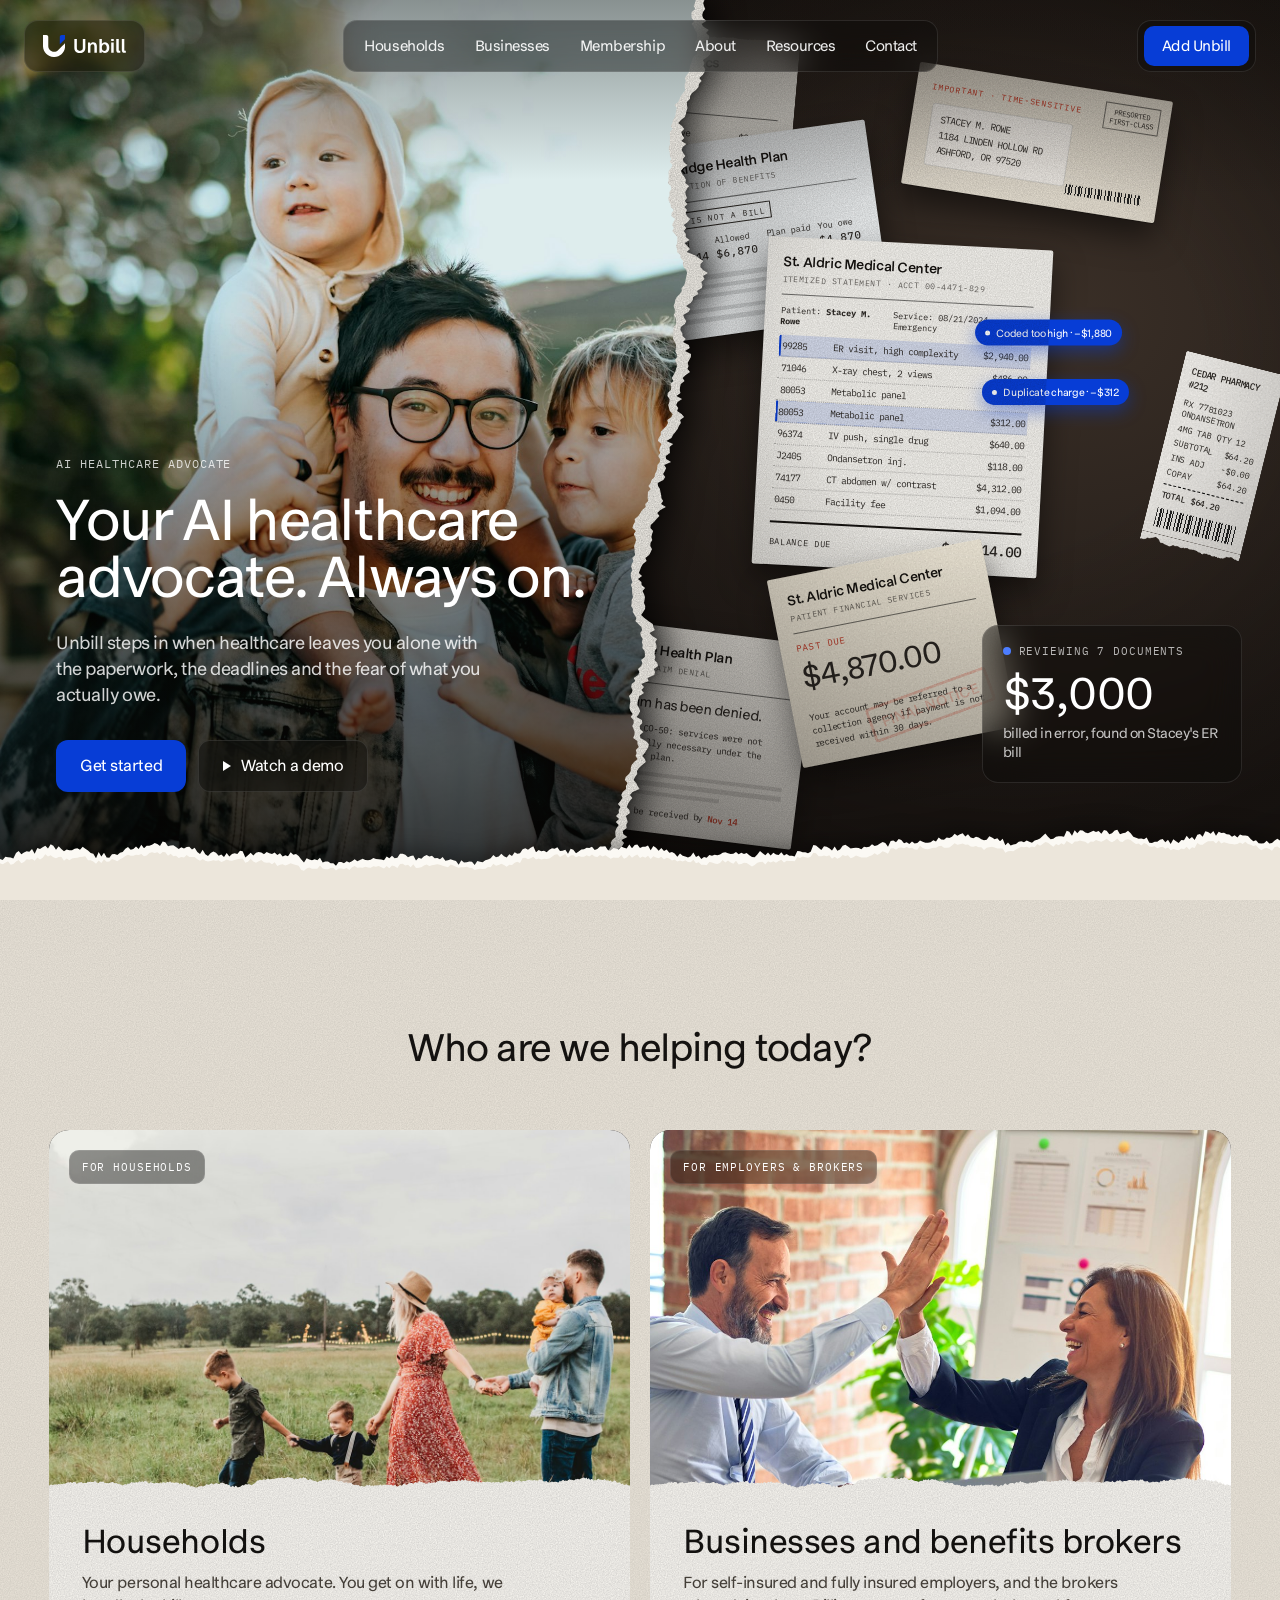
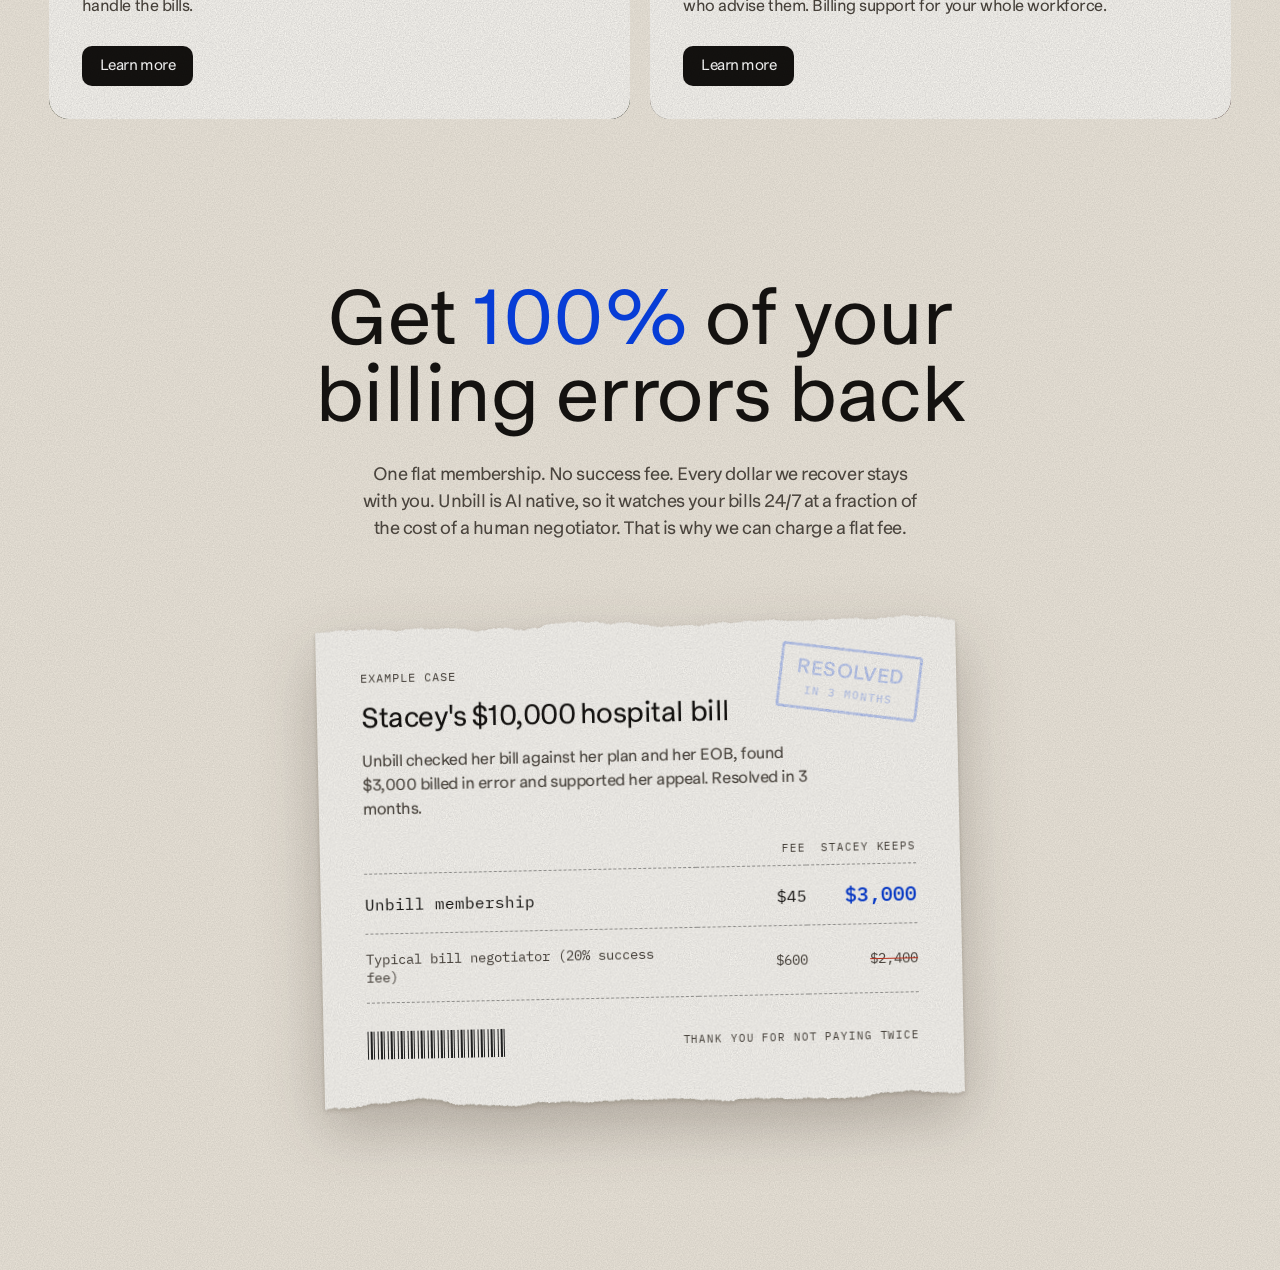
==== concepts/01-cut-the-bill/index.html @ 959508dd "Concept 01 (cut the bill): hero, audiences and flat-fee sections Torn-paper hero splitting a family " ====
<!doctype html>
<html lang="en">
<head>
  <meta charset="utf-8">
  <meta name="viewport" content="width=device-width, initial-scale=1">
  <title>Unbill — Concept 01 · Cut the bill</title>
  <link rel="preconnect" href="https://fonts.googleapis.com">
  <link rel="preconnect" href="https://fonts.gstatic.com" crossorigin>
  <link href="https://fonts.googleapis.com/css2?family=IBM+Plex+Mono:wght@400;500&display=swap" rel="stylesheet">
  <link rel="stylesheet" href="torn.css">
  <link rel="stylesheet" href="styles.css">
</head>
<body>

  <!-- NAV: every group sits in its own blurred block -->
  <header class="nav">
    <a class="nav__block nav__logo" href="#" aria-label="Unbill home">
      <img src="../../assets/logo-white.svg" alt="Unbill">
    </a>
    <nav class="nav__block nav__links" aria-label="Main">
      <a href="#">Households</a>
      <a href="#">Businesses</a>
      <a href="#">Membership</a>
      <a href="#">About</a>
      <a href="#">Resources</a>
      <a href="#">Contact</a>
    </nav>
    <div class="nav__block nav__cta">
      <a class="btn btn--blue" href="#">Add Unbill</a>
    </div>
  </header>

  <!-- HERO: family on the left, bills on the right, torn apart -->
  <section class="hero" aria-label="Introduction">

    <!-- Layer 1: the pile of bills -->
    <div class="bills" aria-hidden="true">

      <article class="doc doc--lab">
        <div class="doc__head">
          <strong>Northfield Diagnostics Laboratory</strong>
          <span>INVOICE · 2024-118402</span>
        </div>
        <div class="doc__rows">
          <p><span>80053</span><span>Comprehensive metabolic panel</span><span>$312.00</span></p>
          <p><span>85025</span><span>CBC w/ differential</span><span>$188.40</span></p>
          <p><span>84443</span><span>Thyroid stimulating hormone</span><span>$246.00</span></p>
          <p><span>83036</span><span>Hemoglobin A1C</span><span>$140.00</span></p>
          <p><span>36415</span><span>Routine venipuncture</span><span>$300.00</span></p>
        </div>
        <div class="doc__total"><span>AMOUNT DUE</span><b>$1,186.40</b></div>
      </article>

      <article class="doc doc--envelope">
        <span class="env__urgent">IMPORTANT · TIME-SENSITIVE</span>
        <div class="env__window">
          <span>STACEY M. ROWE</span>
          <span>1184 LINDEN HOLLOW RD</span>
          <span>ASHFORD, OR 97520</span>
        </div>
        <span class="env__barcode"></span>
        <span class="env__postage">PRESORTED<br>FIRST-CLASS</span>
      </article>

      <article class="doc doc--eob">
        <div class="doc__head">
          <strong>BlueRidge Health Plan</strong>
          <span>EXPLANATION OF BENEFITS</span>
        </div>
        <p class="eob__notice">THIS IS NOT A BILL</p>
        <div class="doc__grid">
          <span>Billed</span><span>Allowed</span><span>Plan paid</span><span>You owe</span>
          <b>$10,214</b><b>$6,870</b><b>$2,000</b><b>$4,870</b>
        </div>
        <div class="doc__lines"><i></i><i></i><i style="width:62%"></i></div>
        <div class="doc__lines"><i></i><i style="width:80%"></i></div>
      </article>

      <article class="doc doc--denial">
        <div class="doc__head">
          <strong>BlueRidge Health Plan</strong>
          <span>NOTICE OF CLAIM DENIAL</span>
        </div>
        <h4>Your claim has been denied.</h4>
        <p class="doc__para">Reason code CO-50: services were not deemed medically necessary under the terms of your plan.</p>
        <div class="doc__lines"><i></i><i></i><i style="width:70%"></i></div>
        <p class="denial__by">Appeal must be received by <b>Nov 14</b></p>
      </article>

      <article class="doc doc--statement">
        <div class="doc__head">
          <strong>St. Aldric Medical Center</strong>
          <span>ITEMIZED STATEMENT · ACCT 00-4471-829</span>
        </div>
        <div class="doc__meta">
          <span>Patient: <b>Stacey M. Rowe</b></span>
          <span>Service: 08/21/2024 · Emergency</span>
        </div>
        <div class="doc__rows">
          <p class="is-flagged"><span>99285</span><span>ER visit, high complexity</span><span>$2,940.00</span></p>
          <p><span>71046</span><span>X-ray chest, 2 views</span><span>$486.00</span></p>
          <p><span>80053</span><span>Metabolic panel</span><span>$312.00</span></p>
          <p class="is-flagged"><span>80053</span><span>Metabolic panel</span><span>$312.00</span></p>
          <p><span>96374</span><span>IV push, single drug</span><span>$640.00</span></p>
          <p><span>J2405</span><span>Ondansetron inj.</span><span>$118.00</span></p>
          <p><span>74177</span><span>CT abdomen w/ contrast</span><span>$4,312.00</span></p>
          <p><span>0450</span><span>Facility fee</span><span>$1,094.00</span></p>
        </div>
        <div class="doc__total"><span>BALANCE DUE</span><b>$10,214.00</b></div>

        <span class="flag flag--1"><i></i>Duplicate charge · −$312</span>
        <span class="flag flag--2"><i></i>Coded too high · −$1,880</span>
      </article>

      <article class="doc doc--notice">
        <span class="stamp">FINAL NOTICE</span>
        <div class="doc__head">
          <strong>St. Aldric Medical Center</strong>
          <span>PATIENT FINANCIAL SERVICES</span>
        </div>
        <p class="notice__label">PAST DUE</p>
        <p class="notice__amount">$4,870.00</p>
        <p class="doc__para">Your account may be referred to a collection agency if payment is not received within 30 days.</p>
      </article>

      <article class="doc doc--receipt">
        <strong>CEDAR PHARMACY #212</strong>
        <span>RX 7781023 ONDANSETRON</span>
        <span>4MG TAB QTY 12</span>
        <p><span>SUBTOTAL</span><span>$64.20</span></p>
        <p><span>INS ADJ</span><span>-$0.00</span></p>
        <p><span>COPAY</span><span>$64.20</span></p>
        <b>TOTAL $64.20</b>
        <span class="env__barcode"></span>
      </article>
    </div>

    <!-- Layer 2: the white fibre of the torn paper (casts the shadow) -->
    <div class="tear-shadow" aria-hidden="true">
      <div class="tear-paper"></div>
    </div>

    <!-- Layer 3: the family -->
    <div class="hero__photo">
      <img src="../../assets/img/hero-family.jpg" alt="A father laughing with his two children on his shoulders">
    </div>

    <!-- Layer 4: copy -->
    <div class="hero__content">
      <p class="eyebrow">AI healthcare advocate</p>
      <h1>Your AI healthcare advocate. Always on.</h1>
      <p class="hero__lede">Unbill steps in when healthcare leaves you alone with the paperwork, the deadlines and the fear of what you actually owe.</p>
      <div class="hero__ctas">
        <a class="btn btn--blue btn--lg" href="#">Get started</a>
        <a class="btn btn--glass btn--lg" href="#"><span class="play"></span>Watch a demo</a>
      </div>
    </div>

    <aside class="hero__finding" aria-label="Example finding">
      <p class="finding__top"><span class="live"></span>Reviewing 7 documents</p>
      <p class="finding__amount">$3,000</p>
      <p class="finding__label">billed in error, found on Stacey's ER bill</p>
    </aside>

    <div class="divider" aria-hidden="true"></div>
  </section>

  <!-- WHO ARE WE HELPING -->
  <section class="audiences" aria-labelledby="aud-title">
    <h2 id="aud-title" class="section-title">Who are we helping today?</h2>

    <div class="audiences__grid">
      <a class="card" href="#">
        <img class="card__img" src="../../assets/img/households.jpg" alt="A family walking hand in hand through a field">
        <span class="card__tag">For households</span>
        <div class="card__slip">
          <h3>Households</h3>
          <p>Your personal healthcare advocate. You get on with life, we handle the bills.</p>
          <span class="btn btn--dark">Learn more</span>
        </div>
      </a>

      <a class="card" href="#">
        <img class="card__img" src="../../assets/img/business.jpg" alt="Two colleagues high-fiving across a desk">
        <span class="card__tag">For employers &amp; brokers</span>
        <div class="card__slip">
          <h3>Businesses and benefits brokers</h3>
          <p>For self-insured and fully insured employers, and the brokers who advise them. Billing support for your whole workforce.</p>
          <span class="btn btn--dark">Learn more</span>
        </div>
      </a>
    </div>
  </section>

  <!-- FLAT FEE -->
  <section class="flat" aria-labelledby="flat-title">
    <h2 id="flat-title" class="flat__title">Get <span>100%</span> of your billing errors back</h2>
    <p class="flat__lede">One flat membership. No success fee. Every dollar we recover stays with you. Unbill is AI native, so it watches your bills 24/7 at a fraction of the cost of a human negotiator. That is why we can charge a flat fee.</p>

    <div class="receipt-wrap">
      <article class="receipt">
        <p class="eyebrow eyebrow--dark">Example case</p>
        <h3>Stacey's $10,000 hospital bill</h3>
        <p class="receipt__text">Unbill checked her bill against her plan and her EOB, found $3,000 billed in error and supported her appeal. Resolved in 3 months.</p>

        <table class="receipt__table">
          <thead>
            <tr><th></th><th>Fee</th><th>Stacey keeps</th></tr>
          </thead>
          <tbody>
            <tr class="is-unbill"><td>Unbill membership</td><td>$45</td><td>$3,000</td></tr>
            <tr class="is-other"><td>Typical bill negotiator <em>(20% success fee)</em></td><td>$600</td><td>$2,400</td></tr>
          </tbody>
        </table>

        <div class="receipt__foot">
          <span class="env__barcode"></span>
          <span>THANK YOU FOR NOT PAYING TWICE</span>
        </div>

        <span class="stamp stamp--blue">Resolved<br><small>in 3 months</small></span>
      </article>
    </div>
  </section>

</body>
</html>
---- concepts/01-cut-the-bill/torn.css ----
/* Generated by tools/torn.py — do not edit by hand. */
:root {
  --tear-photo: url("data:image/svg+xml,%3Csvg xmlns='http://www.w3.org/2000/svg' viewBox='0 0 1440 900' preserveAspectRatio='none'%3E%3Cpolygon fill='%23000' points='0.0,0.0 782.7,0.0 781.8,3.0 780.4,6.0 782.2,9.0 778.1,12.0 777.8,15.0 778.2,18.0 780.7,21.0 778.0,24.0 780.5,27.0 781.9,30.0 784.1,33.0 784.2,36.0 784.5,39.0 781.9,42.0 782.5,45.0 782.2,48.0 784.2,51.0 784.1,54.0 779.8,57.0 778.7,60.0 777.6,63.0 776.1,66.0 775.8,69.0 775.0,72.0 772.6,75.0 770.5,78.0 771.5,81.0 770.4,84.0 770.3,87.0 771.0,90.0 768.5,93.0 765.9,96.0 764.5,99.0 762.9,102.0 758.7,105.0 761.5,108.0 760.4,111.0 760.2,114.0 759.3,117.0 757.0,120.0 756.5,123.0 754.6,126.0 756.5,129.0 753.7,132.0 753.5,135.0 753.9,138.0 753.4,141.0 753.8,144.0 752.4,147.0 752.4,150.0 753.5,153.0 753.7,156.0 755.1,159.0 753.5,162.0 756.7,165.0 754.9,168.0 752.2,171.0 752.1,174.0 752.2,177.0 752.2,180.0 751.3,183.0 754.5,186.0 755.2,189.0 753.0,192.0 753.3,195.0 751.8,198.0 752.4,201.0 754.2,204.0 754.7,207.0 757.9,210.0 755.6,213.0 755.2,216.0 759.4,219.0 757.6,222.0 756.1,225.0 758.1,228.0 756.3,231.0 759.2,234.0 761.9,237.0 762.0,240.0 761.9,243.0 760.5,246.0 761.7,249.0 761.6,252.0 765.4,255.0 765.8,258.0 768.5,261.0 768.1,264.0 768.9,267.0 772.1,270.0 773.0,273.0 772.2,276.0 771.5,279.0 770.9,282.0 769.8,285.0 766.8,288.0 767.0,291.0 764.7,294.0 761.4,297.0 759.6,300.0 759.1,303.0 757.8,306.0 759.1,309.0 760.1,312.0 757.8,315.0 760.2,318.0 760.6,321.0 760.6,324.0 758.0,327.0 757.4,330.0 757.4,333.0 757.2,336.0 757.2,339.0 759.1,342.0 760.5,345.0 760.7,348.0 759.7,351.0 761.1,354.0 762.1,357.0 759.0,360.0 761.2,363.0 761.7,366.0 760.5,369.0 759.6,372.0 757.7,375.0 755.7,378.0 757.5,381.0 754.4,384.0 755.2,387.0 754.7,390.0 751.2,393.0 750.8,396.0 753.3,399.0 753.1,402.0 751.8,405.0 752.6,408.0 753.5,411.0 756.8,414.0 755.4,417.0 750.7,420.0 751.5,423.0 749.7,426.0 746.2,429.0 743.3,432.0 743.3,435.0 741.0,438.0 740.2,441.0 744.2,444.0 742.5,447.0 741.5,450.0 742.8,453.0 740.5,456.0 742.5,459.0 742.4,462.0 739.6,465.0 739.4,468.0 738.6,471.0 736.8,474.0 736.4,477.0 733.0,480.0 732.0,483.0 729.4,486.0 732.0,489.0 728.9,492.0 728.8,495.0 728.6,498.0 729.2,501.0 725.9,504.0 726.4,507.0 722.5,510.0 720.4,513.0 718.1,516.0 714.0,519.0 714.3,522.0 712.4,525.0 711.5,528.0 715.3,531.0 713.0,534.0 714.6,537.0 715.6,540.0 714.6,543.0 713.3,546.0 713.9,549.0 713.9,552.0 714.6,555.0 711.2,558.0 712.7,561.0 710.7,564.0 710.0,567.0 711.5,570.0 709.7,573.0 709.6,576.0 710.4,579.0 711.4,582.0 709.8,585.0 711.1,588.0 711.1,591.0 711.4,594.0 712.1,597.0 710.6,600.0 710.6,603.0 710.0,606.0 712.1,609.0 711.8,612.0 713.9,615.0 715.9,618.0 714.8,621.0 718.1,624.0 721.5,627.0 722.4,630.0 720.3,633.0 721.0,636.0 723.1,639.0 722.0,642.0 723.1,645.0 722.6,648.0 725.2,651.0 725.5,654.0 725.4,657.0 721.3,660.0 722.7,663.0 721.3,666.0 717.7,669.0 719.3,672.0 718.0,675.0 713.0,678.0 714.6,681.0 710.7,684.0 710.0,687.0 711.6,690.0 710.7,693.0 707.6,696.0 708.8,699.0 709.1,702.0 708.4,705.0 708.1,708.0 709.3,711.0 711.8,714.0 709.6,717.0 712.8,720.0 712.9,723.0 711.3,726.0 712.7,729.0 714.0,732.0 713.7,735.0 712.3,738.0 717.1,741.0 717.1,744.0 718.6,747.0 715.3,750.0 716.2,753.0 715.0,756.0 717.3,759.0 713.3,762.0 710.6,765.0 709.6,768.0 709.6,771.0 707.5,774.0 703.9,777.0 702.9,780.0 706.0,783.0 704.2,786.0 704.3,789.0 700.5,792.0 698.9,795.0 700.3,798.0 697.9,801.0 695.2,804.0 698.1,807.0 696.0,810.0 696.3,813.0 693.0,816.0 696.4,819.0 692.8,822.0 696.1,825.0 693.7,828.0 692.3,831.0 692.2,834.0 692.7,837.0 688.6,840.0 687.0,843.0 687.9,846.0 685.5,849.0 683.4,852.0 681.9,855.0 679.8,858.0 679.0,861.0 678.7,864.0 678.2,867.0 679.8,870.0 677.5,873.0 678.1,876.0 676.3,879.0 676.6,882.0 674.9,885.0 675.8,888.0 674.9,891.0 678.1,894.0 677.3,897.0 675.5,900.0 0.0,900.0'/%3E%3C/svg%3E");
  --tear-paper: url("data:image/svg+xml,%3Csvg xmlns='http://www.w3.org/2000/svg' viewBox='0 0 1440 900' preserveAspectRatio='none'%3E%3Cpolygon fill='%23000' points='0.0,0.0 792.5,0.0 791.1,3.0 792.0,6.0 793.4,9.0 790.9,12.0 790.0,15.0 790.9,18.0 794.7,21.0 789.2,24.0 791.7,27.0 797.4,30.0 794.3,33.0 797.9,36.0 797.7,39.0 791.3,42.0 797.2,45.0 797.6,48.0 798.4,51.0 799.4,54.0 795.9,57.0 790.9,60.0 792.5,63.0 791.3,66.0 793.4,69.0 792.7,72.0 790.5,75.0 786.7,78.0 789.3,81.0 786.3,84.0 785.8,87.0 782.9,90.0 778.6,93.0 776.4,96.0 776.1,99.0 772.7,102.0 772.8,105.0 773.4,108.0 772.3,111.0 771.6,114.0 770.4,117.0 766.1,120.0 763.0,123.0 767.2,126.0 769.8,129.0 766.5,132.0 767.5,135.0 769.8,138.0 766.5,141.0 772.1,144.0 768.1,147.0 766.8,150.0 768.6,153.0 771.0,156.0 768.1,159.0 769.1,162.0 773.4,165.0 768.7,168.0 765.9,171.0 767.5,174.0 770.0,177.0 771.8,180.0 770.9,183.0 775.2,186.0 772.8,189.0 770.9,192.0 771.5,195.0 772.9,198.0 770.3,201.0 773.4,204.0 769.9,207.0 772.9,210.0 771.3,213.0 772.8,216.0 776.4,219.0 773.8,222.0 769.2,225.0 772.1,228.0 769.3,231.0 771.6,234.0 771.4,237.0 775.8,240.0 770.1,243.0 773.1,246.0 776.2,249.0 772.5,252.0 781.4,255.0 786.1,258.0 791.2,261.0 788.1,264.0 787.9,267.0 790.8,270.0 796.4,273.0 790.9,276.0 792.6,279.0 789.0,282.0 790.2,285.0 789.7,288.0 784.2,291.0 785.7,294.0 779.7,297.0 779.4,300.0 776.9,303.0 771.8,306.0 776.6,309.0 774.4,312.0 768.6,315.0 769.8,318.0 772.1,321.0 770.5,324.0 765.9,327.0 765.4,330.0 767.6,333.0 767.8,336.0 771.5,339.0 768.4,342.0 774.9,345.0 776.0,348.0 770.7,351.0 777.4,354.0 777.2,357.0 775.4,360.0 773.6,363.0 774.6,366.0 773.4,369.0 776.3,372.0 771.5,375.0 767.9,378.0 770.1,381.0 765.9,384.0 765.1,387.0 764.7,390.0 765.5,393.0 761.0,396.0 767.3,399.0 762.3,402.0 760.7,405.0 763.0,408.0 761.8,411.0 766.7,414.0 769.6,417.0 765.1,420.0 766.0,423.0 763.7,426.0 762.3,429.0 759.8,432.0 757.1,435.0 755.4,438.0 749.7,441.0 757.3,444.0 753.2,447.0 753.5,450.0 753.7,453.0 748.9,456.0 749.4,459.0 755.0,462.0 747.2,465.0 749.4,468.0 748.0,471.0 746.0,474.0 748.4,477.0 746.3,480.0 739.9,483.0 740.3,486.0 742.4,489.0 743.0,492.0 743.8,495.0 744.1,498.0 746.0,501.0 743.7,504.0 749.1,507.0 742.9,510.0 739.4,513.0 741.9,516.0 738.6,519.0 735.7,522.0 732.1,525.0 731.7,528.0 734.8,531.0 733.6,534.0 732.8,537.0 733.8,540.0 731.8,543.0 731.6,546.0 733.5,549.0 732.1,552.0 730.2,555.0 726.1,558.0 727.4,561.0 723.3,564.0 721.3,567.0 720.0,570.0 718.7,573.0 722.3,576.0 717.7,579.0 721.6,582.0 721.8,585.0 725.8,588.0 722.8,591.0 724.5,594.0 725.6,597.0 725.1,600.0 724.5,603.0 725.9,606.0 725.7,609.0 723.6,612.0 721.3,615.0 724.9,618.0 729.4,621.0 734.3,624.0 735.1,627.0 736.7,630.0 730.7,633.0 733.8,636.0 739.2,639.0 737.2,642.0 738.4,645.0 738.6,648.0 736.7,651.0 736.4,654.0 737.3,657.0 736.3,660.0 739.5,663.0 740.3,666.0 735.6,669.0 736.9,672.0 736.0,675.0 728.4,678.0 729.7,681.0 721.5,684.0 724.5,687.0 721.7,690.0 724.5,693.0 719.4,696.0 718.2,699.0 717.2,702.0 717.0,705.0 718.9,708.0 720.2,711.0 718.7,714.0 716.1,717.0 722.1,720.0 722.6,723.0 719.6,726.0 720.0,729.0 723.8,732.0 719.9,735.0 720.5,738.0 726.6,741.0 729.9,744.0 729.4,747.0 727.4,750.0 725.3,753.0 722.6,756.0 725.5,759.0 726.5,762.0 722.4,765.0 718.8,768.0 716.6,771.0 716.9,774.0 714.4,777.0 712.7,780.0 715.7,783.0 717.3,786.0 719.5,789.0 711.6,792.0 708.7,795.0 711.4,798.0 708.5,801.0 706.4,804.0 705.2,807.0 708.0,810.0 708.7,813.0 704.1,816.0 705.3,819.0 706.1,822.0 704.5,825.0 705.0,828.0 700.6,831.0 701.2,834.0 705.8,837.0 699.2,840.0 702.0,843.0 700.0,846.0 695.6,849.0 693.7,852.0 693.4,855.0 692.8,858.0 693.9,861.0 688.6,864.0 690.2,867.0 691.5,870.0 694.9,873.0 691.2,876.0 689.8,879.0 691.0,882.0 692.0,885.0 696.6,888.0 695.5,891.0 697.4,894.0 697.6,897.0 694.5,900.0 0.0,900.0'/%3E%3C/svg%3E");
  --tear-photo-m: url("data:image/svg+xml,%3Csvg xmlns='http://www.w3.org/2000/svg' viewBox='0 0 400 900' preserveAspectRatio='none'%3E%3Cpolygon fill='%23000' points='0.0,0.0 400.0,0.0 399.0,435.8 396.0,437.8 393.0,437.2 390.0,435.3 387.0,434.4 384.0,434.2 381.0,432.9 378.0,434.4 375.0,432.5 372.0,432.4 369.0,432.7 366.0,433.5 363.0,432.0 360.0,431.8 357.0,433.5 354.0,433.3 351.0,433.0 348.0,432.2 345.0,432.3 342.0,433.8 339.0,434.8 336.0,433.7 333.0,434.8 330.0,435.2 327.0,437.2 324.0,436.5 321.0,435.7 318.0,436.4 315.0,437.9 312.0,437.8 309.0,437.0 306.0,436.9 303.0,436.6 300.0,437.0 297.0,436.3 294.0,437.2 291.0,436.9 288.0,435.5 285.0,437.9 282.0,437.3 279.0,435.6 276.0,436.0 273.0,437.1 270.0,435.7 267.0,437.7 264.0,437.5 261.0,439.5 258.0,438.2 255.0,438.8 252.0,439.7 249.0,439.0 246.0,441.4 243.0,440.9 240.0,440.5 237.0,439.3 234.0,438.3 231.0,441.0 228.0,440.1 225.0,440.7 222.0,439.1 219.0,440.1 216.0,441.7 213.0,440.5 210.0,441.1 207.0,442.8 204.0,444.6 201.0,443.3 198.0,444.1 195.0,444.3 192.0,444.2 189.0,445.6 186.0,444.4 183.0,444.9 180.0,444.3 177.0,446.2 174.0,444.6 171.0,446.5 168.0,447.5 165.0,447.6 162.0,447.8 159.0,447.8 156.0,447.3 153.0,446.8 150.0,447.4 147.0,448.2 144.0,447.8 141.0,447.1 138.0,447.7 135.0,448.9 132.0,451.7 129.0,452.0 126.0,452.7 123.0,451.3 120.0,452.5 117.0,451.8 114.0,452.6 111.0,453.8 108.0,455.8 105.0,454.7 102.0,454.9 99.0,457.4 96.0,456.8 93.0,457.2 90.0,457.8 87.0,459.0 84.0,459.7 81.0,460.0 78.0,459.8 75.0,460.2 72.0,458.8 69.0,461.4 66.0,460.5 63.0,460.5 60.0,460.3 57.0,460.9 54.0,462.7 51.0,463.0 48.0,462.3 45.0,462.3 42.0,462.3 39.0,465.4 36.0,464.7 33.0,465.2 30.0,464.0 27.0,461.0 24.0,461.0 21.0,460.5 18.0,461.4 15.0,460.2 12.0,461.8 9.0,463.6 6.0,462.5 3.0,463.4 0.0,465.5'/%3E%3C/svg%3E");
  --tear-paper-m: url("data:image/svg+xml,%3Csvg xmlns='http://www.w3.org/2000/svg' viewBox='0 0 400 900' preserveAspectRatio='none'%3E%3Cpolygon fill='%23000' points='0.0,0.0 400.0,0.0 399.0,450.7 396.0,450.1 393.0,450.8 390.0,448.2 387.0,444.9 384.0,447.6 381.0,442.7 378.0,447.4 375.0,443.8 372.0,444.3 369.0,440.0 366.0,440.2 363.0,437.1 360.0,438.3 357.0,441.6 354.0,441.0 351.0,441.1 348.0,444.6 345.0,443.2 342.0,443.5 339.0,448.3 336.0,444.9 333.0,449.4 330.0,446.3 327.0,451.5 324.0,448.8 321.0,446.5 318.0,451.3 315.0,451.7 312.0,448.2 309.0,450.6 306.0,450.2 303.0,447.0 300.0,449.2 297.0,443.8 294.0,447.0 291.0,445.6 288.0,445.2 285.0,447.7 282.0,444.3 279.0,447.4 276.0,445.6 273.0,447.9 270.0,444.9 267.0,449.7 264.0,451.2 261.0,453.3 258.0,449.0 255.0,452.4 252.0,450.4 249.0,452.0 246.0,453.8 243.0,451.3 240.0,452.2 237.0,449.1 234.0,447.4 231.0,451.4 228.0,448.4 225.0,449.6 222.0,448.9 219.0,449.0 216.0,447.6 213.0,448.4 210.0,450.4 207.0,449.9 204.0,454.5 201.0,453.9 198.0,456.3 195.0,455.8 192.0,456.8 189.0,457.8 186.0,456.2 183.0,458.5 180.0,457.5 177.0,459.6 174.0,455.4 171.0,460.7 168.0,457.3 165.0,460.6 162.0,459.2 159.0,456.1 156.0,459.2 153.0,457.1 150.0,454.5 147.0,453.9 144.0,454.4 141.0,455.1 138.0,455.9 135.0,456.9 132.0,460.2 129.0,464.4 126.0,465.8 123.0,462.6 120.0,463.4 117.0,465.8 114.0,463.7 111.0,468.4 108.0,469.4 105.0,469.7 102.0,467.1 99.0,472.1 96.0,466.7 93.0,468.8 90.0,471.3 87.0,471.8 84.0,467.8 81.0,467.7 78.0,470.7 75.0,469.5 72.0,465.8 69.0,467.3 66.0,471.2 63.0,470.0 60.0,469.2 57.0,469.8 54.0,474.0 51.0,474.2 48.0,475.1 45.0,472.8 42.0,477.2 39.0,479.1 36.0,477.9 33.0,475.7 30.0,475.1 27.0,473.4 24.0,475.1 21.0,471.8 18.0,474.2 15.0,470.5 12.0,473.8 9.0,470.4 6.0,469.5 3.0,472.3 0.0,471.0'/%3E%3C/svg%3E");
  --tear-top: url("data:image/svg+xml,%3Csvg xmlns='http://www.w3.org/2000/svg' viewBox='0 0 1440 40' preserveAspectRatio='none'%3E%3Cpolygon fill='%23000' points='0.0,25.3 3.0,23.8 6.0,23.4 9.0,24.8 12.0,23.7 15.0,23.6 18.0,23.2 21.0,23.9 24.0,22.5 27.0,23.4 30.0,23.0 33.0,23.3 36.0,22.0 39.0,22.5 42.0,21.8 45.0,20.8 48.0,20.3 51.0,21.2 54.0,19.6 57.0,21.8 60.0,20.0 63.0,20.0 66.0,20.4 69.0,22.7 72.0,21.2 75.0,20.6 78.0,20.2 81.0,20.1 84.0,21.7 87.0,21.4 90.0,21.5 93.0,21.3 96.0,19.3 99.0,20.2 102.0,19.2 105.0,20.0 108.0,19.9 111.0,20.1 114.0,18.2 117.0,20.5 120.0,20.9 123.0,21.3 126.0,19.3 129.0,19.7 132.0,19.5 135.0,19.3 138.0,21.5 141.0,21.5 144.0,21.3 147.0,21.9 150.0,21.5 153.0,20.6 156.0,20.1 159.0,20.1 162.0,21.9 165.0,20.9 168.0,21.8 171.0,22.8 174.0,22.5 177.0,23.7 180.0,24.0 183.0,24.9 186.0,23.5 189.0,22.8 192.0,23.8 195.0,22.1 198.0,22.6 201.0,21.8 204.0,20.1 207.0,20.8 210.0,20.6 213.0,21.2 216.0,19.9 219.0,20.7 222.0,20.0 225.0,19.0 228.0,20.5 231.0,18.5 234.0,20.3 237.0,18.7 240.0,18.6 243.0,19.6 246.0,21.5 249.0,22.3 252.0,19.9 255.0,21.2 258.0,21.3 261.0,22.2 264.0,20.7 267.0,21.5 270.0,21.1 273.0,22.3 276.0,20.7 279.0,22.3 282.0,20.5 285.0,20.2 288.0,21.4 291.0,20.8 294.0,19.6 297.0,20.7 300.0,19.1 303.0,20.8 306.0,20.7 309.0,21.1 312.0,20.9 315.0,20.5 318.0,20.9 321.0,21.2 324.0,22.8 327.0,21.1 330.0,23.5 333.0,21.5 336.0,22.2 339.0,22.6 342.0,24.6 345.0,24.1 348.0,24.5 351.0,26.5 354.0,25.6 357.0,26.7 360.0,27.2 363.0,27.7 366.0,27.7 369.0,27.2 372.0,26.2 375.0,25.9 378.0,25.2 381.0,26.6 384.0,25.6 387.0,25.3 390.0,23.3 393.0,23.5 396.0,24.0 399.0,23.2 402.0,21.9 405.0,22.6 408.0,23.7 411.0,22.0 414.0,21.8 417.0,21.9 420.0,22.7 423.0,23.0 426.0,21.2 429.0,21.2 432.0,21.6 435.0,22.2 438.0,23.3 441.0,23.0 444.0,24.2 447.0,24.4 450.0,26.9 453.0,26.5 456.0,25.1 459.0,27.4 462.0,25.3 465.0,26.1 468.0,27.7 471.0,27.2 474.0,26.7 477.0,25.5 480.0,24.4 483.0,25.0 486.0,23.2 489.0,23.2 492.0,23.6 495.0,22.7 498.0,23.6 501.0,24.5 504.0,23.8 507.0,22.5 510.0,21.7 513.0,20.0 516.0,17.9 519.0,18.0 522.0,16.7 525.0,17.2 528.0,17.4 531.0,16.1 534.0,16.4 537.0,16.8 540.0,15.8 543.0,15.0 546.0,16.0 549.0,16.1 552.0,15.6 555.0,15.3 558.0,15.6 561.0,15.1 564.0,14.8 567.0,14.2 570.0,13.7 573.0,14.5 576.0,13.1 579.0,13.9 582.0,14.7 585.0,14.4 588.0,14.0 591.0,12.9 594.0,13.2 597.0,13.4 600.0,14.1 603.0,14.0 606.0,15.2 609.0,16.3 612.0,14.6 615.0,15.7 618.0,15.6 621.0,14.2 624.0,14.0 627.0,14.9 630.0,12.5 633.0,14.2 636.0,13.7 639.0,16.0 642.0,17.0 645.0,16.5 648.0,15.8 651.0,17.3 654.0,17.7 657.0,18.6 660.0,18.5 663.0,19.2 666.0,19.9 669.0,19.0 672.0,18.3 675.0,19.1 678.0,16.6 681.0,17.3 684.0,16.4 687.0,17.4 690.0,15.7 693.0,18.0 696.0,16.5 699.0,15.8 702.0,16.4 705.0,16.9 708.0,16.3 711.0,17.8 714.0,18.3 717.0,19.4 720.0,18.9 723.0,19.0 726.0,19.1 729.0,20.7 732.0,21.4 735.0,20.7 738.0,20.2 741.0,22.0 744.0,21.4 747.0,21.4 750.0,21.6 753.0,23.7 756.0,24.2 759.0,24.1 762.0,24.1 765.0,24.8 768.0,24.4 771.0,26.6 774.0,25.4 777.0,26.2 780.0,26.6 783.0,26.3 786.0,25.1 789.0,24.4 792.0,25.0 795.0,24.0 798.0,25.9 801.0,24.8 804.0,26.2 807.0,24.7 810.0,25.0 813.0,24.6 816.0,24.9 819.0,24.2 822.0,23.7 825.0,25.4 828.0,24.2 831.0,24.0 834.0,23.9 837.0,24.1 840.0,23.8 843.0,24.2 846.0,24.1 849.0,23.4 852.0,25.2 855.0,25.5 858.0,24.0 861.0,26.2 864.0,26.4 867.0,25.8 870.0,23.9 873.0,25.3 876.0,24.4 879.0,22.5 882.0,22.3 885.0,24.4 888.0,23.4 891.0,22.1 894.0,21.5 897.0,21.4 900.0,21.5 903.0,22.6 906.0,21.0 909.0,19.9 912.0,21.1 915.0,20.3 918.0,18.4 921.0,20.4 924.0,20.1 927.0,21.0 930.0,21.3 933.0,22.3 936.0,22.1 939.0,22.1 942.0,20.3 945.0,21.3 948.0,20.7 951.0,21.1 954.0,20.2 957.0,21.1 960.0,20.0 963.0,18.9 966.0,18.5 969.0,18.0 972.0,18.8 975.0,17.7 978.0,18.8 981.0,18.1 984.0,19.2 987.0,19.3 990.0,19.5 993.0,20.2 996.0,17.8 999.0,19.7 1002.0,18.5 1005.0,18.5 1008.0,18.7 1011.0,19.0 1014.0,17.6 1017.0,17.5 1020.0,18.7 1023.0,16.2 1026.0,17.6 1029.0,17.7 1032.0,16.2 1035.0,17.7 1038.0,18.0 1041.0,18.8 1044.0,17.5 1047.0,19.4 1050.0,18.5 1053.0,18.9 1056.0,20.3 1059.0,18.4 1062.0,20.4 1065.0,20.3 1068.0,19.6 1071.0,20.9 1074.0,19.6 1077.0,19.8 1080.0,19.9 1083.0,20.5 1086.0,19.2 1089.0,19.9 1092.0,20.0 1095.0,20.4 1098.0,21.0 1101.0,19.5 1104.0,21.0 1107.0,20.0 1110.0,20.4 1113.0,19.9 1116.0,20.4 1119.0,21.4 1122.0,20.4 1125.0,20.6 1128.0,19.2 1131.0,19.0 1134.0,18.8 1137.0,19.4 1140.0,19.6 1143.0,20.0 1146.0,18.1 1149.0,19.9 1152.0,20.3 1155.0,19.3 1158.0,17.9 1161.0,18.4 1164.0,17.5 1167.0,17.9 1170.0,19.7 1173.0,18.8 1176.0,18.6 1179.0,18.5 1182.0,18.5 1185.0,17.4 1188.0,17.3 1191.0,17.3 1194.0,17.6 1197.0,17.5 1200.0,17.9 1203.0,16.8 1206.0,18.0 1209.0,17.5 1212.0,18.3 1215.0,16.6 1218.0,16.8 1221.0,16.6 1224.0,18.6 1227.0,19.2 1230.0,18.9 1233.0,18.7 1236.0,20.3 1239.0,20.6 1242.0,20.2 1245.0,19.6 1248.0,19.7 1251.0,19.9 1254.0,19.5 1257.0,19.7 1260.0,20.2 1263.0,20.8 1266.0,18.3 1269.0,19.2 1272.0,17.4 1275.0,17.2 1278.0,18.6 1281.0,17.7 1284.0,18.4 1287.0,17.1 1290.0,15.9 1293.0,16.7 1296.0,16.9 1299.0,17.5 1302.0,17.5 1305.0,16.2 1308.0,16.0 1311.0,15.3 1314.0,16.6 1317.0,15.3 1320.0,14.8 1323.0,14.0 1326.0,13.5 1329.0,14.9 1332.0,13.5 1335.0,16.0 1338.0,14.3 1341.0,17.0 1344.0,15.8 1347.0,16.0 1350.0,18.2 1353.0,17.0 1356.0,17.9 1359.0,16.0 1362.0,15.2 1365.0,16.7 1368.0,16.5 1371.0,17.1 1374.0,17.1 1377.0,15.8 1380.0,17.5 1383.0,18.0 1386.0,17.6 1389.0,19.1 1392.0,17.6 1395.0,19.7 1398.0,19.4 1401.0,17.9 1404.0,18.2 1407.0,20.3 1410.0,21.4 1413.0,20.3 1416.0,21.6 1419.0,23.3 1422.0,22.3 1425.0,24.5 1428.0,23.9 1431.0,23.2 1434.0,24.3 1437.0,25.1 1440.0,24.9 1440.0,40.0 0.0,40.0'/%3E%3C/svg%3E");
  --tear-bottom: url("data:image/svg+xml,%3Csvg xmlns='http://www.w3.org/2000/svg' viewBox='0 0 1440 40' preserveAspectRatio='none'%3E%3Cpolygon fill='%23000' points='0.0,0.0 1440.0,0.0 1440.0,18.7 1437.0,18.1 1434.0,18.2 1431.0,20.6 1428.0,20.1 1425.0,21.7 1422.0,20.9 1419.0,20.1 1416.0,21.3 1413.0,21.5 1410.0,19.9 1407.0,21.2 1404.0,21.3 1401.0,18.9 1398.0,19.0 1395.0,19.5 1392.0,18.6 1389.0,19.6 1386.0,18.5 1383.0,19.4 1380.0,17.5 1377.0,18.6 1374.0,19.1 1371.0,19.0 1368.0,19.6 1365.0,20.2 1362.0,17.9 1359.0,17.9 1356.0,17.3 1353.0,17.5 1350.0,18.2 1347.0,16.9 1344.0,17.6 1341.0,15.1 1338.0,14.7 1335.0,16.2 1332.0,15.5 1329.0,15.9 1326.0,15.1 1323.0,14.2 1320.0,14.0 1317.0,14.1 1314.0,15.8 1311.0,14.4 1308.0,14.5 1305.0,15.4 1302.0,16.0 1299.0,17.3 1296.0,16.3 1293.0,16.8 1290.0,16.0 1287.0,16.9 1284.0,16.9 1281.0,16.3 1278.0,17.7 1275.0,17.6 1272.0,18.3 1269.0,16.9 1266.0,16.0 1263.0,17.7 1260.0,16.7 1257.0,18.0 1254.0,17.3 1251.0,16.7 1248.0,18.5 1245.0,19.8 1242.0,18.5 1239.0,19.6 1236.0,20.4 1233.0,20.1 1230.0,21.0 1227.0,22.6 1224.0,23.1 1221.0,22.9 1218.0,22.8 1215.0,23.6 1212.0,25.0 1209.0,25.4 1206.0,25.1 1203.0,24.9 1200.0,25.5 1197.0,23.5 1194.0,24.5 1191.0,25.4 1188.0,25.9 1185.0,24.3 1182.0,24.2 1179.0,26.1 1176.0,25.6 1173.0,25.3 1170.0,27.2 1167.0,26.2 1164.0,25.5 1161.0,25.4 1158.0,26.3 1155.0,25.9 1152.0,25.1 1149.0,25.3 1146.0,25.1 1143.0,25.4 1140.0,25.1 1137.0,26.4 1134.0,26.9 1131.0,27.5 1128.0,25.6 1125.0,25.8 1122.0,24.7 1119.0,24.4 1116.0,24.9 1113.0,24.4 1110.0,24.5 1107.0,25.8 1104.0,24.8 1101.0,25.4 1098.0,25.8 1095.0,24.6 1092.0,24.6 1089.0,23.2 1086.0,23.0 1083.0,25.2 1080.0,24.0 1077.0,23.5 1074.0,25.7 1071.0,25.8 1068.0,26.1 1065.0,25.1 1062.0,26.7 1059.0,24.7 1056.0,26.1 1053.0,26.2 1050.0,25.2 1047.0,25.8 1044.0,25.5 1041.0,26.0 1038.0,25.6 1035.0,25.8 1032.0,25.0 1029.0,23.2 1026.0,23.2 1023.0,23.6 1020.0,23.2 1017.0,22.9 1014.0,24.0 1011.0,23.2 1008.0,23.1 1005.0,22.9 1002.0,23.6 999.0,24.5 996.0,24.5 993.0,23.7 990.0,24.0 987.0,24.8 984.0,23.3 981.0,23.2 978.0,23.4 975.0,21.2 972.0,23.2 969.0,21.3 966.0,23.4 963.0,23.0 960.0,23.3 957.0,22.7 954.0,23.6 951.0,23.6 948.0,23.5 945.0,22.8 942.0,23.5 939.0,23.6 936.0,23.2 933.0,23.8 930.0,23.6 927.0,24.4 924.0,24.7 921.0,26.8 918.0,27.8 915.0,26.2 912.0,26.0 909.0,27.7 906.0,26.9 903.0,26.8 900.0,25.9 897.0,26.7 894.0,27.5 891.0,24.9 888.0,24.5 885.0,25.6 882.0,24.0 879.0,25.6 876.0,23.7 873.0,24.2 870.0,24.3 867.0,23.4 864.0,24.8 861.0,23.3 858.0,22.6 855.0,24.3 852.0,24.1 849.0,24.6 846.0,23.9 843.0,23.6 840.0,23.2 837.0,22.9 834.0,22.5 831.0,21.7 828.0,21.2 825.0,21.8 822.0,20.5 819.0,21.6 816.0,21.3 813.0,21.4 810.0,21.9 807.0,21.1 804.0,20.0 801.0,20.6 798.0,20.8 795.0,21.2 792.0,20.9 789.0,20.4 786.0,20.2 783.0,20.0 780.0,20.8 777.0,20.5 774.0,20.0 771.0,20.6 768.0,21.9 765.0,21.1 762.0,20.0 759.0,21.6 756.0,20.8 753.0,20.8 750.0,22.4 747.0,21.0 744.0,21.2 741.0,20.4 738.0,21.4 735.0,22.3 732.0,21.5 729.0,21.1 726.0,22.3 723.0,21.4 720.0,22.4 717.0,20.6 714.0,22.4 711.0,22.0 708.0,21.4 705.0,20.6 702.0,21.3 699.0,20.9 696.0,21.5 693.0,19.4 690.0,19.2 687.0,20.5 684.0,20.3 681.0,19.5 678.0,20.7 675.0,20.3 672.0,21.0 669.0,20.5 666.0,20.1 663.0,21.9 660.0,22.1 657.0,21.3 654.0,20.4 651.0,22.6 648.0,22.7 645.0,22.9 642.0,22.6 639.0,23.0 636.0,21.6 633.0,21.4 630.0,21.2 627.0,21.5 624.0,22.8 621.0,23.3 618.0,22.1 615.0,22.5 612.0,23.4 609.0,22.6 606.0,22.8 603.0,24.5 600.0,24.6 597.0,23.2 594.0,24.8 591.0,24.3 588.0,23.2 585.0,25.0 582.0,24.2 579.0,23.0 576.0,23.6 573.0,22.6 570.0,22.8 567.0,23.0 564.0,22.6 561.0,21.4 558.0,21.1 555.0,22.6 552.0,22.8 549.0,20.6 546.0,21.9 543.0,21.3 540.0,21.5 537.0,21.8 534.0,20.7 531.0,21.7 528.0,23.4 525.0,22.2 522.0,22.2 519.0,24.2 516.0,22.8 513.0,22.4 510.0,22.6 507.0,22.7 504.0,24.6 501.0,22.0 498.0,22.9 495.0,22.3 492.0,21.7 489.0,21.3 486.0,22.4 483.0,22.3 480.0,20.6 477.0,22.8 474.0,22.3 471.0,23.6 468.0,23.0 465.0,24.7 462.0,25.1 459.0,25.5 456.0,24.6 453.0,26.2 450.0,26.4 447.0,27.0 444.0,26.0 441.0,27.8 438.0,27.5 435.0,27.2 432.0,28.0 429.0,29.2 426.0,27.4 423.0,27.3 420.0,28.5 417.0,27.2 414.0,28.2 411.0,25.8 408.0,26.9 405.0,27.7 402.0,27.5 399.0,26.0 396.0,27.1 393.0,25.0 390.0,26.7 387.0,25.9 384.0,26.7 381.0,25.0 378.0,25.2 375.0,26.0 372.0,26.5 369.0,26.2 366.0,25.9 363.0,24.8 360.0,24.8 357.0,25.2 354.0,25.3 351.0,23.8 348.0,23.6 345.0,23.7 342.0,25.0 339.0,24.9 336.0,23.2 333.0,22.7 330.0,23.5 327.0,22.3 324.0,23.9 321.0,22.8 318.0,22.5 315.0,23.8 312.0,25.0 309.0,23.1 306.0,23.5 303.0,23.8 300.0,24.7 297.0,22.2 294.0,24.2 291.0,21.8 288.0,22.4 285.0,19.9 282.0,21.1 279.0,18.5 276.0,16.8 273.0,17.9 270.0,17.2 267.0,16.6 264.0,14.6 261.0,14.0 258.0,14.0 255.0,13.8 252.0,13.9 249.0,12.7 246.0,13.3 243.0,13.5 240.0,11.0 237.0,13.1 234.0,10.7 231.0,12.6 228.0,10.8 225.0,11.0 222.0,9.8 219.0,10.0 216.0,11.3 213.0,10.0 210.0,10.0 207.0,11.0 204.0,11.0 201.0,12.9 198.0,11.2 195.0,12.5 192.0,13.4 189.0,12.3 186.0,13.3 183.0,13.6 180.0,15.0 177.0,14.7 174.0,15.6 171.0,14.3 168.0,14.7 165.0,15.2 162.0,16.0 159.0,16.5 156.0,14.7 153.0,16.0 150.0,15.6 147.0,17.9 144.0,18.2 141.0,18.7 138.0,17.2 135.0,19.3 132.0,17.4 129.0,18.1 126.0,19.6 123.0,17.9 120.0,19.5 117.0,17.8 114.0,17.9 111.0,17.6 108.0,18.5 105.0,17.9 102.0,18.7 99.0,19.4 96.0,19.4 93.0,21.5 90.0,21.5 87.0,21.1 84.0,22.5 81.0,23.7 78.0,23.8 75.0,22.7 72.0,22.7 69.0,25.3 66.0,24.7 63.0,25.0 60.0,25.3 57.0,23.5 54.0,25.7 51.0,26.0 48.0,26.2 45.0,25.0 42.0,25.0 39.0,24.6 36.0,25.3 33.0,27.3 30.0,26.9 27.0,24.4 24.0,24.7 21.0,24.3 18.0,24.9 15.0,26.0 12.0,25.8 9.0,26.3 6.0,26.3 3.0,28.6 0.0,26.7'/%3E%3C/svg%3E");
  --tear-divider: url("data:image/svg+xml,%3Csvg xmlns='http://www.w3.org/2000/svg' viewBox='0 0 1440 80' preserveAspectRatio='none'%3E%3Cpolygon fill='%23FBF9F4' points='0.0,36.2 3.0,37.4 6.0,33.9 9.0,34.4 12.0,34.6 15.0,35.8 18.0,30.1 21.0,27.9 24.0,31.4 27.0,29.5 30.0,28.2 33.0,28.7 36.0,25.8 39.0,30.9 42.0,24.8 45.0,25.9 48.0,24.2 51.0,22.5 54.0,25.4 57.0,21.0 60.0,22.6 63.0,26.7 66.0,23.0 69.0,25.9 72.0,28.3 75.0,26.5 78.0,27.1 81.0,27.3 84.0,25.6 87.0,25.1 90.0,26.8 93.0,23.6 96.0,25.7 99.0,27.4 102.0,30.1 105.0,30.8 108.0,35.4 111.0,28.9 114.0,33.8 117.0,29.8 120.0,34.6 123.0,35.0 126.0,31.4 129.0,31.1 132.0,32.2 135.0,29.7 138.0,28.9 141.0,25.7 144.0,23.8 147.0,26.7 150.0,25.9 153.0,23.2 156.0,26.0 159.0,21.6 162.0,25.0 165.0,22.5 168.0,22.5 171.0,21.6 174.0,19.6 177.0,20.6 180.0,22.8 183.0,18.2 186.0,18.8 189.0,23.0 192.0,22.2 195.0,22.1 198.0,23.8 201.0,25.8 204.0,24.0 207.0,25.4 210.0,23.9 213.0,23.6 216.0,26.4 219.0,24.6 222.0,28.9 225.0,31.1 228.0,26.6 231.0,31.4 234.0,33.1 237.0,30.1 240.0,28.5 243.0,29.9 246.0,33.0 249.0,31.5 252.0,34.3 255.0,30.1 258.0,33.6 261.0,31.1 264.0,30.3 267.0,31.0 270.0,27.8 273.0,28.3 276.0,34.6 279.0,32.4 282.0,29.7 285.0,32.7 288.0,29.9 291.0,28.9 294.0,29.5 297.0,31.3 300.0,29.0 303.0,30.3 306.0,31.1 309.0,29.5 312.0,32.1 315.0,30.3 318.0,33.8 321.0,32.4 324.0,33.5 327.0,29.3 330.0,31.8 333.0,31.2 336.0,33.2 339.0,36.7 342.0,39.8 345.0,35.4 348.0,36.9 351.0,37.5 354.0,36.4 357.0,37.5 360.0,34.9 363.0,40.0 366.0,38.8 369.0,38.8 372.0,40.8 375.0,40.6 378.0,43.2 381.0,39.4 384.0,39.5 387.0,40.7 390.0,38.6 393.0,40.0 396.0,38.6 399.0,36.6 402.0,38.7 405.0,37.3 408.0,35.9 411.0,37.3 414.0,37.5 417.0,37.1 420.0,35.3 423.0,36.3 426.0,36.4 429.0,36.8 432.0,37.5 435.0,33.6 438.0,35.4 441.0,32.8 444.0,35.6 447.0,35.1 450.0,30.9 453.0,30.8 456.0,31.8 459.0,34.4 462.0,33.1 465.0,32.6 468.0,37.7 471.0,35.0 474.0,36.1 477.0,33.4 480.0,32.1 483.0,33.6 486.0,32.9 489.0,35.6 492.0,35.2 495.0,36.4 498.0,34.3 501.0,38.1 504.0,37.6 507.0,36.5 510.0,37.6 513.0,38.3 516.0,42.2 519.0,37.5 522.0,39.8 525.0,39.6 528.0,38.9 531.0,39.2 534.0,42.4 537.0,38.4 540.0,39.2 543.0,39.6 546.0,37.5 549.0,36.7 552.0,35.6 555.0,32.0 558.0,34.4 561.0,33.7 564.0,30.8 567.0,33.3 570.0,34.8 573.0,31.3 576.0,33.1 579.0,29.3 582.0,30.8 585.0,30.3 588.0,26.2 591.0,25.2 594.0,26.8 597.0,24.7 600.0,23.1 603.0,29.3 606.0,26.9 609.0,28.2 612.0,27.7 615.0,29.2 618.0,26.6 621.0,25.0 624.0,25.7 627.0,24.2 630.0,28.1 633.0,27.7 636.0,26.7 639.0,30.8 642.0,25.7 645.0,26.8 648.0,30.4 651.0,28.6 654.0,26.3 657.0,26.1 660.0,24.5 663.0,24.9 666.0,23.5 669.0,26.9 672.0,26.0 675.0,23.4 678.0,23.4 681.0,23.1 684.0,27.1 687.0,27.5 690.0,24.8 693.0,25.3 696.0,26.5 699.0,23.2 702.0,24.6 705.0,25.5 708.0,21.3 711.0,25.0 714.0,21.8 717.0,21.3 720.0,24.8 723.0,23.6 726.0,23.7 729.0,22.2 732.0,27.3 735.0,22.7 738.0,24.6 741.0,27.8 744.0,24.8 747.0,28.1 750.0,26.5 753.0,29.7 756.0,29.1 759.0,30.5 762.0,34.0 765.0,30.6 768.0,33.0 771.0,33.6 774.0,34.7 777.0,33.5 780.0,29.5 783.0,34.2 786.0,32.6 789.0,36.3 792.0,34.2 795.0,34.9 798.0,32.0 801.0,32.9 804.0,31.9 807.0,32.3 810.0,31.6 813.0,29.8 816.0,29.3 819.0,30.2 822.0,31.2 825.0,30.9 828.0,29.0 831.0,31.4 834.0,29.7 837.0,31.2 840.0,30.1 843.0,32.3 846.0,34.1 849.0,34.4 852.0,31.5 855.0,27.9 858.0,30.2 861.0,32.5 864.0,29.6 867.0,32.6 870.0,29.7 873.0,31.7 876.0,32.1 879.0,29.2 882.0,32.6 885.0,31.1 888.0,32.9 891.0,32.8 894.0,33.6 897.0,28.1 900.0,28.2 903.0,29.4 906.0,29.2 909.0,30.3 912.0,28.7 915.0,21.7 918.0,22.3 921.0,24.6 924.0,27.0 927.0,23.1 930.0,23.6 933.0,25.0 936.0,27.4 939.0,23.3 942.0,27.7 945.0,26.3 948.0,22.6 951.0,21.6 954.0,23.4 957.0,25.3 960.0,24.9 963.0,24.6 966.0,24.9 969.0,26.1 972.0,23.5 975.0,24.2 978.0,23.6 981.0,20.9 984.0,22.7 987.0,21.9 990.0,20.3 993.0,18.6 996.0,19.6 999.0,23.6 1002.0,17.5 1005.0,17.2 1008.0,18.9 1011.0,15.5 1014.0,16.6 1017.0,20.0 1020.0,18.8 1023.0,20.6 1026.0,18.2 1029.0,20.2 1032.0,19.7 1035.0,17.1 1038.0,18.5 1041.0,19.4 1044.0,19.5 1047.0,18.8 1050.0,16.8 1053.0,18.1 1056.0,14.0 1059.0,16.0 1062.0,16.4 1065.0,14.1 1068.0,14.6 1071.0,13.3 1074.0,10.2 1077.0,12.1 1080.0,10.7 1083.0,9.6 1086.0,12.9 1089.0,10.5 1092.0,14.1 1095.0,14.8 1098.0,13.1 1101.0,14.1 1104.0,15.9 1107.0,16.9 1110.0,16.3 1113.0,12.7 1116.0,14.1 1119.0,15.7 1122.0,14.7 1125.0,18.0 1128.0,15.3 1131.0,22.1 1134.0,19.1 1137.0,22.3 1140.0,21.2 1143.0,20.6 1146.0,18.3 1149.0,18.0 1152.0,18.8 1155.0,17.1 1158.0,18.4 1161.0,19.3 1164.0,17.2 1167.0,16.4 1170.0,15.1 1173.0,12.4 1176.0,9.9 1179.0,13.2 1182.0,15.8 1185.0,15.4 1188.0,13.1 1191.0,12.6 1194.0,12.8 1197.0,13.2 1200.0,6.9 1203.0,8.0 1206.0,12.2 1209.0,6.6 1212.0,9.6 1215.0,6.4 1218.0,6.7 1221.0,8.7 1224.0,9.7 1227.0,8.3 1230.0,7.0 1233.0,8.4 1236.0,7.2 1239.0,10.0 1242.0,6.3 1245.0,7.1 1248.0,10.5 1251.0,9.5 1254.0,6.7 1257.0,6.0 1260.0,10.6 1263.0,9.6 1266.0,9.1 1269.0,7.1 1272.0,9.6 1275.0,13.1 1278.0,14.3 1281.0,15.2 1284.0,15.1 1287.0,15.8 1290.0,14.1 1293.0,19.5 1296.0,19.6 1299.0,18.5 1302.0,18.4 1305.0,16.3 1308.0,15.5 1311.0,18.9 1314.0,16.3 1317.0,20.6 1320.0,15.9 1323.0,18.0 1326.0,19.7 1329.0,16.7 1332.0,16.9 1335.0,12.3 1338.0,15.6 1341.0,13.4 1344.0,16.6 1347.0,11.2 1350.0,10.4 1353.0,13.1 1356.0,7.4 1359.0,8.4 1362.0,10.0 1365.0,7.3 1368.0,12.3 1371.0,8.1 1374.0,9.2 1377.0,9.1 1380.0,10.7 1383.0,10.8 1386.0,13.2 1389.0,11.7 1392.0,14.0 1395.0,10.8 1398.0,11.8 1401.0,11.8 1404.0,12.5 1407.0,15.6 1410.0,18.0 1413.0,16.8 1416.0,20.0 1419.0,20.1 1422.0,19.9 1425.0,17.3 1428.0,20.2 1431.0,19.6 1434.0,17.2 1437.0,15.3 1440.0,17.1 1440.0,80.0 0.0,80.0'/%3E%3Cpolygon fill='%23ECE6DB' points='0.0,40.6 3.0,41.7 6.0,40.2 9.0,38.5 12.0,42.1 15.0,41.5 18.0,38.8 21.0,37.3 24.0,40.6 27.0,39.3 30.0,36.6 33.0,37.1 36.0,36.0 39.0,38.2 42.0,34.6 45.0,36.7 48.0,35.1 51.0,31.3 54.0,33.6 57.0,32.3 60.0,34.4 63.0,35.6 66.0,34.1 69.0,33.9 72.0,38.2 75.0,35.8 78.0,37.5 81.0,35.7 84.0,35.2 87.0,35.1 90.0,34.2 93.0,34.0 96.0,33.3 99.0,37.5 102.0,37.6 105.0,38.9 108.0,41.3 111.0,37.8 114.0,40.3 117.0,36.6 120.0,39.0 123.0,38.9 126.0,36.2 129.0,37.2 132.0,38.5 135.0,36.4 138.0,35.2 141.0,33.2 144.0,31.8 147.0,32.8 150.0,32.9 153.0,31.8 156.0,32.1 159.0,31.1 162.0,33.4 165.0,32.7 168.0,30.1 171.0,29.4 174.0,30.0 177.0,29.2 180.0,31.3 183.0,28.9 186.0,29.4 189.0,33.0 192.0,30.7 195.0,33.5 198.0,33.0 201.0,35.3 204.0,34.1 207.0,34.8 210.0,32.0 213.0,34.2 216.0,34.1 219.0,34.2 222.0,36.6 225.0,38.2 228.0,36.2 231.0,38.0 234.0,38.9 237.0,38.3 240.0,37.5 243.0,38.2 246.0,37.5 249.0,39.5 252.0,38.4 255.0,36.9 258.0,37.7 261.0,38.1 264.0,37.4 267.0,36.4 270.0,36.0 273.0,35.7 276.0,40.1 279.0,39.0 282.0,36.0 285.0,38.8 288.0,40.1 291.0,38.6 294.0,37.2 297.0,39.6 300.0,40.2 303.0,39.8 306.0,41.8 309.0,39.6 312.0,43.5 315.0,42.1 318.0,41.8 321.0,43.1 324.0,42.0 327.0,40.8 330.0,41.8 333.0,42.5 336.0,43.2 339.0,47.6 342.0,48.4 345.0,46.0 348.0,45.0 351.0,46.3 354.0,46.5 357.0,46.4 360.0,42.9 363.0,46.0 366.0,46.8 369.0,47.0 372.0,45.7 375.0,45.4 378.0,48.3 381.0,46.0 384.0,46.0 387.0,46.7 390.0,45.7 393.0,47.6 396.0,44.7 399.0,43.5 402.0,45.4 405.0,45.0 408.0,45.3 411.0,44.4 414.0,45.0 417.0,45.3 420.0,43.8 423.0,44.4 426.0,43.5 429.0,44.7 432.0,46.1 435.0,43.6 438.0,45.9 441.0,43.0 444.0,43.7 447.0,45.5 450.0,41.4 453.0,41.2 456.0,43.1 459.0,42.3 462.0,44.9 465.0,41.8 468.0,45.6 471.0,45.4 474.0,44.8 477.0,42.9 480.0,41.9 483.0,43.4 486.0,42.7 489.0,42.2 492.0,41.8 495.0,42.2 498.0,43.2 501.0,44.0 504.0,44.7 507.0,41.9 510.0,43.0 513.0,44.3 516.0,45.4 519.0,44.9 522.0,44.7 525.0,44.4 528.0,45.4 531.0,45.7 534.0,47.7 537.0,47.0 540.0,46.5 543.0,46.7 546.0,46.4 549.0,44.5 552.0,44.9 555.0,41.1 558.0,43.2 561.0,42.5 564.0,41.1 567.0,42.5 570.0,44.4 573.0,42.3 576.0,42.6 579.0,40.2 582.0,39.2 585.0,40.3 588.0,35.2 591.0,35.0 594.0,36.5 597.0,35.4 600.0,33.9 603.0,36.8 606.0,35.8 609.0,36.9 612.0,36.1 615.0,36.2 618.0,35.7 621.0,34.0 624.0,31.8 627.0,31.4 630.0,34.2 633.0,32.7 636.0,31.1 639.0,34.9 642.0,32.7 645.0,32.4 648.0,34.5 651.0,33.1 654.0,34.0 657.0,34.0 660.0,32.3 663.0,33.7 666.0,31.7 669.0,33.6 672.0,34.1 675.0,32.1 678.0,33.8 681.0,32.5 684.0,34.2 687.0,36.1 690.0,34.6 693.0,35.1 696.0,35.1 699.0,32.1 702.0,36.0 705.0,34.8 708.0,31.9 711.0,34.9 714.0,32.8 717.0,31.7 720.0,35.3 723.0,33.8 726.0,35.1 729.0,32.8 732.0,36.2 735.0,33.5 738.0,34.6 741.0,35.4 744.0,34.0 747.0,36.7 750.0,35.1 753.0,35.7 756.0,37.7 759.0,36.7 762.0,38.9 765.0,37.7 768.0,38.9 771.0,37.6 774.0,39.4 777.0,39.6 780.0,37.1 783.0,40.6 786.0,39.7 789.0,42.3 792.0,42.3 795.0,42.8 798.0,39.3 801.0,39.8 804.0,40.9 807.0,41.4 810.0,40.3 813.0,37.3 816.0,39.9 819.0,37.8 822.0,40.0 825.0,41.2 828.0,38.2 831.0,42.0 834.0,41.4 837.0,40.2 840.0,40.5 843.0,42.1 846.0,44.0 849.0,42.6 852.0,40.2 855.0,39.3 858.0,39.2 861.0,41.9 864.0,38.7 867.0,40.0 870.0,38.5 873.0,40.1 876.0,38.4 879.0,37.0 882.0,39.9 885.0,38.0 888.0,38.3 891.0,38.4 894.0,38.6 897.0,34.1 900.0,35.2 903.0,33.8 906.0,34.5 909.0,35.1 912.0,33.9 915.0,29.8 918.0,30.4 921.0,33.5 924.0,33.3 927.0,32.6 930.0,33.4 933.0,32.5 936.0,35.9 939.0,34.0 942.0,36.1 945.0,34.8 948.0,32.2 951.0,33.1 954.0,32.4 957.0,35.5 960.0,34.5 963.0,32.6 966.0,33.6 969.0,34.6 972.0,34.8 975.0,34.8 978.0,33.3 981.0,32.5 984.0,30.3 987.0,32.2 990.0,30.5 993.0,28.3 996.0,29.3 999.0,30.7 1002.0,25.5 1005.0,25.1 1008.0,26.8 1011.0,24.6 1014.0,24.3 1017.0,25.1 1020.0,23.9 1023.0,25.1 1026.0,24.7 1029.0,26.5 1032.0,26.7 1035.0,22.5 1038.0,24.9 1041.0,25.8 1044.0,26.1 1047.0,25.5 1050.0,24.6 1053.0,24.5 1056.0,23.1 1059.0,22.5 1062.0,24.7 1065.0,24.6 1068.0,24.3 1071.0,22.4 1074.0,19.9 1077.0,21.4 1080.0,21.1 1083.0,20.3 1086.0,21.6 1089.0,21.3 1092.0,23.3 1095.0,23.6 1098.0,22.7 1101.0,24.2 1104.0,24.1 1107.0,26.9 1110.0,24.5 1113.0,24.0 1116.0,23.7 1119.0,24.3 1122.0,25.5 1125.0,25.3 1128.0,25.4 1131.0,29.9 1134.0,28.3 1137.0,28.1 1140.0,28.2 1143.0,26.3 1146.0,24.8 1149.0,23.6 1152.0,24.0 1155.0,23.5 1158.0,24.7 1161.0,23.2 1164.0,24.2 1167.0,20.7 1170.0,22.6 1173.0,20.7 1176.0,18.6 1179.0,19.4 1182.0,21.6 1185.0,23.7 1188.0,20.7 1191.0,22.1 1194.0,20.0 1197.0,21.5 1200.0,17.5 1203.0,19.1 1206.0,20.9 1209.0,18.1 1212.0,18.1 1215.0,17.1 1218.0,17.8 1221.0,18.3 1224.0,20.4 1227.0,18.1 1230.0,18.3 1233.0,16.6 1236.0,17.7 1239.0,18.3 1242.0,17.2 1245.0,15.2 1248.0,17.7 1251.0,18.8 1254.0,17.3 1257.0,14.9 1260.0,18.2 1263.0,18.6 1266.0,16.4 1269.0,15.9 1272.0,16.7 1275.0,18.8 1278.0,20.8 1281.0,20.3 1284.0,22.2 1287.0,19.6 1290.0,20.8 1293.0,23.4 1296.0,23.5 1299.0,23.1 1302.0,25.0 1305.0,24.1 1308.0,23.5 1311.0,25.6 1314.0,24.3 1317.0,27.1 1320.0,26.0 1323.0,26.8 1326.0,27.2 1329.0,25.5 1332.0,26.1 1335.0,23.5 1338.0,26.8 1341.0,24.1 1344.0,24.9 1347.0,19.7 1350.0,21.4 1353.0,21.4 1356.0,19.3 1359.0,17.9 1362.0,18.0 1365.0,17.7 1368.0,20.2 1371.0,17.0 1374.0,20.3 1377.0,18.9 1380.0,19.8 1383.0,20.5 1386.0,20.7 1389.0,21.2 1392.0,20.7 1395.0,19.2 1398.0,20.7 1401.0,18.4 1404.0,20.7 1407.0,21.6 1410.0,22.7 1413.0,21.9 1416.0,25.2 1419.0,27.2 1422.0,25.5 1425.0,24.9 1428.0,26.0 1431.0,27.7 1434.0,23.9 1437.0,23.2 1440.0,25.2 1440.0,80.0 0.0,80.0'/%3E%3C/svg%3E");
}
---- concepts/01-cut-the-bill/styles.css ----
/* Unbill — Concept 01 · Cut the bill */

@font-face {
  font-family: "Yetson Sans";
  src: url("../../assets/fonts/YetsonSans-Regular.otf") format("opentype");
  font-weight: 400;
  font-display: swap;
}
@font-face {
  font-family: "Yetson Sans";
  src: url("../../assets/fonts/YetsonSans-Medium.otf") format("opentype");
  font-weight: 500;
  font-display: swap;
}
@font-face {
  font-family: "Yetson Sans";
  src: url("../../assets/fonts/YetsonSans-SemiBold.otf") format("opentype");
  font-weight: 600;
  font-display: swap;
}

:root {
  --blue: #073DD6;
  --blue-hover: #0A32A8;
  --ink: #141210;
  --ink-soft: #4A443D;
  --paper: #ECE6DB;          /* page background, matches --tear-divider */
  --paper-light: #FBF9F4;
  --desk: #1C1714;
  --red: #C8321E;

  --sans: "Yetson Sans", "Helvetica Neue", Arial, sans-serif;
  --mono: "IBM Plex Mono", ui-monospace, Menlo, monospace;
  --track: -0.03em;

  --glass: rgba(10, 10, 10, 0.42);
  --glass-border: rgba(255, 255, 255, 0.10);
  --blur: blur(18px) saturate(140%);

  --grain: url("data:image/svg+xml,%3Csvg xmlns='http://www.w3.org/2000/svg' width='220' height='220'%3E%3Cfilter id='n'%3E%3CfeTurbulence type='fractalNoise' baseFrequency='.85' numOctaves='3' stitchTiles='stitch'/%3E%3CfeColorMatrix values='0 0 0 0 0 0 0 0 0 0 0 0 0 0 0 0 0 0 .55 0'/%3E%3C/filter%3E%3Crect width='100%25' height='100%25' filter='url(%23n)'/%3E%3C/svg%3E");
}

*, *::before, *::after { box-sizing: border-box; }

html { -webkit-text-size-adjust: 100%; }

body {
  margin: 0;
  font-family: var(--sans);
  font-weight: 400;
  letter-spacing: var(--track);
  color: var(--ink);
  background: var(--paper);
  -webkit-font-smoothing: antialiased;
}

img { display: block; max-width: 100%; }
a { color: inherit; text-decoration: none; }
h1, h2, h3, h4, p { margin: 0; font-weight: 400; }

.eyebrow {
  font-family: var(--mono);
  font-size: 12px;
  letter-spacing: 0.08em;
  text-transform: uppercase;
  color: rgba(255, 255, 255, 0.78);
}
.eyebrow--dark { color: var(--ink-soft); }

/* ---------- Buttons ---------- */

.btn {
  display: inline-flex;
  align-items: center;
  gap: 10px;
  height: 40px;
  padding: 0 18px;
  border-radius: 10px;
  font-size: 15px;
  white-space: nowrap;
  transition: background-color .2s ease, transform .2s ease;
}
.btn--lg { height: 52px; padding: 0 24px; font-size: 16px; border-radius: 12px; }
.btn--blue { background: var(--blue); color: #fff; }
.btn--blue:hover { background: var(--blue-hover); }
.btn--glass {
  color: #fff;
  background: var(--glass);
  border: 1px solid var(--glass-border);
  -webkit-backdrop-filter: var(--blur);
  backdrop-filter: var(--blur);
}
.btn--glass:hover { background: rgba(10, 10, 10, 0.6); }
.btn--dark { background: var(--ink); color: #fff; }

.play {
  width: 0; height: 0;
  border-left: 8px solid #fff;
  border-top: 5px solid transparent;
  border-bottom: 5px solid transparent;
}

/* ---------- Nav: blurred blocks ---------- */

.nav {
  position: fixed;
  inset: 20px 24px auto;
  z-index: 50;
  display: flex;
  align-items: center;
  justify-content: space-between;
  gap: 12px;
  pointer-events: none;
}
.nav__block {
  pointer-events: auto;
  display: flex;
  align-items: center;
  height: 52px;
  border-radius: 14px;
  background: var(--glass);
  border: 1px solid var(--glass-border);
  -webkit-backdrop-filter: var(--blur);
  backdrop-filter: var(--blur);
  color: #fff;
}
.nav__logo { padding: 0 18px; }
.nav__logo img { height: 22px; width: auto; }
.nav__links { padding: 0 6px; gap: 2px; }
.nav__links a {
  padding: 9px 14px;
  border-radius: 9px;
  font-size: 15px;
  color: rgba(255, 255, 255, 0.92);
  transition: background-color .2s ease;
}
.nav__links a:hover { background: rgba(255, 255, 255, 0.12); }
.nav__cta { padding: 0 6px; }

/* ---------- Hero ---------- */

.hero {
  position: relative;
  height: 100vh;
  height: 100svh;
  min-height: 720px;
  max-height: 1100px;
  overflow: hidden;
  background: var(--desk);
  color: #fff;
}

/* Bills on a dark desk */
.bills {
  position: absolute;
  inset: 0 0 0 42%;
  z-index: 1;
  font-size: clamp(9px, min(0.95vw, 1.5vh), 15px);
  background:
    radial-gradient(120% 80% at 70% 35%, #3A2F27 0%, #1C1714 70%);
}
.bills::after {               /* desk light + vignette over the pile */
  content: "";
  position: absolute;
  inset: 0;
  z-index: 20;
  pointer-events: none;
  background:
    radial-gradient(90% 70% at 62% 40%, transparent 30%, rgba(12, 9, 7, 0.55) 100%),
    linear-gradient(to bottom, rgba(12, 9, 7, 0.35), transparent 22%);
}

.doc {
  position: absolute;
  padding: 1.6em 1.7em;
  font-family: var(--mono);
  font-size: 0.78em;
  letter-spacing: 0;
  color: #2B2723;
  background: #F4F1EA;
  border-radius: 2px;
  box-shadow:
    0 1px 1px rgba(0, 0, 0, 0.25),
    0 1.6em 3.2em rgba(0, 0, 0, 0.5);
}
.doc::after {                 /* paper grain */
  content: "";
  position: absolute;
  inset: 0;
  background: var(--grain);
  opacity: 0.35;
  mix-blend-mode: multiply;
  pointer-events: none;
}

.doc__head {
  display: flex;
  flex-direction: column;
  gap: .35em;
  padding-bottom: 1em;
  margin-bottom: 1em;
  border-bottom: 1px solid rgba(0, 0, 0, 0.55);
}
.doc__head strong {
  font-family: var(--sans);
  font-weight: 600;
  font-size: 1.45em;
  letter-spacing: var(--track);
  color: #15120F;
}
.doc__head span { font-size: .85em; letter-spacing: .06em; opacity: .7; }

.doc__meta {
  display: flex;
  justify-content: space-between;
  gap: 1em;
  margin-bottom: 1em;
  font-size: .9em;
}

.doc__rows p {
  display: grid;
  grid-template-columns: 4.6em 1fr auto;
  gap: .8em;
  padding: .42em .3em;
  border-bottom: 1px dotted rgba(0, 0, 0, 0.25);
}
.doc__rows p.is-flagged {
  background: rgba(7, 61, 214, 0.14);
  box-shadow: inset 2px 0 0 var(--blue);
}

.doc__total {
  display: flex;
  justify-content: space-between;
  align-items: baseline;
  margin-top: 1.1em;
  padding-top: .8em;
  border-top: 2px solid #15120F;
}
.doc__total span { font-size: .9em; letter-spacing: .08em; }
.doc__total b { font-size: 1.5em; font-weight: 500; }

.doc__grid {
  display: grid;
  grid-template-columns: repeat(4, 1fr);
  gap: .3em .8em;
  margin: 1em 0 1.4em;
  font-size: .9em;
}
.doc__grid b { font-size: 1.25em; font-weight: 500; }

.doc__lines { display: grid; gap: .55em; margin-top: 1em; }
.doc__lines i { display: block; height: .45em; width: 100%; background: rgba(0, 0, 0, 0.13); }

.doc__para { line-height: 1.5; font-size: .95em; }

/* individual documents */
.doc--lab       { top: 3%;  left: 2%;  width: 25em; transform: rotate(5deg);  background: #F1EEE6; }
.doc--envelope  { top: 9%;  left: 50%; width: 27em; height: 13em; transform: rotate(9deg); background: #E8E1D3; }
.doc--eob       { top: 15%; left: 14%; width: 25em; transform: rotate(-8deg); background: #EEF1F2; }
.doc--statement { top: 27%; left: 30%; width: 30em; transform: rotate(3deg);  background: #F7F5F0; z-index: 5; }
.doc--denial    { top: 70%; left: 4%;  width: 25em; transform: rotate(7deg);  background: #F2EFE8; }
.doc--notice    { top: 62%; left: 33%; width: 23em; transform: rotate(-11deg); background: #F5EEDD; z-index: 6; }
.doc--receipt   { top: 40%; left: 84%; width: 12em; transform: rotate(14deg); background: #FAF8F3; z-index: 4;
  padding: 1.4em 1.2em 2.4em;
  display: flex; flex-direction: column; gap: .45em; font-size: .7em;
  -webkit-mask: var(--tear-bottom) bottom / 100% 1.6em no-repeat, linear-gradient(#000, #000) top / 100% calc(100% - 1.5em) no-repeat;
  mask: var(--tear-bottom) bottom / 100% 1.6em no-repeat, linear-gradient(#000, #000) top / 100% calc(100% - 1.5em) no-repeat;
}
.doc--receipt strong { font-weight: 500; font-size: 1.1em; margin-bottom: .4em; }
.doc--receipt p { display: flex; justify-content: space-between; }
.doc--receipt b { font-weight: 500; margin-top: .4em; padding-top: .5em; border-top: 1px dashed #000; }

/* the torn top on the lab invoice: it was ripped off a pad */
.doc--lab {
  -webkit-mask: var(--tear-top) top / 100% 1.4em no-repeat, linear-gradient(#000, #000) bottom / 100% calc(100% - 1.3em) no-repeat;
  mask: var(--tear-top) top / 100% 1.4em no-repeat, linear-gradient(#000, #000) bottom / 100% calc(100% - 1.3em) no-repeat;
  padding-top: 2.4em;
}

.eob__notice {
  display: inline-block;
  padding: .3em .6em;
  border: 1px solid currentColor;
  font-size: .85em;
  letter-spacing: .1em;
}

.doc--denial h4 { font-family: var(--sans); font-size: 1.5em; letter-spacing: var(--track); margin-bottom: .6em; }
.denial__by { margin-top: 1.2em; font-size: .95em; }
.denial__by b { color: var(--red); font-weight: 500; }

.notice__label { color: var(--red); letter-spacing: .14em; font-size: .95em; }
.notice__amount { font-family: var(--sans); font-size: 3.2em; letter-spacing: var(--track); margin: .1em 0 .4em; }

.stamp {
  position: absolute;
  bottom: 1.4em;
  right: 1.2em;
  z-index: 2;
  padding: .35em .7em;
  border: 3px solid var(--red);
  border-radius: 4px;
  color: var(--red);
  font-family: var(--sans);
  font-weight: 600;
  font-size: 1.5em;
  letter-spacing: .02em;
  transform: rotate(-9deg);
  opacity: .85;
  -webkit-mask: var(--grain);
  mask: var(--grain);
  -webkit-mask-size: 160px;
  mask-size: 160px;
}

/* envelope */
.env__urgent { font-size: .85em; letter-spacing: .1em; color: var(--red); }
.env__window {
  position: absolute;
  left: 2em; bottom: 2.4em;
  width: 15em;
  padding: .9em 1em;
  display: flex; flex-direction: column; gap: .25em;
  background: rgba(255, 255, 255, 0.55);
  border: 1px solid rgba(0, 0, 0, 0.12);
  border-radius: 3px;
}
.env__postage {
  position: absolute;
  top: 1.4em; right: 1.4em;
  padding: .5em .7em;
  border: 1px solid rgba(0, 0, 0, 0.5);
  font-size: .75em;
  text-align: center;
}
.env__barcode {
  display: block;
  height: 1.6em;
  width: 13em;
  max-width: 100%;
  background: repeating-linear-gradient(90deg, #222 0 1px, transparent 1px 3px, #222 3px 5px, transparent 5px 6px, #222 6px 7px, transparent 7px 10px);
}
.doc--envelope .env__barcode { position: absolute; right: 1.8em; bottom: 1.6em; width: 8em; height: 1.1em; }
.doc--receipt .env__barcode { margin-top: .6em; height: 2.2em; }

/* Unbill's findings, pinned onto the statement */
.flag {
  position: absolute;
  display: inline-flex;
  align-items: center;
  gap: .6em;
  padding: .55em .95em;
  border-radius: 999px;
  background: var(--blue);
  color: #fff;
  font-family: var(--sans);
  font-size: 1.1em;
  letter-spacing: var(--track);
  white-space: nowrap;
  box-shadow: 0 .6em 1.6em rgba(7, 61, 214, 0.45);
}
.flag i { width: .5em; height: .5em; border-radius: 50%; background: #fff; }
.flag--1 { top: 39%; right: -8em; transform: rotate(-3deg); }
.flag--2 { top: 21%; right: -7em; transform: rotate(-3deg); }

/* Torn paper fibre and its shadow */
.tear-shadow {
  position: absolute;
  inset: 0;
  z-index: 2;
  filter: drop-shadow(10px 0 14px rgba(0, 0, 0, 0.55)) drop-shadow(2px 0 2px rgba(0, 0, 0, 0.35));
  pointer-events: none;
}
.tear-paper {
  position: absolute;
  inset: 0;
  background: #F6F3EC;
  -webkit-mask: var(--tear-paper) 0 0 / 100% 100% no-repeat;
  mask: var(--tear-paper) 0 0 / 100% 100% no-repeat;
}
.tear-paper::after {
  content: "";
  position: absolute;
  inset: 0;
  background: var(--grain);
  opacity: .5;
  mix-blend-mode: multiply;
}

/* Family photo, clipped by the tear */
.hero__photo {
  position: absolute;
  inset: 0;
  z-index: 3;
  -webkit-mask: var(--tear-photo) 0 0 / 100% 100% no-repeat;
  mask: var(--tear-photo) 0 0 / 100% 100% no-repeat;
}
.hero__photo img {
  width: 62%;
  height: 100%;
  object-fit: cover;
  object-position: 40% 30%;
  filter: saturate(.92) contrast(1.02);
}
.hero__photo::after {
  content: "";
  position: absolute;
  inset: 0;
  background:
    linear-gradient(to top, rgba(8, 7, 6, 0.82) 0%, rgba(8, 7, 6, 0.35) 42%, rgba(8, 7, 6, 0) 65%),
    linear-gradient(to bottom, rgba(8, 7, 6, 0.4), transparent 20%);
}

.hero__content {
  position: absolute;
  z-index: 4;
  left: clamp(24px, 4.4vw, 64px);
  bottom: clamp(88px, 12vh, 128px);
  width: min(560px, 42vw);
}
.hero__content .eyebrow { margin-bottom: 20px; }
.hero h1 {
  font-size: clamp(40px, 4.5vw, 68px);
  line-height: 1;
  letter-spacing: var(--track);
  text-wrap: balance;
}
.hero__lede {
  margin-top: 24px;
  max-width: 440px;
  font-size: 18px;
  line-height: 1.45;
  color: rgba(255, 255, 255, 0.82);
}
.hero__ctas { display: flex; gap: 12px; margin-top: 32px; flex-wrap: wrap; }

.hero__finding {
  position: absolute;
  z-index: 4;
  right: clamp(24px, 3vw, 48px);
  bottom: clamp(96px, 13vh, 136px);
  width: 260px;
  padding: 18px 20px 20px;
  border-radius: 16px;
  background: var(--glass);
  border: 1px solid var(--glass-border);
  -webkit-backdrop-filter: var(--blur);
  backdrop-filter: var(--blur);
}
.finding__top {
  display: flex; align-items: center; gap: 8px;
  font-family: var(--mono); font-size: 11px; letter-spacing: .08em; text-transform: uppercase;
  color: rgba(255, 255, 255, 0.7);
}
.live {
  width: 8px; height: 8px; border-radius: 50%;
  background: #4C7DFF;
  box-shadow: 0 0 0 0 rgba(76, 125, 255, .6);
  animation: pulse 2s infinite;
}
@keyframes pulse { 70% { box-shadow: 0 0 0 8px rgba(76, 125, 255, 0); } 100% { box-shadow: 0 0 0 0 rgba(76, 125, 255, 0); } }
.finding__amount { margin-top: 14px; font-size: 44px; line-height: 1; }
.finding__label { margin-top: 8px; font-size: 14px; line-height: 1.35; color: rgba(255, 255, 255, 0.75); }

/* Torn bottom edge into the next section */
.divider {
  position: absolute;
  z-index: 6;
  left: 0; right: 0; bottom: -1px;
  height: clamp(44px, 6vw, 80px);
  background: var(--tear-divider) 0 0 / 100% 100% no-repeat;
  filter: drop-shadow(0 -6px 10px rgba(0, 0, 0, 0.35));
}

/* ---------- Who are we helping ---------- */

.audiences,
.flat {
  position: relative;
  padding: 120px clamp(16px, 3.8vw, 56px);
  background: var(--paper);
}
.audiences::before,
.flat::before {
  content: "";
  position: absolute;
  inset: 0;
  background: var(--grain);
  opacity: .22;
  mix-blend-mode: multiply;
  pointer-events: none;
}

.section-title {
  position: relative;
  text-align: center;
  font-size: clamp(28px, 3vw, 40px);
  letter-spacing: var(--track);
  margin-bottom: 56px;
}

.audiences__grid {
  position: relative;
  display: grid;
  grid-template-columns: 1fr 1fr;
  gap: 20px;
  max-width: 1328px;
  margin: 0 auto;
}

.card {
  position: relative;
  display: block;
  height: clamp(520px, 46vw, 660px);
  border-radius: 20px;
  overflow: hidden;
  background: var(--desk);
  isolation: isolate;
}
.card__img {
  position: absolute;
  inset: 0;
  width: 100%;
  height: 100%;
  object-fit: cover;
  transition: transform .8s cubic-bezier(.2, .7, .2, 1);
}
.card:hover .card__img { transform: scale(1.04); }

.card__tag {
  position: absolute;
  top: 20px; left: 20px;
  padding: 9px 12px;
  border-radius: 10px;
  font-family: var(--mono);
  font-size: 11px;
  letter-spacing: .08em;
  text-transform: uppercase;
  color: #fff;
  background: var(--glass);
  border: 1px solid var(--glass-border);
  -webkit-backdrop-filter: var(--blur);
  backdrop-filter: var(--blur);
}

/* the paper slip torn from the bottom of each card */
.card__slip {
  position: absolute;
  left: 0; right: 0; bottom: 0;
  padding: 56px clamp(24px, 2.6vw, 36px) clamp(24px, 2.6vw, 36px);
  background: var(--paper-light);
  -webkit-mask: var(--tear-top) top / 100% 28px no-repeat, linear-gradient(#000, #000) bottom / 100% calc(100% - 27px) no-repeat;
  mask: var(--tear-top) top / 100% 28px no-repeat, linear-gradient(#000, #000) bottom / 100% calc(100% - 27px) no-repeat;
  transition: transform .5s cubic-bezier(.2, .7, .2, 1);
}
.card__slip::after {
  content: "";
  position: absolute;
  inset: 0;
  background: var(--grain);
  opacity: .3;
  mix-blend-mode: multiply;
  pointer-events: none;
}
.card:hover .card__slip { transform: translateY(-8px); }

.card h3 { font-size: clamp(28px, 2.6vw, 38px); line-height: 1.05; }
.card p {
  margin-top: 12px;
  max-width: 440px;
  font-size: 16px;
  line-height: 1.45;
  color: var(--ink-soft);
}
.card .btn { margin-top: 28px; }
.card:hover .btn { background: var(--blue); }

/* ---------- Flat fee ---------- */

.flat { padding-top: 40px; padding-bottom: 160px; text-align: center; }

.flat__title {
  position: relative;
  max-width: 900px;
  margin: 0 auto;
  font-size: clamp(44px, 6vw, 88px);
  line-height: 1;
  text-wrap: balance;
}
.flat__title span { color: var(--blue); }
.flat__lede {
  position: relative;
  max-width: 560px;
  margin: 28px auto 0;
  font-size: 18px;
  line-height: 1.5;
  color: var(--ink-soft);
}

.receipt-wrap {
  position: relative;
  max-width: 640px;
  margin: 72px auto 0;
  filter: drop-shadow(0 24px 32px rgba(40, 28, 16, 0.22)) drop-shadow(0 2px 2px rgba(40, 28, 16, 0.2));
  transform: rotate(-1.2deg);
}
.receipt {
  position: relative;
  padding: 52px clamp(24px, 4vw, 44px) 56px;
  text-align: left;
  background: var(--paper-light);
  -webkit-mask:
    var(--tear-top) top / 100% 22px no-repeat,
    linear-gradient(#000, #000) center / 100% calc(100% - 42px) no-repeat,
    var(--tear-bottom) bottom / 100% 22px no-repeat;
  mask:
    var(--tear-top) top / 100% 22px no-repeat,
    linear-gradient(#000, #000) center / 100% calc(100% - 42px) no-repeat,
    var(--tear-bottom) bottom / 100% 22px no-repeat;
}
.receipt::after {
  content: "";
  position: absolute;
  inset: 0;
  background: var(--grain);
  opacity: .3;
  mix-blend-mode: multiply;
  pointer-events: none;
}
.receipt h3 { margin-top: 12px; font-size: 28px; }
.receipt__text { margin-top: 12px; font-size: 16px; line-height: 1.5; color: var(--ink-soft); max-width: 470px; }

.receipt__table {
  width: 100%;
  margin-top: 28px;
  border-collapse: collapse;
  font-family: var(--mono);
  font-size: 14px;
  letter-spacing: 0;
}
.receipt__table th {
  padding: 0 0 10px;
  font-weight: 400;
  font-size: 11px;
  letter-spacing: .08em;
  text-transform: uppercase;
  color: var(--ink-soft);
  text-align: right;
  border-bottom: 1px dashed rgba(0, 0, 0, 0.4);
}
.receipt__table td {
  padding: 16px 0;
  text-align: right;
  border-bottom: 1px dashed rgba(0, 0, 0, 0.4);
}
.receipt__table td:first-child { text-align: left; padding-right: 16px; }
.receipt__table td + td,
.receipt__table th + th { width: 110px; }
.receipt__table em { font-style: normal; color: var(--ink-soft); }
.is-unbill td { font-size: 16px; }
.is-unbill td:last-child { color: var(--blue); font-weight: 500; font-size: 20px; }
.is-other td { color: var(--ink-soft); }
.is-other td:last-child { text-decoration: line-through; text-decoration-color: var(--red); }

.receipt__foot {
  display: flex;
  align-items: center;
  justify-content: space-between;
  gap: 16px;
  margin-top: 28px;
  font-family: var(--mono);
  font-size: 11px;
  letter-spacing: .08em;
  color: var(--ink-soft);
}
.receipt__foot .env__barcode { width: 140px; height: 28px; }

.stamp--blue {
  top: 40px;
  right: 36px;
  bottom: auto;
  opacity: .9;
  border-color: var(--blue);
  color: var(--blue);
  font-size: 20px;
  line-height: 1;
  text-align: center;
  text-transform: uppercase;
  transform: rotate(8deg);
  padding: 10px 14px;
}
.stamp--blue small { font-size: 11px; letter-spacing: .1em; font-family: var(--mono); font-weight: 500; }

/* ---------- Responsive ---------- */

@media (max-width: 1080px) {
  .nav__links a { padding: 9px 10px; font-size: 14px; }
}

@media (max-width: 900px) {
  .nav { inset: 12px 12px auto; }
  .nav__links { display: none; }
  .nav__block { height: 48px; }

  .hero { height: 1000px; min-height: 0; max-height: none; }
  .bills {
    inset: 440px 0 0 0;
    font-size: 9.5px;
  }
  .doc--lab       { top: 2%;  left: -6%; }
  .doc--envelope  { top: 6%;  left: 46%; }
  .doc--eob       { display: none; }
  .doc--statement { top: 14%; left: 8%; }
  .doc--denial    { top: 62%; left: -4%; }
  .doc--notice    { top: 58%; left: 48%; }
  .doc--receipt   { top: 28%; left: 82%; }
  .flag--1 { right: -2em; }
  .flag--2 { right: -1em; }

  .tear-paper { -webkit-mask-image: var(--tear-paper-m); mask-image: var(--tear-paper-m); }
  .tear-shadow { filter: drop-shadow(0 10px 14px rgba(0, 0, 0, 0.55)); }
  .hero__photo { -webkit-mask-image: var(--tear-photo-m); mask-image: var(--tear-photo-m); }
  .hero__photo img { width: 100%; height: 54%; object-position: 50% 30%; }
  .hero__photo::after {
    background: linear-gradient(to bottom, rgba(8, 7, 6, 0.45) 0%, rgba(8, 7, 6, 0.1) 25%, rgba(8, 7, 6, 0.85) 48%);
  }

  .hero__content { left: 20px; right: 20px; top: 112px; bottom: auto; width: auto; }
  .hero__content .eyebrow { margin-bottom: 14px; }
  .hero h1 { font-size: 42px; }
  .hero__lede { font-size: 16px; margin-top: 16px; }
  .hero__ctas { margin-top: 22px; }
  .hero__ctas .btn { height: 48px; padding: 0 18px; font-size: 15px; }
  .hero__finding { width: 220px; right: 16px; bottom: 80px; padding: 14px 16px 16px; }
  .finding__amount { font-size: 36px; }

  .audiences { padding-top: 80px; padding-bottom: 80px; }
  .audiences__grid { grid-template-columns: 1fr; }
  .card { height: 560px; }
  .flat { padding-bottom: 100px; }
  .receipt__table td + td,
  .receipt__table th + th { width: 64px; }
  .receipt__table { font-size: 13px; }
  .stamp--blue { position: relative; display: inline-block; top: auto; right: auto; margin-top: 24px; }
}

@media (prefers-reduced-motion: reduce) {
  *, *::before, *::after { animation: none !important; transition: none !important; }
}
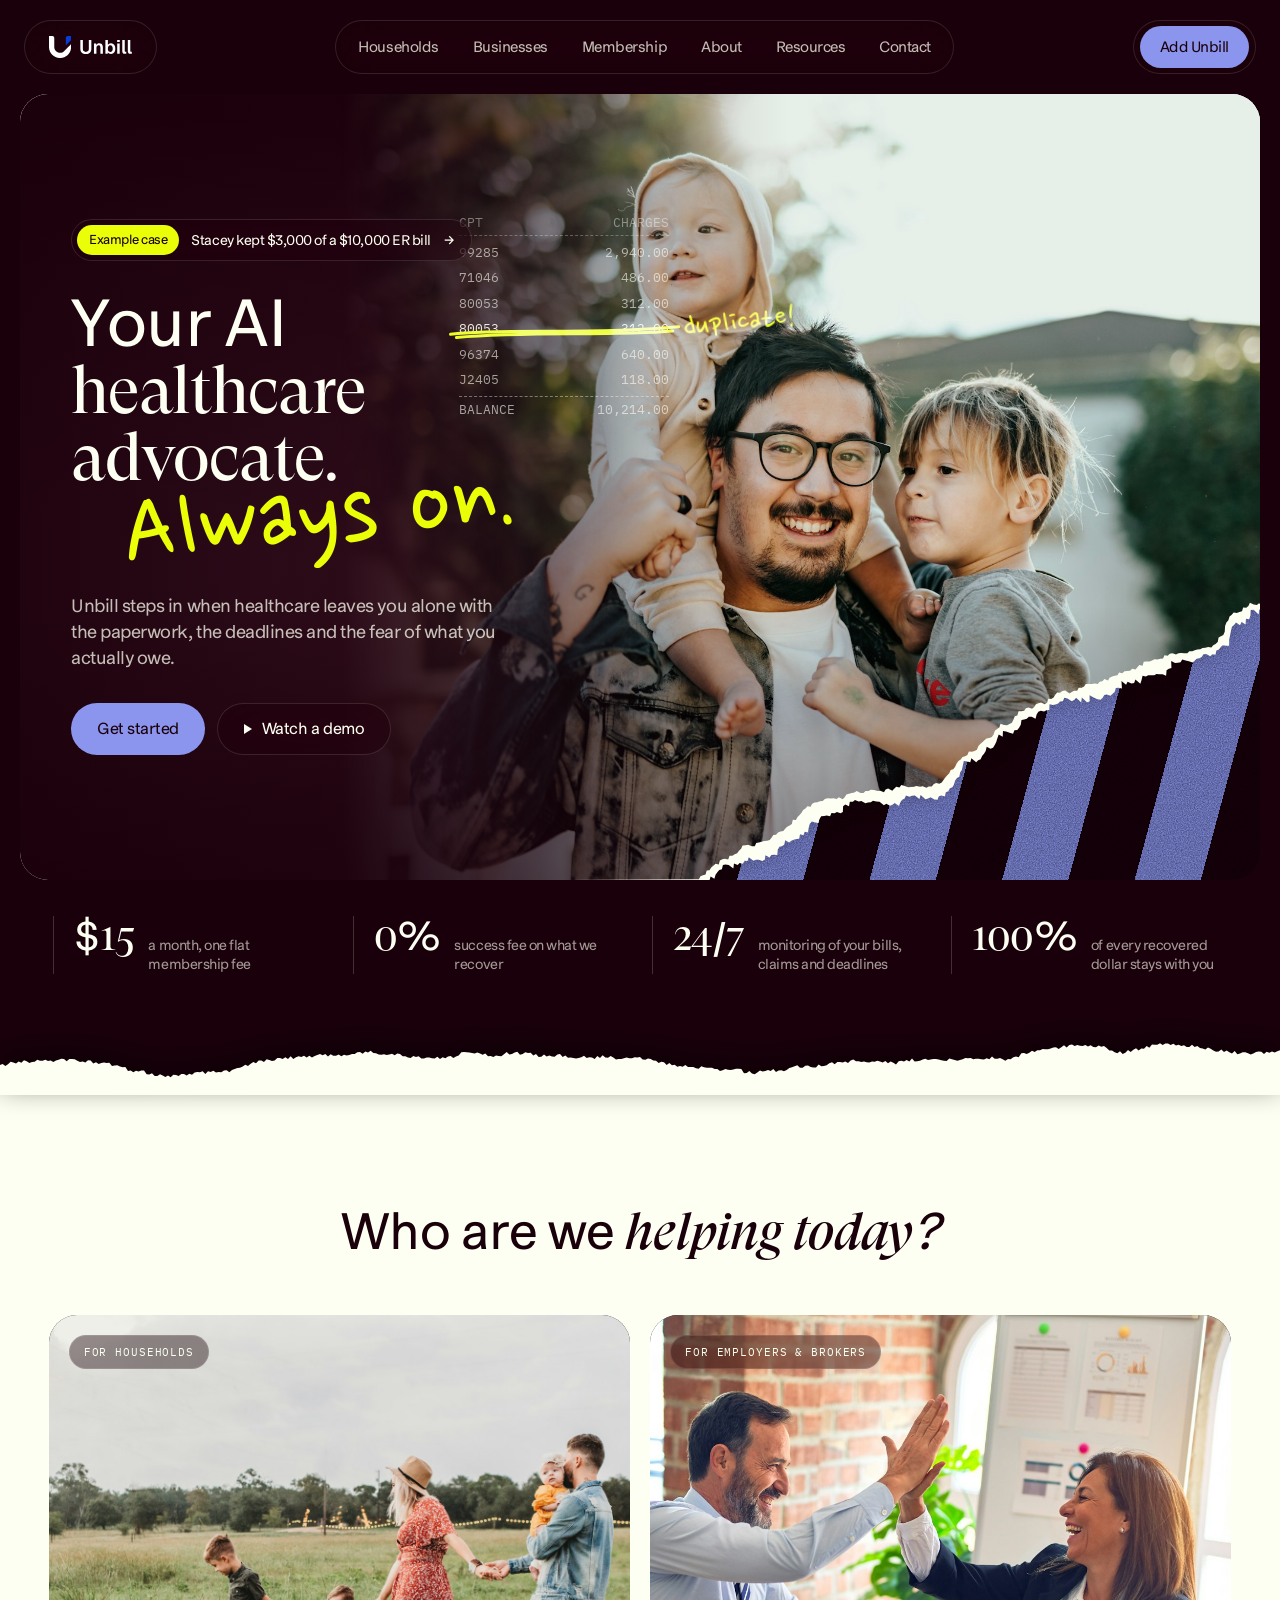
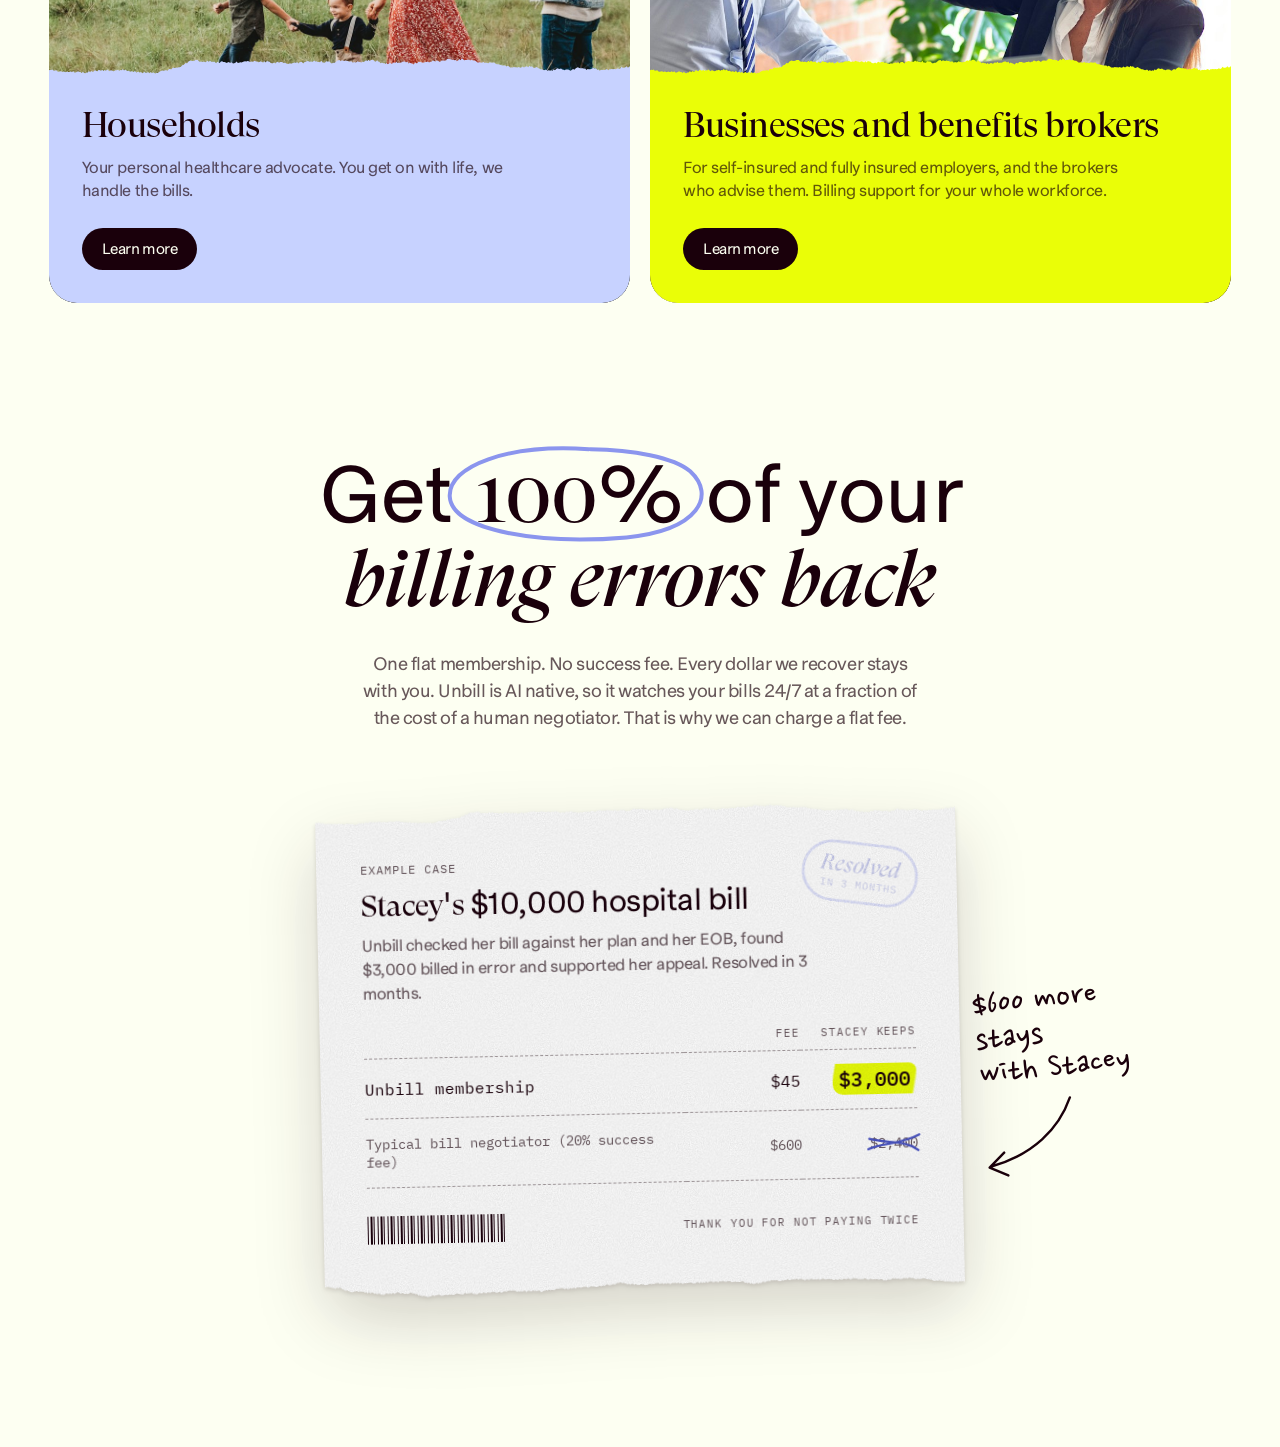
==== commit d2f5a68a: "Concept 01: Amperos-style hero, GT Super + hand-drawn type, new palette - Inset photo card torn at o" ====
--- a/concepts/01-cut-the-bill/index.html
+++ b/concepts/01-cut-the-bill/index.html
@@ -3,16 +3,16 @@
 <head>
   <meta charset="utf-8">
   <meta name="viewport" content="width=device-width, initial-scale=1">
-  <title>Unbill — Concept 01 · Cut the bill</title>
+  <title>Unbill Cut the Bill</title>
   <link rel="preconnect" href="https://fonts.googleapis.com">
   <link rel="preconnect" href="https://fonts.gstatic.com" crossorigin>
-  <link href="https://fonts.googleapis.com/css2?family=IBM+Plex+Mono:wght@400;500&display=swap" rel="stylesheet">
+  <link href="https://fonts.googleapis.com/css2?family=IBM+Plex+Mono:wght@400;500&family=Nanum+Pen+Script&display=swap" rel="stylesheet">
   <link rel="stylesheet" href="torn.css">
   <link rel="stylesheet" href="styles.css">
 </head>
 <body>
 
-  <!-- NAV: every group sits in its own blurred block -->
+  <!-- NAV: pill blocks with background blur -->
   <header class="nav">
     <a class="nav__block nav__logo" href="#" aria-label="Unbill home">
       <img src="../../assets/logo-white.svg" alt="Unbill">
@@ -26,167 +26,97 @@
       <a href="#">Contact</a>
     </nav>
     <div class="nav__block nav__cta">
-      <a class="btn btn--blue" href="#">Add Unbill</a>
+      <a class="btn btn--primary" href="#">Add Unbill</a>
     </div>
   </header>
 
-  <!-- HERO: family on the left, bills on the right, torn apart -->
-  <section class="hero" aria-label="Introduction">
+  <!-- HERO -->
+  <section class="hero-wrap" aria-label="Introduction">
+    <div class="hero">
 
-    <!-- Layer 1: the pile of bills -->
-    <div class="bills" aria-hidden="true">
+      <!-- revealed under the torn corner -->
+      <div class="hero__under" aria-hidden="true"></div>
 
-      <article class="doc doc--lab">
-        <div class="doc__head">
-          <strong>Northfield Diagnostics Laboratory</strong>
-          <span>INVOICE · 2024-118402</span>
+      <!-- white fibre of the tear -->
+      <div class="hero__fibre" aria-hidden="true"><i></i></div>
+
+      <!-- photo, torn at the corner -->
+      <div class="hero__photo">
+        <img src="../../assets/img/hero-family.jpg" alt="A father laughing with his two children on his shoulders">
+
+        <!-- a ghosted itemized bill, with the duplicate crossed out by hand -->
+        <div class="ghost-bill" aria-hidden="true">
+          <p class="ghost-bill__head"><span>CPT</span><span>CHARGES</span></p>
+          <p><span>99285</span><span>2,940.00</span></p>
+          <p><span>71046</span><span>486.00</span></p>
+          <p><span>80053</span><span>312.00</span></p>
+          <p class="is-struck"><span>80053</span><span>312.00</span>
+            <svg class="scribble scribble--strike" viewBox="0 0 200 24" preserveAspectRatio="none"><path pathLength="1" d="M3 15 C 50 9, 120 16, 197 8 M8 18 C 70 12, 140 17, 192 12"/></svg>
+            <span class="hand hand--note">duplicate!</span>
+          </p>
+          <p><span>96374</span><span>640.00</span></p>
+          <p><span>J2405</span><span>118.00</span></p>
+          <p class="ghost-bill__total"><span>BALANCE</span><span>10,214.00</span></p>
         </div>
-        <div class="doc__rows">
-          <p><span>80053</span><span>Comprehensive metabolic panel</span><span>$312.00</span></p>
-          <p><span>85025</span><span>CBC w/ differential</span><span>$188.40</span></p>
-          <p><span>84443</span><span>Thyroid stimulating hormone</span><span>$246.00</span></p>
-          <p><span>83036</span><span>Hemoglobin A1C</span><span>$140.00</span></p>
-          <p><span>36415</span><span>Routine venipuncture</span><span>$300.00</span></p>
+      </div>
+
+      <div class="hero__content">
+        <a class="ticker" href="#">
+          <span class="ticker__tag">Example case</span>
+          <span class="ticker__text">Stacey kept $3,000 of a $10,000 ER bill</span>
+          <span class="ticker__arrow" aria-hidden="true">→</span>
+        </a>
+
+        <h1 class="hero__title">
+          <span class="sans">Your AI</span>
+          <span class="serif">healthcare advocate.</span>
+          <span class="hand hand--title">Always on.</span>
+        </h1>
+
+        <p class="hero__lede">Unbill steps in when healthcare leaves you alone with the paperwork, the deadlines and the fear of what you actually owe.</p>
+
+        <div class="hero__ctas">
+          <a class="btn btn--primary btn--lg" href="#">Get started</a>
+          <a class="btn btn--glass btn--lg" href="#"><span class="play" aria-hidden="true"></span>Watch a demo</a>
         </div>
-        <div class="doc__total"><span>AMOUNT DUE</span><b>$1,186.40</b></div>
-      </article>
-
-      <article class="doc doc--envelope">
-        <span class="env__urgent">IMPORTANT · TIME-SENSITIVE</span>
-        <div class="env__window">
-          <span>STACEY M. ROWE</span>
-          <span>1184 LINDEN HOLLOW RD</span>
-          <span>ASHFORD, OR 97520</span>
-        </div>
-        <span class="env__barcode"></span>
-        <span class="env__postage">PRESORTED<br>FIRST-CLASS</span>
-      </article>
-
-      <article class="doc doc--eob">
-        <div class="doc__head">
-          <strong>BlueRidge Health Plan</strong>
-          <span>EXPLANATION OF BENEFITS</span>
-        </div>
-        <p class="eob__notice">THIS IS NOT A BILL</p>
-        <div class="doc__grid">
-          <span>Billed</span><span>Allowed</span><span>Plan paid</span><span>You owe</span>
-          <b>$10,214</b><b>$6,870</b><b>$2,000</b><b>$4,870</b>
-        </div>
-        <div class="doc__lines"><i></i><i></i><i style="width:62%"></i></div>
-        <div class="doc__lines"><i></i><i style="width:80%"></i></div>
-      </article>
-
-      <article class="doc doc--denial">
-        <div class="doc__head">
-          <strong>BlueRidge Health Plan</strong>
-          <span>NOTICE OF CLAIM DENIAL</span>
-        </div>
-        <h4>Your claim has been denied.</h4>
-        <p class="doc__para">Reason code CO-50: services were not deemed medically necessary under the terms of your plan.</p>
-        <div class="doc__lines"><i></i><i></i><i style="width:70%"></i></div>
-        <p class="denial__by">Appeal must be received by <b>Nov 14</b></p>
-      </article>
-
-      <article class="doc doc--statement">
-        <div class="doc__head">
-          <strong>St. Aldric Medical Center</strong>
-          <span>ITEMIZED STATEMENT · ACCT 00-4471-829</span>
-        </div>
-        <div class="doc__meta">
-          <span>Patient: <b>Stacey M. Rowe</b></span>
-          <span>Service: 08/21/2024 · Emergency</span>
-        </div>
-        <div class="doc__rows">
-          <p class="is-flagged"><span>99285</span><span>ER visit, high complexity</span><span>$2,940.00</span></p>
-          <p><span>71046</span><span>X-ray chest, 2 views</span><span>$486.00</span></p>
-          <p><span>80053</span><span>Metabolic panel</span><span>$312.00</span></p>
-          <p class="is-flagged"><span>80053</span><span>Metabolic panel</span><span>$312.00</span></p>
-          <p><span>96374</span><span>IV push, single drug</span><span>$640.00</span></p>
-          <p><span>J2405</span><span>Ondansetron inj.</span><span>$118.00</span></p>
-          <p><span>74177</span><span>CT abdomen w/ contrast</span><span>$4,312.00</span></p>
-          <p><span>0450</span><span>Facility fee</span><span>$1,094.00</span></p>
-        </div>
-        <div class="doc__total"><span>BALANCE DUE</span><b>$10,214.00</b></div>
-
-        <span class="flag flag--1"><i></i>Duplicate charge · −$312</span>
-        <span class="flag flag--2"><i></i>Coded too high · −$1,880</span>
-      </article>
-
-      <article class="doc doc--notice">
-        <span class="stamp">FINAL NOTICE</span>
-        <div class="doc__head">
-          <strong>St. Aldric Medical Center</strong>
-          <span>PATIENT FINANCIAL SERVICES</span>
-        </div>
-        <p class="notice__label">PAST DUE</p>
-        <p class="notice__amount">$4,870.00</p>
-        <p class="doc__para">Your account may be referred to a collection agency if payment is not received within 30 days.</p>
-      </article>
-
-      <article class="doc doc--receipt">
-        <strong>CEDAR PHARMACY #212</strong>
-        <span>RX 7781023 ONDANSETRON</span>
-        <span>4MG TAB QTY 12</span>
-        <p><span>SUBTOTAL</span><span>$64.20</span></p>
-        <p><span>INS ADJ</span><span>-$0.00</span></p>
-        <p><span>COPAY</span><span>$64.20</span></p>
-        <b>TOTAL $64.20</b>
-        <span class="env__barcode"></span>
-      </article>
-    </div>
-
-    <!-- Layer 2: the white fibre of the torn paper (casts the shadow) -->
-    <div class="tear-shadow" aria-hidden="true">
-      <div class="tear-paper"></div>
-    </div>
-
-    <!-- Layer 3: the family -->
-    <div class="hero__photo">
-      <img src="../../assets/img/hero-family.jpg" alt="A father laughing with his two children on his shoulders">
-    </div>
-
-    <!-- Layer 4: copy -->
-    <div class="hero__content">
-      <p class="eyebrow">AI healthcare advocate</p>
-      <h1>Your AI healthcare advocate. Always on.</h1>
-      <p class="hero__lede">Unbill steps in when healthcare leaves you alone with the paperwork, the deadlines and the fear of what you actually owe.</p>
-      <div class="hero__ctas">
-        <a class="btn btn--blue btn--lg" href="#">Get started</a>
-        <a class="btn btn--glass btn--lg" href="#"><span class="play"></span>Watch a demo</a>
       </div>
     </div>
 
-    <aside class="hero__finding" aria-label="Example finding">
-      <p class="finding__top"><span class="live"></span>Reviewing 7 documents</p>
-      <p class="finding__amount">$3,000</p>
-      <p class="finding__label">billed in error, found on Stacey's ER bill</p>
-    </aside>
-
-    <div class="divider" aria-hidden="true"></div>
+    <!-- trust strip, Amperos-style row under the hero -->
+    <ul class="trust" aria-label="Membership at a glance">
+      <li><b class="serif">$15</b><span>a month, one flat membership fee</span></li>
+      <li><b class="serif">0%</b><span>success fee on what we recover</span></li>
+      <li><b class="serif">24/7</b><span>monitoring of your bills, claims and deadlines</span></li>
+      <li><b class="serif">100%</b><span>of every recovered dollar stays with you</span></li>
+    </ul>
   </section>
 
   <!-- WHO ARE WE HELPING -->
   <section class="audiences" aria-labelledby="aud-title">
-    <h2 id="aud-title" class="section-title">Who are we helping today?</h2>
+    <div class="divider" aria-hidden="true"></div>
+
+    <h2 id="aud-title" class="section-title">
+      <span class="sans">Who are we</span> <span class="serif serif--italic">helping today?</span>
+    </h2>
 
     <div class="audiences__grid">
-      <a class="card" href="#">
+      <a class="card card--households" href="#">
         <img class="card__img" src="../../assets/img/households.jpg" alt="A family walking hand in hand through a field">
         <span class="card__tag">For households</span>
         <div class="card__slip">
-          <h3>Households</h3>
+          <h3 class="serif">Households</h3>
           <p>Your personal healthcare advocate. You get on with life, we handle the bills.</p>
-          <span class="btn btn--dark">Learn more</span>
+          <span class="btn btn--ink">Learn more</span>
         </div>
       </a>
 
-      <a class="card" href="#">
+      <a class="card card--business" href="#">
         <img class="card__img" src="../../assets/img/business.jpg" alt="Two colleagues high-fiving across a desk">
         <span class="card__tag">For employers &amp; brokers</span>
         <div class="card__slip">
-          <h3>Businesses and benefits brokers</h3>
+          <h3 class="serif">Businesses and benefits brokers</h3>
           <p>For self-insured and fully insured employers, and the brokers who advise them. Billing support for your whole workforce.</p>
-          <span class="btn btn--dark">Learn more</span>
+          <span class="btn btn--ink">Learn more</span>
         </div>
       </a>
     </div>
@@ -194,32 +124,48 @@
 
   <!-- FLAT FEE -->
   <section class="flat" aria-labelledby="flat-title">
-    <h2 id="flat-title" class="flat__title">Get <span>100%</span> of your billing errors back</h2>
+    <h2 id="flat-title" class="flat__title">
+      <span class="sans">Get</span>
+      <span class="circled">
+        <span class="serif">100%</span>
+        <svg class="scribble scribble--circle" viewBox="0 0 240 120" preserveAspectRatio="none" aria-hidden="true"><path pathLength="1" d="M128 10 C 60 4, 8 28, 10 62 C 12 100, 90 114, 160 106 C 222 98, 236 60, 214 34 C 192 10, 120 4, 70 16"/></svg>
+      </span>
+      <span class="sans">of your</span>
+      <span class="serif serif--italic">billing errors back</span>
+    </h2>
     <p class="flat__lede">One flat membership. No success fee. Every dollar we recover stays with you. Unbill is AI native, so it watches your bills 24/7 at a fraction of the cost of a human negotiator. That is why we can charge a flat fee.</p>
 
-    <div class="receipt-wrap">
-      <article class="receipt">
-        <p class="eyebrow eyebrow--dark">Example case</p>
-        <h3>Stacey's $10,000 hospital bill</h3>
-        <p class="receipt__text">Unbill checked her bill against her plan and her EOB, found $3,000 billed in error and supported her appeal. Resolved in 3 months.</p>
+    <div class="receipt-stage">
+      <div class="receipt-wrap">
+        <article class="receipt">
+          <p class="eyebrow">Example case</p>
+          <h3><span class="serif">Stacey's</span> $10,000 hospital bill</h3>
+          <p class="receipt__text">Unbill checked her bill against her plan and her EOB, found $3,000 billed in error and supported her appeal. Resolved in 3 months.</p>
 
-        <table class="receipt__table">
-          <thead>
-            <tr><th></th><th>Fee</th><th>Stacey keeps</th></tr>
-          </thead>
-          <tbody>
-            <tr class="is-unbill"><td>Unbill membership</td><td>$45</td><td>$3,000</td></tr>
-            <tr class="is-other"><td>Typical bill negotiator <em>(20% success fee)</em></td><td>$600</td><td>$2,400</td></tr>
-          </tbody>
-        </table>
+          <table class="receipt__table">
+            <thead>
+              <tr><th></th><th>Fee</th><th>Stacey keeps</th></tr>
+            </thead>
+            <tbody>
+              <tr class="is-unbill"><td>Unbill membership</td><td>$45</td><td><mark>$3,000</mark></td></tr>
+              <tr class="is-other"><td>Typical bill negotiator <em>(20% success fee)</em></td><td>$600</td>
+                <td><span class="struck">$2,400<svg class="scribble scribble--cross" viewBox="0 0 100 30" preserveAspectRatio="none" aria-hidden="true"><path pathLength="1" d="M4 22 C 30 14, 60 18, 96 6 M6 10 C 40 16, 70 12, 94 24"/></svg></span></td></tr>
+            </tbody>
+          </table>
 
-        <div class="receipt__foot">
-          <span class="env__barcode"></span>
-          <span>THANK YOU FOR NOT PAYING TWICE</span>
-        </div>
+          <div class="receipt__foot">
+            <span class="barcode"></span>
+            <span>Thank you for not paying twice</span>
+          </div>
 
-        <span class="stamp stamp--blue">Resolved<br><small>in 3 months</small></span>
-      </article>
+          <span class="stamp">Resolved<small>in 3 months</small></span>
+        </article>
+      </div>
+
+      <p class="hand hand--aside" aria-hidden="true">
+        $600 more stays<br>with Stacey
+        <svg class="scribble scribble--arrow" viewBox="0 0 120 90" aria-hidden="true"><path pathLength="1" d="M108 6 C 92 40, 60 66, 12 74 M28 60 L 10 75 L 30 86"/></svg>
+      </p>
     </div>
   </section>
 
--- a/concepts/01-cut-the-bill/torn.css
+++ b/concepts/01-cut-the-bill/torn.css
@@ -1,10 +1,10 @@
 /* Generated by tools/torn.py — do not edit by hand. */
 :root {
-  --tear-photo: url("data:image/svg+xml,%3Csvg xmlns='http://www.w3.org/2000/svg' viewBox='0 0 1440 900' preserveAspectRatio='none'%3E%3Cpolygon fill='%23000' points='0.0,0.0 782.7,0.0 781.8,3.0 780.4,6.0 782.2,9.0 778.1,12.0 777.8,15.0 778.2,18.0 780.7,21.0 778.0,24.0 780.5,27.0 781.9,30.0 784.1,33.0 784.2,36.0 784.5,39.0 781.9,42.0 782.5,45.0 782.2,48.0 784.2,51.0 784.1,54.0 779.8,57.0 778.7,60.0 777.6,63.0 776.1,66.0 775.8,69.0 775.0,72.0 772.6,75.0 770.5,78.0 771.5,81.0 770.4,84.0 770.3,87.0 771.0,90.0 768.5,93.0 765.9,96.0 764.5,99.0 762.9,102.0 758.7,105.0 761.5,108.0 760.4,111.0 760.2,114.0 759.3,117.0 757.0,120.0 756.5,123.0 754.6,126.0 756.5,129.0 753.7,132.0 753.5,135.0 753.9,138.0 753.4,141.0 753.8,144.0 752.4,147.0 752.4,150.0 753.5,153.0 753.7,156.0 755.1,159.0 753.5,162.0 756.7,165.0 754.9,168.0 752.2,171.0 752.1,174.0 752.2,177.0 752.2,180.0 751.3,183.0 754.5,186.0 755.2,189.0 753.0,192.0 753.3,195.0 751.8,198.0 752.4,201.0 754.2,204.0 754.7,207.0 757.9,210.0 755.6,213.0 755.2,216.0 759.4,219.0 757.6,222.0 756.1,225.0 758.1,228.0 756.3,231.0 759.2,234.0 761.9,237.0 762.0,240.0 761.9,243.0 760.5,246.0 761.7,249.0 761.6,252.0 765.4,255.0 765.8,258.0 768.5,261.0 768.1,264.0 768.9,267.0 772.1,270.0 773.0,273.0 772.2,276.0 771.5,279.0 770.9,282.0 769.8,285.0 766.8,288.0 767.0,291.0 764.7,294.0 761.4,297.0 759.6,300.0 759.1,303.0 757.8,306.0 759.1,309.0 760.1,312.0 757.8,315.0 760.2,318.0 760.6,321.0 760.6,324.0 758.0,327.0 757.4,330.0 757.4,333.0 757.2,336.0 757.2,339.0 759.1,342.0 760.5,345.0 760.7,348.0 759.7,351.0 761.1,354.0 762.1,357.0 759.0,360.0 761.2,363.0 761.7,366.0 760.5,369.0 759.6,372.0 757.7,375.0 755.7,378.0 757.5,381.0 754.4,384.0 755.2,387.0 754.7,390.0 751.2,393.0 750.8,396.0 753.3,399.0 753.1,402.0 751.8,405.0 752.6,408.0 753.5,411.0 756.8,414.0 755.4,417.0 750.7,420.0 751.5,423.0 749.7,426.0 746.2,429.0 743.3,432.0 743.3,435.0 741.0,438.0 740.2,441.0 744.2,444.0 742.5,447.0 741.5,450.0 742.8,453.0 740.5,456.0 742.5,459.0 742.4,462.0 739.6,465.0 739.4,468.0 738.6,471.0 736.8,474.0 736.4,477.0 733.0,480.0 732.0,483.0 729.4,486.0 732.0,489.0 728.9,492.0 728.8,495.0 728.6,498.0 729.2,501.0 725.9,504.0 726.4,507.0 722.5,510.0 720.4,513.0 718.1,516.0 714.0,519.0 714.3,522.0 712.4,525.0 711.5,528.0 715.3,531.0 713.0,534.0 714.6,537.0 715.6,540.0 714.6,543.0 713.3,546.0 713.9,549.0 713.9,552.0 714.6,555.0 711.2,558.0 712.7,561.0 710.7,564.0 710.0,567.0 711.5,570.0 709.7,573.0 709.6,576.0 710.4,579.0 711.4,582.0 709.8,585.0 711.1,588.0 711.1,591.0 711.4,594.0 712.1,597.0 710.6,600.0 710.6,603.0 710.0,606.0 712.1,609.0 711.8,612.0 713.9,615.0 715.9,618.0 714.8,621.0 718.1,624.0 721.5,627.0 722.4,630.0 720.3,633.0 721.0,636.0 723.1,639.0 722.0,642.0 723.1,645.0 722.6,648.0 725.2,651.0 725.5,654.0 725.4,657.0 721.3,660.0 722.7,663.0 721.3,666.0 717.7,669.0 719.3,672.0 718.0,675.0 713.0,678.0 714.6,681.0 710.7,684.0 710.0,687.0 711.6,690.0 710.7,693.0 707.6,696.0 708.8,699.0 709.1,702.0 708.4,705.0 708.1,708.0 709.3,711.0 711.8,714.0 709.6,717.0 712.8,720.0 712.9,723.0 711.3,726.0 712.7,729.0 714.0,732.0 713.7,735.0 712.3,738.0 717.1,741.0 717.1,744.0 718.6,747.0 715.3,750.0 716.2,753.0 715.0,756.0 717.3,759.0 713.3,762.0 710.6,765.0 709.6,768.0 709.6,771.0 707.5,774.0 703.9,777.0 702.9,780.0 706.0,783.0 704.2,786.0 704.3,789.0 700.5,792.0 698.9,795.0 700.3,798.0 697.9,801.0 695.2,804.0 698.1,807.0 696.0,810.0 696.3,813.0 693.0,816.0 696.4,819.0 692.8,822.0 696.1,825.0 693.7,828.0 692.3,831.0 692.2,834.0 692.7,837.0 688.6,840.0 687.0,843.0 687.9,846.0 685.5,849.0 683.4,852.0 681.9,855.0 679.8,858.0 679.0,861.0 678.7,864.0 678.2,867.0 679.8,870.0 677.5,873.0 678.1,876.0 676.3,879.0 676.6,882.0 674.9,885.0 675.8,888.0 674.9,891.0 678.1,894.0 677.3,897.0 675.5,900.0 0.0,900.0'/%3E%3C/svg%3E");
-  --tear-paper: url("data:image/svg+xml,%3Csvg xmlns='http://www.w3.org/2000/svg' viewBox='0 0 1440 900' preserveAspectRatio='none'%3E%3Cpolygon fill='%23000' points='0.0,0.0 792.5,0.0 791.1,3.0 792.0,6.0 793.4,9.0 790.9,12.0 790.0,15.0 790.9,18.0 794.7,21.0 789.2,24.0 791.7,27.0 797.4,30.0 794.3,33.0 797.9,36.0 797.7,39.0 791.3,42.0 797.2,45.0 797.6,48.0 798.4,51.0 799.4,54.0 795.9,57.0 790.9,60.0 792.5,63.0 791.3,66.0 793.4,69.0 792.7,72.0 790.5,75.0 786.7,78.0 789.3,81.0 786.3,84.0 785.8,87.0 782.9,90.0 778.6,93.0 776.4,96.0 776.1,99.0 772.7,102.0 772.8,105.0 773.4,108.0 772.3,111.0 771.6,114.0 770.4,117.0 766.1,120.0 763.0,123.0 767.2,126.0 769.8,129.0 766.5,132.0 767.5,135.0 769.8,138.0 766.5,141.0 772.1,144.0 768.1,147.0 766.8,150.0 768.6,153.0 771.0,156.0 768.1,159.0 769.1,162.0 773.4,165.0 768.7,168.0 765.9,171.0 767.5,174.0 770.0,177.0 771.8,180.0 770.9,183.0 775.2,186.0 772.8,189.0 770.9,192.0 771.5,195.0 772.9,198.0 770.3,201.0 773.4,204.0 769.9,207.0 772.9,210.0 771.3,213.0 772.8,216.0 776.4,219.0 773.8,222.0 769.2,225.0 772.1,228.0 769.3,231.0 771.6,234.0 771.4,237.0 775.8,240.0 770.1,243.0 773.1,246.0 776.2,249.0 772.5,252.0 781.4,255.0 786.1,258.0 791.2,261.0 788.1,264.0 787.9,267.0 790.8,270.0 796.4,273.0 790.9,276.0 792.6,279.0 789.0,282.0 790.2,285.0 789.7,288.0 784.2,291.0 785.7,294.0 779.7,297.0 779.4,300.0 776.9,303.0 771.8,306.0 776.6,309.0 774.4,312.0 768.6,315.0 769.8,318.0 772.1,321.0 770.5,324.0 765.9,327.0 765.4,330.0 767.6,333.0 767.8,336.0 771.5,339.0 768.4,342.0 774.9,345.0 776.0,348.0 770.7,351.0 777.4,354.0 777.2,357.0 775.4,360.0 773.6,363.0 774.6,366.0 773.4,369.0 776.3,372.0 771.5,375.0 767.9,378.0 770.1,381.0 765.9,384.0 765.1,387.0 764.7,390.0 765.5,393.0 761.0,396.0 767.3,399.0 762.3,402.0 760.7,405.0 763.0,408.0 761.8,411.0 766.7,414.0 769.6,417.0 765.1,420.0 766.0,423.0 763.7,426.0 762.3,429.0 759.8,432.0 757.1,435.0 755.4,438.0 749.7,441.0 757.3,444.0 753.2,447.0 753.5,450.0 753.7,453.0 748.9,456.0 749.4,459.0 755.0,462.0 747.2,465.0 749.4,468.0 748.0,471.0 746.0,474.0 748.4,477.0 746.3,480.0 739.9,483.0 740.3,486.0 742.4,489.0 743.0,492.0 743.8,495.0 744.1,498.0 746.0,501.0 743.7,504.0 749.1,507.0 742.9,510.0 739.4,513.0 741.9,516.0 738.6,519.0 735.7,522.0 732.1,525.0 731.7,528.0 734.8,531.0 733.6,534.0 732.8,537.0 733.8,540.0 731.8,543.0 731.6,546.0 733.5,549.0 732.1,552.0 730.2,555.0 726.1,558.0 727.4,561.0 723.3,564.0 721.3,567.0 720.0,570.0 718.7,573.0 722.3,576.0 717.7,579.0 721.6,582.0 721.8,585.0 725.8,588.0 722.8,591.0 724.5,594.0 725.6,597.0 725.1,600.0 724.5,603.0 725.9,606.0 725.7,609.0 723.6,612.0 721.3,615.0 724.9,618.0 729.4,621.0 734.3,624.0 735.1,627.0 736.7,630.0 730.7,633.0 733.8,636.0 739.2,639.0 737.2,642.0 738.4,645.0 738.6,648.0 736.7,651.0 736.4,654.0 737.3,657.0 736.3,660.0 739.5,663.0 740.3,666.0 735.6,669.0 736.9,672.0 736.0,675.0 728.4,678.0 729.7,681.0 721.5,684.0 724.5,687.0 721.7,690.0 724.5,693.0 719.4,696.0 718.2,699.0 717.2,702.0 717.0,705.0 718.9,708.0 720.2,711.0 718.7,714.0 716.1,717.0 722.1,720.0 722.6,723.0 719.6,726.0 720.0,729.0 723.8,732.0 719.9,735.0 720.5,738.0 726.6,741.0 729.9,744.0 729.4,747.0 727.4,750.0 725.3,753.0 722.6,756.0 725.5,759.0 726.5,762.0 722.4,765.0 718.8,768.0 716.6,771.0 716.9,774.0 714.4,777.0 712.7,780.0 715.7,783.0 717.3,786.0 719.5,789.0 711.6,792.0 708.7,795.0 711.4,798.0 708.5,801.0 706.4,804.0 705.2,807.0 708.0,810.0 708.7,813.0 704.1,816.0 705.3,819.0 706.1,822.0 704.5,825.0 705.0,828.0 700.6,831.0 701.2,834.0 705.8,837.0 699.2,840.0 702.0,843.0 700.0,846.0 695.6,849.0 693.7,852.0 693.4,855.0 692.8,858.0 693.9,861.0 688.6,864.0 690.2,867.0 691.5,870.0 694.9,873.0 691.2,876.0 689.8,879.0 691.0,882.0 692.0,885.0 696.6,888.0 695.5,891.0 697.4,894.0 697.6,897.0 694.5,900.0 0.0,900.0'/%3E%3C/svg%3E");
-  --tear-photo-m: url("data:image/svg+xml,%3Csvg xmlns='http://www.w3.org/2000/svg' viewBox='0 0 400 900' preserveAspectRatio='none'%3E%3Cpolygon fill='%23000' points='0.0,0.0 400.0,0.0 399.0,435.8 396.0,437.8 393.0,437.2 390.0,435.3 387.0,434.4 384.0,434.2 381.0,432.9 378.0,434.4 375.0,432.5 372.0,432.4 369.0,432.7 366.0,433.5 363.0,432.0 360.0,431.8 357.0,433.5 354.0,433.3 351.0,433.0 348.0,432.2 345.0,432.3 342.0,433.8 339.0,434.8 336.0,433.7 333.0,434.8 330.0,435.2 327.0,437.2 324.0,436.5 321.0,435.7 318.0,436.4 315.0,437.9 312.0,437.8 309.0,437.0 306.0,436.9 303.0,436.6 300.0,437.0 297.0,436.3 294.0,437.2 291.0,436.9 288.0,435.5 285.0,437.9 282.0,437.3 279.0,435.6 276.0,436.0 273.0,437.1 270.0,435.7 267.0,437.7 264.0,437.5 261.0,439.5 258.0,438.2 255.0,438.8 252.0,439.7 249.0,439.0 246.0,441.4 243.0,440.9 240.0,440.5 237.0,439.3 234.0,438.3 231.0,441.0 228.0,440.1 225.0,440.7 222.0,439.1 219.0,440.1 216.0,441.7 213.0,440.5 210.0,441.1 207.0,442.8 204.0,444.6 201.0,443.3 198.0,444.1 195.0,444.3 192.0,444.2 189.0,445.6 186.0,444.4 183.0,444.9 180.0,444.3 177.0,446.2 174.0,444.6 171.0,446.5 168.0,447.5 165.0,447.6 162.0,447.8 159.0,447.8 156.0,447.3 153.0,446.8 150.0,447.4 147.0,448.2 144.0,447.8 141.0,447.1 138.0,447.7 135.0,448.9 132.0,451.7 129.0,452.0 126.0,452.7 123.0,451.3 120.0,452.5 117.0,451.8 114.0,452.6 111.0,453.8 108.0,455.8 105.0,454.7 102.0,454.9 99.0,457.4 96.0,456.8 93.0,457.2 90.0,457.8 87.0,459.0 84.0,459.7 81.0,460.0 78.0,459.8 75.0,460.2 72.0,458.8 69.0,461.4 66.0,460.5 63.0,460.5 60.0,460.3 57.0,460.9 54.0,462.7 51.0,463.0 48.0,462.3 45.0,462.3 42.0,462.3 39.0,465.4 36.0,464.7 33.0,465.2 30.0,464.0 27.0,461.0 24.0,461.0 21.0,460.5 18.0,461.4 15.0,460.2 12.0,461.8 9.0,463.6 6.0,462.5 3.0,463.4 0.0,465.5'/%3E%3C/svg%3E");
-  --tear-paper-m: url("data:image/svg+xml,%3Csvg xmlns='http://www.w3.org/2000/svg' viewBox='0 0 400 900' preserveAspectRatio='none'%3E%3Cpolygon fill='%23000' points='0.0,0.0 400.0,0.0 399.0,450.7 396.0,450.1 393.0,450.8 390.0,448.2 387.0,444.9 384.0,447.6 381.0,442.7 378.0,447.4 375.0,443.8 372.0,444.3 369.0,440.0 366.0,440.2 363.0,437.1 360.0,438.3 357.0,441.6 354.0,441.0 351.0,441.1 348.0,444.6 345.0,443.2 342.0,443.5 339.0,448.3 336.0,444.9 333.0,449.4 330.0,446.3 327.0,451.5 324.0,448.8 321.0,446.5 318.0,451.3 315.0,451.7 312.0,448.2 309.0,450.6 306.0,450.2 303.0,447.0 300.0,449.2 297.0,443.8 294.0,447.0 291.0,445.6 288.0,445.2 285.0,447.7 282.0,444.3 279.0,447.4 276.0,445.6 273.0,447.9 270.0,444.9 267.0,449.7 264.0,451.2 261.0,453.3 258.0,449.0 255.0,452.4 252.0,450.4 249.0,452.0 246.0,453.8 243.0,451.3 240.0,452.2 237.0,449.1 234.0,447.4 231.0,451.4 228.0,448.4 225.0,449.6 222.0,448.9 219.0,449.0 216.0,447.6 213.0,448.4 210.0,450.4 207.0,449.9 204.0,454.5 201.0,453.9 198.0,456.3 195.0,455.8 192.0,456.8 189.0,457.8 186.0,456.2 183.0,458.5 180.0,457.5 177.0,459.6 174.0,455.4 171.0,460.7 168.0,457.3 165.0,460.6 162.0,459.2 159.0,456.1 156.0,459.2 153.0,457.1 150.0,454.5 147.0,453.9 144.0,454.4 141.0,455.1 138.0,455.9 135.0,456.9 132.0,460.2 129.0,464.4 126.0,465.8 123.0,462.6 120.0,463.4 117.0,465.8 114.0,463.7 111.0,468.4 108.0,469.4 105.0,469.7 102.0,467.1 99.0,472.1 96.0,466.7 93.0,468.8 90.0,471.3 87.0,471.8 84.0,467.8 81.0,467.7 78.0,470.7 75.0,469.5 72.0,465.8 69.0,467.3 66.0,471.2 63.0,470.0 60.0,469.2 57.0,469.8 54.0,474.0 51.0,474.2 48.0,475.1 45.0,472.8 42.0,477.2 39.0,479.1 36.0,477.9 33.0,475.7 30.0,475.1 27.0,473.4 24.0,475.1 21.0,471.8 18.0,474.2 15.0,470.5 12.0,473.8 9.0,470.4 6.0,469.5 3.0,472.3 0.0,471.0'/%3E%3C/svg%3E");
-  --tear-top: url("data:image/svg+xml,%3Csvg xmlns='http://www.w3.org/2000/svg' viewBox='0 0 1440 40' preserveAspectRatio='none'%3E%3Cpolygon fill='%23000' points='0.0,25.3 3.0,23.8 6.0,23.4 9.0,24.8 12.0,23.7 15.0,23.6 18.0,23.2 21.0,23.9 24.0,22.5 27.0,23.4 30.0,23.0 33.0,23.3 36.0,22.0 39.0,22.5 42.0,21.8 45.0,20.8 48.0,20.3 51.0,21.2 54.0,19.6 57.0,21.8 60.0,20.0 63.0,20.0 66.0,20.4 69.0,22.7 72.0,21.2 75.0,20.6 78.0,20.2 81.0,20.1 84.0,21.7 87.0,21.4 90.0,21.5 93.0,21.3 96.0,19.3 99.0,20.2 102.0,19.2 105.0,20.0 108.0,19.9 111.0,20.1 114.0,18.2 117.0,20.5 120.0,20.9 123.0,21.3 126.0,19.3 129.0,19.7 132.0,19.5 135.0,19.3 138.0,21.5 141.0,21.5 144.0,21.3 147.0,21.9 150.0,21.5 153.0,20.6 156.0,20.1 159.0,20.1 162.0,21.9 165.0,20.9 168.0,21.8 171.0,22.8 174.0,22.5 177.0,23.7 180.0,24.0 183.0,24.9 186.0,23.5 189.0,22.8 192.0,23.8 195.0,22.1 198.0,22.6 201.0,21.8 204.0,20.1 207.0,20.8 210.0,20.6 213.0,21.2 216.0,19.9 219.0,20.7 222.0,20.0 225.0,19.0 228.0,20.5 231.0,18.5 234.0,20.3 237.0,18.7 240.0,18.6 243.0,19.6 246.0,21.5 249.0,22.3 252.0,19.9 255.0,21.2 258.0,21.3 261.0,22.2 264.0,20.7 267.0,21.5 270.0,21.1 273.0,22.3 276.0,20.7 279.0,22.3 282.0,20.5 285.0,20.2 288.0,21.4 291.0,20.8 294.0,19.6 297.0,20.7 300.0,19.1 303.0,20.8 306.0,20.7 309.0,21.1 312.0,20.9 315.0,20.5 318.0,20.9 321.0,21.2 324.0,22.8 327.0,21.1 330.0,23.5 333.0,21.5 336.0,22.2 339.0,22.6 342.0,24.6 345.0,24.1 348.0,24.5 351.0,26.5 354.0,25.6 357.0,26.7 360.0,27.2 363.0,27.7 366.0,27.7 369.0,27.2 372.0,26.2 375.0,25.9 378.0,25.2 381.0,26.6 384.0,25.6 387.0,25.3 390.0,23.3 393.0,23.5 396.0,24.0 399.0,23.2 402.0,21.9 405.0,22.6 408.0,23.7 411.0,22.0 414.0,21.8 417.0,21.9 420.0,22.7 423.0,23.0 426.0,21.2 429.0,21.2 432.0,21.6 435.0,22.2 438.0,23.3 441.0,23.0 444.0,24.2 447.0,24.4 450.0,26.9 453.0,26.5 456.0,25.1 459.0,27.4 462.0,25.3 465.0,26.1 468.0,27.7 471.0,27.2 474.0,26.7 477.0,25.5 480.0,24.4 483.0,25.0 486.0,23.2 489.0,23.2 492.0,23.6 495.0,22.7 498.0,23.6 501.0,24.5 504.0,23.8 507.0,22.5 510.0,21.7 513.0,20.0 516.0,17.9 519.0,18.0 522.0,16.7 525.0,17.2 528.0,17.4 531.0,16.1 534.0,16.4 537.0,16.8 540.0,15.8 543.0,15.0 546.0,16.0 549.0,16.1 552.0,15.6 555.0,15.3 558.0,15.6 561.0,15.1 564.0,14.8 567.0,14.2 570.0,13.7 573.0,14.5 576.0,13.1 579.0,13.9 582.0,14.7 585.0,14.4 588.0,14.0 591.0,12.9 594.0,13.2 597.0,13.4 600.0,14.1 603.0,14.0 606.0,15.2 609.0,16.3 612.0,14.6 615.0,15.7 618.0,15.6 621.0,14.2 624.0,14.0 627.0,14.9 630.0,12.5 633.0,14.2 636.0,13.7 639.0,16.0 642.0,17.0 645.0,16.5 648.0,15.8 651.0,17.3 654.0,17.7 657.0,18.6 660.0,18.5 663.0,19.2 666.0,19.9 669.0,19.0 672.0,18.3 675.0,19.1 678.0,16.6 681.0,17.3 684.0,16.4 687.0,17.4 690.0,15.7 693.0,18.0 696.0,16.5 699.0,15.8 702.0,16.4 705.0,16.9 708.0,16.3 711.0,17.8 714.0,18.3 717.0,19.4 720.0,18.9 723.0,19.0 726.0,19.1 729.0,20.7 732.0,21.4 735.0,20.7 738.0,20.2 741.0,22.0 744.0,21.4 747.0,21.4 750.0,21.6 753.0,23.7 756.0,24.2 759.0,24.1 762.0,24.1 765.0,24.8 768.0,24.4 771.0,26.6 774.0,25.4 777.0,26.2 780.0,26.6 783.0,26.3 786.0,25.1 789.0,24.4 792.0,25.0 795.0,24.0 798.0,25.9 801.0,24.8 804.0,26.2 807.0,24.7 810.0,25.0 813.0,24.6 816.0,24.9 819.0,24.2 822.0,23.7 825.0,25.4 828.0,24.2 831.0,24.0 834.0,23.9 837.0,24.1 840.0,23.8 843.0,24.2 846.0,24.1 849.0,23.4 852.0,25.2 855.0,25.5 858.0,24.0 861.0,26.2 864.0,26.4 867.0,25.8 870.0,23.9 873.0,25.3 876.0,24.4 879.0,22.5 882.0,22.3 885.0,24.4 888.0,23.4 891.0,22.1 894.0,21.5 897.0,21.4 900.0,21.5 903.0,22.6 906.0,21.0 909.0,19.9 912.0,21.1 915.0,20.3 918.0,18.4 921.0,20.4 924.0,20.1 927.0,21.0 930.0,21.3 933.0,22.3 936.0,22.1 939.0,22.1 942.0,20.3 945.0,21.3 948.0,20.7 951.0,21.1 954.0,20.2 957.0,21.1 960.0,20.0 963.0,18.9 966.0,18.5 969.0,18.0 972.0,18.8 975.0,17.7 978.0,18.8 981.0,18.1 984.0,19.2 987.0,19.3 990.0,19.5 993.0,20.2 996.0,17.8 999.0,19.7 1002.0,18.5 1005.0,18.5 1008.0,18.7 1011.0,19.0 1014.0,17.6 1017.0,17.5 1020.0,18.7 1023.0,16.2 1026.0,17.6 1029.0,17.7 1032.0,16.2 1035.0,17.7 1038.0,18.0 1041.0,18.8 1044.0,17.5 1047.0,19.4 1050.0,18.5 1053.0,18.9 1056.0,20.3 1059.0,18.4 1062.0,20.4 1065.0,20.3 1068.0,19.6 1071.0,20.9 1074.0,19.6 1077.0,19.8 1080.0,19.9 1083.0,20.5 1086.0,19.2 1089.0,19.9 1092.0,20.0 1095.0,20.4 1098.0,21.0 1101.0,19.5 1104.0,21.0 1107.0,20.0 1110.0,20.4 1113.0,19.9 1116.0,20.4 1119.0,21.4 1122.0,20.4 1125.0,20.6 1128.0,19.2 1131.0,19.0 1134.0,18.8 1137.0,19.4 1140.0,19.6 1143.0,20.0 1146.0,18.1 1149.0,19.9 1152.0,20.3 1155.0,19.3 1158.0,17.9 1161.0,18.4 1164.0,17.5 1167.0,17.9 1170.0,19.7 1173.0,18.8 1176.0,18.6 1179.0,18.5 1182.0,18.5 1185.0,17.4 1188.0,17.3 1191.0,17.3 1194.0,17.6 1197.0,17.5 1200.0,17.9 1203.0,16.8 1206.0,18.0 1209.0,17.5 1212.0,18.3 1215.0,16.6 1218.0,16.8 1221.0,16.6 1224.0,18.6 1227.0,19.2 1230.0,18.9 1233.0,18.7 1236.0,20.3 1239.0,20.6 1242.0,20.2 1245.0,19.6 1248.0,19.7 1251.0,19.9 1254.0,19.5 1257.0,19.7 1260.0,20.2 1263.0,20.8 1266.0,18.3 1269.0,19.2 1272.0,17.4 1275.0,17.2 1278.0,18.6 1281.0,17.7 1284.0,18.4 1287.0,17.1 1290.0,15.9 1293.0,16.7 1296.0,16.9 1299.0,17.5 1302.0,17.5 1305.0,16.2 1308.0,16.0 1311.0,15.3 1314.0,16.6 1317.0,15.3 1320.0,14.8 1323.0,14.0 1326.0,13.5 1329.0,14.9 1332.0,13.5 1335.0,16.0 1338.0,14.3 1341.0,17.0 1344.0,15.8 1347.0,16.0 1350.0,18.2 1353.0,17.0 1356.0,17.9 1359.0,16.0 1362.0,15.2 1365.0,16.7 1368.0,16.5 1371.0,17.1 1374.0,17.1 1377.0,15.8 1380.0,17.5 1383.0,18.0 1386.0,17.6 1389.0,19.1 1392.0,17.6 1395.0,19.7 1398.0,19.4 1401.0,17.9 1404.0,18.2 1407.0,20.3 1410.0,21.4 1413.0,20.3 1416.0,21.6 1419.0,23.3 1422.0,22.3 1425.0,24.5 1428.0,23.9 1431.0,23.2 1434.0,24.3 1437.0,25.1 1440.0,24.9 1440.0,40.0 0.0,40.0'/%3E%3C/svg%3E");
-  --tear-bottom: url("data:image/svg+xml,%3Csvg xmlns='http://www.w3.org/2000/svg' viewBox='0 0 1440 40' preserveAspectRatio='none'%3E%3Cpolygon fill='%23000' points='0.0,0.0 1440.0,0.0 1440.0,18.7 1437.0,18.1 1434.0,18.2 1431.0,20.6 1428.0,20.1 1425.0,21.7 1422.0,20.9 1419.0,20.1 1416.0,21.3 1413.0,21.5 1410.0,19.9 1407.0,21.2 1404.0,21.3 1401.0,18.9 1398.0,19.0 1395.0,19.5 1392.0,18.6 1389.0,19.6 1386.0,18.5 1383.0,19.4 1380.0,17.5 1377.0,18.6 1374.0,19.1 1371.0,19.0 1368.0,19.6 1365.0,20.2 1362.0,17.9 1359.0,17.9 1356.0,17.3 1353.0,17.5 1350.0,18.2 1347.0,16.9 1344.0,17.6 1341.0,15.1 1338.0,14.7 1335.0,16.2 1332.0,15.5 1329.0,15.9 1326.0,15.1 1323.0,14.2 1320.0,14.0 1317.0,14.1 1314.0,15.8 1311.0,14.4 1308.0,14.5 1305.0,15.4 1302.0,16.0 1299.0,17.3 1296.0,16.3 1293.0,16.8 1290.0,16.0 1287.0,16.9 1284.0,16.9 1281.0,16.3 1278.0,17.7 1275.0,17.6 1272.0,18.3 1269.0,16.9 1266.0,16.0 1263.0,17.7 1260.0,16.7 1257.0,18.0 1254.0,17.3 1251.0,16.7 1248.0,18.5 1245.0,19.8 1242.0,18.5 1239.0,19.6 1236.0,20.4 1233.0,20.1 1230.0,21.0 1227.0,22.6 1224.0,23.1 1221.0,22.9 1218.0,22.8 1215.0,23.6 1212.0,25.0 1209.0,25.4 1206.0,25.1 1203.0,24.9 1200.0,25.5 1197.0,23.5 1194.0,24.5 1191.0,25.4 1188.0,25.9 1185.0,24.3 1182.0,24.2 1179.0,26.1 1176.0,25.6 1173.0,25.3 1170.0,27.2 1167.0,26.2 1164.0,25.5 1161.0,25.4 1158.0,26.3 1155.0,25.9 1152.0,25.1 1149.0,25.3 1146.0,25.1 1143.0,25.4 1140.0,25.1 1137.0,26.4 1134.0,26.9 1131.0,27.5 1128.0,25.6 1125.0,25.8 1122.0,24.7 1119.0,24.4 1116.0,24.9 1113.0,24.4 1110.0,24.5 1107.0,25.8 1104.0,24.8 1101.0,25.4 1098.0,25.8 1095.0,24.6 1092.0,24.6 1089.0,23.2 1086.0,23.0 1083.0,25.2 1080.0,24.0 1077.0,23.5 1074.0,25.7 1071.0,25.8 1068.0,26.1 1065.0,25.1 1062.0,26.7 1059.0,24.7 1056.0,26.1 1053.0,26.2 1050.0,25.2 1047.0,25.8 1044.0,25.5 1041.0,26.0 1038.0,25.6 1035.0,25.8 1032.0,25.0 1029.0,23.2 1026.0,23.2 1023.0,23.6 1020.0,23.2 1017.0,22.9 1014.0,24.0 1011.0,23.2 1008.0,23.1 1005.0,22.9 1002.0,23.6 999.0,24.5 996.0,24.5 993.0,23.7 990.0,24.0 987.0,24.8 984.0,23.3 981.0,23.2 978.0,23.4 975.0,21.2 972.0,23.2 969.0,21.3 966.0,23.4 963.0,23.0 960.0,23.3 957.0,22.7 954.0,23.6 951.0,23.6 948.0,23.5 945.0,22.8 942.0,23.5 939.0,23.6 936.0,23.2 933.0,23.8 930.0,23.6 927.0,24.4 924.0,24.7 921.0,26.8 918.0,27.8 915.0,26.2 912.0,26.0 909.0,27.7 906.0,26.9 903.0,26.8 900.0,25.9 897.0,26.7 894.0,27.5 891.0,24.9 888.0,24.5 885.0,25.6 882.0,24.0 879.0,25.6 876.0,23.7 873.0,24.2 870.0,24.3 867.0,23.4 864.0,24.8 861.0,23.3 858.0,22.6 855.0,24.3 852.0,24.1 849.0,24.6 846.0,23.9 843.0,23.6 840.0,23.2 837.0,22.9 834.0,22.5 831.0,21.7 828.0,21.2 825.0,21.8 822.0,20.5 819.0,21.6 816.0,21.3 813.0,21.4 810.0,21.9 807.0,21.1 804.0,20.0 801.0,20.6 798.0,20.8 795.0,21.2 792.0,20.9 789.0,20.4 786.0,20.2 783.0,20.0 780.0,20.8 777.0,20.5 774.0,20.0 771.0,20.6 768.0,21.9 765.0,21.1 762.0,20.0 759.0,21.6 756.0,20.8 753.0,20.8 750.0,22.4 747.0,21.0 744.0,21.2 741.0,20.4 738.0,21.4 735.0,22.3 732.0,21.5 729.0,21.1 726.0,22.3 723.0,21.4 720.0,22.4 717.0,20.6 714.0,22.4 711.0,22.0 708.0,21.4 705.0,20.6 702.0,21.3 699.0,20.9 696.0,21.5 693.0,19.4 690.0,19.2 687.0,20.5 684.0,20.3 681.0,19.5 678.0,20.7 675.0,20.3 672.0,21.0 669.0,20.5 666.0,20.1 663.0,21.9 660.0,22.1 657.0,21.3 654.0,20.4 651.0,22.6 648.0,22.7 645.0,22.9 642.0,22.6 639.0,23.0 636.0,21.6 633.0,21.4 630.0,21.2 627.0,21.5 624.0,22.8 621.0,23.3 618.0,22.1 615.0,22.5 612.0,23.4 609.0,22.6 606.0,22.8 603.0,24.5 600.0,24.6 597.0,23.2 594.0,24.8 591.0,24.3 588.0,23.2 585.0,25.0 582.0,24.2 579.0,23.0 576.0,23.6 573.0,22.6 570.0,22.8 567.0,23.0 564.0,22.6 561.0,21.4 558.0,21.1 555.0,22.6 552.0,22.8 549.0,20.6 546.0,21.9 543.0,21.3 540.0,21.5 537.0,21.8 534.0,20.7 531.0,21.7 528.0,23.4 525.0,22.2 522.0,22.2 519.0,24.2 516.0,22.8 513.0,22.4 510.0,22.6 507.0,22.7 504.0,24.6 501.0,22.0 498.0,22.9 495.0,22.3 492.0,21.7 489.0,21.3 486.0,22.4 483.0,22.3 480.0,20.6 477.0,22.8 474.0,22.3 471.0,23.6 468.0,23.0 465.0,24.7 462.0,25.1 459.0,25.5 456.0,24.6 453.0,26.2 450.0,26.4 447.0,27.0 444.0,26.0 441.0,27.8 438.0,27.5 435.0,27.2 432.0,28.0 429.0,29.2 426.0,27.4 423.0,27.3 420.0,28.5 417.0,27.2 414.0,28.2 411.0,25.8 408.0,26.9 405.0,27.7 402.0,27.5 399.0,26.0 396.0,27.1 393.0,25.0 390.0,26.7 387.0,25.9 384.0,26.7 381.0,25.0 378.0,25.2 375.0,26.0 372.0,26.5 369.0,26.2 366.0,25.9 363.0,24.8 360.0,24.8 357.0,25.2 354.0,25.3 351.0,23.8 348.0,23.6 345.0,23.7 342.0,25.0 339.0,24.9 336.0,23.2 333.0,22.7 330.0,23.5 327.0,22.3 324.0,23.9 321.0,22.8 318.0,22.5 315.0,23.8 312.0,25.0 309.0,23.1 306.0,23.5 303.0,23.8 300.0,24.7 297.0,22.2 294.0,24.2 291.0,21.8 288.0,22.4 285.0,19.9 282.0,21.1 279.0,18.5 276.0,16.8 273.0,17.9 270.0,17.2 267.0,16.6 264.0,14.6 261.0,14.0 258.0,14.0 255.0,13.8 252.0,13.9 249.0,12.7 246.0,13.3 243.0,13.5 240.0,11.0 237.0,13.1 234.0,10.7 231.0,12.6 228.0,10.8 225.0,11.0 222.0,9.8 219.0,10.0 216.0,11.3 213.0,10.0 210.0,10.0 207.0,11.0 204.0,11.0 201.0,12.9 198.0,11.2 195.0,12.5 192.0,13.4 189.0,12.3 186.0,13.3 183.0,13.6 180.0,15.0 177.0,14.7 174.0,15.6 171.0,14.3 168.0,14.7 165.0,15.2 162.0,16.0 159.0,16.5 156.0,14.7 153.0,16.0 150.0,15.6 147.0,17.9 144.0,18.2 141.0,18.7 138.0,17.2 135.0,19.3 132.0,17.4 129.0,18.1 126.0,19.6 123.0,17.9 120.0,19.5 117.0,17.8 114.0,17.9 111.0,17.6 108.0,18.5 105.0,17.9 102.0,18.7 99.0,19.4 96.0,19.4 93.0,21.5 90.0,21.5 87.0,21.1 84.0,22.5 81.0,23.7 78.0,23.8 75.0,22.7 72.0,22.7 69.0,25.3 66.0,24.7 63.0,25.0 60.0,25.3 57.0,23.5 54.0,25.7 51.0,26.0 48.0,26.2 45.0,25.0 42.0,25.0 39.0,24.6 36.0,25.3 33.0,27.3 30.0,26.9 27.0,24.4 24.0,24.7 21.0,24.3 18.0,24.9 15.0,26.0 12.0,25.8 9.0,26.3 6.0,26.3 3.0,28.6 0.0,26.7'/%3E%3C/svg%3E");
-  --tear-divider: url("data:image/svg+xml,%3Csvg xmlns='http://www.w3.org/2000/svg' viewBox='0 0 1440 80' preserveAspectRatio='none'%3E%3Cpolygon fill='%23FBF9F4' points='0.0,36.2 3.0,37.4 6.0,33.9 9.0,34.4 12.0,34.6 15.0,35.8 18.0,30.1 21.0,27.9 24.0,31.4 27.0,29.5 30.0,28.2 33.0,28.7 36.0,25.8 39.0,30.9 42.0,24.8 45.0,25.9 48.0,24.2 51.0,22.5 54.0,25.4 57.0,21.0 60.0,22.6 63.0,26.7 66.0,23.0 69.0,25.9 72.0,28.3 75.0,26.5 78.0,27.1 81.0,27.3 84.0,25.6 87.0,25.1 90.0,26.8 93.0,23.6 96.0,25.7 99.0,27.4 102.0,30.1 105.0,30.8 108.0,35.4 111.0,28.9 114.0,33.8 117.0,29.8 120.0,34.6 123.0,35.0 126.0,31.4 129.0,31.1 132.0,32.2 135.0,29.7 138.0,28.9 141.0,25.7 144.0,23.8 147.0,26.7 150.0,25.9 153.0,23.2 156.0,26.0 159.0,21.6 162.0,25.0 165.0,22.5 168.0,22.5 171.0,21.6 174.0,19.6 177.0,20.6 180.0,22.8 183.0,18.2 186.0,18.8 189.0,23.0 192.0,22.2 195.0,22.1 198.0,23.8 201.0,25.8 204.0,24.0 207.0,25.4 210.0,23.9 213.0,23.6 216.0,26.4 219.0,24.6 222.0,28.9 225.0,31.1 228.0,26.6 231.0,31.4 234.0,33.1 237.0,30.1 240.0,28.5 243.0,29.9 246.0,33.0 249.0,31.5 252.0,34.3 255.0,30.1 258.0,33.6 261.0,31.1 264.0,30.3 267.0,31.0 270.0,27.8 273.0,28.3 276.0,34.6 279.0,32.4 282.0,29.7 285.0,32.7 288.0,29.9 291.0,28.9 294.0,29.5 297.0,31.3 300.0,29.0 303.0,30.3 306.0,31.1 309.0,29.5 312.0,32.1 315.0,30.3 318.0,33.8 321.0,32.4 324.0,33.5 327.0,29.3 330.0,31.8 333.0,31.2 336.0,33.2 339.0,36.7 342.0,39.8 345.0,35.4 348.0,36.9 351.0,37.5 354.0,36.4 357.0,37.5 360.0,34.9 363.0,40.0 366.0,38.8 369.0,38.8 372.0,40.8 375.0,40.6 378.0,43.2 381.0,39.4 384.0,39.5 387.0,40.7 390.0,38.6 393.0,40.0 396.0,38.6 399.0,36.6 402.0,38.7 405.0,37.3 408.0,35.9 411.0,37.3 414.0,37.5 417.0,37.1 420.0,35.3 423.0,36.3 426.0,36.4 429.0,36.8 432.0,37.5 435.0,33.6 438.0,35.4 441.0,32.8 444.0,35.6 447.0,35.1 450.0,30.9 453.0,30.8 456.0,31.8 459.0,34.4 462.0,33.1 465.0,32.6 468.0,37.7 471.0,35.0 474.0,36.1 477.0,33.4 480.0,32.1 483.0,33.6 486.0,32.9 489.0,35.6 492.0,35.2 495.0,36.4 498.0,34.3 501.0,38.1 504.0,37.6 507.0,36.5 510.0,37.6 513.0,38.3 516.0,42.2 519.0,37.5 522.0,39.8 525.0,39.6 528.0,38.9 531.0,39.2 534.0,42.4 537.0,38.4 540.0,39.2 543.0,39.6 546.0,37.5 549.0,36.7 552.0,35.6 555.0,32.0 558.0,34.4 561.0,33.7 564.0,30.8 567.0,33.3 570.0,34.8 573.0,31.3 576.0,33.1 579.0,29.3 582.0,30.8 585.0,30.3 588.0,26.2 591.0,25.2 594.0,26.8 597.0,24.7 600.0,23.1 603.0,29.3 606.0,26.9 609.0,28.2 612.0,27.7 615.0,29.2 618.0,26.6 621.0,25.0 624.0,25.7 627.0,24.2 630.0,28.1 633.0,27.7 636.0,26.7 639.0,30.8 642.0,25.7 645.0,26.8 648.0,30.4 651.0,28.6 654.0,26.3 657.0,26.1 660.0,24.5 663.0,24.9 666.0,23.5 669.0,26.9 672.0,26.0 675.0,23.4 678.0,23.4 681.0,23.1 684.0,27.1 687.0,27.5 690.0,24.8 693.0,25.3 696.0,26.5 699.0,23.2 702.0,24.6 705.0,25.5 708.0,21.3 711.0,25.0 714.0,21.8 717.0,21.3 720.0,24.8 723.0,23.6 726.0,23.7 729.0,22.2 732.0,27.3 735.0,22.7 738.0,24.6 741.0,27.8 744.0,24.8 747.0,28.1 750.0,26.5 753.0,29.7 756.0,29.1 759.0,30.5 762.0,34.0 765.0,30.6 768.0,33.0 771.0,33.6 774.0,34.7 777.0,33.5 780.0,29.5 783.0,34.2 786.0,32.6 789.0,36.3 792.0,34.2 795.0,34.9 798.0,32.0 801.0,32.9 804.0,31.9 807.0,32.3 810.0,31.6 813.0,29.8 816.0,29.3 819.0,30.2 822.0,31.2 825.0,30.9 828.0,29.0 831.0,31.4 834.0,29.7 837.0,31.2 840.0,30.1 843.0,32.3 846.0,34.1 849.0,34.4 852.0,31.5 855.0,27.9 858.0,30.2 861.0,32.5 864.0,29.6 867.0,32.6 870.0,29.7 873.0,31.7 876.0,32.1 879.0,29.2 882.0,32.6 885.0,31.1 888.0,32.9 891.0,32.8 894.0,33.6 897.0,28.1 900.0,28.2 903.0,29.4 906.0,29.2 909.0,30.3 912.0,28.7 915.0,21.7 918.0,22.3 921.0,24.6 924.0,27.0 927.0,23.1 930.0,23.6 933.0,25.0 936.0,27.4 939.0,23.3 942.0,27.7 945.0,26.3 948.0,22.6 951.0,21.6 954.0,23.4 957.0,25.3 960.0,24.9 963.0,24.6 966.0,24.9 969.0,26.1 972.0,23.5 975.0,24.2 978.0,23.6 981.0,20.9 984.0,22.7 987.0,21.9 990.0,20.3 993.0,18.6 996.0,19.6 999.0,23.6 1002.0,17.5 1005.0,17.2 1008.0,18.9 1011.0,15.5 1014.0,16.6 1017.0,20.0 1020.0,18.8 1023.0,20.6 1026.0,18.2 1029.0,20.2 1032.0,19.7 1035.0,17.1 1038.0,18.5 1041.0,19.4 1044.0,19.5 1047.0,18.8 1050.0,16.8 1053.0,18.1 1056.0,14.0 1059.0,16.0 1062.0,16.4 1065.0,14.1 1068.0,14.6 1071.0,13.3 1074.0,10.2 1077.0,12.1 1080.0,10.7 1083.0,9.6 1086.0,12.9 1089.0,10.5 1092.0,14.1 1095.0,14.8 1098.0,13.1 1101.0,14.1 1104.0,15.9 1107.0,16.9 1110.0,16.3 1113.0,12.7 1116.0,14.1 1119.0,15.7 1122.0,14.7 1125.0,18.0 1128.0,15.3 1131.0,22.1 1134.0,19.1 1137.0,22.3 1140.0,21.2 1143.0,20.6 1146.0,18.3 1149.0,18.0 1152.0,18.8 1155.0,17.1 1158.0,18.4 1161.0,19.3 1164.0,17.2 1167.0,16.4 1170.0,15.1 1173.0,12.4 1176.0,9.9 1179.0,13.2 1182.0,15.8 1185.0,15.4 1188.0,13.1 1191.0,12.6 1194.0,12.8 1197.0,13.2 1200.0,6.9 1203.0,8.0 1206.0,12.2 1209.0,6.6 1212.0,9.6 1215.0,6.4 1218.0,6.7 1221.0,8.7 1224.0,9.7 1227.0,8.3 1230.0,7.0 1233.0,8.4 1236.0,7.2 1239.0,10.0 1242.0,6.3 1245.0,7.1 1248.0,10.5 1251.0,9.5 1254.0,6.7 1257.0,6.0 1260.0,10.6 1263.0,9.6 1266.0,9.1 1269.0,7.1 1272.0,9.6 1275.0,13.1 1278.0,14.3 1281.0,15.2 1284.0,15.1 1287.0,15.8 1290.0,14.1 1293.0,19.5 1296.0,19.6 1299.0,18.5 1302.0,18.4 1305.0,16.3 1308.0,15.5 1311.0,18.9 1314.0,16.3 1317.0,20.6 1320.0,15.9 1323.0,18.0 1326.0,19.7 1329.0,16.7 1332.0,16.9 1335.0,12.3 1338.0,15.6 1341.0,13.4 1344.0,16.6 1347.0,11.2 1350.0,10.4 1353.0,13.1 1356.0,7.4 1359.0,8.4 1362.0,10.0 1365.0,7.3 1368.0,12.3 1371.0,8.1 1374.0,9.2 1377.0,9.1 1380.0,10.7 1383.0,10.8 1386.0,13.2 1389.0,11.7 1392.0,14.0 1395.0,10.8 1398.0,11.8 1401.0,11.8 1404.0,12.5 1407.0,15.6 1410.0,18.0 1413.0,16.8 1416.0,20.0 1419.0,20.1 1422.0,19.9 1425.0,17.3 1428.0,20.2 1431.0,19.6 1434.0,17.2 1437.0,15.3 1440.0,17.1 1440.0,80.0 0.0,80.0'/%3E%3Cpolygon fill='%23ECE6DB' points='0.0,40.6 3.0,41.7 6.0,40.2 9.0,38.5 12.0,42.1 15.0,41.5 18.0,38.8 21.0,37.3 24.0,40.6 27.0,39.3 30.0,36.6 33.0,37.1 36.0,36.0 39.0,38.2 42.0,34.6 45.0,36.7 48.0,35.1 51.0,31.3 54.0,33.6 57.0,32.3 60.0,34.4 63.0,35.6 66.0,34.1 69.0,33.9 72.0,38.2 75.0,35.8 78.0,37.5 81.0,35.7 84.0,35.2 87.0,35.1 90.0,34.2 93.0,34.0 96.0,33.3 99.0,37.5 102.0,37.6 105.0,38.9 108.0,41.3 111.0,37.8 114.0,40.3 117.0,36.6 120.0,39.0 123.0,38.9 126.0,36.2 129.0,37.2 132.0,38.5 135.0,36.4 138.0,35.2 141.0,33.2 144.0,31.8 147.0,32.8 150.0,32.9 153.0,31.8 156.0,32.1 159.0,31.1 162.0,33.4 165.0,32.7 168.0,30.1 171.0,29.4 174.0,30.0 177.0,29.2 180.0,31.3 183.0,28.9 186.0,29.4 189.0,33.0 192.0,30.7 195.0,33.5 198.0,33.0 201.0,35.3 204.0,34.1 207.0,34.8 210.0,32.0 213.0,34.2 216.0,34.1 219.0,34.2 222.0,36.6 225.0,38.2 228.0,36.2 231.0,38.0 234.0,38.9 237.0,38.3 240.0,37.5 243.0,38.2 246.0,37.5 249.0,39.5 252.0,38.4 255.0,36.9 258.0,37.7 261.0,38.1 264.0,37.4 267.0,36.4 270.0,36.0 273.0,35.7 276.0,40.1 279.0,39.0 282.0,36.0 285.0,38.8 288.0,40.1 291.0,38.6 294.0,37.2 297.0,39.6 300.0,40.2 303.0,39.8 306.0,41.8 309.0,39.6 312.0,43.5 315.0,42.1 318.0,41.8 321.0,43.1 324.0,42.0 327.0,40.8 330.0,41.8 333.0,42.5 336.0,43.2 339.0,47.6 342.0,48.4 345.0,46.0 348.0,45.0 351.0,46.3 354.0,46.5 357.0,46.4 360.0,42.9 363.0,46.0 366.0,46.8 369.0,47.0 372.0,45.7 375.0,45.4 378.0,48.3 381.0,46.0 384.0,46.0 387.0,46.7 390.0,45.7 393.0,47.6 396.0,44.7 399.0,43.5 402.0,45.4 405.0,45.0 408.0,45.3 411.0,44.4 414.0,45.0 417.0,45.3 420.0,43.8 423.0,44.4 426.0,43.5 429.0,44.7 432.0,46.1 435.0,43.6 438.0,45.9 441.0,43.0 444.0,43.7 447.0,45.5 450.0,41.4 453.0,41.2 456.0,43.1 459.0,42.3 462.0,44.9 465.0,41.8 468.0,45.6 471.0,45.4 474.0,44.8 477.0,42.9 480.0,41.9 483.0,43.4 486.0,42.7 489.0,42.2 492.0,41.8 495.0,42.2 498.0,43.2 501.0,44.0 504.0,44.7 507.0,41.9 510.0,43.0 513.0,44.3 516.0,45.4 519.0,44.9 522.0,44.7 525.0,44.4 528.0,45.4 531.0,45.7 534.0,47.7 537.0,47.0 540.0,46.5 543.0,46.7 546.0,46.4 549.0,44.5 552.0,44.9 555.0,41.1 558.0,43.2 561.0,42.5 564.0,41.1 567.0,42.5 570.0,44.4 573.0,42.3 576.0,42.6 579.0,40.2 582.0,39.2 585.0,40.3 588.0,35.2 591.0,35.0 594.0,36.5 597.0,35.4 600.0,33.9 603.0,36.8 606.0,35.8 609.0,36.9 612.0,36.1 615.0,36.2 618.0,35.7 621.0,34.0 624.0,31.8 627.0,31.4 630.0,34.2 633.0,32.7 636.0,31.1 639.0,34.9 642.0,32.7 645.0,32.4 648.0,34.5 651.0,33.1 654.0,34.0 657.0,34.0 660.0,32.3 663.0,33.7 666.0,31.7 669.0,33.6 672.0,34.1 675.0,32.1 678.0,33.8 681.0,32.5 684.0,34.2 687.0,36.1 690.0,34.6 693.0,35.1 696.0,35.1 699.0,32.1 702.0,36.0 705.0,34.8 708.0,31.9 711.0,34.9 714.0,32.8 717.0,31.7 720.0,35.3 723.0,33.8 726.0,35.1 729.0,32.8 732.0,36.2 735.0,33.5 738.0,34.6 741.0,35.4 744.0,34.0 747.0,36.7 750.0,35.1 753.0,35.7 756.0,37.7 759.0,36.7 762.0,38.9 765.0,37.7 768.0,38.9 771.0,37.6 774.0,39.4 777.0,39.6 780.0,37.1 783.0,40.6 786.0,39.7 789.0,42.3 792.0,42.3 795.0,42.8 798.0,39.3 801.0,39.8 804.0,40.9 807.0,41.4 810.0,40.3 813.0,37.3 816.0,39.9 819.0,37.8 822.0,40.0 825.0,41.2 828.0,38.2 831.0,42.0 834.0,41.4 837.0,40.2 840.0,40.5 843.0,42.1 846.0,44.0 849.0,42.6 852.0,40.2 855.0,39.3 858.0,39.2 861.0,41.9 864.0,38.7 867.0,40.0 870.0,38.5 873.0,40.1 876.0,38.4 879.0,37.0 882.0,39.9 885.0,38.0 888.0,38.3 891.0,38.4 894.0,38.6 897.0,34.1 900.0,35.2 903.0,33.8 906.0,34.5 909.0,35.1 912.0,33.9 915.0,29.8 918.0,30.4 921.0,33.5 924.0,33.3 927.0,32.6 930.0,33.4 933.0,32.5 936.0,35.9 939.0,34.0 942.0,36.1 945.0,34.8 948.0,32.2 951.0,33.1 954.0,32.4 957.0,35.5 960.0,34.5 963.0,32.6 966.0,33.6 969.0,34.6 972.0,34.8 975.0,34.8 978.0,33.3 981.0,32.5 984.0,30.3 987.0,32.2 990.0,30.5 993.0,28.3 996.0,29.3 999.0,30.7 1002.0,25.5 1005.0,25.1 1008.0,26.8 1011.0,24.6 1014.0,24.3 1017.0,25.1 1020.0,23.9 1023.0,25.1 1026.0,24.7 1029.0,26.5 1032.0,26.7 1035.0,22.5 1038.0,24.9 1041.0,25.8 1044.0,26.1 1047.0,25.5 1050.0,24.6 1053.0,24.5 1056.0,23.1 1059.0,22.5 1062.0,24.7 1065.0,24.6 1068.0,24.3 1071.0,22.4 1074.0,19.9 1077.0,21.4 1080.0,21.1 1083.0,20.3 1086.0,21.6 1089.0,21.3 1092.0,23.3 1095.0,23.6 1098.0,22.7 1101.0,24.2 1104.0,24.1 1107.0,26.9 1110.0,24.5 1113.0,24.0 1116.0,23.7 1119.0,24.3 1122.0,25.5 1125.0,25.3 1128.0,25.4 1131.0,29.9 1134.0,28.3 1137.0,28.1 1140.0,28.2 1143.0,26.3 1146.0,24.8 1149.0,23.6 1152.0,24.0 1155.0,23.5 1158.0,24.7 1161.0,23.2 1164.0,24.2 1167.0,20.7 1170.0,22.6 1173.0,20.7 1176.0,18.6 1179.0,19.4 1182.0,21.6 1185.0,23.7 1188.0,20.7 1191.0,22.1 1194.0,20.0 1197.0,21.5 1200.0,17.5 1203.0,19.1 1206.0,20.9 1209.0,18.1 1212.0,18.1 1215.0,17.1 1218.0,17.8 1221.0,18.3 1224.0,20.4 1227.0,18.1 1230.0,18.3 1233.0,16.6 1236.0,17.7 1239.0,18.3 1242.0,17.2 1245.0,15.2 1248.0,17.7 1251.0,18.8 1254.0,17.3 1257.0,14.9 1260.0,18.2 1263.0,18.6 1266.0,16.4 1269.0,15.9 1272.0,16.7 1275.0,18.8 1278.0,20.8 1281.0,20.3 1284.0,22.2 1287.0,19.6 1290.0,20.8 1293.0,23.4 1296.0,23.5 1299.0,23.1 1302.0,25.0 1305.0,24.1 1308.0,23.5 1311.0,25.6 1314.0,24.3 1317.0,27.1 1320.0,26.0 1323.0,26.8 1326.0,27.2 1329.0,25.5 1332.0,26.1 1335.0,23.5 1338.0,26.8 1341.0,24.1 1344.0,24.9 1347.0,19.7 1350.0,21.4 1353.0,21.4 1356.0,19.3 1359.0,17.9 1362.0,18.0 1365.0,17.7 1368.0,20.2 1371.0,17.0 1374.0,20.3 1377.0,18.9 1380.0,19.8 1383.0,20.5 1386.0,20.7 1389.0,21.2 1392.0,20.7 1395.0,19.2 1398.0,20.7 1401.0,18.4 1404.0,20.7 1407.0,21.6 1410.0,22.7 1413.0,21.9 1416.0,25.2 1419.0,27.2 1422.0,25.5 1425.0,24.9 1428.0,26.0 1431.0,27.7 1434.0,23.9 1437.0,23.2 1440.0,25.2 1440.0,80.0 0.0,80.0'/%3E%3C/svg%3E");
+  --tear-photo: url("data:image/svg+xml,%3Csvg xmlns='http://www.w3.org/2000/svg' viewBox='0 0 1400 860' preserveAspectRatio='none'%3E%3Cpolygon fill='%23000' points='0.0,0.0 1400.0,0.0 1400.0,560.0 1403.3,558.4 1400.5,559.7 1395.5,556.1 1393.1,558.1 1389.5,557.7 1385.3,555.8 1383.6,559.1 1381.2,561.1 1377.7,560.8 1376.4,565.0 1373.5,565.8 1370.6,566.8 1367.0,566.3 1364.9,568.8 1362.4,570.5 1361.1,574.8 1358.9,577.1 1357.4,580.9 1357.0,587.1 1355.4,590.6 1352.7,592.0 1350.1,593.5 1349.1,598.4 1346.7,600.4 1344.1,601.8 1342.0,604.4 1338.3,603.7 1335.3,604.5 1332.1,604.7 1329.5,606.2 1326.3,606.4 1323.3,607.2 1320.6,608.4 1317.2,608.4 1315.0,610.6 1311.6,610.5 1308.1,610.2 1304.9,610.4 1302.2,611.8 1298.3,610.6 1295.2,611.1 1292.9,613.2 1289.3,612.6 1287.7,616.3 1284.5,616.6 1281.5,617.2 1278.1,617.1 1275.3,618.3 1272.5,619.4 1269.2,619.4 1266.0,619.7 1264.7,624.0 1261.0,623.2 1258.9,625.8 1256.7,628.1 1253.0,627.3 1250.7,629.5 1247.5,629.8 1244.3,630.0 1242.0,632.2 1238.3,631.4 1236.5,634.5 1233.3,634.9 1230.5,635.9 1227.6,637.0 1225.9,640.2 1221.8,638.6 1219.5,640.8 1216.5,641.4 1214.3,643.9 1210.8,643.5 1207.7,644.0 1204.3,643.8 1200.9,643.8 1198.9,646.6 1196.3,648.0 1192.9,647.9 1191.2,651.3 1187.8,651.3 1185.2,652.7 1182.6,654.3 1177.7,651.0 1174.6,651.5 1172.1,653.3 1168.7,653.1 1166.6,655.5 1164.7,658.6 1162.2,660.3 1158.7,660.0 1157.4,664.2 1154.8,665.8 1150.7,664.1 1147.7,664.8 1144.8,665.8 1143.0,668.9 1140.5,670.7 1136.6,669.5 1133.6,670.2 1131.6,673.0 1128.5,673.5 1125.3,673.6 1124.0,678.0 1121.1,678.8 1119.6,682.8 1117.8,685.9 1115.2,687.4 1112.5,688.6 1109.0,688.4 1105.1,687.2 1103.7,691.2 1101.2,692.9 1098.7,694.8 1097.3,698.8 1095.3,701.5 1092.5,702.6 1089.3,703.0 1087.0,705.0 1084.7,707.2 1082.3,709.2 1080.1,711.6 1078.6,715.2 1075.9,716.6 1073.0,717.6 1069.5,717.2 1067.9,720.9 1065.3,722.3 1062.4,723.2 1060.3,725.9 1057.8,727.6 1055.8,730.2 1054.1,733.8 1052.0,736.4 1049.1,737.2 1047.5,740.9 1045.3,743.1 1043.0,745.4 1041.0,748.1 1039.0,750.9 1036.3,752.3 1032.6,751.5 1029.9,752.8 1027.8,755.3 1024.4,755.2 1021.8,756.6 1017.6,754.9 1014.6,755.6 1010.8,754.7 1007.9,755.6 1004.6,755.7 1001.5,756.0 997.6,754.8 993.6,753.6 991.5,756.2 987.9,755.5 985.6,757.7 983.4,759.9 978.8,757.3 976.0,758.5 974.1,761.5 970.0,759.8 966.8,760.2 963.0,759.1 959.5,758.8 956.7,760.0 953.4,760.0 951.1,762.2 947.8,762.2 943.5,760.2 940.9,761.8 937.9,762.4 934.8,763.0 931.9,763.8 930.0,766.8 927.7,769.0 923.4,767.0 921.0,768.8 917.3,768.1 914.1,768.3 910.6,768.0 907.7,768.9 905.3,771.0 902.1,771.2 899.3,772.3 896.2,772.7 893.4,773.9 891.7,777.2 888.1,776.6 885.9,779.1 883.3,780.6 881.5,783.8 879.3,786.1 877.0,788.4 875.2,791.6 871.7,791.3 870.6,795.8 868.1,797.5 865.4,798.8 863.1,801.1 861.0,803.6 857.8,804.0 855.1,805.2 852.9,807.5 849.8,808.0 847.8,810.8 845.7,813.4 842.8,814.2 839.5,814.3 836.6,815.2 833.6,815.9 830.6,816.7 829.0,820.2 825.7,820.2 821.5,818.5 818.4,819.0 815.2,819.3 813.6,822.9 811.2,824.9 809.2,827.6 806.4,828.8 803.9,830.4 800.6,830.5 799.1,834.4 795.4,833.6 792.4,834.3 789.7,835.7 788.5,840.0 784.8,839.2 782.4,841.2 780.0,843.2 778.1,846.1 774.9,846.5 773.6,850.7 770.7,851.5 767.9,852.7 766.2,856.0 0.0,860.0'/%3E%3C/svg%3E");
+  --tear-paper: url("data:image/svg+xml,%3Csvg xmlns='http://www.w3.org/2000/svg' viewBox='0 0 1400 860' preserveAspectRatio='none'%3E%3Cpolygon fill='%23000' points='0.0,0.0 1400.0,0.0 1400.0,590.0 1408.7,569.8 1405.6,570.2 1399.1,563.7 1398.5,569.4 1392.8,564.4 1389.5,564.6 1389.2,570.9 1387.7,574.7 1384.1,574.1 1383.8,580.4 1379.2,577.8 1377.5,581.3 1372.8,578.3 1370.7,580.9 1368.3,582.8 1367.2,587.5 1366.2,592.3 1365.2,597.3 1365.0,603.8 1361.7,603.8 1358.1,603.2 1355.7,605.2 1353.6,607.7 1350.8,608.8 1349.7,613.5 1346.1,613.0 1343.9,615.3 1339.3,612.7 1336.1,613.0 1334.2,616.1 1331.5,617.3 1328.5,618.0 1326.2,620.2 1323.8,622.0 1319.8,620.7 1316.1,619.9 1312.2,618.8 1310.3,621.8 1307.2,622.2 1304.1,622.7 1299.7,620.5 1300.0,628.0 1297.1,628.9 1294.5,630.5 1294.0,636.4 1290.0,635.0 1286.6,634.9 1283.2,634.7 1280.5,636.0 1277.2,636.0 1273.8,636.0 1271.1,637.3 1267.4,636.5 1266.3,641.2 1264.9,645.2 1259.3,640.5 1257.9,644.5 1254.9,645.1 1250.5,643.0 1248.8,646.4 1243.6,642.4 1244.1,650.4 1240.4,649.6 1237.2,649.9 1235.9,654.2 1233.6,656.3 1231.3,658.5 1227.2,656.9 1224.2,657.6 1222.4,660.7 1220.0,662.8 1216.5,662.3 1212.1,660.2 1207.6,657.8 1207.7,664.8 1204.6,665.5 1198.8,660.3 1198.2,665.9 1192.4,660.7 1190.2,663.1 1187.4,664.3 1182.6,661.3 1179.0,660.7 1177.5,664.5 1174.2,664.6 1172.1,667.0 1169.2,668.1 1166.2,668.6 1162.4,667.7 1162.1,674.0 1158.9,674.2 1156.2,675.7 1152.5,674.8 1149.7,675.9 1147.8,679.0 1146.6,683.5 1142.2,681.3 1139.0,681.4 1136.7,683.6 1133.7,684.3 1130.7,685.0 1129.9,690.2 1128.0,693.3 1125.9,695.9 1122.7,696.2 1121.2,700.0 1117.3,698.8 1113.3,697.4 1109.8,697.1 1109.5,703.3 1105.0,700.9 1103.5,704.8 1102.2,708.9 1100.5,712.4 1098.6,715.4 1095.7,716.3 1091.4,714.2 1090.3,718.9 1088.4,721.9 1086.2,724.2 1084.6,727.9 1081.8,729.0 1079.6,731.3 1074.1,726.9 1072.9,731.1 1069.2,730.4 1065.6,729.9 1064.5,734.6 1063.5,739.4 1061.5,742.3 1060.5,747.0 1057.9,748.5 1055.8,751.2 1054.5,755.4 1052.7,758.5 1049.9,759.7 1048.1,762.9 1045.3,763.9 1044.2,768.7 1040.3,767.6 1037.4,768.3 1035.9,772.2 1032.4,771.8 1028.0,769.5 1025.3,770.9 1022.3,771.6 1016.8,767.1 1015.5,771.4 1010.3,767.5 1007.1,767.7 1004.3,768.9 1000.3,767.5 998.6,771.0 996.0,772.3 993.9,775.0 992.5,779.0 987.6,775.7 985.1,777.6 982.4,778.8 978.1,776.7 975.4,778.1 970.4,774.5 966.8,774.1 963.0,773.2 960.6,774.9 957.3,775.1 954.5,776.1 949.9,773.6 946.9,774.2 942.7,772.5 940.3,774.3 936.9,774.3 936.0,779.4 931.8,777.4 929.3,779.2 929.0,785.6 926.4,787.0 922.3,785.5 919.7,787.0 916.2,786.7 914.6,790.3 910.9,789.5 907.8,790.0 904.6,790.3 902.7,793.2 901.4,797.5 897.8,797.0 894.0,796.0 891.8,798.4 890.5,802.5 889.7,807.9 886.0,807.2 884.5,811.0 880.7,809.9 879.7,814.8 876.6,815.2 873.6,816.0 870.8,817.0 868.4,819.1 863.9,816.6 862.9,821.5 860.3,823.0 857.3,823.7 855.5,826.9 855.0,832.7 851.5,832.5 848.2,832.6 846.3,835.5 841.7,832.8 840.8,837.9 838.1,839.3 834.1,837.8 830.8,837.8 828.0,839.0 822.8,835.1 821.4,839.1 818.0,838.9 816.2,842.2 812.5,841.4 810.3,843.7 806.1,842.0 805.4,847.5 800.2,843.5 796.6,843.1 793.6,843.7 792.5,848.3 789.5,849.1 787.3,851.4 785.3,854.3 784.0,858.5 779.7,856.3 778.4,860.6 776.7,864.1 772.9,863.0 770.5,865.1 0.0,860.0'/%3E%3C/svg%3E");
+  --tear-photo-m: url("data:image/svg+xml,%3Csvg xmlns='http://www.w3.org/2000/svg' viewBox='0 0 400 800' preserveAspectRatio='none'%3E%3Cpolygon fill='%23000' points='0.0,0.0 400.0,0.0 400.0,640.0 412.9,653.8 410.0,654.8 407.2,656.1 404.4,657.3 402.5,659.9 398.8,659.8 396.3,661.5 393.1,662.1 391.1,664.6 387.8,665.0 384.5,665.6 381.4,666.3 378.5,667.5 376.1,669.3 373.9,671.3 370.2,671.3 367.9,673.2 364.4,673.4 361.6,674.7 359.6,677.1 356.3,677.6 354.5,680.4 351.0,680.6 348.8,682.7 346.5,684.8 344.0,686.4 340.6,686.7 338.4,689.0 335.4,689.8 332.6,691.1 329.6,691.9 327.1,693.8 325.3,696.5 322.4,697.5 319.3,698.3 316.8,700.1 314.6,702.2 311.9,703.6 309.0,704.6 306.9,706.9 304.8,709.3 302.6,711.4 299.2,711.8 296.7,713.4 294.4,715.6 292.4,718.0 289.5,719.0 287.1,721.0 283.8,721.3 280.9,722.4 277.9,723.4 276.0,726.0 272.8,726.7 270.3,728.3 267.8,730.0 265.1,731.5 262.1,732.3 259.6,734.0 257.7,736.7 255.1,738.3 252.1,739.2 249.4,740.6 247.0,742.4 244.7,744.5 242.4,746.4 238.9,746.7 237.0,749.3 233.6,749.5 231.7,752.1 229.0,753.6 226.8,755.7 223.9,756.8 221.2,758.2 218.7,759.8 215.6,760.7 212.7,761.8 209.7,762.6 207.0,764.1 204.6,766.0 202.9,768.9 200.1,770.2 197.4,771.6 194.9,773.2 191.5,773.6 188.4,774.2 186.3,776.7 183.5,777.9 181.5,780.3 178.7,781.5 175.3,781.8 172.5,783.2 170.9,786.2 168.4,787.9 166.1,789.9 163.0,790.7 160.4,792.2 157.5,793.3 154.8,794.7 152.0,796.0 150.1,798.6 147.3,799.8 0.0,800.0'/%3E%3C/svg%3E");
+  --tear-paper-m: url("data:image/svg+xml,%3Csvg xmlns='http://www.w3.org/2000/svg' viewBox='0 0 400 800' preserveAspectRatio='none'%3E%3Cpolygon fill='%23000' points='0.0,0.0 400.0,0.0 400.0,652.0 418.3,662.2 415.2,663.0 412.2,663.8 410.1,666.2 407.7,668.0 403.9,667.7 400.5,668.1 397.3,668.7 395.6,671.5 391.6,671.0 388.4,671.6 385.8,673.0 383.5,675.1 380.7,676.4 378.8,679.1 375.4,679.3 373.1,681.3 370.1,682.2 366.8,682.7 364.8,685.1 361.0,684.9 359.5,688.1 355.2,687.1 353.4,689.9 351.3,692.2 348.6,693.6 345.1,693.7 342.9,695.8 339.6,696.3 336.6,697.2 333.7,698.3 331.4,700.4 329.3,702.6 325.8,702.8 322.5,703.3 320.1,705.1 318.4,708.1 315.6,709.3 312.7,710.3 310.0,711.7 308.1,714.5 305.4,715.8 302.1,716.2 299.7,718.2 298.0,721.0 295.4,722.6 292.4,723.5 290.7,726.5 287.0,726.4 284.2,727.5 281.3,728.6 279.6,731.6 276.6,732.6 274.1,734.3 271.6,736.0 269.1,737.6 265.4,737.6 263.7,740.4 261.5,742.6 258.8,744.0 255.7,744.8 253.1,746.4 251.3,749.1 249.1,751.2 246.3,752.5 242.7,752.4 240.6,754.8 238.1,756.6 236.1,758.9 233.8,761.0 231.5,763.0 228.0,763.2 225.6,765.0 223.1,766.7 220.2,767.8 216.7,767.9 213.7,768.9 211.2,770.6 208.0,771.2 206.3,774.1 204.1,776.3 201.4,777.8 198.7,779.1 196.2,780.8 192.5,780.6 190.6,783.3 187.9,784.7 186.5,788.1 183.8,789.5 180.1,789.3 177.1,790.3 176.4,794.7 173.4,795.7 171.0,797.5 168.5,799.2 165.2,799.6 162.1,800.4 158.7,800.8 156.1,802.2 154.3,805.2 151.4,806.2 0.0,800.0'/%3E%3C/svg%3E");
+  --tear-top: url("data:image/svg+xml,%3Csvg xmlns='http://www.w3.org/2000/svg' viewBox='0 0 1440 40' preserveAspectRatio='none'%3E%3Cpolygon fill='%23000' points='0.0,24.5 3.0,24.0 6.0,24.2 9.0,23.4 12.0,25.2 15.0,25.1 18.0,24.8 21.0,26.4 24.0,26.8 27.0,26.3 30.0,26.0 33.0,27.1 36.0,26.5 39.0,26.7 42.0,27.4 45.0,26.4 48.0,27.1 51.0,27.1 54.0,25.9 57.0,27.5 60.0,26.2 63.0,27.9 66.0,28.0 69.0,27.3 72.0,26.0 75.0,27.2 78.0,27.0 81.0,28.6 84.0,26.8 87.0,28.7 90.0,28.9 93.0,28.0 96.0,27.8 99.0,25.8 102.0,27.4 105.0,25.8 108.0,26.7 111.0,26.5 114.0,24.4 117.0,25.8 120.0,26.1 123.0,23.8 126.0,24.5 129.0,25.5 132.0,24.0 135.0,25.8 138.0,24.2 141.0,25.5 144.0,23.7 147.0,24.7 150.0,26.0 153.0,24.6 156.0,25.1 159.0,26.1 162.0,25.6 165.0,24.7 168.0,24.6 171.0,24.0 174.0,25.5 177.0,24.4 180.0,24.8 183.0,23.0 186.0,24.9 189.0,23.5 192.0,24.9 195.0,25.6 198.0,25.2 201.0,26.7 204.0,26.1 207.0,26.3 210.0,27.2 213.0,25.4 216.0,27.9 219.0,27.2 222.0,26.8 225.0,28.1 228.0,26.9 231.0,28.9 234.0,27.8 237.0,27.3 240.0,28.5 243.0,27.9 246.0,27.4 249.0,29.0 252.0,27.2 255.0,29.1 258.0,27.6 261.0,28.5 264.0,29.4 267.0,28.3 270.0,28.4 273.0,27.2 276.0,25.9 279.0,25.3 282.0,24.9 285.0,25.5 288.0,24.7 291.0,24.6 294.0,25.3 297.0,22.9 300.0,22.7 303.0,23.4 306.0,21.3 309.0,20.8 312.0,21.5 315.0,20.6 318.0,20.9 321.0,20.2 324.0,20.4 327.0,19.5 330.0,17.4 333.0,17.3 336.0,15.7 339.0,13.8 342.0,15.0 345.0,12.5 348.0,11.5 351.0,10.7 354.0,11.4 357.0,11.5 360.0,10.9 363.0,9.9 366.0,10.0 369.0,9.9 372.0,12.2 375.0,12.5 378.0,12.2 381.0,12.9 384.0,12.2 387.0,13.2 390.0,12.4 393.0,11.1 396.0,12.8 399.0,10.8 402.0,12.5 405.0,12.6 408.0,12.6 411.0,12.5 414.0,14.5 417.0,12.5 420.0,13.6 423.0,14.3 426.0,12.0 429.0,11.9 432.0,12.8 435.0,12.7 438.0,13.4 441.0,14.2 444.0,13.0 447.0,13.7 450.0,13.8 453.0,13.1 456.0,15.1 459.0,14.6 462.0,14.1 465.0,12.1 468.0,14.2 471.0,14.0 474.0,13.1 477.0,13.7 480.0,12.8 483.0,12.1 486.0,11.7 489.0,12.0 492.0,11.3 495.0,11.9 498.0,12.7 501.0,12.3 504.0,12.5 507.0,12.2 510.0,11.2 513.0,12.2 516.0,12.1 519.0,13.2 522.0,12.5 525.0,11.8 528.0,12.7 531.0,13.5 534.0,11.7 537.0,13.4 540.0,11.3 543.0,12.1 546.0,12.3 549.0,13.9 552.0,14.8 555.0,14.6 558.0,13.7 561.0,15.1 564.0,13.3 567.0,12.6 570.0,13.9 573.0,12.8 576.0,12.9 579.0,13.1 582.0,14.4 585.0,13.6 588.0,15.1 591.0,15.2 594.0,15.8 597.0,14.7 600.0,15.3 603.0,14.8 606.0,13.9 609.0,13.5 612.0,14.4 615.0,13.0 618.0,15.1 621.0,13.1 624.0,12.8 627.0,13.0 630.0,15.0 633.0,13.3 636.0,12.4 639.0,11.7 642.0,11.3 645.0,12.6 648.0,12.3 651.0,12.4 654.0,12.5 657.0,10.8 660.0,12.2 663.0,11.7 666.0,12.8 669.0,12.9 672.0,13.2 675.0,11.2 678.0,13.4 681.0,13.7 684.0,13.8 687.0,11.7 690.0,12.2 693.0,12.3 696.0,12.4 699.0,14.7 702.0,14.6 705.0,14.0 708.0,13.9 711.0,12.8 714.0,11.2 717.0,10.2 720.0,10.0 723.0,11.7 726.0,10.4 729.0,11.0 732.0,11.5 735.0,10.6 738.0,11.3 741.0,11.4 744.0,12.6 747.0,12.0 750.0,12.1 753.0,13.9 756.0,12.7 759.0,13.6 762.0,13.1 765.0,11.7 768.0,12.7 771.0,12.9 774.0,13.7 777.0,12.4 780.0,12.8 783.0,11.7 786.0,10.3 789.0,11.6 792.0,9.5 795.0,11.4 798.0,9.9 801.0,9.5 804.0,10.1 807.0,11.7 810.0,12.4 813.0,10.3 816.0,12.2 819.0,13.0 822.0,14.5 825.0,13.6 828.0,14.7 831.0,14.4 834.0,15.8 837.0,14.4 840.0,16.2 843.0,14.5 846.0,14.3 849.0,15.5 852.0,14.7 855.0,13.3 858.0,14.3 861.0,12.6 864.0,14.4 867.0,14.1 870.0,14.1 873.0,13.4 876.0,12.4 879.0,12.3 882.0,12.2 885.0,13.7 888.0,12.2 891.0,15.0 894.0,13.5 897.0,14.5 900.0,14.9 903.0,16.3 906.0,14.9 909.0,14.1 912.0,14.9 915.0,12.7 918.0,13.0 921.0,13.0 924.0,13.7 927.0,13.8 930.0,13.7 933.0,13.0 936.0,12.8 939.0,12.1 942.0,13.5 945.0,12.6 948.0,12.4 951.0,10.6 954.0,11.2 957.0,12.0 960.0,11.6 963.0,10.6 966.0,11.7 969.0,12.8 972.0,11.2 975.0,10.8 978.0,10.6 981.0,11.1 984.0,10.8 987.0,8.6 990.0,8.3 993.0,8.6 996.0,9.1 999.0,10.0 1002.0,9.4 1005.0,10.2 1008.0,9.9 1011.0,11.7 1014.0,10.7 1017.0,8.6 1020.0,10.4 1023.0,7.9 1026.0,8.5 1029.0,10.2 1032.0,9.9 1035.0,10.1 1038.0,9.6 1041.0,9.3 1044.0,10.6 1047.0,9.5 1050.0,10.2 1053.0,11.2 1056.0,10.9 1059.0,12.3 1062.0,13.6 1065.0,13.6 1068.0,13.3 1071.0,13.8 1074.0,13.5 1077.0,12.8 1080.0,14.2 1083.0,13.7 1086.0,14.3 1089.0,14.5 1092.0,13.1 1095.0,13.4 1098.0,14.0 1101.0,13.6 1104.0,13.5 1107.0,15.2 1110.0,16.0 1113.0,16.2 1116.0,16.5 1119.0,17.3 1122.0,17.4 1125.0,17.9 1128.0,17.9 1131.0,18.0 1134.0,19.2 1137.0,18.2 1140.0,19.4 1143.0,20.6 1146.0,20.7 1149.0,20.7 1152.0,19.9 1155.0,20.3 1158.0,20.4 1161.0,20.7 1164.0,20.0 1167.0,20.6 1170.0,21.2 1173.0,19.2 1176.0,20.2 1179.0,20.3 1182.0,19.1 1185.0,19.2 1188.0,20.4 1191.0,18.1 1194.0,19.6 1197.0,18.8 1200.0,20.7 1203.0,21.4 1206.0,20.6 1209.0,19.9 1212.0,21.6 1215.0,22.1 1218.0,23.2 1221.0,23.1 1224.0,23.8 1227.0,24.5 1230.0,24.1 1233.0,24.1 1236.0,25.8 1239.0,24.2 1242.0,25.6 1245.0,24.8 1248.0,25.3 1251.0,23.1 1254.0,24.7 1257.0,22.7 1260.0,21.7 1263.0,22.4 1266.0,23.0 1269.0,22.3 1272.0,23.7 1275.0,23.9 1278.0,24.7 1281.0,23.7 1284.0,23.5 1287.0,23.4 1290.0,24.8 1293.0,25.3 1296.0,24.1 1299.0,23.0 1302.0,23.9 1305.0,22.2 1308.0,21.0 1311.0,20.2 1314.0,21.6 1317.0,21.7 1320.0,21.7 1323.0,21.8 1326.0,22.6 1329.0,22.3 1332.0,24.4 1335.0,22.8 1338.0,23.3 1341.0,23.3 1344.0,23.0 1347.0,21.9 1350.0,21.5 1353.0,22.5 1356.0,21.9 1359.0,24.3 1362.0,23.6 1365.0,25.3 1368.0,24.0 1371.0,24.3 1374.0,24.0 1377.0,24.4 1380.0,23.6 1383.0,23.0 1386.0,24.6 1389.0,23.3 1392.0,23.1 1395.0,23.0 1398.0,23.3 1401.0,23.0 1404.0,23.3 1407.0,23.0 1410.0,21.8 1413.0,22.7 1416.0,22.0 1419.0,19.5 1422.0,21.2 1425.0,21.2 1428.0,20.8 1431.0,19.1 1434.0,20.8 1437.0,20.2 1440.0,18.6 1440.0,40.0 0.0,40.0'/%3E%3C/svg%3E");
+  --tear-bottom: url("data:image/svg+xml,%3Csvg xmlns='http://www.w3.org/2000/svg' viewBox='0 0 1440 40' preserveAspectRatio='none'%3E%3Cpolygon fill='%23000' points='0.0,0.0 1440.0,0.0 1440.0,24.8 1437.0,23.0 1434.0,23.7 1431.0,24.0 1428.0,23.4 1425.0,25.1 1422.0,23.9 1419.0,23.0 1416.0,24.5 1413.0,23.9 1410.0,24.1 1407.0,23.3 1404.0,23.4 1401.0,23.4 1398.0,23.4 1395.0,23.1 1392.0,22.4 1389.0,21.6 1386.0,22.0 1383.0,20.6 1380.0,21.7 1377.0,21.4 1374.0,21.3 1371.0,21.7 1368.0,20.7 1365.0,19.1 1362.0,19.1 1359.0,18.7 1356.0,18.5 1353.0,17.8 1350.0,16.9 1347.0,16.6 1344.0,16.7 1341.0,17.7 1338.0,17.7 1335.0,17.2 1332.0,17.6 1329.0,18.4 1326.0,17.0 1323.0,15.3 1320.0,16.3 1317.0,15.1 1314.0,14.9 1311.0,16.6 1308.0,15.4 1305.0,15.8 1302.0,15.4 1299.0,16.6 1296.0,17.5 1293.0,16.6 1290.0,15.8 1287.0,16.6 1284.0,15.4 1281.0,16.3 1278.0,14.8 1275.0,17.2 1272.0,17.6 1269.0,17.9 1266.0,17.9 1263.0,19.0 1260.0,18.7 1257.0,19.2 1254.0,16.9 1251.0,16.5 1248.0,17.5 1245.0,17.1 1242.0,16.0 1239.0,17.0 1236.0,16.4 1233.0,16.9 1230.0,16.2 1227.0,15.6 1224.0,17.2 1221.0,17.0 1218.0,15.6 1215.0,14.2 1212.0,16.0 1209.0,15.7 1206.0,15.8 1203.0,15.5 1200.0,15.9 1197.0,14.4 1194.0,14.2 1191.0,13.9 1188.0,14.1 1185.0,15.3 1182.0,15.7 1179.0,14.3 1176.0,14.7 1173.0,15.5 1170.0,14.4 1167.0,14.5 1164.0,16.1 1161.0,16.0 1158.0,14.6 1155.0,16.2 1152.0,15.9 1149.0,14.8 1146.0,16.5 1143.0,15.7 1140.0,14.4 1137.0,15.0 1134.0,14.2 1131.0,14.6 1128.0,15.0 1125.0,14.9 1122.0,13.8 1119.0,13.5 1116.0,15.2 1113.0,15.6 1110.0,13.6 1107.0,15.0 1104.0,14.5 1101.0,14.6 1098.0,14.7 1095.0,13.2 1092.0,13.9 1089.0,15.4 1086.0,14.1 1083.0,14.1 1080.0,16.1 1077.0,14.5 1074.0,13.7 1071.0,13.4 1068.0,13.1 1065.0,14.6 1062.0,12.2 1059.0,13.6 1056.0,13.6 1053.0,13.6 1050.0,13.6 1047.0,14.8 1044.0,14.7 1041.0,12.9 1038.0,15.0 1035.0,14.4 1032.0,15.6 1029.0,14.8 1026.0,16.4 1023.0,16.2 1020.0,15.8 1017.0,14.1 1014.0,15.0 1011.0,14.7 1008.0,14.9 1005.0,13.9 1002.0,15.8 999.0,15.8 996.0,15.8 993.0,16.8 990.0,18.3 987.0,16.9 984.0,17.5 981.0,19.4 978.0,18.8 975.0,20.3 972.0,18.2 969.0,19.5 966.0,20.4 963.0,20.3 960.0,18.8 957.0,19.9 954.0,17.9 951.0,19.3 948.0,17.9 945.0,18.0 942.0,15.5 939.0,15.2 936.0,15.8 933.0,16.2 930.0,16.1 927.0,16.2 924.0,15.4 921.0,15.8 918.0,16.3 915.0,16.3 912.0,14.7 909.0,14.4 906.0,14.4 903.0,15.6 900.0,15.6 897.0,14.1 894.0,14.0 891.0,15.2 888.0,14.3 885.0,16.2 882.0,15.1 879.0,14.5 876.0,15.4 873.0,16.1 870.0,13.9 867.0,14.3 864.0,14.9 861.0,16.2 858.0,14.4 855.0,17.0 852.0,15.4 849.0,16.6 846.0,14.9 843.0,17.1 840.0,15.6 837.0,15.1 834.0,17.2 831.0,17.4 828.0,17.3 825.0,15.7 822.0,15.5 819.0,15.9 816.0,16.2 813.0,16.8 810.0,16.2 807.0,17.2 804.0,17.6 801.0,15.3 798.0,17.4 795.0,15.1 792.0,17.0 789.0,15.5 786.0,16.1 783.0,15.6 780.0,16.3 777.0,17.8 774.0,16.5 771.0,16.1 768.0,16.6 765.0,16.0 762.0,17.3 759.0,15.3 756.0,16.4 753.0,16.9 750.0,15.2 747.0,15.6 744.0,15.3 741.0,16.6 738.0,16.3 735.0,17.3 732.0,16.3 729.0,16.9 726.0,17.6 723.0,18.4 720.0,18.7 717.0,16.6 714.0,17.4 711.0,16.4 708.0,18.1 705.0,17.9 702.0,17.8 699.0,15.9 696.0,17.7 693.0,15.5 690.0,16.0 687.0,17.3 684.0,15.3 681.0,16.7 678.0,14.8 675.0,14.4 672.0,13.6 669.0,14.0 666.0,12.8 663.0,13.2 660.0,13.7 657.0,13.6 654.0,15.8 651.0,15.9 648.0,15.5 645.0,16.7 642.0,17.5 639.0,17.2 636.0,15.8 633.0,15.7 630.0,18.4 627.0,17.9 624.0,18.4 621.0,18.9 618.0,17.2 615.0,19.5 612.0,19.9 609.0,20.2 606.0,19.0 603.0,19.0 600.0,18.5 597.0,19.0 594.0,21.1 591.0,21.0 588.0,18.9 585.0,19.5 582.0,19.3 579.0,19.9 576.0,20.7 573.0,20.1 570.0,20.3 567.0,20.0 564.0,22.3 561.0,20.6 558.0,21.5 555.0,22.1 552.0,20.7 549.0,22.8 546.0,22.8 543.0,21.5 540.0,22.6 537.0,22.0 534.0,20.8 531.0,21.0 528.0,21.4 525.0,21.6 522.0,21.3 519.0,22.1 516.0,24.0 513.0,23.7 510.0,23.7 507.0,24.3 504.0,23.1 501.0,24.4 498.0,23.5 495.0,24.8 492.0,25.2 489.0,26.6 486.0,27.2 483.0,24.7 480.0,24.5 477.0,25.5 474.0,24.7 471.0,25.1 468.0,23.8 465.0,25.5 462.0,25.3 459.0,24.1 456.0,25.0 453.0,26.7 450.0,24.2 447.0,24.5 444.0,25.4 441.0,25.1 438.0,25.5 435.0,25.0 432.0,25.8 429.0,24.2 426.0,23.8 423.0,23.2 420.0,23.7 417.0,23.0 414.0,23.0 411.0,24.2 408.0,24.8 405.0,24.7 402.0,24.6 399.0,26.5 396.0,26.9 393.0,25.1 390.0,25.9 387.0,26.6 384.0,26.3 381.0,24.9 378.0,24.8 375.0,25.6 372.0,26.2 369.0,26.2 366.0,25.3 363.0,27.2 360.0,26.9 357.0,25.6 354.0,27.5 351.0,27.3 348.0,26.5 345.0,27.4 342.0,29.0 339.0,28.3 336.0,28.2 333.0,27.8 330.0,25.8 327.0,26.2 324.0,26.8 321.0,26.8 318.0,27.2 315.0,25.6 312.0,28.3 309.0,28.5 306.0,28.1 303.0,27.7 300.0,27.2 297.0,26.5 294.0,27.1 291.0,28.5 288.0,28.9 285.0,28.3 282.0,28.7 279.0,28.1 276.0,29.6 273.0,28.6 270.0,28.5 267.0,29.4 264.0,29.9 261.0,30.0 258.0,28.8 255.0,28.0 252.0,29.3 249.0,29.3 246.0,30.5 243.0,28.7 240.0,29.8 237.0,30.9 234.0,31.5 231.0,31.8 228.0,31.1 225.0,29.8 222.0,29.6 219.0,29.8 216.0,29.4 213.0,28.1 210.0,28.5 207.0,25.9 204.0,26.4 201.0,25.0 198.0,24.8 195.0,24.0 192.0,23.4 189.0,24.8 186.0,26.1 183.0,24.6 180.0,26.0 177.0,24.7 174.0,23.7 171.0,25.2 168.0,24.3 165.0,22.4 162.0,22.4 159.0,24.3 156.0,25.0 153.0,23.2 150.0,25.0 147.0,23.9 144.0,24.6 141.0,24.6 138.0,23.5 135.0,25.5 132.0,26.2 129.0,26.0 126.0,26.1 123.0,24.0 120.0,24.0 117.0,24.9 114.0,23.2 111.0,24.0 108.0,21.9 105.0,21.9 102.0,23.4 99.0,21.1 96.0,23.0 93.0,20.5 90.0,21.7 87.0,19.7 84.0,19.4 81.0,19.4 78.0,19.3 75.0,20.1 72.0,18.4 69.0,19.0 66.0,19.2 63.0,20.5 60.0,20.4 57.0,19.4 54.0,18.6 51.0,17.0 48.0,17.1 45.0,17.1 42.0,15.0 39.0,14.6 36.0,12.0 33.0,11.3 30.0,12.6 27.0,11.3 24.0,13.7 21.0,12.9 18.0,12.0 15.0,11.2 12.0,10.9 9.0,10.0 6.0,9.4 3.0,9.8 0.0,10.3'/%3E%3C/svg%3E");
+  --tear-divider: url("data:image/svg+xml,%3Csvg xmlns='http://www.w3.org/2000/svg' viewBox='0 0 1440 80' preserveAspectRatio='none'%3E%3Cpolygon fill='%23FDFFF2' points='0.0,42.4 3.0,41.2 6.0,43.7 9.0,41.6 12.0,38.4 15.0,39.5 18.0,40.6 21.0,38.1 24.0,39.7 27.0,36.5 30.0,37.8 33.0,40.1 36.0,38.6 39.0,38.5 42.0,36.0 45.0,37.1 48.0,37.2 51.0,35.8 54.0,37.5 57.0,36.8 60.0,38.8 63.0,36.8 66.0,35.9 69.0,34.6 72.0,35.0 75.0,37.9 78.0,35.1 81.0,35.1 84.0,35.4 87.0,37.1 90.0,38.8 93.0,38.2 96.0,39.5 99.0,36.7 102.0,36.9 105.0,40.7 108.0,39.1 111.0,41.2 114.0,39.9 117.0,39.4 120.0,40.1 123.0,39.6 126.0,43.7 129.0,43.0 132.0,42.9 135.0,44.5 138.0,45.4 141.0,45.1 144.0,49.9 147.0,49.3 150.0,51.5 153.0,49.6 156.0,50.7 159.0,49.5 162.0,49.3 165.0,54.1 168.0,54.5 171.0,52.8 174.0,56.1 177.0,56.1 180.0,54.1 183.0,55.6 186.0,57.4 189.0,55.5 192.0,57.7 195.0,54.6 198.0,55.1 201.0,56.4 204.0,53.8 207.0,53.7 210.0,55.7 213.0,53.5 216.0,54.6 219.0,51.8 222.0,51.1 225.0,51.5 228.0,50.4 231.0,53.6 234.0,50.2 237.0,51.4 240.0,49.6 243.0,51.9 246.0,51.4 249.0,51.5 252.0,49.5 255.0,49.1 258.0,51.6 261.0,48.7 264.0,47.4 267.0,46.3 270.0,45.8 273.0,44.5 276.0,42.3 279.0,43.7 282.0,40.9 285.0,38.9 288.0,40.4 291.0,36.9 294.0,37.0 297.0,38.9 300.0,35.2 303.0,36.2 306.0,37.6 309.0,37.0 312.0,33.6 315.0,33.8 318.0,34.9 321.0,32.8 324.0,35.1 327.0,31.6 330.0,34.9 333.0,32.8 336.0,31.5 339.0,32.5 342.0,30.9 345.0,33.2 348.0,30.8 351.0,33.2 354.0,31.3 357.0,29.9 360.0,28.9 363.0,30.4 366.0,28.8 369.0,32.0 372.0,29.0 375.0,30.9 378.0,30.9 381.0,29.5 384.0,31.5 387.0,29.6 390.0,30.6 393.0,30.0 396.0,28.7 399.0,28.7 402.0,26.7 405.0,26.3 408.0,28.5 411.0,25.6 414.0,26.8 417.0,24.6 420.0,27.5 423.0,27.7 426.0,29.5 429.0,29.6 432.0,29.0 435.0,30.1 438.0,29.3 441.0,28.3 444.0,30.4 447.0,28.1 450.0,28.7 453.0,31.5 456.0,31.7 459.0,33.1 462.0,33.9 465.0,31.4 468.0,32.5 471.0,31.5 474.0,34.5 477.0,34.4 480.0,33.0 483.0,33.1 486.0,34.2 489.0,34.3 492.0,32.3 495.0,35.0 498.0,32.8 501.0,34.0 504.0,31.9 507.0,31.2 510.0,33.8 513.0,31.9 516.0,30.6 519.0,26.7 522.0,26.2 525.0,26.7 528.0,27.0 531.0,27.6 534.0,28.2 537.0,26.8 540.0,28.0 543.0,29.6 546.0,28.0 549.0,31.7 552.0,31.2 555.0,32.4 558.0,30.7 561.0,31.3 564.0,31.6 567.0,29.0 570.0,26.4 573.0,29.4 576.0,28.9 579.0,26.9 582.0,26.0 585.0,29.8 588.0,28.9 591.0,26.5 594.0,27.4 597.0,27.1 600.0,30.6 603.0,28.6 606.0,32.4 609.0,32.2 612.0,29.3 615.0,32.0 618.0,30.5 621.0,31.9 624.0,32.1 627.0,29.5 630.0,28.6 633.0,32.6 636.0,30.6 639.0,33.5 642.0,33.0 645.0,33.7 648.0,34.4 651.0,33.6 654.0,32.8 657.0,30.9 660.0,33.8 663.0,32.7 666.0,33.1 669.0,35.0 672.0,31.3 675.0,33.8 678.0,30.4 681.0,33.1 684.0,33.5 687.0,31.3 690.0,33.1 693.0,35.7 696.0,34.9 699.0,35.0 702.0,34.0 705.0,33.1 708.0,34.1 711.0,34.0 714.0,32.7 717.0,33.0 720.0,32.5 723.0,35.5 726.0,35.8 729.0,34.4 732.0,35.0 735.0,36.9 738.0,37.2 741.0,40.1 744.0,38.4 747.0,39.0 750.0,42.6 753.0,40.1 756.0,42.7 759.0,42.2 762.0,44.7 765.0,43.7 768.0,44.8 771.0,42.4 774.0,45.0 777.0,45.1 780.0,44.9 783.0,46.5 786.0,47.1 789.0,44.2 792.0,45.3 795.0,46.0 798.0,45.9 801.0,45.8 804.0,47.4 807.0,47.5 810.0,50.1 813.0,49.0 816.0,47.5 819.0,48.3 822.0,48.7 825.0,48.1 828.0,47.2 831.0,47.1 834.0,47.5 837.0,52.7 840.0,52.4 843.0,50.0 846.0,53.0 849.0,54.0 852.0,51.8 855.0,49.3 858.0,50.6 861.0,50.0 864.0,48.6 867.0,50.0 870.0,47.4 873.0,51.1 876.0,49.5 879.0,49.1 882.0,50.2 885.0,48.6 888.0,46.2 891.0,45.4 894.0,44.1 897.0,42.9 900.0,45.9 903.0,46.0 906.0,43.5 909.0,43.0 912.0,45.0 915.0,45.7 918.0,45.7 921.0,41.8 924.0,44.0 927.0,43.7 930.0,42.7 933.0,40.3 936.0,39.1 939.0,41.5 942.0,38.8 945.0,38.8 948.0,39.3 951.0,38.2 954.0,39.9 957.0,36.9 960.0,35.7 963.0,37.8 966.0,37.9 969.0,38.7 972.0,38.1 975.0,39.0 978.0,39.5 981.0,38.0 984.0,38.4 987.0,37.3 990.0,38.1 993.0,39.5 996.0,37.5 999.0,40.4 1002.0,38.2 1005.0,39.6 1008.0,42.0 1011.0,37.9 1014.0,37.1 1017.0,38.2 1020.0,36.3 1023.0,38.0 1026.0,34.4 1029.0,38.0 1032.0,37.9 1035.0,37.3 1038.0,35.5 1041.0,34.7 1044.0,36.2 1047.0,35.5 1050.0,35.1 1053.0,34.9 1056.0,35.5 1059.0,36.6 1062.0,37.2 1065.0,37.6 1068.0,34.5 1071.0,35.4 1074.0,36.4 1077.0,37.2 1080.0,36.3 1083.0,35.2 1086.0,33.9 1089.0,34.0 1092.0,33.7 1095.0,35.3 1098.0,34.7 1101.0,34.6 1104.0,35.3 1107.0,35.5 1110.0,34.2 1113.0,35.3 1116.0,32.0 1119.0,34.8 1122.0,34.8 1125.0,33.7 1128.0,35.2 1131.0,37.1 1134.0,35.0 1137.0,35.3 1140.0,32.8 1143.0,31.8 1146.0,32.9 1149.0,27.8 1152.0,27.5 1155.0,28.9 1158.0,27.1 1161.0,24.7 1164.0,26.4 1167.0,24.2 1170.0,24.2 1173.0,22.6 1176.0,22.8 1179.0,22.8 1182.0,22.0 1185.0,20.5 1188.0,20.2 1191.0,22.6 1194.0,20.4 1197.0,17.8 1200.0,20.6 1203.0,17.6 1206.0,16.8 1209.0,18.8 1212.0,17.5 1215.0,18.5 1218.0,18.8 1221.0,17.5 1224.0,19.5 1227.0,17.9 1230.0,19.9 1233.0,20.3 1236.0,18.2 1239.0,19.8 1242.0,18.7 1245.0,21.2 1248.0,24.4 1251.0,24.4 1254.0,26.5 1257.0,27.7 1260.0,25.2 1263.0,28.9 1266.0,27.2 1269.0,23.8 1272.0,26.2 1275.0,23.4 1278.0,21.7 1281.0,24.5 1284.0,22.0 1287.0,22.3 1290.0,18.8 1293.0,21.0 1296.0,17.0 1299.0,17.1 1302.0,17.2 1305.0,15.2 1308.0,17.5 1311.0,15.5 1314.0,15.7 1317.0,17.4 1320.0,16.0 1323.0,18.2 1326.0,17.2 1329.0,18.7 1332.0,17.9 1335.0,20.0 1338.0,20.1 1341.0,17.2 1344.0,20.0 1347.0,18.7 1350.0,21.3 1353.0,21.8 1356.0,23.1 1359.0,20.5 1362.0,22.2 1365.0,24.3 1368.0,25.9 1371.0,25.6 1374.0,23.2 1377.0,26.2 1380.0,24.4 1383.0,26.7 1386.0,28.0 1389.0,25.1 1392.0,29.0 1395.0,28.2 1398.0,26.6 1401.0,26.5 1404.0,27.7 1407.0,29.4 1410.0,28.2 1413.0,26.1 1416.0,25.6 1419.0,25.9 1422.0,28.9 1425.0,26.0 1428.0,27.3 1431.0,25.7 1434.0,27.0 1437.0,25.4 1440.0,24.2 1440.0,80.0 0.0,80.0'/%3E%3C/svg%3E");
 }
--- a/concepts/01-cut-the-bill/styles.css
+++ b/concepts/01-cut-the-bill/styles.css
@@ -1,4 +1,7 @@
-/* Unbill — Concept 01 · Cut the bill */
+/* Unbill — Concept 01 · Cut the bill
+   Layout: an inset photo card (Amperos-style) torn at one corner, a trust row,
+   then claw-white paper sections. Type mixes Yetson Sans, GT Super and a
+   hand-drawn marker. */
 
 @font-face {
   font-family: "Yetson Sans";
@@ -13,31 +16,45 @@
   font-display: swap;
 }
 @font-face {
-  font-family: "Yetson Sans";
-  src: url("../../assets/fonts/YetsonSans-SemiBold.otf") format("opentype");
-  font-weight: 600;
+  font-family: "GT Super";
+  src: url("../../assets/fonts/GTSuperDisplay-Regular.otf") format("opentype");
+  font-weight: 400;
+  font-style: normal;
   font-display: swap;
 }
+@font-face {
+  font-family: "GT Super";
+  src: url("../../assets/fonts/GTSuperDisplay-Italic.otf") format("opentype");
+  font-weight: 400;
+  font-style: italic;
+  font-display: swap;
+}
 
 :root {
-  --blue: #073DD6;
-  --blue-hover: #0A32A8;
-  --ink: #141210;
-  --ink-soft: #4A443D;
-  --paper: #ECE6DB;          /* page background, matches --tear-divider */
-  --paper-light: #FBF9F4;
-  --desk: #1C1714;
-  --red: #C8321E;
-
+  /* palette */
+  --ink: #1A000B;            /* snout black */
+  --paper: #FDFFF2;          /* claw white */
+  --blue: #8B95EE;           /* scrubs blue dark: primary */
+  --blue-light: #C7D2FF;     /* scrubs blue light */
+  --blue-ink: #4A54C4;       /* scrubs blue, deepened for text on paper */
+  --yellow: #EAFE07;         /* tennis yellow: secondary */
+  --ink-soft: rgba(26, 0, 11, 0.66);
+  --paper-soft: rgba(253, 255, 242, 0.74);
+
+  /* type: GT Super trial lacks ? ! % $ & : ’ — those glyphs fall back to Yetson */
   --sans: "Yetson Sans", "Helvetica Neue", Arial, sans-serif;
+  --serif: "GT Super", "Yetson Sans", Georgia, serif;
+  --hand: "Nanum Pen Script", "Comic Sans MS", cursive;
   --mono: "IBM Plex Mono", ui-monospace, Menlo, monospace;
   --track: -0.03em;
 
-  --glass: rgba(10, 10, 10, 0.42);
-  --glass-border: rgba(255, 255, 255, 0.10);
+  --glass: rgba(26, 0, 11, 0.42);
+  --glass-border: rgba(253, 255, 242, 0.12);
   --blur: blur(18px) saturate(140%);
 
   --grain: url("data:image/svg+xml,%3Csvg xmlns='http://www.w3.org/2000/svg' width='220' height='220'%3E%3Cfilter id='n'%3E%3CfeTurbulence type='fractalNoise' baseFrequency='.85' numOctaves='3' stitchTiles='stitch'/%3E%3CfeColorMatrix values='0 0 0 0 0 0 0 0 0 0 0 0 0 0 0 0 0 0 .55 0'/%3E%3C/filter%3E%3Crect width='100%25' height='100%25' filter='url(%23n)'/%3E%3C/svg%3E");
+
+  color-scheme: dark;
 }
 
 *, *::before, *::after { box-sizing: border-box; }
@@ -47,60 +64,82 @@
 body {
   margin: 0;
   font-family: var(--sans);
-  font-weight: 400;
   letter-spacing: var(--track);
-  color: var(--ink);
-  background: var(--paper);
+  color: var(--paper);
+  background: var(--ink);
   -webkit-font-smoothing: antialiased;
 }
 
 img { display: block; max-width: 100%; }
 a { color: inherit; text-decoration: none; }
-h1, h2, h3, h4, p { margin: 0; font-weight: 400; }
+h1, h2, h3, p { margin: 0; font-weight: 400; }
+ul { margin: 0; padding: 0; list-style: none; }
+:focus-visible { outline: 2px solid var(--yellow); outline-offset: 3px; }
+
+.sans { font-family: var(--sans); }
+.serif { font-family: var(--serif); letter-spacing: -0.015em; }
+.serif--italic { font-style: italic; }
+.hand { font-family: var(--hand); letter-spacing: 0; font-weight: 400; }
 
 .eyebrow {
   font-family: var(--mono);
   font-size: 12px;
   letter-spacing: 0.08em;
   text-transform: uppercase;
-  color: rgba(255, 255, 255, 0.78);
-}
-.eyebrow--dark { color: var(--ink-soft); }
-
-/* ---------- Buttons ---------- */
+  color: var(--ink-soft);
+}
+
+/* hand-drawn strokes, drawn in on load */
+.scribble { position: absolute; overflow: visible; pointer-events: none; }
+.scribble path {
+  fill: none;
+  stroke: var(--yellow);
+  stroke-width: 3;
+  stroke-linecap: round;
+  stroke-linejoin: round;
+  vector-effect: non-scaling-stroke;
+  stroke-dasharray: 1;
+  stroke-dashoffset: 0;
+}
+@media (prefers-reduced-motion: no-preference) {
+  .scribble path { animation: draw 1s cubic-bezier(.6, 0, .3, 1) var(--d, .5s) both; }
+}
+@keyframes draw { from { stroke-dashoffset: 1; } }
+
+/* ---------- Buttons: pills ---------- */
 
 .btn {
   display: inline-flex;
   align-items: center;
   gap: 10px;
-  height: 40px;
-  padding: 0 18px;
-  border-radius: 10px;
+  height: 42px;
+  padding: 0 20px;
+  border-radius: 999px;
   font-size: 15px;
   white-space: nowrap;
-  transition: background-color .2s ease, transform .2s ease;
-}
-.btn--lg { height: 52px; padding: 0 24px; font-size: 16px; border-radius: 12px; }
-.btn--blue { background: var(--blue); color: #fff; }
-.btn--blue:hover { background: var(--blue-hover); }
+  transition: background-color .2s ease, color .2s ease;
+}
+.btn--lg { height: 52px; padding: 0 26px; font-size: 16px; }
+.btn--primary { background: var(--blue); color: var(--ink); }
+.btn--primary:hover { background: var(--blue-light); }
 .btn--glass {
-  color: #fff;
+  color: var(--paper);
   background: var(--glass);
   border: 1px solid var(--glass-border);
   -webkit-backdrop-filter: var(--blur);
   backdrop-filter: var(--blur);
 }
-.btn--glass:hover { background: rgba(10, 10, 10, 0.6); }
-.btn--dark { background: var(--ink); color: #fff; }
+.btn--glass:hover { background: rgba(26, 0, 11, 0.62); }
+.btn--ink { background: var(--ink); color: var(--paper); }
 
 .play {
   width: 0; height: 0;
-  border-left: 8px solid #fff;
+  border-left: 8px solid currentColor;
   border-top: 5px solid transparent;
   border-bottom: 5px solid transparent;
 }
 
-/* ---------- Nav: blurred blocks ---------- */
+/* ---------- Nav: blurred pills ---------- */
 
 .nav {
   position: fixed;
@@ -116,393 +155,227 @@
   pointer-events: auto;
   display: flex;
   align-items: center;
-  height: 52px;
-  border-radius: 14px;
+  height: 54px;
+  border-radius: 999px;
   background: var(--glass);
   border: 1px solid var(--glass-border);
   -webkit-backdrop-filter: var(--blur);
   backdrop-filter: var(--blur);
-  color: #fff;
-}
-.nav__logo { padding: 0 18px; }
+  color: var(--paper);
+}
+.nav__logo { padding: 0 24px; }
 .nav__logo img { height: 22px; width: auto; }
 .nav__links { padding: 0 6px; gap: 2px; }
 .nav__links a {
-  padding: 9px 14px;
-  border-radius: 9px;
+  padding: 10px 16px;
+  border-radius: 999px;
   font-size: 15px;
-  color: rgba(255, 255, 255, 0.92);
-  transition: background-color .2s ease;
-}
-.nav__links a:hover { background: rgba(255, 255, 255, 0.12); }
+  color: var(--paper-soft);
+  transition: background-color .2s ease, color .2s ease;
+}
+.nav__links a:hover { background: rgba(253, 255, 242, 0.1); color: var(--paper); }
 .nav__cta { padding: 0 6px; }
 
 /* ---------- Hero ---------- */
+
+.hero-wrap { padding: 94px 20px 120px; }
 
 .hero {
   position: relative;
-  height: 100vh;
-  height: 100svh;
-  min-height: 720px;
-  max-height: 1100px;
+  height: clamp(620px, calc(100vh - 114px), 860px);
+  border-radius: 28px;
   overflow: hidden;
-  background: var(--desk);
-  color: #fff;
-}
-
-/* Bills on a dark desk */
-.bills {
-  position: absolute;
-  inset: 0 0 0 42%;
-  z-index: 1;
-  font-size: clamp(9px, min(0.95vw, 1.5vh), 15px);
+  background: var(--ink);
+  isolation: isolate;
+}
+
+/* what the tear reveals: stripes, like a bill's security pattern */
+.hero__under {
+  position: absolute;
+  inset: 0;
   background:
-    radial-gradient(120% 80% at 70% 35%, #3A2F27 0%, #1C1714 70%);
-}
-.bills::after {               /* desk light + vignette over the pile */
+    var(--grain),
+    repeating-linear-gradient(105deg, var(--blue) 0 64px, var(--ink) 64px 128px);
+}
+
+.hero__fibre {
+  position: absolute;
+  inset: 0;
+  filter: drop-shadow(-6px -6px 12px rgba(0, 0, 0, 0.45));
+}
+.hero__fibre i {
+  position: absolute;
+  inset: 0;
+  background: var(--paper);
+  -webkit-mask: var(--tear-paper) 0 0 / 100% 100% no-repeat;
+  mask: var(--tear-paper) 0 0 / 100% 100% no-repeat;
+}
+
+.hero__photo {
+  position: absolute;
+  inset: -3px;               /* overscan so the mask edge never shows the fibre layer */
+  background: radial-gradient(80% 90% at 20% 60%, #3B1424 0%, var(--ink) 75%);
+  -webkit-mask: var(--tear-photo) 0 0 / 100% 100% no-repeat;
+  mask: var(--tear-photo) 0 0 / 100% 100% no-repeat;
+}
+.hero__photo img {
+  position: absolute;
+  top: 0; right: 0;
+  width: 74%;
+  height: 100%;
+  object-fit: cover;
+  object-position: 45% 28%;
+  -webkit-mask-image: linear-gradient(90deg, transparent 0%, #000 34%);
+  mask-image: linear-gradient(90deg, transparent 0%, #000 34%);
+  filter: saturate(.9) sepia(.12);
+}
+.hero__photo::after {
   content: "";
   position: absolute;
   inset: 0;
-  z-index: 20;
-  pointer-events: none;
   background:
-    radial-gradient(90% 70% at 62% 40%, transparent 30%, rgba(12, 9, 7, 0.55) 100%),
-    linear-gradient(to bottom, rgba(12, 9, 7, 0.35), transparent 22%);
-}
-
-.doc {
-  position: absolute;
-  padding: 1.6em 1.7em;
+    linear-gradient(90deg, rgba(26, 0, 11, 0.7) 0%, rgba(26, 0, 11, 0.25) 42%, transparent 62%),
+    linear-gradient(to top, rgba(26, 0, 11, 0.45), transparent 35%);
+}
+
+/* faint bill figures over the photo */
+.ghost-bill {
+  position: absolute;
+  z-index: 2;
+  left: 35.5%;
+  top: 15%;
+  width: 210px;
   font-family: var(--mono);
-  font-size: 0.78em;
+  font-size: 13px;
   letter-spacing: 0;
-  color: #2B2723;
-  background: #F4F1EA;
-  border-radius: 2px;
-  box-shadow:
-    0 1px 1px rgba(0, 0, 0, 0.25),
-    0 1.6em 3.2em rgba(0, 0, 0, 0.5);
-}
-.doc::after {                 /* paper grain */
-  content: "";
-  position: absolute;
-  inset: 0;
-  background: var(--grain);
-  opacity: 0.35;
-  mix-blend-mode: multiply;
-  pointer-events: none;
-}
-
-.doc__head {
-  display: flex;
-  flex-direction: column;
-  gap: .35em;
-  padding-bottom: 1em;
-  margin-bottom: 1em;
-  border-bottom: 1px solid rgba(0, 0, 0, 0.55);
-}
-.doc__head strong {
-  font-family: var(--sans);
-  font-weight: 600;
-  font-size: 1.45em;
-  letter-spacing: var(--track);
-  color: #15120F;
-}
-.doc__head span { font-size: .85em; letter-spacing: .06em; opacity: .7; }
-
-.doc__meta {
-  display: flex;
-  justify-content: space-between;
-  gap: 1em;
-  margin-bottom: 1em;
-  font-size: .9em;
-}
-
-.doc__rows p {
-  display: grid;
-  grid-template-columns: 4.6em 1fr auto;
-  gap: .8em;
-  padding: .42em .3em;
-  border-bottom: 1px dotted rgba(0, 0, 0, 0.25);
-}
-.doc__rows p.is-flagged {
-  background: rgba(7, 61, 214, 0.14);
-  box-shadow: inset 2px 0 0 var(--blue);
-}
-
-.doc__total {
-  display: flex;
-  justify-content: space-between;
-  align-items: baseline;
-  margin-top: 1.1em;
-  padding-top: .8em;
-  border-top: 2px solid #15120F;
-}
-.doc__total span { font-size: .9em; letter-spacing: .08em; }
-.doc__total b { font-size: 1.5em; font-weight: 500; }
-
-.doc__grid {
-  display: grid;
-  grid-template-columns: repeat(4, 1fr);
-  gap: .3em .8em;
-  margin: 1em 0 1.4em;
-  font-size: .9em;
-}
-.doc__grid b { font-size: 1.25em; font-weight: 500; }
-
-.doc__lines { display: grid; gap: .55em; margin-top: 1em; }
-.doc__lines i { display: block; height: .45em; width: 100%; background: rgba(0, 0, 0, 0.13); }
-
-.doc__para { line-height: 1.5; font-size: .95em; }
-
-/* individual documents */
-.doc--lab       { top: 3%;  left: 2%;  width: 25em; transform: rotate(5deg);  background: #F1EEE6; }
-.doc--envelope  { top: 9%;  left: 50%; width: 27em; height: 13em; transform: rotate(9deg); background: #E8E1D3; }
-.doc--eob       { top: 15%; left: 14%; width: 25em; transform: rotate(-8deg); background: #EEF1F2; }
-.doc--statement { top: 27%; left: 30%; width: 30em; transform: rotate(3deg);  background: #F7F5F0; z-index: 5; }
-.doc--denial    { top: 70%; left: 4%;  width: 25em; transform: rotate(7deg);  background: #F2EFE8; }
-.doc--notice    { top: 62%; left: 33%; width: 23em; transform: rotate(-11deg); background: #F5EEDD; z-index: 6; }
-.doc--receipt   { top: 40%; left: 84%; width: 12em; transform: rotate(14deg); background: #FAF8F3; z-index: 4;
-  padding: 1.4em 1.2em 2.4em;
-  display: flex; flex-direction: column; gap: .45em; font-size: .7em;
-  -webkit-mask: var(--tear-bottom) bottom / 100% 1.6em no-repeat, linear-gradient(#000, #000) top / 100% calc(100% - 1.5em) no-repeat;
-  mask: var(--tear-bottom) bottom / 100% 1.6em no-repeat, linear-gradient(#000, #000) top / 100% calc(100% - 1.5em) no-repeat;
-}
-.doc--receipt strong { font-weight: 500; font-size: 1.1em; margin-bottom: .4em; }
-.doc--receipt p { display: flex; justify-content: space-between; }
-.doc--receipt b { font-weight: 500; margin-top: .4em; padding-top: .5em; border-top: 1px dashed #000; }
-
-/* the torn top on the lab invoice: it was ripped off a pad */
-.doc--lab {
-  -webkit-mask: var(--tear-top) top / 100% 1.4em no-repeat, linear-gradient(#000, #000) bottom / 100% calc(100% - 1.3em) no-repeat;
-  mask: var(--tear-top) top / 100% 1.4em no-repeat, linear-gradient(#000, #000) bottom / 100% calc(100% - 1.3em) no-repeat;
-  padding-top: 2.4em;
-}
-
-.eob__notice {
-  display: inline-block;
-  padding: .3em .6em;
-  border: 1px solid currentColor;
-  font-size: .85em;
-  letter-spacing: .1em;
-}
-
-.doc--denial h4 { font-family: var(--sans); font-size: 1.5em; letter-spacing: var(--track); margin-bottom: .6em; }
-.denial__by { margin-top: 1.2em; font-size: .95em; }
-.denial__by b { color: var(--red); font-weight: 500; }
-
-.notice__label { color: var(--red); letter-spacing: .14em; font-size: .95em; }
-.notice__amount { font-family: var(--sans); font-size: 3.2em; letter-spacing: var(--track); margin: .1em 0 .4em; }
-
-.stamp {
-  position: absolute;
-  bottom: 1.4em;
-  right: 1.2em;
-  z-index: 2;
-  padding: .35em .7em;
-  border: 3px solid var(--red);
-  border-radius: 4px;
-  color: var(--red);
-  font-family: var(--sans);
-  font-weight: 600;
-  font-size: 1.5em;
-  letter-spacing: .02em;
-  transform: rotate(-9deg);
-  opacity: .85;
-  -webkit-mask: var(--grain);
-  mask: var(--grain);
-  -webkit-mask-size: 160px;
-  mask-size: 160px;
-}
-
-/* envelope */
-.env__urgent { font-size: .85em; letter-spacing: .1em; color: var(--red); }
-.env__window {
-  position: absolute;
-  left: 2em; bottom: 2.4em;
-  width: 15em;
-  padding: .9em 1em;
-  display: flex; flex-direction: column; gap: .25em;
-  background: rgba(255, 255, 255, 0.55);
-  border: 1px solid rgba(0, 0, 0, 0.12);
-  border-radius: 3px;
-}
-.env__postage {
-  position: absolute;
-  top: 1.4em; right: 1.4em;
-  padding: .5em .7em;
-  border: 1px solid rgba(0, 0, 0, 0.5);
-  font-size: .75em;
-  text-align: center;
-}
-.env__barcode {
-  display: block;
-  height: 1.6em;
-  width: 13em;
-  max-width: 100%;
-  background: repeating-linear-gradient(90deg, #222 0 1px, transparent 1px 3px, #222 3px 5px, transparent 5px 6px, #222 6px 7px, transparent 7px 10px);
-}
-.doc--envelope .env__barcode { position: absolute; right: 1.8em; bottom: 1.6em; width: 8em; height: 1.1em; }
-.doc--receipt .env__barcode { margin-top: .6em; height: 2.2em; }
-
-/* Unbill's findings, pinned onto the statement */
-.flag {
-  position: absolute;
+  line-height: 1.95;
+  color: rgba(253, 255, 242, 0.6);
+  mix-blend-mode: screen;
+}
+.ghost-bill p { position: relative; display: flex; justify-content: space-between; }
+.ghost-bill__head { opacity: .7; border-bottom: 1px dashed rgba(253, 255, 242, 0.4); margin-bottom: 4px; }
+.ghost-bill__total { border-top: 1px dashed rgba(253, 255, 242, 0.4); margin-top: 4px; }
+.ghost-bill .is-struck { color: rgba(253, 255, 242, 0.9); }
+.scribble--strike { left: -6%; top: 2px; width: 112%; height: 26px; --d: 1.1s; }
+.hand--note {
+  position: absolute;
+  left: calc(100% + 14px);
+  top: -10px;
+  font-size: 34px;
+  line-height: 1;
+  color: var(--yellow);
+  transform: rotate(-6deg);
+  white-space: nowrap;
+  mix-blend-mode: normal;
+}
+
+.hero__content {
+  position: absolute;
+  z-index: 3;
+  left: clamp(24px, 4vw, 64px);
+  top: 50%;
+  transform: translateY(-50%);
+  width: min(600px, 46%);
+}
+
+.ticker {
   display: inline-flex;
   align-items: center;
-  gap: .6em;
-  padding: .55em .95em;
+  gap: 12px;
+  max-width: 100%;
+  padding: 5px 16px 5px 5px;
   border-radius: 999px;
-  background: var(--blue);
-  color: #fff;
-  font-family: var(--sans);
-  font-size: 1.1em;
-  letter-spacing: var(--track);
-  white-space: nowrap;
-  box-shadow: 0 .6em 1.6em rgba(7, 61, 214, 0.45);
-}
-.flag i { width: .5em; height: .5em; border-radius: 50%; background: #fff; }
-.flag--1 { top: 39%; right: -8em; transform: rotate(-3deg); }
-.flag--2 { top: 21%; right: -7em; transform: rotate(-3deg); }
-
-/* Torn paper fibre and its shadow */
-.tear-shadow {
-  position: absolute;
-  inset: 0;
-  z-index: 2;
-  filter: drop-shadow(10px 0 14px rgba(0, 0, 0, 0.55)) drop-shadow(2px 0 2px rgba(0, 0, 0, 0.35));
-  pointer-events: none;
-}
-.tear-paper {
-  position: absolute;
-  inset: 0;
-  background: #F6F3EC;
-  -webkit-mask: var(--tear-paper) 0 0 / 100% 100% no-repeat;
-  mask: var(--tear-paper) 0 0 / 100% 100% no-repeat;
-}
-.tear-paper::after {
-  content: "";
-  position: absolute;
-  inset: 0;
-  background: var(--grain);
-  opacity: .5;
-  mix-blend-mode: multiply;
-}
-
-/* Family photo, clipped by the tear */
-.hero__photo {
-  position: absolute;
-  inset: 0;
-  z-index: 3;
-  -webkit-mask: var(--tear-photo) 0 0 / 100% 100% no-repeat;
-  mask: var(--tear-photo) 0 0 / 100% 100% no-repeat;
-}
-.hero__photo img {
-  width: 62%;
-  height: 100%;
-  object-fit: cover;
-  object-position: 40% 30%;
-  filter: saturate(.92) contrast(1.02);
-}
-.hero__photo::after {
-  content: "";
-  position: absolute;
-  inset: 0;
-  background:
-    linear-gradient(to top, rgba(8, 7, 6, 0.82) 0%, rgba(8, 7, 6, 0.35) 42%, rgba(8, 7, 6, 0) 65%),
-    linear-gradient(to bottom, rgba(8, 7, 6, 0.4), transparent 20%);
-}
-
-.hero__content {
-  position: absolute;
-  z-index: 4;
-  left: clamp(24px, 4.4vw, 64px);
-  bottom: clamp(88px, 12vh, 128px);
-  width: min(560px, 42vw);
-}
-.hero__content .eyebrow { margin-bottom: 20px; }
-.hero h1 {
-  font-size: clamp(40px, 4.5vw, 68px);
-  line-height: 1;
-  letter-spacing: var(--track);
-  text-wrap: balance;
-}
-.hero__lede {
-  margin-top: 24px;
-  max-width: 440px;
-  font-size: 18px;
-  line-height: 1.45;
-  color: rgba(255, 255, 255, 0.82);
-}
-.hero__ctas { display: flex; gap: 12px; margin-top: 32px; flex-wrap: wrap; }
-
-.hero__finding {
-  position: absolute;
-  z-index: 4;
-  right: clamp(24px, 3vw, 48px);
-  bottom: clamp(96px, 13vh, 136px);
-  width: 260px;
-  padding: 18px 20px 20px;
-  border-radius: 16px;
+  font-size: 14px;
+  color: var(--paper);
   background: var(--glass);
   border: 1px solid var(--glass-border);
   -webkit-backdrop-filter: var(--blur);
   backdrop-filter: var(--blur);
 }
-.finding__top {
-  display: flex; align-items: center; gap: 8px;
-  font-family: var(--mono); font-size: 11px; letter-spacing: .08em; text-transform: uppercase;
-  color: rgba(255, 255, 255, 0.7);
-}
-.live {
-  width: 8px; height: 8px; border-radius: 50%;
-  background: #4C7DFF;
-  box-shadow: 0 0 0 0 rgba(76, 125, 255, .6);
-  animation: pulse 2s infinite;
-}
-@keyframes pulse { 70% { box-shadow: 0 0 0 8px rgba(76, 125, 255, 0); } 100% { box-shadow: 0 0 0 0 rgba(76, 125, 255, 0); } }
-.finding__amount { margin-top: 14px; font-size: 44px; line-height: 1; }
-.finding__label { margin-top: 8px; font-size: 14px; line-height: 1.35; color: rgba(255, 255, 255, 0.75); }
-
-/* Torn bottom edge into the next section */
-.divider {
-  position: absolute;
-  z-index: 6;
-  left: 0; right: 0; bottom: -1px;
-  height: clamp(44px, 6vw, 80px);
-  background: var(--tear-divider) 0 0 / 100% 100% no-repeat;
-  filter: drop-shadow(0 -6px 10px rgba(0, 0, 0, 0.35));
-}
-
-/* ---------- Who are we helping ---------- */
+.ticker__tag {
+  padding: 6px 12px;
+  border-radius: 999px;
+  background: var(--yellow);
+  color: var(--ink);
+  font-size: 13px;
+  white-space: nowrap;
+}
+.ticker__text { overflow: hidden; text-overflow: ellipsis; white-space: nowrap; }
+.ticker:hover .ticker__arrow { transform: translateX(3px); }
+.ticker__arrow { transition: transform .2s ease; }
+
+.hero__title {
+  margin-top: 28px;
+  font-size: clamp(44px, 5.2vw, 78px);
+  line-height: 1;
+}
+.hero__title > span { display: block; }
+.hero__title .serif { margin-top: .04em; }
+.hand--title {
+  margin: .02em 0 -.12em .5em;
+  font-size: 1.62em;
+  line-height: .8;
+  color: var(--yellow);
+  transform: rotate(-5deg);
+  transform-origin: left center;
+}
+
+.hero__lede {
+  margin-top: 26px;
+  max-width: 440px;
+  font-size: 18px;
+  line-height: 1.45;
+  color: var(--paper-soft);
+}
+.hero__ctas { display: flex; flex-wrap: wrap; gap: 12px; margin-top: 32px; }
+
+/* ---------- Trust row ---------- */
+
+.trust {
+  display: grid;
+  grid-template-columns: repeat(4, 1fr);
+  gap: 24px;
+  max-width: 1400px;
+  margin: 0 auto;
+  padding: 36px clamp(4px, 2.6vw, 44px) 0;
+}
+.trust li {
+  display: flex;
+  align-items: baseline;
+  gap: 14px;
+  padding-left: 20px;
+  border-left: 1px solid rgba(253, 255, 242, 0.18);
+}
+.trust b { font-weight: 400; font-size: 40px; line-height: 1; }
+.trust span { max-width: 19ch; font-size: 14px; line-height: 1.35; color: rgba(253, 255, 242, 0.6); }
+
+/* ---------- Paper sections ---------- */
 
 .audiences,
 .flat {
   position: relative;
-  padding: 120px clamp(16px, 3.8vw, 56px);
+  padding: 110px clamp(16px, 3.8vw, 56px);
   background: var(--paper);
-}
-.audiences::before,
-.flat::before {
-  content: "";
-  position: absolute;
-  inset: 0;
-  background: var(--grain);
-  opacity: .22;
-  mix-blend-mode: multiply;
-  pointer-events: none;
+  color: var(--ink);
+}
+
+.divider {
+  position: absolute;
+  left: 0; right: 0; top: 1px;
+  height: clamp(40px, 5vw, 72px);
+  transform: translateY(-100%);
+  background: var(--tear-divider) 0 0 / 100% 100% no-repeat;
+  filter: drop-shadow(0 -8px 14px rgba(0, 0, 0, 0.5));
 }
 
 .section-title {
-  position: relative;
   text-align: center;
-  font-size: clamp(28px, 3vw, 40px);
-  letter-spacing: var(--track);
+  font-size: clamp(34px, 4vw, 56px);
+  line-height: 1.05;
   margin-bottom: 56px;
 }
 
 .audiences__grid {
-  position: relative;
   display: grid;
   grid-template-columns: 1fr 1fr;
   gap: 20px;
@@ -513,10 +386,10 @@
 .card {
   position: relative;
   display: block;
-  height: clamp(520px, 46vw, 660px);
-  border-radius: 20px;
+  height: clamp(540px, 46vw, 660px);
+  border-radius: 28px;
   overflow: hidden;
-  background: var(--desk);
+  background: var(--ink);
   isolation: isolate;
 }
 .card__img {
@@ -532,41 +405,32 @@
 .card__tag {
   position: absolute;
   top: 20px; left: 20px;
-  padding: 9px 12px;
-  border-radius: 10px;
+  padding: 9px 14px;
+  border-radius: 999px;
   font-family: var(--mono);
   font-size: 11px;
   letter-spacing: .08em;
   text-transform: uppercase;
-  color: #fff;
+  color: var(--paper);
   background: var(--glass);
   border: 1px solid var(--glass-border);
   -webkit-backdrop-filter: var(--blur);
   backdrop-filter: var(--blur);
 }
 
-/* the paper slip torn from the bottom of each card */
 .card__slip {
   position: absolute;
   left: 0; right: 0; bottom: 0;
-  padding: 56px clamp(24px, 2.6vw, 36px) clamp(24px, 2.6vw, 36px);
-  background: var(--paper-light);
+  padding: 54px clamp(24px, 2.6vw, 36px) clamp(26px, 2.6vw, 36px);
   -webkit-mask: var(--tear-top) top / 100% 28px no-repeat, linear-gradient(#000, #000) bottom / 100% calc(100% - 27px) no-repeat;
   mask: var(--tear-top) top / 100% 28px no-repeat, linear-gradient(#000, #000) bottom / 100% calc(100% - 27px) no-repeat;
   transition: transform .5s cubic-bezier(.2, .7, .2, 1);
 }
-.card__slip::after {
-  content: "";
-  position: absolute;
-  inset: 0;
-  background: var(--grain);
-  opacity: .3;
-  mix-blend-mode: multiply;
-  pointer-events: none;
-}
+.card--households .card__slip { background: var(--blue-light); }
+.card--business .card__slip { background: var(--yellow); }
 .card:hover .card__slip { transform: translateY(-8px); }
 
-.card h3 { font-size: clamp(28px, 2.6vw, 38px); line-height: 1.05; }
+.card h3 { font-size: clamp(30px, 2.8vw, 42px); line-height: 1.02; }
 .card p {
   margin-top: 12px;
   max-width: 440px;
@@ -574,43 +438,47 @@
   line-height: 1.45;
   color: var(--ink-soft);
 }
-.card .btn { margin-top: 28px; }
-.card:hover .btn { background: var(--blue); }
+.card .btn { margin-top: 26px; }
 
 /* ---------- Flat fee ---------- */
 
-.flat { padding-top: 40px; padding-bottom: 160px; text-align: center; }
+.flat { padding-top: 40px; padding-bottom: 150px; text-align: center; }
 
 .flat__title {
-  position: relative;
-  max-width: 900px;
+  max-width: 980px;
   margin: 0 auto;
-  font-size: clamp(44px, 6vw, 88px);
-  line-height: 1;
+  font-size: clamp(44px, 6.2vw, 92px);
+  line-height: 1.04;
   text-wrap: balance;
 }
-.flat__title span { color: var(--blue); }
+.circled { position: relative; display: inline-block; padding: 0 .08em; }
+.scribble--circle { left: -14%; top: -16%; width: 128%; height: 132%; --d: .3s; }
+.scribble--circle path { stroke: var(--blue); stroke-width: 4; }
+
 .flat__lede {
-  position: relative;
   max-width: 560px;
-  margin: 28px auto 0;
+  margin: 30px auto 0;
   font-size: 18px;
   line-height: 1.5;
   color: var(--ink-soft);
 }
 
+.receipt-stage {
+  position: relative;
+  max-width: 1040px;
+  margin: 72px auto 0;
+}
 .receipt-wrap {
-  position: relative;
   max-width: 640px;
-  margin: 72px auto 0;
-  filter: drop-shadow(0 24px 32px rgba(40, 28, 16, 0.22)) drop-shadow(0 2px 2px rgba(40, 28, 16, 0.2));
+  margin: 0 auto;
+  filter: drop-shadow(0 26px 34px rgba(26, 0, 11, 0.16)) drop-shadow(0 2px 2px rgba(26, 0, 11, 0.14));
   transform: rotate(-1.2deg);
 }
 .receipt {
   position: relative;
-  padding: 52px clamp(24px, 4vw, 44px) 56px;
+  padding: 54px clamp(24px, 4vw, 44px) 58px;
   text-align: left;
-  background: var(--paper-light);
+  background: #fff;
   -webkit-mask:
     var(--tear-top) top / 100% 22px no-repeat,
     linear-gradient(#000, #000) center / 100% calc(100% - 42px) no-repeat,
@@ -625,12 +493,12 @@
   position: absolute;
   inset: 0;
   background: var(--grain);
-  opacity: .3;
+  opacity: .22;
   mix-blend-mode: multiply;
   pointer-events: none;
 }
-.receipt h3 { margin-top: 12px; font-size: 28px; }
-.receipt__text { margin-top: 12px; font-size: 16px; line-height: 1.5; color: var(--ink-soft); max-width: 470px; }
+.receipt h3 { margin-top: 12px; font-size: 30px; line-height: 1.1; }
+.receipt__text { margin-top: 12px; max-width: 460px; font-size: 16px; line-height: 1.5; color: var(--ink-soft); }
 
 .receipt__table {
   width: 100%;
@@ -639,6 +507,7 @@
   font-family: var(--mono);
   font-size: 14px;
   letter-spacing: 0;
+  font-variant-numeric: tabular-nums;
 }
 .receipt__table th {
   padding: 0 0 10px;
@@ -648,21 +517,30 @@
   text-transform: uppercase;
   color: var(--ink-soft);
   text-align: right;
-  border-bottom: 1px dashed rgba(0, 0, 0, 0.4);
+  border-bottom: 1px dashed rgba(26, 0, 11, 0.4);
 }
 .receipt__table td {
   padding: 16px 0;
   text-align: right;
-  border-bottom: 1px dashed rgba(0, 0, 0, 0.4);
+  border-bottom: 1px dashed rgba(26, 0, 11, 0.4);
 }
 .receipt__table td:first-child { text-align: left; padding-right: 16px; }
 .receipt__table td + td,
-.receipt__table th + th { width: 110px; }
+.receipt__table th + th { width: 116px; }
 .receipt__table em { font-style: normal; color: var(--ink-soft); }
 .is-unbill td { font-size: 16px; }
-.is-unbill td:last-child { color: var(--blue); font-weight: 500; font-size: 20px; }
+.is-unbill mark {
+  padding: 2px 6px;
+  font-size: 20px;
+  font-weight: 500;
+  color: var(--ink);
+  background: linear-gradient(100deg, transparent 2%, var(--yellow) 4% 94%, transparent 97%);
+  border-radius: 3px 8px 4px 10px;
+}
 .is-other td { color: var(--ink-soft); }
-.is-other td:last-child { text-decoration: line-through; text-decoration-color: var(--red); }
+.struck { position: relative; display: inline-block; }
+.scribble--cross { left: -8%; top: -4px; width: 116%; height: calc(100% + 8px); --d: 1.2s; }
+.scribble--cross path { stroke: var(--blue-ink); stroke-width: 2.2; }
 
 .receipt__foot {
   display: flex;
@@ -673,77 +551,102 @@
   font-family: var(--mono);
   font-size: 11px;
   letter-spacing: .08em;
+  text-transform: uppercase;
   color: var(--ink-soft);
 }
-.receipt__foot .env__barcode { width: 140px; height: 28px; }
-
-.stamp--blue {
-  top: 40px;
-  right: 36px;
-  bottom: auto;
-  opacity: .9;
-  border-color: var(--blue);
-  color: var(--blue);
-  font-size: 20px;
+.barcode {
+  display: block;
+  width: 140px;
+  height: 28px;
+  background: repeating-linear-gradient(90deg, var(--ink) 0 1px, transparent 1px 3px, var(--ink) 3px 5px, transparent 5px 6px, var(--ink) 6px 7px, transparent 7px 10px);
+}
+
+.stamp {
+  position: absolute;
+  top: 44px;
+  right: 38px;
+  display: flex;
+  flex-direction: column;
+  align-items: center;
+  padding: 10px 16px;
+  border: 3px solid var(--blue);
+  border-radius: 999px;
+  color: var(--blue-ink);
+  font-family: var(--serif);
+  font-style: italic;
+  font-size: 22px;
   line-height: 1;
-  text-align: center;
-  text-transform: uppercase;
   transform: rotate(8deg);
-  padding: 10px 14px;
-}
-.stamp--blue small { font-size: 11px; letter-spacing: .1em; font-family: var(--mono); font-weight: 500; }
+  -webkit-mask: var(--grain);
+  mask: var(--grain);
+  -webkit-mask-size: 160px;
+  mask-size: 160px;
+}
+.stamp small { margin-top: 4px; font-family: var(--mono); font-style: normal; font-size: 10px; letter-spacing: .1em; text-transform: uppercase; }
+
+.hand--aside {
+  position: absolute;
+  right: 0;
+  top: 36%;
+  width: 180px;
+  font-size: 36px;
+  line-height: .95;
+  color: var(--ink);
+  text-align: left;
+  transform: rotate(-6deg);
+}
+.scribble--arrow { position: relative; display: block; width: 110px; height: 80px; margin: 8px 0 0 -10px; --d: 1.5s; }
+.scribble--arrow path { stroke: var(--ink); stroke-width: 2.4; }
 
 /* ---------- Responsive ---------- */
 
-@media (max-width: 1080px) {
-  .nav__links a { padding: 9px 10px; font-size: 14px; }
+@media (max-width: 1180px) {
+  .nav__links a { padding: 10px 11px; font-size: 14px; }
+  .hand--aside { display: none; }
+  .ghost-bill { left: 38%; }
 }
 
 @media (max-width: 900px) {
   .nav { inset: 12px 12px auto; }
   .nav__links { display: none; }
-  .nav__block { height: 48px; }
-
-  .hero { height: 1000px; min-height: 0; max-height: none; }
-  .bills {
-    inset: 440px 0 0 0;
-    font-size: 9.5px;
+  .nav__block { height: 50px; }
+  .nav__logo { padding: 0 20px; }
+
+  .hero-wrap { padding: 76px 10px 90px; }
+  .hero { height: 860px; border-radius: 22px; }
+  .hero__fibre i { -webkit-mask-image: var(--tear-paper-m); mask-image: var(--tear-paper-m); }
+  .hero__photo { -webkit-mask-image: var(--tear-photo-m); mask-image: var(--tear-photo-m); }
+  .hero__photo img {
+    width: 100%;
+    height: 50%;
+    object-position: 50% 30%;
+    -webkit-mask-image: linear-gradient(to bottom, #000 60%, transparent 100%);
+    mask-image: linear-gradient(to bottom, #000 60%, transparent 100%);
   }
-  .doc--lab       { top: 2%;  left: -6%; }
-  .doc--envelope  { top: 6%;  left: 46%; }
-  .doc--eob       { display: none; }
-  .doc--statement { top: 14%; left: 8%; }
-  .doc--denial    { top: 62%; left: -4%; }
-  .doc--notice    { top: 58%; left: 48%; }
-  .doc--receipt   { top: 28%; left: 82%; }
-  .flag--1 { right: -2em; }
-  .flag--2 { right: -1em; }
-
-  .tear-paper { -webkit-mask-image: var(--tear-paper-m); mask-image: var(--tear-paper-m); }
-  .tear-shadow { filter: drop-shadow(0 10px 14px rgba(0, 0, 0, 0.55)); }
-  .hero__photo { -webkit-mask-image: var(--tear-photo-m); mask-image: var(--tear-photo-m); }
-  .hero__photo img { width: 100%; height: 54%; object-position: 50% 30%; }
-  .hero__photo::after {
-    background: linear-gradient(to bottom, rgba(8, 7, 6, 0.45) 0%, rgba(8, 7, 6, 0.1) 25%, rgba(8, 7, 6, 0.85) 48%);
-  }
-
-  .hero__content { left: 20px; right: 20px; top: 112px; bottom: auto; width: auto; }
-  .hero__content .eyebrow { margin-bottom: 14px; }
-  .hero h1 { font-size: 42px; }
-  .hero__lede { font-size: 16px; margin-top: 16px; }
-  .hero__ctas { margin-top: 22px; }
-  .hero__ctas .btn { height: 48px; padding: 0 18px; font-size: 15px; }
-  .hero__finding { width: 220px; right: 16px; bottom: 80px; padding: 14px 16px 16px; }
-  .finding__amount { font-size: 36px; }
+  .hero__photo::after { background: linear-gradient(to bottom, rgba(26, 0, 11, 0.4), transparent 25%); }
+  .ghost-bill { display: none; }
+
+  .hero__content { top: auto; bottom: 140px; left: 20px; right: 20px; width: auto; transform: none; }
+  .ticker__text { display: none; }
+  .ticker { padding-right: 14px; }
+  .hero__title { margin-top: 20px; font-size: 42px; }
+  .hero__lede { margin-top: 18px; font-size: 16px; }
+  .hero__ctas { margin-top: 24px; }
+  .hero__ctas .btn { height: 48px; padding: 0 20px; font-size: 15px; }
+
+  .trust { grid-template-columns: 1fr 1fr; gap: 24px 16px; padding-inline: 6px; }
+  .trust li { flex-direction: column; gap: 8px; padding-left: 14px; }
+  .trust b { font-size: 34px; }
 
   .audiences { padding-top: 80px; padding-bottom: 80px; }
   .audiences__grid { grid-template-columns: 1fr; }
   .card { height: 560px; }
+
   .flat { padding-bottom: 100px; }
+  .receipt__table { font-size: 13px; }
   .receipt__table td + td,
-  .receipt__table th + th { width: 64px; }
-  .receipt__table { font-size: 13px; }
-  .stamp--blue { position: relative; display: inline-block; top: auto; right: auto; margin-top: 24px; }
+  .receipt__table th + th { width: 66px; }
+  .stamp { position: relative; top: auto; right: auto; display: inline-flex; margin-top: 24px; }
 }
 
 @media (prefers-reduced-motion: reduce) {
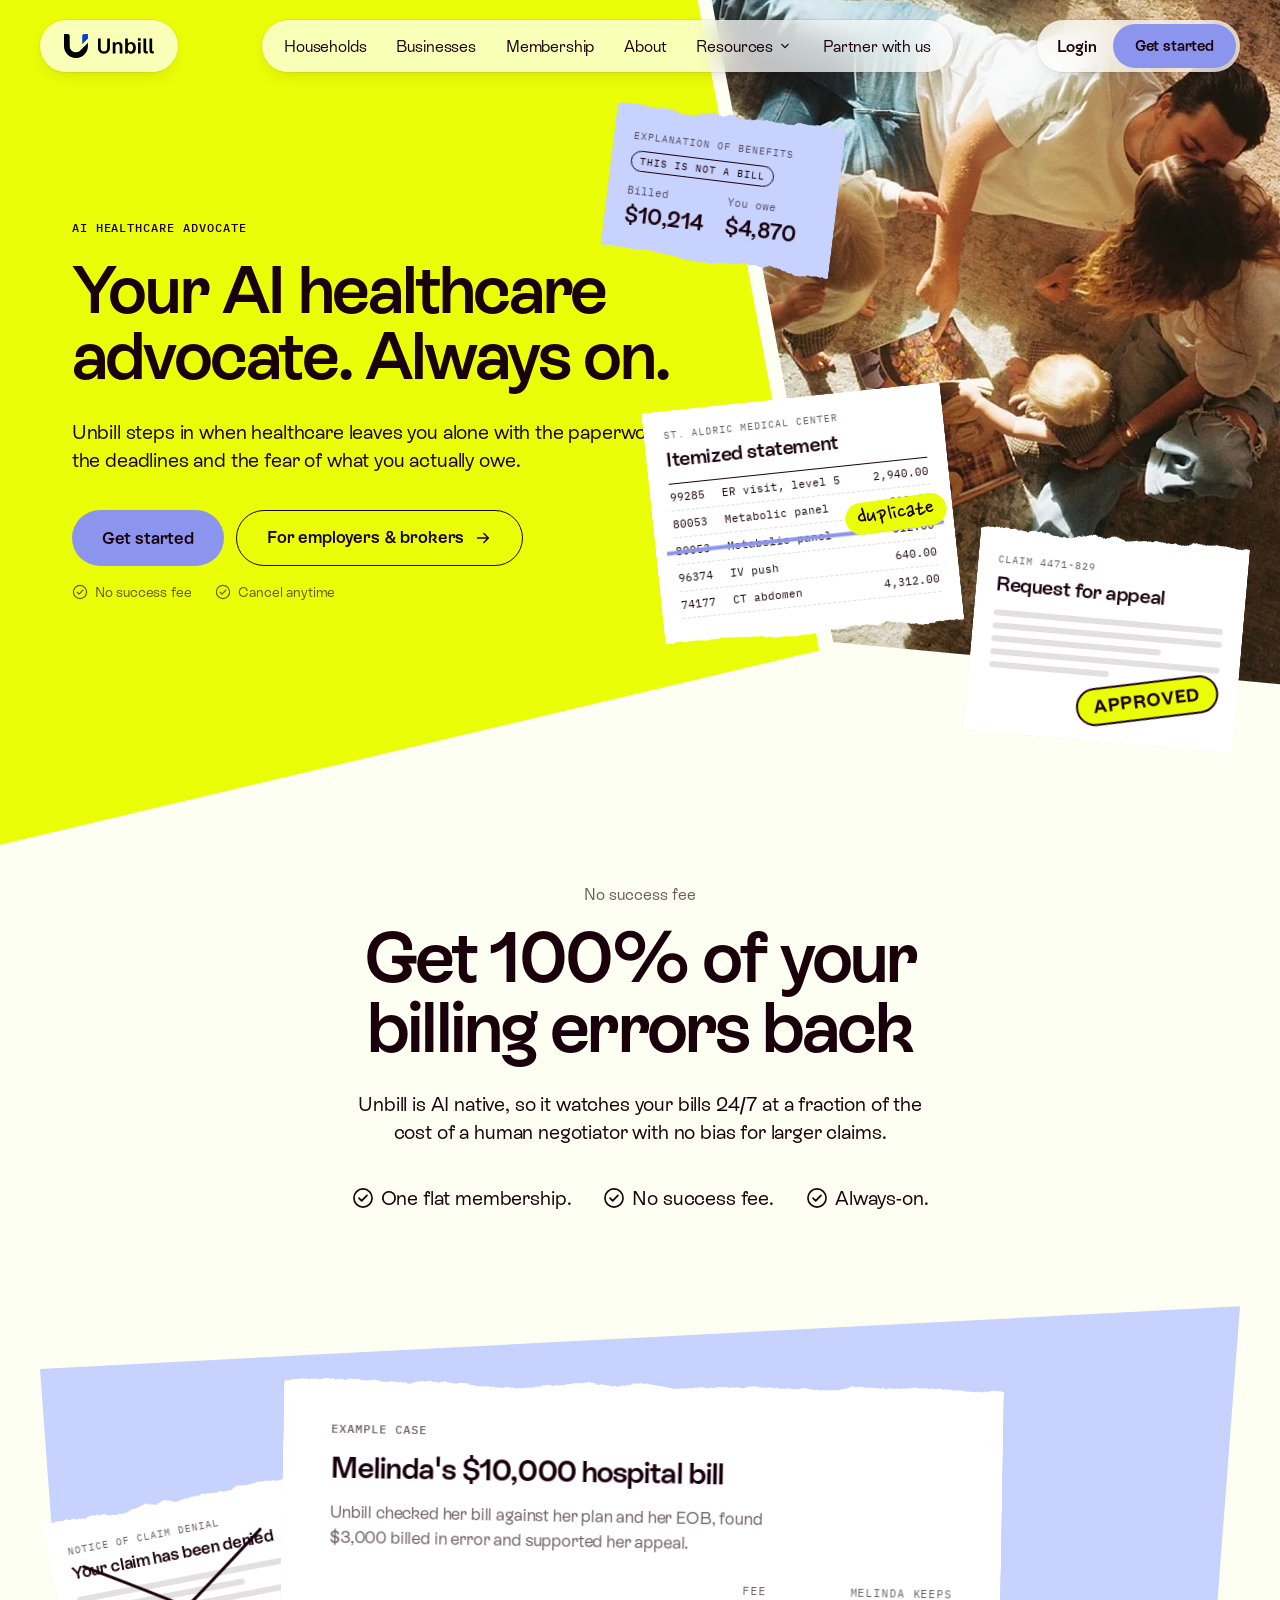
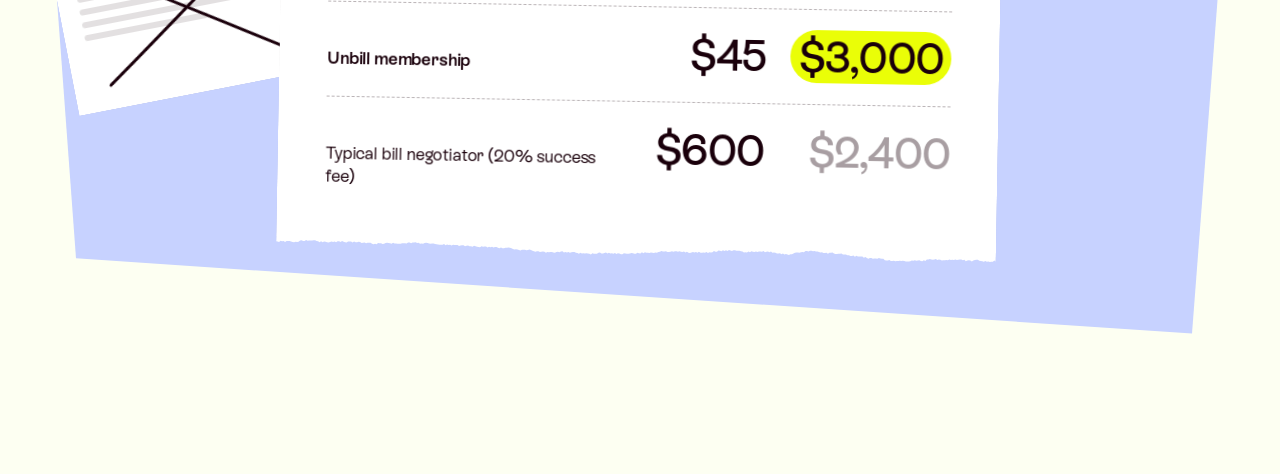
==== commit 0a848271: "Concept 01: direction #1 layout, ES Rebond Grotesque, light theme - Beveled tennis-yellow plane and " ====
--- a/concepts/01-cut-the-bill/index.html
+++ b/concepts/01-cut-the-bill/index.html
@@ -12,160 +12,136 @@
 </head>
 <body>
 
-  <!-- NAV: pill blocks with background blur -->
+  <svg width="0" height="0" style="position:absolute" aria-hidden="true">
+    <symbol id="i-check" viewBox="0 0 20 20"><circle cx="10" cy="10" r="8.25" fill="none" stroke="currentColor" stroke-width="1.5"/><path d="M6.4 10.2l2.4 2.4 4.8-5" fill="none" stroke="currentColor" stroke-width="1.6" stroke-linecap="round" stroke-linejoin="round"/></symbol>
+    <symbol id="i-arrow" viewBox="0 0 20 20"><path d="M4 10h12M11 5l5 5-5 5" fill="none" stroke="currentColor" stroke-width="1.7" stroke-linecap="round" stroke-linejoin="round"/></symbol>
+    <symbol id="i-chevron" viewBox="0 0 20 20"><path d="M6 8l4 4 4-4" fill="none" stroke="currentColor" stroke-width="1.6" stroke-linecap="round" stroke-linejoin="round"/></symbol>
+  </svg>
+
+  <!-- NAV: three blurred pills -->
   <header class="nav">
-    <a class="nav__block nav__logo" href="#" aria-label="Unbill home">
-      <img src="../../assets/logo-white.svg" alt="Unbill">
+    <a class="nav__pill nav__logo" href="#" aria-label="Unbill home">
+      <img src="../../assets/logo-dark.svg" alt="Unbill">
     </a>
-    <nav class="nav__block nav__links" aria-label="Main">
+    <nav class="nav__pill nav__links" aria-label="Main">
       <a href="#">Households</a>
       <a href="#">Businesses</a>
       <a href="#">Membership</a>
       <a href="#">About</a>
-      <a href="#">Resources</a>
-      <a href="#">Contact</a>
+      <a href="#">Resources <svg class="icon"><use href="#i-chevron"/></svg></a>
+      <a href="#">Partner with us</a>
     </nav>
-    <div class="nav__block nav__cta">
-      <a class="btn btn--primary" href="#">Add Unbill</a>
+    <div class="nav__pill nav__cta">
+      <a class="nav__login" href="#">Login</a>
+      <a class="btn btn--primary" href="#">Get started</a>
     </div>
   </header>
 
-  <!-- HERO -->
-  <section class="hero-wrap" aria-label="Introduction">
-    <div class="hero">
+  <!-- HERO: beveled yellow plane, beveled photo plane, torn papers across the seam -->
+  <section class="hero" aria-label="Introduction">
 
-      <!-- revealed under the torn corner -->
-      <div class="hero__under" aria-hidden="true"></div>
+    <div class="hero__plane">
+      <div class="hero__content">
+        <p class="eyebrow">AI healthcare advocate</p>
+        <h1>Your AI healthcare advocate. Always on.</h1>
+        <p class="hero__lede">Unbill steps in when healthcare leaves you alone with the paperwork, the deadlines and the fear of what you actually owe.</p>
+        <div class="hero__ctas">
+          <a class="btn btn--primary btn--lg" href="#">Get started</a>
+          <a class="btn btn--outline btn--lg" href="#">For employers &amp; brokers <svg class="icon"><use href="#i-arrow"/></svg></a>
+        </div>
+        <ul class="ticks">
+          <li><svg class="icon"><use href="#i-check"/></svg>No success fee</li>
+          <li><svg class="icon"><use href="#i-check"/></svg>Cancel anytime</li>
+        </ul>
+      </div>
+    </div>
 
-      <!-- white fibre of the tear -->
-      <div class="hero__fibre" aria-hidden="true"><i></i></div>
+    <div class="hero__photo">
+      <img src="../../assets/img/family-floor.jpg" alt="A family playing together on the living-room floor in the sun">
+    </div>
 
-      <!-- photo, torn at the corner -->
-      <div class="hero__photo">
-        <img src="../../assets/img/hero-family.jpg" alt="A father laughing with his two children on his shoulders">
+    <div class="hero__papers" aria-hidden="true">
 
-        <!-- a ghosted itemized bill, with the duplicate crossed out by hand -->
-        <div class="ghost-bill" aria-hidden="true">
-          <p class="ghost-bill__head"><span>CPT</span><span>CHARGES</span></p>
-          <p><span>99285</span><span>2,940.00</span></p>
-          <p><span>71046</span><span>486.00</span></p>
-          <p><span>80053</span><span>312.00</span></p>
-          <p class="is-struck"><span>80053</span><span>312.00</span>
-            <svg class="scribble scribble--strike" viewBox="0 0 200 24" preserveAspectRatio="none"><path pathLength="1" d="M3 15 C 50 9, 120 16, 197 8 M8 18 C 70 12, 140 17, 192 12"/></svg>
-            <span class="hand hand--note">duplicate!</span>
-          </p>
-          <p><span>96374</span><span>640.00</span></p>
-          <p><span>J2405</span><span>118.00</span></p>
-          <p class="ghost-bill__total"><span>BALANCE</span><span>10,214.00</span></p>
+      <!-- torn EOB strip -->
+      <div class="paper paper--eob">
+        <p class="paper__kicker">Explanation of benefits</p>
+        <p class="paper__stamp-line">This is not a bill</p>
+        <div class="paper__grid">
+          <span>Billed</span><span>You owe</span>
+          <b>$10,214</b><b>$4,870</b>
         </div>
       </div>
 
-      <div class="hero__content">
-        <a class="ticker" href="#">
-          <span class="ticker__tag">Example case</span>
-          <span class="ticker__text">Stacey kept $3,000 of a $10,000 ER bill</span>
-          <span class="ticker__arrow" aria-hidden="true">→</span>
-        </a>
-
-        <h1 class="hero__title">
-          <span class="sans">Your AI</span>
-          <span class="serif">healthcare advocate.</span>
-          <span class="hand hand--title">Always on.</span>
-        </h1>
-
-        <p class="hero__lede">Unbill steps in when healthcare leaves you alone with the paperwork, the deadlines and the fear of what you actually owe.</p>
-
-        <div class="hero__ctas">
-          <a class="btn btn--primary btn--lg" href="#">Get started</a>
-          <a class="btn btn--glass btn--lg" href="#"><span class="play" aria-hidden="true"></span>Watch a demo</a>
+      <!-- torn itemized bill, error crossed out -->
+      <div class="paper paper--bill">
+        <p class="paper__kicker">St. Aldric Medical Center</p>
+        <p class="paper__title">Itemized statement</p>
+        <div class="paper__rows">
+          <p><span>99285</span><span>ER visit, level 5</span><span>2,940.00</span></p>
+          <p><span>80053</span><span>Metabolic panel</span><span>312.00</span></p>
+          <p class="is-struck"><span>80053</span><span>Metabolic panel</span><span>312.00</span>
+            <svg class="strike" viewBox="0 0 200 20" preserveAspectRatio="none"><path d="M2 12 C 60 7, 130 14, 198 8"/></svg>
+          </p>
+          <p><span>96374</span><span>IV push</span><span>640.00</span></p>
+          <p><span>74177</span><span>CT abdomen</span><span>4,312.00</span></p>
         </div>
       </div>
-    </div>
+      <span class="paper__note">duplicate</span>
 
-    <!-- trust strip, Amperos-style row under the hero -->
-    <ul class="trust" aria-label="Membership at a glance">
-      <li><b class="serif">$15</b><span>a month, one flat membership fee</span></li>
-      <li><b class="serif">0%</b><span>success fee on what we recover</span></li>
-      <li><b class="serif">24/7</b><span>monitoring of your bills, claims and deadlines</span></li>
-      <li><b class="serif">100%</b><span>of every recovered dollar stays with you</span></li>
-    </ul>
-  </section>
-
-  <!-- WHO ARE WE HELPING -->
-  <section class="audiences" aria-labelledby="aud-title">
-    <div class="divider" aria-hidden="true"></div>
-
-    <h2 id="aud-title" class="section-title">
-      <span class="sans">Who are we</span> <span class="serif serif--italic">helping today?</span>
-    </h2>
-
-    <div class="audiences__grid">
-      <a class="card card--households" href="#">
-        <img class="card__img" src="../../assets/img/households.jpg" alt="A family walking hand in hand through a field">
-        <span class="card__tag">For households</span>
-        <div class="card__slip">
-          <h3 class="serif">Households</h3>
-          <p>Your personal healthcare advocate. You get on with life, we handle the bills.</p>
-          <span class="btn btn--ink">Learn more</span>
-        </div>
-      </a>
-
-      <a class="card card--business" href="#">
-        <img class="card__img" src="../../assets/img/business.jpg" alt="Two colleagues high-fiving across a desk">
-        <span class="card__tag">For employers &amp; brokers</span>
-        <div class="card__slip">
-          <h3 class="serif">Businesses and benefits brokers</h3>
-          <p>For self-insured and fully insured employers, and the brokers who advise them. Billing support for your whole workforce.</p>
-          <span class="btn btn--ink">Learn more</span>
-        </div>
-      </a>
+      <!-- torn appeal letter -->
+      <div class="paper paper--appeal">
+        <p class="paper__kicker">Claim 4471-829</p>
+        <p class="paper__title">Request for appeal</p>
+        <div class="paper__lines"><i></i><i></i><i style="width:74%"></i><i></i><i style="width:52%"></i></div>
+        <span class="stamp">Approved</span>
+      </div>
     </div>
   </section>
 
-  <!-- FLAT FEE -->
-  <section class="flat" aria-labelledby="flat-title">
-    <h2 id="flat-title" class="flat__title">
-      <span class="sans">Get</span>
-      <span class="circled">
-        <span class="serif">100%</span>
-        <svg class="scribble scribble--circle" viewBox="0 0 240 120" preserveAspectRatio="none" aria-hidden="true"><path pathLength="1" d="M128 10 C 60 4, 8 28, 10 62 C 12 100, 90 114, 160 106 C 222 98, 236 60, 214 34 C 192 10, 120 4, 70 16"/></svg>
-      </span>
-      <span class="sans">of your</span>
-      <span class="serif serif--italic">billing errors back</span>
-    </h2>
-    <p class="flat__lede">One flat membership. No success fee. Every dollar we recover stays with you. Unbill is AI native, so it watches your bills 24/7 at a fraction of the cost of a human negotiator. That is why we can charge a flat fee.</p>
+  <!-- PRICING -->
+  <section class="pricing" aria-labelledby="pricing-title">
+    <p class="eyebrow eyebrow--muted">No success fee</p>
+    <h2 id="pricing-title">Get 100% of your billing errors back</h2>
+    <p class="pricing__lede">Unbill is AI native, so it watches your bills 24/7 at a fraction of the cost of a human negotiator with no bias for larger claims.</p>
+    <ul class="ticks ticks--lg">
+      <li><svg class="icon"><use href="#i-check"/></svg>One flat membership.</li>
+      <li><svg class="icon"><use href="#i-check"/></svg>No success fee.</li>
+      <li><svg class="icon"><use href="#i-check"/></svg>Always-on.</li>
+    </ul>
 
-    <div class="receipt-stage">
-      <div class="receipt-wrap">
-        <article class="receipt">
-          <p class="eyebrow">Example case</p>
-          <h3><span class="serif">Stacey's</span> $10,000 hospital bill</h3>
-          <p class="receipt__text">Unbill checked her bill against her plan and her EOB, found $3,000 billed in error and supported her appeal. Resolved in 3 months.</p>
+    <div class="case">
+      <div class="case__plane" aria-hidden="true"></div>
 
-          <table class="receipt__table">
-            <thead>
-              <tr><th></th><th>Fee</th><th>Stacey keeps</th></tr>
-            </thead>
-            <tbody>
-              <tr class="is-unbill"><td>Unbill membership</td><td>$45</td><td><mark>$3,000</mark></td></tr>
-              <tr class="is-other"><td>Typical bill negotiator <em>(20% success fee)</em></td><td>$600</td>
-                <td><span class="struck">$2,400<svg class="scribble scribble--cross" viewBox="0 0 100 30" preserveAspectRatio="none" aria-hidden="true"><path pathLength="1" d="M4 22 C 30 14, 60 18, 96 6 M6 10 C 40 16, 70 12, 94 24"/></svg></span></td></tr>
-            </tbody>
-          </table>
-
-          <div class="receipt__foot">
-            <span class="barcode"></span>
-            <span>Thank you for not paying twice</span>
-          </div>
-
-          <span class="stamp">Resolved<small>in 3 months</small></span>
-        </article>
+      <div class="paper paper--side paper--denial" aria-hidden="true">
+        <p class="paper__kicker">Notice of claim denial</p>
+        <p class="paper__title">Your claim has been denied</p>
+        <div class="paper__lines"><i></i><i style="width:80%"></i><i></i><i style="width:60%"></i></div>
+        <svg class="strike strike--cross" viewBox="0 0 100 100" preserveAspectRatio="none"><path d="M8 12 C 40 40, 62 62, 92 90 M90 10 C 60 42, 38 64, 10 92"/></svg>
       </div>
 
-      <p class="hand hand--aside" aria-hidden="true">
-        $600 more stays<br>with Stacey
-        <svg class="scribble scribble--arrow" viewBox="0 0 120 90" aria-hidden="true"><path pathLength="1" d="M108 6 C 92 40, 60 66, 12 74 M28 60 L 10 75 L 30 86"/></svg>
-      </p>
+      <article class="receipt">
+        <p class="eyebrow">Example case</p>
+        <h3>Melinda's $10,000 hospital bill</h3>
+        <p class="receipt__text">Unbill checked her bill against her plan and her EOB, found $3,000 billed in error and supported her appeal.</p>
+
+        <div class="receipt__table" role="table" aria-label="Fees compared">
+          <div class="receipt__row receipt__row--head" role="row">
+            <span role="columnheader"></span>
+            <span role="columnheader">Fee</span>
+            <span role="columnheader">Melinda keeps</span>
+          </div>
+          <div class="receipt__row receipt__row--unbill" role="row">
+            <span role="cell">Unbill membership</span>
+            <span role="cell" class="num">$45</span>
+            <span role="cell" class="num"><mark>$3,000</mark></span>
+          </div>
+          <div class="receipt__row receipt__row--other" role="row">
+            <span role="cell">Typical bill negotiator (20% success fee)</span>
+            <span role="cell" class="num">$600</span>
+            <span role="cell" class="num num--muted">$2,400</span>
+          </div>
+        </div>
+      </article>
     </div>
   </section>
 
--- a/concepts/01-cut-the-bill/torn.css
+++ b/concepts/01-cut-the-bill/torn.css
@@ -1,10 +1,5 @@
 /* Generated by tools/torn.py — do not edit by hand. */
 :root {
-  --tear-photo: url("data:image/svg+xml,%3Csvg xmlns='http://www.w3.org/2000/svg' viewBox='0 0 1400 860' preserveAspectRatio='none'%3E%3Cpolygon fill='%23000' points='0.0,0.0 1400.0,0.0 1400.0,560.0 1403.3,558.4 1400.5,559.7 1395.5,556.1 1393.1,558.1 1389.5,557.7 1385.3,555.8 1383.6,559.1 1381.2,561.1 1377.7,560.8 1376.4,565.0 1373.5,565.8 1370.6,566.8 1367.0,566.3 1364.9,568.8 1362.4,570.5 1361.1,574.8 1358.9,577.1 1357.4,580.9 1357.0,587.1 1355.4,590.6 1352.7,592.0 1350.1,593.5 1349.1,598.4 1346.7,600.4 1344.1,601.8 1342.0,604.4 1338.3,603.7 1335.3,604.5 1332.1,604.7 1329.5,606.2 1326.3,606.4 1323.3,607.2 1320.6,608.4 1317.2,608.4 1315.0,610.6 1311.6,610.5 1308.1,610.2 1304.9,610.4 1302.2,611.8 1298.3,610.6 1295.2,611.1 1292.9,613.2 1289.3,612.6 1287.7,616.3 1284.5,616.6 1281.5,617.2 1278.1,617.1 1275.3,618.3 1272.5,619.4 1269.2,619.4 1266.0,619.7 1264.7,624.0 1261.0,623.2 1258.9,625.8 1256.7,628.1 1253.0,627.3 1250.7,629.5 1247.5,629.8 1244.3,630.0 1242.0,632.2 1238.3,631.4 1236.5,634.5 1233.3,634.9 1230.5,635.9 1227.6,637.0 1225.9,640.2 1221.8,638.6 1219.5,640.8 1216.5,641.4 1214.3,643.9 1210.8,643.5 1207.7,644.0 1204.3,643.8 1200.9,643.8 1198.9,646.6 1196.3,648.0 1192.9,647.9 1191.2,651.3 1187.8,651.3 1185.2,652.7 1182.6,654.3 1177.7,651.0 1174.6,651.5 1172.1,653.3 1168.7,653.1 1166.6,655.5 1164.7,658.6 1162.2,660.3 1158.7,660.0 1157.4,664.2 1154.8,665.8 1150.7,664.1 1147.7,664.8 1144.8,665.8 1143.0,668.9 1140.5,670.7 1136.6,669.5 1133.6,670.2 1131.6,673.0 1128.5,673.5 1125.3,673.6 1124.0,678.0 1121.1,678.8 1119.6,682.8 1117.8,685.9 1115.2,687.4 1112.5,688.6 1109.0,688.4 1105.1,687.2 1103.7,691.2 1101.2,692.9 1098.7,694.8 1097.3,698.8 1095.3,701.5 1092.5,702.6 1089.3,703.0 1087.0,705.0 1084.7,707.2 1082.3,709.2 1080.1,711.6 1078.6,715.2 1075.9,716.6 1073.0,717.6 1069.5,717.2 1067.9,720.9 1065.3,722.3 1062.4,723.2 1060.3,725.9 1057.8,727.6 1055.8,730.2 1054.1,733.8 1052.0,736.4 1049.1,737.2 1047.5,740.9 1045.3,743.1 1043.0,745.4 1041.0,748.1 1039.0,750.9 1036.3,752.3 1032.6,751.5 1029.9,752.8 1027.8,755.3 1024.4,755.2 1021.8,756.6 1017.6,754.9 1014.6,755.6 1010.8,754.7 1007.9,755.6 1004.6,755.7 1001.5,756.0 997.6,754.8 993.6,753.6 991.5,756.2 987.9,755.5 985.6,757.7 983.4,759.9 978.8,757.3 976.0,758.5 974.1,761.5 970.0,759.8 966.8,760.2 963.0,759.1 959.5,758.8 956.7,760.0 953.4,760.0 951.1,762.2 947.8,762.2 943.5,760.2 940.9,761.8 937.9,762.4 934.8,763.0 931.9,763.8 930.0,766.8 927.7,769.0 923.4,767.0 921.0,768.8 917.3,768.1 914.1,768.3 910.6,768.0 907.7,768.9 905.3,771.0 902.1,771.2 899.3,772.3 896.2,772.7 893.4,773.9 891.7,777.2 888.1,776.6 885.9,779.1 883.3,780.6 881.5,783.8 879.3,786.1 877.0,788.4 875.2,791.6 871.7,791.3 870.6,795.8 868.1,797.5 865.4,798.8 863.1,801.1 861.0,803.6 857.8,804.0 855.1,805.2 852.9,807.5 849.8,808.0 847.8,810.8 845.7,813.4 842.8,814.2 839.5,814.3 836.6,815.2 833.6,815.9 830.6,816.7 829.0,820.2 825.7,820.2 821.5,818.5 818.4,819.0 815.2,819.3 813.6,822.9 811.2,824.9 809.2,827.6 806.4,828.8 803.9,830.4 800.6,830.5 799.1,834.4 795.4,833.6 792.4,834.3 789.7,835.7 788.5,840.0 784.8,839.2 782.4,841.2 780.0,843.2 778.1,846.1 774.9,846.5 773.6,850.7 770.7,851.5 767.9,852.7 766.2,856.0 0.0,860.0'/%3E%3C/svg%3E");
-  --tear-paper: url("data:image/svg+xml,%3Csvg xmlns='http://www.w3.org/2000/svg' viewBox='0 0 1400 860' preserveAspectRatio='none'%3E%3Cpolygon fill='%23000' points='0.0,0.0 1400.0,0.0 1400.0,590.0 1408.7,569.8 1405.6,570.2 1399.1,563.7 1398.5,569.4 1392.8,564.4 1389.5,564.6 1389.2,570.9 1387.7,574.7 1384.1,574.1 1383.8,580.4 1379.2,577.8 1377.5,581.3 1372.8,578.3 1370.7,580.9 1368.3,582.8 1367.2,587.5 1366.2,592.3 1365.2,597.3 1365.0,603.8 1361.7,603.8 1358.1,603.2 1355.7,605.2 1353.6,607.7 1350.8,608.8 1349.7,613.5 1346.1,613.0 1343.9,615.3 1339.3,612.7 1336.1,613.0 1334.2,616.1 1331.5,617.3 1328.5,618.0 1326.2,620.2 1323.8,622.0 1319.8,620.7 1316.1,619.9 1312.2,618.8 1310.3,621.8 1307.2,622.2 1304.1,622.7 1299.7,620.5 1300.0,628.0 1297.1,628.9 1294.5,630.5 1294.0,636.4 1290.0,635.0 1286.6,634.9 1283.2,634.7 1280.5,636.0 1277.2,636.0 1273.8,636.0 1271.1,637.3 1267.4,636.5 1266.3,641.2 1264.9,645.2 1259.3,640.5 1257.9,644.5 1254.9,645.1 1250.5,643.0 1248.8,646.4 1243.6,642.4 1244.1,650.4 1240.4,649.6 1237.2,649.9 1235.9,654.2 1233.6,656.3 1231.3,658.5 1227.2,656.9 1224.2,657.6 1222.4,660.7 1220.0,662.8 1216.5,662.3 1212.1,660.2 1207.6,657.8 1207.7,664.8 1204.6,665.5 1198.8,660.3 1198.2,665.9 1192.4,660.7 1190.2,663.1 1187.4,664.3 1182.6,661.3 1179.0,660.7 1177.5,664.5 1174.2,664.6 1172.1,667.0 1169.2,668.1 1166.2,668.6 1162.4,667.7 1162.1,674.0 1158.9,674.2 1156.2,675.7 1152.5,674.8 1149.7,675.9 1147.8,679.0 1146.6,683.5 1142.2,681.3 1139.0,681.4 1136.7,683.6 1133.7,684.3 1130.7,685.0 1129.9,690.2 1128.0,693.3 1125.9,695.9 1122.7,696.2 1121.2,700.0 1117.3,698.8 1113.3,697.4 1109.8,697.1 1109.5,703.3 1105.0,700.9 1103.5,704.8 1102.2,708.9 1100.5,712.4 1098.6,715.4 1095.7,716.3 1091.4,714.2 1090.3,718.9 1088.4,721.9 1086.2,724.2 1084.6,727.9 1081.8,729.0 1079.6,731.3 1074.1,726.9 1072.9,731.1 1069.2,730.4 1065.6,729.9 1064.5,734.6 1063.5,739.4 1061.5,742.3 1060.5,747.0 1057.9,748.5 1055.8,751.2 1054.5,755.4 1052.7,758.5 1049.9,759.7 1048.1,762.9 1045.3,763.9 1044.2,768.7 1040.3,767.6 1037.4,768.3 1035.9,772.2 1032.4,771.8 1028.0,769.5 1025.3,770.9 1022.3,771.6 1016.8,767.1 1015.5,771.4 1010.3,767.5 1007.1,767.7 1004.3,768.9 1000.3,767.5 998.6,771.0 996.0,772.3 993.9,775.0 992.5,779.0 987.6,775.7 985.1,777.6 982.4,778.8 978.1,776.7 975.4,778.1 970.4,774.5 966.8,774.1 963.0,773.2 960.6,774.9 957.3,775.1 954.5,776.1 949.9,773.6 946.9,774.2 942.7,772.5 940.3,774.3 936.9,774.3 936.0,779.4 931.8,777.4 929.3,779.2 929.0,785.6 926.4,787.0 922.3,785.5 919.7,787.0 916.2,786.7 914.6,790.3 910.9,789.5 907.8,790.0 904.6,790.3 902.7,793.2 901.4,797.5 897.8,797.0 894.0,796.0 891.8,798.4 890.5,802.5 889.7,807.9 886.0,807.2 884.5,811.0 880.7,809.9 879.7,814.8 876.6,815.2 873.6,816.0 870.8,817.0 868.4,819.1 863.9,816.6 862.9,821.5 860.3,823.0 857.3,823.7 855.5,826.9 855.0,832.7 851.5,832.5 848.2,832.6 846.3,835.5 841.7,832.8 840.8,837.9 838.1,839.3 834.1,837.8 830.8,837.8 828.0,839.0 822.8,835.1 821.4,839.1 818.0,838.9 816.2,842.2 812.5,841.4 810.3,843.7 806.1,842.0 805.4,847.5 800.2,843.5 796.6,843.1 793.6,843.7 792.5,848.3 789.5,849.1 787.3,851.4 785.3,854.3 784.0,858.5 779.7,856.3 778.4,860.6 776.7,864.1 772.9,863.0 770.5,865.1 0.0,860.0'/%3E%3C/svg%3E");
-  --tear-photo-m: url("data:image/svg+xml,%3Csvg xmlns='http://www.w3.org/2000/svg' viewBox='0 0 400 800' preserveAspectRatio='none'%3E%3Cpolygon fill='%23000' points='0.0,0.0 400.0,0.0 400.0,640.0 412.9,653.8 410.0,654.8 407.2,656.1 404.4,657.3 402.5,659.9 398.8,659.8 396.3,661.5 393.1,662.1 391.1,664.6 387.8,665.0 384.5,665.6 381.4,666.3 378.5,667.5 376.1,669.3 373.9,671.3 370.2,671.3 367.9,673.2 364.4,673.4 361.6,674.7 359.6,677.1 356.3,677.6 354.5,680.4 351.0,680.6 348.8,682.7 346.5,684.8 344.0,686.4 340.6,686.7 338.4,689.0 335.4,689.8 332.6,691.1 329.6,691.9 327.1,693.8 325.3,696.5 322.4,697.5 319.3,698.3 316.8,700.1 314.6,702.2 311.9,703.6 309.0,704.6 306.9,706.9 304.8,709.3 302.6,711.4 299.2,711.8 296.7,713.4 294.4,715.6 292.4,718.0 289.5,719.0 287.1,721.0 283.8,721.3 280.9,722.4 277.9,723.4 276.0,726.0 272.8,726.7 270.3,728.3 267.8,730.0 265.1,731.5 262.1,732.3 259.6,734.0 257.7,736.7 255.1,738.3 252.1,739.2 249.4,740.6 247.0,742.4 244.7,744.5 242.4,746.4 238.9,746.7 237.0,749.3 233.6,749.5 231.7,752.1 229.0,753.6 226.8,755.7 223.9,756.8 221.2,758.2 218.7,759.8 215.6,760.7 212.7,761.8 209.7,762.6 207.0,764.1 204.6,766.0 202.9,768.9 200.1,770.2 197.4,771.6 194.9,773.2 191.5,773.6 188.4,774.2 186.3,776.7 183.5,777.9 181.5,780.3 178.7,781.5 175.3,781.8 172.5,783.2 170.9,786.2 168.4,787.9 166.1,789.9 163.0,790.7 160.4,792.2 157.5,793.3 154.8,794.7 152.0,796.0 150.1,798.6 147.3,799.8 0.0,800.0'/%3E%3C/svg%3E");
-  --tear-paper-m: url("data:image/svg+xml,%3Csvg xmlns='http://www.w3.org/2000/svg' viewBox='0 0 400 800' preserveAspectRatio='none'%3E%3Cpolygon fill='%23000' points='0.0,0.0 400.0,0.0 400.0,652.0 418.3,662.2 415.2,663.0 412.2,663.8 410.1,666.2 407.7,668.0 403.9,667.7 400.5,668.1 397.3,668.7 395.6,671.5 391.6,671.0 388.4,671.6 385.8,673.0 383.5,675.1 380.7,676.4 378.8,679.1 375.4,679.3 373.1,681.3 370.1,682.2 366.8,682.7 364.8,685.1 361.0,684.9 359.5,688.1 355.2,687.1 353.4,689.9 351.3,692.2 348.6,693.6 345.1,693.7 342.9,695.8 339.6,696.3 336.6,697.2 333.7,698.3 331.4,700.4 329.3,702.6 325.8,702.8 322.5,703.3 320.1,705.1 318.4,708.1 315.6,709.3 312.7,710.3 310.0,711.7 308.1,714.5 305.4,715.8 302.1,716.2 299.7,718.2 298.0,721.0 295.4,722.6 292.4,723.5 290.7,726.5 287.0,726.4 284.2,727.5 281.3,728.6 279.6,731.6 276.6,732.6 274.1,734.3 271.6,736.0 269.1,737.6 265.4,737.6 263.7,740.4 261.5,742.6 258.8,744.0 255.7,744.8 253.1,746.4 251.3,749.1 249.1,751.2 246.3,752.5 242.7,752.4 240.6,754.8 238.1,756.6 236.1,758.9 233.8,761.0 231.5,763.0 228.0,763.2 225.6,765.0 223.1,766.7 220.2,767.8 216.7,767.9 213.7,768.9 211.2,770.6 208.0,771.2 206.3,774.1 204.1,776.3 201.4,777.8 198.7,779.1 196.2,780.8 192.5,780.6 190.6,783.3 187.9,784.7 186.5,788.1 183.8,789.5 180.1,789.3 177.1,790.3 176.4,794.7 173.4,795.7 171.0,797.5 168.5,799.2 165.2,799.6 162.1,800.4 158.7,800.8 156.1,802.2 154.3,805.2 151.4,806.2 0.0,800.0'/%3E%3C/svg%3E");
-  --tear-top: url("data:image/svg+xml,%3Csvg xmlns='http://www.w3.org/2000/svg' viewBox='0 0 1440 40' preserveAspectRatio='none'%3E%3Cpolygon fill='%23000' points='0.0,24.5 3.0,24.0 6.0,24.2 9.0,23.4 12.0,25.2 15.0,25.1 18.0,24.8 21.0,26.4 24.0,26.8 27.0,26.3 30.0,26.0 33.0,27.1 36.0,26.5 39.0,26.7 42.0,27.4 45.0,26.4 48.0,27.1 51.0,27.1 54.0,25.9 57.0,27.5 60.0,26.2 63.0,27.9 66.0,28.0 69.0,27.3 72.0,26.0 75.0,27.2 78.0,27.0 81.0,28.6 84.0,26.8 87.0,28.7 90.0,28.9 93.0,28.0 96.0,27.8 99.0,25.8 102.0,27.4 105.0,25.8 108.0,26.7 111.0,26.5 114.0,24.4 117.0,25.8 120.0,26.1 123.0,23.8 126.0,24.5 129.0,25.5 132.0,24.0 135.0,25.8 138.0,24.2 141.0,25.5 144.0,23.7 147.0,24.7 150.0,26.0 153.0,24.6 156.0,25.1 159.0,26.1 162.0,25.6 165.0,24.7 168.0,24.6 171.0,24.0 174.0,25.5 177.0,24.4 180.0,24.8 183.0,23.0 186.0,24.9 189.0,23.5 192.0,24.9 195.0,25.6 198.0,25.2 201.0,26.7 204.0,26.1 207.0,26.3 210.0,27.2 213.0,25.4 216.0,27.9 219.0,27.2 222.0,26.8 225.0,28.1 228.0,26.9 231.0,28.9 234.0,27.8 237.0,27.3 240.0,28.5 243.0,27.9 246.0,27.4 249.0,29.0 252.0,27.2 255.0,29.1 258.0,27.6 261.0,28.5 264.0,29.4 267.0,28.3 270.0,28.4 273.0,27.2 276.0,25.9 279.0,25.3 282.0,24.9 285.0,25.5 288.0,24.7 291.0,24.6 294.0,25.3 297.0,22.9 300.0,22.7 303.0,23.4 306.0,21.3 309.0,20.8 312.0,21.5 315.0,20.6 318.0,20.9 321.0,20.2 324.0,20.4 327.0,19.5 330.0,17.4 333.0,17.3 336.0,15.7 339.0,13.8 342.0,15.0 345.0,12.5 348.0,11.5 351.0,10.7 354.0,11.4 357.0,11.5 360.0,10.9 363.0,9.9 366.0,10.0 369.0,9.9 372.0,12.2 375.0,12.5 378.0,12.2 381.0,12.9 384.0,12.2 387.0,13.2 390.0,12.4 393.0,11.1 396.0,12.8 399.0,10.8 402.0,12.5 405.0,12.6 408.0,12.6 411.0,12.5 414.0,14.5 417.0,12.5 420.0,13.6 423.0,14.3 426.0,12.0 429.0,11.9 432.0,12.8 435.0,12.7 438.0,13.4 441.0,14.2 444.0,13.0 447.0,13.7 450.0,13.8 453.0,13.1 456.0,15.1 459.0,14.6 462.0,14.1 465.0,12.1 468.0,14.2 471.0,14.0 474.0,13.1 477.0,13.7 480.0,12.8 483.0,12.1 486.0,11.7 489.0,12.0 492.0,11.3 495.0,11.9 498.0,12.7 501.0,12.3 504.0,12.5 507.0,12.2 510.0,11.2 513.0,12.2 516.0,12.1 519.0,13.2 522.0,12.5 525.0,11.8 528.0,12.7 531.0,13.5 534.0,11.7 537.0,13.4 540.0,11.3 543.0,12.1 546.0,12.3 549.0,13.9 552.0,14.8 555.0,14.6 558.0,13.7 561.0,15.1 564.0,13.3 567.0,12.6 570.0,13.9 573.0,12.8 576.0,12.9 579.0,13.1 582.0,14.4 585.0,13.6 588.0,15.1 591.0,15.2 594.0,15.8 597.0,14.7 600.0,15.3 603.0,14.8 606.0,13.9 609.0,13.5 612.0,14.4 615.0,13.0 618.0,15.1 621.0,13.1 624.0,12.8 627.0,13.0 630.0,15.0 633.0,13.3 636.0,12.4 639.0,11.7 642.0,11.3 645.0,12.6 648.0,12.3 651.0,12.4 654.0,12.5 657.0,10.8 660.0,12.2 663.0,11.7 666.0,12.8 669.0,12.9 672.0,13.2 675.0,11.2 678.0,13.4 681.0,13.7 684.0,13.8 687.0,11.7 690.0,12.2 693.0,12.3 696.0,12.4 699.0,14.7 702.0,14.6 705.0,14.0 708.0,13.9 711.0,12.8 714.0,11.2 717.0,10.2 720.0,10.0 723.0,11.7 726.0,10.4 729.0,11.0 732.0,11.5 735.0,10.6 738.0,11.3 741.0,11.4 744.0,12.6 747.0,12.0 750.0,12.1 753.0,13.9 756.0,12.7 759.0,13.6 762.0,13.1 765.0,11.7 768.0,12.7 771.0,12.9 774.0,13.7 777.0,12.4 780.0,12.8 783.0,11.7 786.0,10.3 789.0,11.6 792.0,9.5 795.0,11.4 798.0,9.9 801.0,9.5 804.0,10.1 807.0,11.7 810.0,12.4 813.0,10.3 816.0,12.2 819.0,13.0 822.0,14.5 825.0,13.6 828.0,14.7 831.0,14.4 834.0,15.8 837.0,14.4 840.0,16.2 843.0,14.5 846.0,14.3 849.0,15.5 852.0,14.7 855.0,13.3 858.0,14.3 861.0,12.6 864.0,14.4 867.0,14.1 870.0,14.1 873.0,13.4 876.0,12.4 879.0,12.3 882.0,12.2 885.0,13.7 888.0,12.2 891.0,15.0 894.0,13.5 897.0,14.5 900.0,14.9 903.0,16.3 906.0,14.9 909.0,14.1 912.0,14.9 915.0,12.7 918.0,13.0 921.0,13.0 924.0,13.7 927.0,13.8 930.0,13.7 933.0,13.0 936.0,12.8 939.0,12.1 942.0,13.5 945.0,12.6 948.0,12.4 951.0,10.6 954.0,11.2 957.0,12.0 960.0,11.6 963.0,10.6 966.0,11.7 969.0,12.8 972.0,11.2 975.0,10.8 978.0,10.6 981.0,11.1 984.0,10.8 987.0,8.6 990.0,8.3 993.0,8.6 996.0,9.1 999.0,10.0 1002.0,9.4 1005.0,10.2 1008.0,9.9 1011.0,11.7 1014.0,10.7 1017.0,8.6 1020.0,10.4 1023.0,7.9 1026.0,8.5 1029.0,10.2 1032.0,9.9 1035.0,10.1 1038.0,9.6 1041.0,9.3 1044.0,10.6 1047.0,9.5 1050.0,10.2 1053.0,11.2 1056.0,10.9 1059.0,12.3 1062.0,13.6 1065.0,13.6 1068.0,13.3 1071.0,13.8 1074.0,13.5 1077.0,12.8 1080.0,14.2 1083.0,13.7 1086.0,14.3 1089.0,14.5 1092.0,13.1 1095.0,13.4 1098.0,14.0 1101.0,13.6 1104.0,13.5 1107.0,15.2 1110.0,16.0 1113.0,16.2 1116.0,16.5 1119.0,17.3 1122.0,17.4 1125.0,17.9 1128.0,17.9 1131.0,18.0 1134.0,19.2 1137.0,18.2 1140.0,19.4 1143.0,20.6 1146.0,20.7 1149.0,20.7 1152.0,19.9 1155.0,20.3 1158.0,20.4 1161.0,20.7 1164.0,20.0 1167.0,20.6 1170.0,21.2 1173.0,19.2 1176.0,20.2 1179.0,20.3 1182.0,19.1 1185.0,19.2 1188.0,20.4 1191.0,18.1 1194.0,19.6 1197.0,18.8 1200.0,20.7 1203.0,21.4 1206.0,20.6 1209.0,19.9 1212.0,21.6 1215.0,22.1 1218.0,23.2 1221.0,23.1 1224.0,23.8 1227.0,24.5 1230.0,24.1 1233.0,24.1 1236.0,25.8 1239.0,24.2 1242.0,25.6 1245.0,24.8 1248.0,25.3 1251.0,23.1 1254.0,24.7 1257.0,22.7 1260.0,21.7 1263.0,22.4 1266.0,23.0 1269.0,22.3 1272.0,23.7 1275.0,23.9 1278.0,24.7 1281.0,23.7 1284.0,23.5 1287.0,23.4 1290.0,24.8 1293.0,25.3 1296.0,24.1 1299.0,23.0 1302.0,23.9 1305.0,22.2 1308.0,21.0 1311.0,20.2 1314.0,21.6 1317.0,21.7 1320.0,21.7 1323.0,21.8 1326.0,22.6 1329.0,22.3 1332.0,24.4 1335.0,22.8 1338.0,23.3 1341.0,23.3 1344.0,23.0 1347.0,21.9 1350.0,21.5 1353.0,22.5 1356.0,21.9 1359.0,24.3 1362.0,23.6 1365.0,25.3 1368.0,24.0 1371.0,24.3 1374.0,24.0 1377.0,24.4 1380.0,23.6 1383.0,23.0 1386.0,24.6 1389.0,23.3 1392.0,23.1 1395.0,23.0 1398.0,23.3 1401.0,23.0 1404.0,23.3 1407.0,23.0 1410.0,21.8 1413.0,22.7 1416.0,22.0 1419.0,19.5 1422.0,21.2 1425.0,21.2 1428.0,20.8 1431.0,19.1 1434.0,20.8 1437.0,20.2 1440.0,18.6 1440.0,40.0 0.0,40.0'/%3E%3C/svg%3E");
-  --tear-bottom: url("data:image/svg+xml,%3Csvg xmlns='http://www.w3.org/2000/svg' viewBox='0 0 1440 40' preserveAspectRatio='none'%3E%3Cpolygon fill='%23000' points='0.0,0.0 1440.0,0.0 1440.0,24.8 1437.0,23.0 1434.0,23.7 1431.0,24.0 1428.0,23.4 1425.0,25.1 1422.0,23.9 1419.0,23.0 1416.0,24.5 1413.0,23.9 1410.0,24.1 1407.0,23.3 1404.0,23.4 1401.0,23.4 1398.0,23.4 1395.0,23.1 1392.0,22.4 1389.0,21.6 1386.0,22.0 1383.0,20.6 1380.0,21.7 1377.0,21.4 1374.0,21.3 1371.0,21.7 1368.0,20.7 1365.0,19.1 1362.0,19.1 1359.0,18.7 1356.0,18.5 1353.0,17.8 1350.0,16.9 1347.0,16.6 1344.0,16.7 1341.0,17.7 1338.0,17.7 1335.0,17.2 1332.0,17.6 1329.0,18.4 1326.0,17.0 1323.0,15.3 1320.0,16.3 1317.0,15.1 1314.0,14.9 1311.0,16.6 1308.0,15.4 1305.0,15.8 1302.0,15.4 1299.0,16.6 1296.0,17.5 1293.0,16.6 1290.0,15.8 1287.0,16.6 1284.0,15.4 1281.0,16.3 1278.0,14.8 1275.0,17.2 1272.0,17.6 1269.0,17.9 1266.0,17.9 1263.0,19.0 1260.0,18.7 1257.0,19.2 1254.0,16.9 1251.0,16.5 1248.0,17.5 1245.0,17.1 1242.0,16.0 1239.0,17.0 1236.0,16.4 1233.0,16.9 1230.0,16.2 1227.0,15.6 1224.0,17.2 1221.0,17.0 1218.0,15.6 1215.0,14.2 1212.0,16.0 1209.0,15.7 1206.0,15.8 1203.0,15.5 1200.0,15.9 1197.0,14.4 1194.0,14.2 1191.0,13.9 1188.0,14.1 1185.0,15.3 1182.0,15.7 1179.0,14.3 1176.0,14.7 1173.0,15.5 1170.0,14.4 1167.0,14.5 1164.0,16.1 1161.0,16.0 1158.0,14.6 1155.0,16.2 1152.0,15.9 1149.0,14.8 1146.0,16.5 1143.0,15.7 1140.0,14.4 1137.0,15.0 1134.0,14.2 1131.0,14.6 1128.0,15.0 1125.0,14.9 1122.0,13.8 1119.0,13.5 1116.0,15.2 1113.0,15.6 1110.0,13.6 1107.0,15.0 1104.0,14.5 1101.0,14.6 1098.0,14.7 1095.0,13.2 1092.0,13.9 1089.0,15.4 1086.0,14.1 1083.0,14.1 1080.0,16.1 1077.0,14.5 1074.0,13.7 1071.0,13.4 1068.0,13.1 1065.0,14.6 1062.0,12.2 1059.0,13.6 1056.0,13.6 1053.0,13.6 1050.0,13.6 1047.0,14.8 1044.0,14.7 1041.0,12.9 1038.0,15.0 1035.0,14.4 1032.0,15.6 1029.0,14.8 1026.0,16.4 1023.0,16.2 1020.0,15.8 1017.0,14.1 1014.0,15.0 1011.0,14.7 1008.0,14.9 1005.0,13.9 1002.0,15.8 999.0,15.8 996.0,15.8 993.0,16.8 990.0,18.3 987.0,16.9 984.0,17.5 981.0,19.4 978.0,18.8 975.0,20.3 972.0,18.2 969.0,19.5 966.0,20.4 963.0,20.3 960.0,18.8 957.0,19.9 954.0,17.9 951.0,19.3 948.0,17.9 945.0,18.0 942.0,15.5 939.0,15.2 936.0,15.8 933.0,16.2 930.0,16.1 927.0,16.2 924.0,15.4 921.0,15.8 918.0,16.3 915.0,16.3 912.0,14.7 909.0,14.4 906.0,14.4 903.0,15.6 900.0,15.6 897.0,14.1 894.0,14.0 891.0,15.2 888.0,14.3 885.0,16.2 882.0,15.1 879.0,14.5 876.0,15.4 873.0,16.1 870.0,13.9 867.0,14.3 864.0,14.9 861.0,16.2 858.0,14.4 855.0,17.0 852.0,15.4 849.0,16.6 846.0,14.9 843.0,17.1 840.0,15.6 837.0,15.1 834.0,17.2 831.0,17.4 828.0,17.3 825.0,15.7 822.0,15.5 819.0,15.9 816.0,16.2 813.0,16.8 810.0,16.2 807.0,17.2 804.0,17.6 801.0,15.3 798.0,17.4 795.0,15.1 792.0,17.0 789.0,15.5 786.0,16.1 783.0,15.6 780.0,16.3 777.0,17.8 774.0,16.5 771.0,16.1 768.0,16.6 765.0,16.0 762.0,17.3 759.0,15.3 756.0,16.4 753.0,16.9 750.0,15.2 747.0,15.6 744.0,15.3 741.0,16.6 738.0,16.3 735.0,17.3 732.0,16.3 729.0,16.9 726.0,17.6 723.0,18.4 720.0,18.7 717.0,16.6 714.0,17.4 711.0,16.4 708.0,18.1 705.0,17.9 702.0,17.8 699.0,15.9 696.0,17.7 693.0,15.5 690.0,16.0 687.0,17.3 684.0,15.3 681.0,16.7 678.0,14.8 675.0,14.4 672.0,13.6 669.0,14.0 666.0,12.8 663.0,13.2 660.0,13.7 657.0,13.6 654.0,15.8 651.0,15.9 648.0,15.5 645.0,16.7 642.0,17.5 639.0,17.2 636.0,15.8 633.0,15.7 630.0,18.4 627.0,17.9 624.0,18.4 621.0,18.9 618.0,17.2 615.0,19.5 612.0,19.9 609.0,20.2 606.0,19.0 603.0,19.0 600.0,18.5 597.0,19.0 594.0,21.1 591.0,21.0 588.0,18.9 585.0,19.5 582.0,19.3 579.0,19.9 576.0,20.7 573.0,20.1 570.0,20.3 567.0,20.0 564.0,22.3 561.0,20.6 558.0,21.5 555.0,22.1 552.0,20.7 549.0,22.8 546.0,22.8 543.0,21.5 540.0,22.6 537.0,22.0 534.0,20.8 531.0,21.0 528.0,21.4 525.0,21.6 522.0,21.3 519.0,22.1 516.0,24.0 513.0,23.7 510.0,23.7 507.0,24.3 504.0,23.1 501.0,24.4 498.0,23.5 495.0,24.8 492.0,25.2 489.0,26.6 486.0,27.2 483.0,24.7 480.0,24.5 477.0,25.5 474.0,24.7 471.0,25.1 468.0,23.8 465.0,25.5 462.0,25.3 459.0,24.1 456.0,25.0 453.0,26.7 450.0,24.2 447.0,24.5 444.0,25.4 441.0,25.1 438.0,25.5 435.0,25.0 432.0,25.8 429.0,24.2 426.0,23.8 423.0,23.2 420.0,23.7 417.0,23.0 414.0,23.0 411.0,24.2 408.0,24.8 405.0,24.7 402.0,24.6 399.0,26.5 396.0,26.9 393.0,25.1 390.0,25.9 387.0,26.6 384.0,26.3 381.0,24.9 378.0,24.8 375.0,25.6 372.0,26.2 369.0,26.2 366.0,25.3 363.0,27.2 360.0,26.9 357.0,25.6 354.0,27.5 351.0,27.3 348.0,26.5 345.0,27.4 342.0,29.0 339.0,28.3 336.0,28.2 333.0,27.8 330.0,25.8 327.0,26.2 324.0,26.8 321.0,26.8 318.0,27.2 315.0,25.6 312.0,28.3 309.0,28.5 306.0,28.1 303.0,27.7 300.0,27.2 297.0,26.5 294.0,27.1 291.0,28.5 288.0,28.9 285.0,28.3 282.0,28.7 279.0,28.1 276.0,29.6 273.0,28.6 270.0,28.5 267.0,29.4 264.0,29.9 261.0,30.0 258.0,28.8 255.0,28.0 252.0,29.3 249.0,29.3 246.0,30.5 243.0,28.7 240.0,29.8 237.0,30.9 234.0,31.5 231.0,31.8 228.0,31.1 225.0,29.8 222.0,29.6 219.0,29.8 216.0,29.4 213.0,28.1 210.0,28.5 207.0,25.9 204.0,26.4 201.0,25.0 198.0,24.8 195.0,24.0 192.0,23.4 189.0,24.8 186.0,26.1 183.0,24.6 180.0,26.0 177.0,24.7 174.0,23.7 171.0,25.2 168.0,24.3 165.0,22.4 162.0,22.4 159.0,24.3 156.0,25.0 153.0,23.2 150.0,25.0 147.0,23.9 144.0,24.6 141.0,24.6 138.0,23.5 135.0,25.5 132.0,26.2 129.0,26.0 126.0,26.1 123.0,24.0 120.0,24.0 117.0,24.9 114.0,23.2 111.0,24.0 108.0,21.9 105.0,21.9 102.0,23.4 99.0,21.1 96.0,23.0 93.0,20.5 90.0,21.7 87.0,19.7 84.0,19.4 81.0,19.4 78.0,19.3 75.0,20.1 72.0,18.4 69.0,19.0 66.0,19.2 63.0,20.5 60.0,20.4 57.0,19.4 54.0,18.6 51.0,17.0 48.0,17.1 45.0,17.1 42.0,15.0 39.0,14.6 36.0,12.0 33.0,11.3 30.0,12.6 27.0,11.3 24.0,13.7 21.0,12.9 18.0,12.0 15.0,11.2 12.0,10.9 9.0,10.0 6.0,9.4 3.0,9.8 0.0,10.3'/%3E%3C/svg%3E");
-  --tear-divider: url("data:image/svg+xml,%3Csvg xmlns='http://www.w3.org/2000/svg' viewBox='0 0 1440 80' preserveAspectRatio='none'%3E%3Cpolygon fill='%23FDFFF2' points='0.0,42.4 3.0,41.2 6.0,43.7 9.0,41.6 12.0,38.4 15.0,39.5 18.0,40.6 21.0,38.1 24.0,39.7 27.0,36.5 30.0,37.8 33.0,40.1 36.0,38.6 39.0,38.5 42.0,36.0 45.0,37.1 48.0,37.2 51.0,35.8 54.0,37.5 57.0,36.8 60.0,38.8 63.0,36.8 66.0,35.9 69.0,34.6 72.0,35.0 75.0,37.9 78.0,35.1 81.0,35.1 84.0,35.4 87.0,37.1 90.0,38.8 93.0,38.2 96.0,39.5 99.0,36.7 102.0,36.9 105.0,40.7 108.0,39.1 111.0,41.2 114.0,39.9 117.0,39.4 120.0,40.1 123.0,39.6 126.0,43.7 129.0,43.0 132.0,42.9 135.0,44.5 138.0,45.4 141.0,45.1 144.0,49.9 147.0,49.3 150.0,51.5 153.0,49.6 156.0,50.7 159.0,49.5 162.0,49.3 165.0,54.1 168.0,54.5 171.0,52.8 174.0,56.1 177.0,56.1 180.0,54.1 183.0,55.6 186.0,57.4 189.0,55.5 192.0,57.7 195.0,54.6 198.0,55.1 201.0,56.4 204.0,53.8 207.0,53.7 210.0,55.7 213.0,53.5 216.0,54.6 219.0,51.8 222.0,51.1 225.0,51.5 228.0,50.4 231.0,53.6 234.0,50.2 237.0,51.4 240.0,49.6 243.0,51.9 246.0,51.4 249.0,51.5 252.0,49.5 255.0,49.1 258.0,51.6 261.0,48.7 264.0,47.4 267.0,46.3 270.0,45.8 273.0,44.5 276.0,42.3 279.0,43.7 282.0,40.9 285.0,38.9 288.0,40.4 291.0,36.9 294.0,37.0 297.0,38.9 300.0,35.2 303.0,36.2 306.0,37.6 309.0,37.0 312.0,33.6 315.0,33.8 318.0,34.9 321.0,32.8 324.0,35.1 327.0,31.6 330.0,34.9 333.0,32.8 336.0,31.5 339.0,32.5 342.0,30.9 345.0,33.2 348.0,30.8 351.0,33.2 354.0,31.3 357.0,29.9 360.0,28.9 363.0,30.4 366.0,28.8 369.0,32.0 372.0,29.0 375.0,30.9 378.0,30.9 381.0,29.5 384.0,31.5 387.0,29.6 390.0,30.6 393.0,30.0 396.0,28.7 399.0,28.7 402.0,26.7 405.0,26.3 408.0,28.5 411.0,25.6 414.0,26.8 417.0,24.6 420.0,27.5 423.0,27.7 426.0,29.5 429.0,29.6 432.0,29.0 435.0,30.1 438.0,29.3 441.0,28.3 444.0,30.4 447.0,28.1 450.0,28.7 453.0,31.5 456.0,31.7 459.0,33.1 462.0,33.9 465.0,31.4 468.0,32.5 471.0,31.5 474.0,34.5 477.0,34.4 480.0,33.0 483.0,33.1 486.0,34.2 489.0,34.3 492.0,32.3 495.0,35.0 498.0,32.8 501.0,34.0 504.0,31.9 507.0,31.2 510.0,33.8 513.0,31.9 516.0,30.6 519.0,26.7 522.0,26.2 525.0,26.7 528.0,27.0 531.0,27.6 534.0,28.2 537.0,26.8 540.0,28.0 543.0,29.6 546.0,28.0 549.0,31.7 552.0,31.2 555.0,32.4 558.0,30.7 561.0,31.3 564.0,31.6 567.0,29.0 570.0,26.4 573.0,29.4 576.0,28.9 579.0,26.9 582.0,26.0 585.0,29.8 588.0,28.9 591.0,26.5 594.0,27.4 597.0,27.1 600.0,30.6 603.0,28.6 606.0,32.4 609.0,32.2 612.0,29.3 615.0,32.0 618.0,30.5 621.0,31.9 624.0,32.1 627.0,29.5 630.0,28.6 633.0,32.6 636.0,30.6 639.0,33.5 642.0,33.0 645.0,33.7 648.0,34.4 651.0,33.6 654.0,32.8 657.0,30.9 660.0,33.8 663.0,32.7 666.0,33.1 669.0,35.0 672.0,31.3 675.0,33.8 678.0,30.4 681.0,33.1 684.0,33.5 687.0,31.3 690.0,33.1 693.0,35.7 696.0,34.9 699.0,35.0 702.0,34.0 705.0,33.1 708.0,34.1 711.0,34.0 714.0,32.7 717.0,33.0 720.0,32.5 723.0,35.5 726.0,35.8 729.0,34.4 732.0,35.0 735.0,36.9 738.0,37.2 741.0,40.1 744.0,38.4 747.0,39.0 750.0,42.6 753.0,40.1 756.0,42.7 759.0,42.2 762.0,44.7 765.0,43.7 768.0,44.8 771.0,42.4 774.0,45.0 777.0,45.1 780.0,44.9 783.0,46.5 786.0,47.1 789.0,44.2 792.0,45.3 795.0,46.0 798.0,45.9 801.0,45.8 804.0,47.4 807.0,47.5 810.0,50.1 813.0,49.0 816.0,47.5 819.0,48.3 822.0,48.7 825.0,48.1 828.0,47.2 831.0,47.1 834.0,47.5 837.0,52.7 840.0,52.4 843.0,50.0 846.0,53.0 849.0,54.0 852.0,51.8 855.0,49.3 858.0,50.6 861.0,50.0 864.0,48.6 867.0,50.0 870.0,47.4 873.0,51.1 876.0,49.5 879.0,49.1 882.0,50.2 885.0,48.6 888.0,46.2 891.0,45.4 894.0,44.1 897.0,42.9 900.0,45.9 903.0,46.0 906.0,43.5 909.0,43.0 912.0,45.0 915.0,45.7 918.0,45.7 921.0,41.8 924.0,44.0 927.0,43.7 930.0,42.7 933.0,40.3 936.0,39.1 939.0,41.5 942.0,38.8 945.0,38.8 948.0,39.3 951.0,38.2 954.0,39.9 957.0,36.9 960.0,35.7 963.0,37.8 966.0,37.9 969.0,38.7 972.0,38.1 975.0,39.0 978.0,39.5 981.0,38.0 984.0,38.4 987.0,37.3 990.0,38.1 993.0,39.5 996.0,37.5 999.0,40.4 1002.0,38.2 1005.0,39.6 1008.0,42.0 1011.0,37.9 1014.0,37.1 1017.0,38.2 1020.0,36.3 1023.0,38.0 1026.0,34.4 1029.0,38.0 1032.0,37.9 1035.0,37.3 1038.0,35.5 1041.0,34.7 1044.0,36.2 1047.0,35.5 1050.0,35.1 1053.0,34.9 1056.0,35.5 1059.0,36.6 1062.0,37.2 1065.0,37.6 1068.0,34.5 1071.0,35.4 1074.0,36.4 1077.0,37.2 1080.0,36.3 1083.0,35.2 1086.0,33.9 1089.0,34.0 1092.0,33.7 1095.0,35.3 1098.0,34.7 1101.0,34.6 1104.0,35.3 1107.0,35.5 1110.0,34.2 1113.0,35.3 1116.0,32.0 1119.0,34.8 1122.0,34.8 1125.0,33.7 1128.0,35.2 1131.0,37.1 1134.0,35.0 1137.0,35.3 1140.0,32.8 1143.0,31.8 1146.0,32.9 1149.0,27.8 1152.0,27.5 1155.0,28.9 1158.0,27.1 1161.0,24.7 1164.0,26.4 1167.0,24.2 1170.0,24.2 1173.0,22.6 1176.0,22.8 1179.0,22.8 1182.0,22.0 1185.0,20.5 1188.0,20.2 1191.0,22.6 1194.0,20.4 1197.0,17.8 1200.0,20.6 1203.0,17.6 1206.0,16.8 1209.0,18.8 1212.0,17.5 1215.0,18.5 1218.0,18.8 1221.0,17.5 1224.0,19.5 1227.0,17.9 1230.0,19.9 1233.0,20.3 1236.0,18.2 1239.0,19.8 1242.0,18.7 1245.0,21.2 1248.0,24.4 1251.0,24.4 1254.0,26.5 1257.0,27.7 1260.0,25.2 1263.0,28.9 1266.0,27.2 1269.0,23.8 1272.0,26.2 1275.0,23.4 1278.0,21.7 1281.0,24.5 1284.0,22.0 1287.0,22.3 1290.0,18.8 1293.0,21.0 1296.0,17.0 1299.0,17.1 1302.0,17.2 1305.0,15.2 1308.0,17.5 1311.0,15.5 1314.0,15.7 1317.0,17.4 1320.0,16.0 1323.0,18.2 1326.0,17.2 1329.0,18.7 1332.0,17.9 1335.0,20.0 1338.0,20.1 1341.0,17.2 1344.0,20.0 1347.0,18.7 1350.0,21.3 1353.0,21.8 1356.0,23.1 1359.0,20.5 1362.0,22.2 1365.0,24.3 1368.0,25.9 1371.0,25.6 1374.0,23.2 1377.0,26.2 1380.0,24.4 1383.0,26.7 1386.0,28.0 1389.0,25.1 1392.0,29.0 1395.0,28.2 1398.0,26.6 1401.0,26.5 1404.0,27.7 1407.0,29.4 1410.0,28.2 1413.0,26.1 1416.0,25.6 1419.0,25.9 1422.0,28.9 1425.0,26.0 1428.0,27.3 1431.0,25.7 1434.0,27.0 1437.0,25.4 1440.0,24.2 1440.0,80.0 0.0,80.0'/%3E%3C/svg%3E");
+  --tear-top: url("data:image/svg+xml,%3Csvg xmlns='http://www.w3.org/2000/svg' viewBox='0 0 1440 40' preserveAspectRatio='none'%3E%3Cpolygon fill='%23000' points='0.0,18.0 3.0,16.9 6.0,16.7 9.0,15.6 12.0,16.6 15.0,14.8 18.0,14.6 21.0,14.7 24.0,14.3 27.0,14.4 30.0,13.4 33.0,12.9 36.0,13.0 39.0,12.7 42.0,13.3 45.0,12.4 48.0,14.6 51.0,13.9 54.0,12.7 57.0,12.8 60.0,12.9 63.0,12.8 66.0,12.0 69.0,13.7 72.0,14.0 75.0,12.6 78.0,12.5 81.0,11.3 84.0,11.2 87.0,11.7 90.0,11.4 93.0,12.9 96.0,11.4 99.0,11.4 102.0,14.1 105.0,13.2 108.0,12.3 111.0,13.3 114.0,11.8 117.0,13.0 120.0,14.0 123.0,13.6 126.0,13.2 129.0,12.0 132.0,12.0 135.0,11.2 138.0,12.5 141.0,11.8 144.0,12.4 147.0,11.5 150.0,11.6 153.0,13.5 156.0,14.3 159.0,14.3 162.0,14.4 165.0,14.5 168.0,14.4 171.0,13.1 174.0,13.9 177.0,13.5 180.0,12.6 183.0,12.7 186.0,13.5 189.0,13.8 192.0,15.3 195.0,16.4 198.0,15.3 201.0,16.7 204.0,17.0 207.0,17.0 210.0,15.6 213.0,15.4 216.0,15.6 219.0,15.7 222.0,15.7 225.0,16.7 228.0,17.3 231.0,17.0 234.0,16.2 237.0,16.9 240.0,17.8 243.0,16.5 246.0,18.5 249.0,19.5 252.0,19.2 255.0,18.7 258.0,17.3 261.0,15.6 264.0,16.2 267.0,14.3 270.0,15.0 273.0,15.2 276.0,13.6 279.0,13.6 282.0,15.0 285.0,14.5 288.0,13.0 291.0,12.9 294.0,13.1 297.0,15.3 300.0,15.5 303.0,14.1 306.0,16.1 309.0,16.6 312.0,15.6 315.0,14.6 318.0,14.8 321.0,13.6 324.0,13.4 327.0,16.1 330.0,15.7 333.0,15.9 336.0,17.4 339.0,16.6 342.0,18.0 345.0,18.0 348.0,16.3 351.0,16.3 354.0,16.2 357.0,15.9 360.0,16.9 363.0,16.3 366.0,17.3 369.0,17.3 372.0,20.0 375.0,19.3 378.0,20.0 381.0,20.6 384.0,21.8 387.0,21.0 390.0,22.7 393.0,22.0 396.0,22.4 399.0,22.6 402.0,21.5 405.0,22.6 408.0,22.0 411.0,21.6 414.0,23.7 417.0,22.3 420.0,23.3 423.0,24.2 426.0,24.0 429.0,23.6 432.0,24.3 435.0,24.3 438.0,24.7 441.0,22.6 444.0,23.4 447.0,22.4 450.0,22.4 453.0,23.9 456.0,23.5 459.0,24.0 462.0,24.8 465.0,25.4 468.0,24.3 471.0,24.7 474.0,24.3 477.0,24.1 480.0,24.4 483.0,23.5 486.0,23.5 489.0,23.0 492.0,23.9 495.0,22.9 498.0,23.0 501.0,22.8 504.0,20.6 507.0,21.0 510.0,21.5 513.0,20.7 516.0,18.4 519.0,17.8 522.0,18.2 525.0,17.0 528.0,17.3 531.0,16.8 534.0,18.4 537.0,18.6 540.0,18.8 543.0,16.7 546.0,18.0 549.0,17.7 552.0,16.2 555.0,17.9 558.0,17.8 561.0,15.5 564.0,16.8 567.0,14.8 570.0,14.4 573.0,15.1 576.0,14.3 579.0,12.4 582.0,13.0 585.0,13.1 588.0,12.6 591.0,12.1 594.0,12.3 597.0,13.1 600.0,10.8 603.0,11.6 606.0,10.9 609.0,9.5 612.0,10.3 615.0,11.4 618.0,11.7 621.0,11.3 624.0,14.5 627.0,14.7 630.0,15.6 633.0,13.7 636.0,14.5 639.0,14.2 642.0,16.4 645.0,15.4 648.0,15.3 651.0,16.3 654.0,18.0 657.0,18.2 660.0,17.1 663.0,17.1 666.0,19.1 669.0,18.0 672.0,18.0 675.0,16.0 678.0,15.4 681.0,16.6 684.0,15.5 687.0,14.0 690.0,15.5 693.0,13.8 696.0,13.4 699.0,10.9 702.0,12.4 705.0,10.1 708.0,12.0 711.0,10.8 714.0,10.5 717.0,11.1 720.0,12.2 723.0,10.8 726.0,10.9 729.0,12.5 732.0,12.4 735.0,12.7 738.0,13.4 741.0,13.6 744.0,14.2 747.0,14.6 750.0,14.7 753.0,16.2 756.0,15.4 759.0,16.7 762.0,16.7 765.0,18.0 768.0,18.0 771.0,19.2 774.0,19.1 777.0,21.1 780.0,20.7 783.0,19.6 786.0,20.1 789.0,21.1 792.0,18.8 795.0,20.5 798.0,19.3 801.0,19.2 804.0,19.8 807.0,18.4 810.0,18.4 813.0,18.6 816.0,19.1 819.0,17.1 822.0,18.1 825.0,17.5 828.0,17.1 831.0,16.5 834.0,16.6 837.0,16.3 840.0,17.0 843.0,17.3 846.0,19.2 849.0,17.7 852.0,17.0 855.0,16.3 858.0,17.6 861.0,17.2 864.0,16.4 867.0,15.4 870.0,15.2 873.0,15.3 876.0,15.7 879.0,14.9 882.0,15.5 885.0,15.0 888.0,16.7 891.0,16.8 894.0,15.7 897.0,15.0 900.0,16.8 903.0,15.2 906.0,15.5 909.0,14.9 912.0,16.2 915.0,16.6 918.0,16.8 921.0,15.7 924.0,16.0 927.0,14.0 930.0,14.0 933.0,13.0 936.0,13.5 939.0,12.6 942.0,12.7 945.0,13.6 948.0,13.6 951.0,14.7 954.0,14.6 957.0,15.1 960.0,14.9 963.0,15.0 966.0,15.5 969.0,14.3 972.0,14.2 975.0,15.9 978.0,14.0 981.0,15.8 984.0,15.9 987.0,14.6 990.0,16.8 993.0,17.0 996.0,16.3 999.0,16.6 1002.0,16.8 1005.0,15.1 1008.0,16.1 1011.0,16.1 1014.0,17.0 1017.0,16.9 1020.0,17.0 1023.0,16.4 1026.0,17.3 1029.0,16.7 1032.0,16.5 1035.0,15.1 1038.0,14.4 1041.0,14.5 1044.0,15.2 1047.0,14.9 1050.0,17.2 1053.0,16.8 1056.0,17.4 1059.0,17.8 1062.0,18.2 1065.0,17.9 1068.0,16.8 1071.0,18.9 1074.0,18.8 1077.0,18.2 1080.0,18.2 1083.0,18.6 1086.0,17.2 1089.0,19.1 1092.0,18.0 1095.0,17.5 1098.0,17.7 1101.0,18.5 1104.0,16.8 1107.0,17.8 1110.0,17.9 1113.0,16.3 1116.0,15.5 1119.0,15.1 1122.0,14.8 1125.0,14.0 1128.0,12.6 1131.0,11.8 1134.0,9.9 1137.0,9.9 1140.0,10.0 1143.0,11.2 1146.0,10.1 1149.0,10.8 1152.0,9.4 1155.0,9.6 1158.0,10.2 1161.0,11.4 1164.0,11.6 1167.0,11.7 1170.0,10.9 1173.0,11.6 1176.0,11.6 1179.0,11.7 1182.0,10.9 1185.0,13.0 1188.0,11.3 1191.0,13.4 1194.0,13.5 1197.0,11.3 1200.0,12.5 1203.0,13.5 1206.0,13.9 1209.0,12.5 1212.0,12.0 1215.0,11.9 1218.0,13.8 1221.0,12.0 1224.0,12.9 1227.0,11.7 1230.0,12.5 1233.0,13.3 1236.0,10.9 1239.0,12.5 1242.0,11.6 1245.0,12.5 1248.0,11.9 1251.0,10.4 1254.0,11.9 1257.0,10.7 1260.0,9.5 1263.0,9.5 1266.0,11.0 1269.0,11.1 1272.0,11.0 1275.0,10.8 1278.0,11.3 1281.0,11.1 1284.0,12.3 1287.0,10.1 1290.0,11.8 1293.0,12.0 1296.0,10.0 1299.0,12.1 1302.0,11.6 1305.0,12.2 1308.0,10.8 1311.0,11.1 1314.0,11.3 1317.0,13.0 1320.0,12.3 1323.0,12.1 1326.0,12.7 1329.0,12.7 1332.0,12.5 1335.0,12.7 1338.0,14.7 1341.0,13.3 1344.0,15.0 1347.0,13.3 1350.0,13.6 1353.0,14.4 1356.0,13.7 1359.0,14.3 1362.0,15.9 1365.0,15.9 1368.0,15.9 1371.0,15.6 1374.0,16.6 1377.0,16.9 1380.0,16.2 1383.0,16.8 1386.0,15.2 1389.0,16.9 1392.0,16.2 1395.0,17.0 1398.0,16.7 1401.0,15.6 1404.0,14.9 1407.0,16.9 1410.0,14.3 1413.0,14.5 1416.0,13.5 1419.0,12.9 1422.0,13.7 1425.0,14.4 1428.0,13.0 1431.0,14.5 1434.0,14.2 1437.0,15.4 1440.0,15.2 1440.0,40.0 0.0,40.0'/%3E%3C/svg%3E");
+  --tear-bottom: url("data:image/svg+xml,%3Csvg xmlns='http://www.w3.org/2000/svg' viewBox='0 0 1440 40' preserveAspectRatio='none'%3E%3Cpolygon fill='%23000' points='0.0,0.0 1440.0,0.0 1440.0,28.8 1437.0,26.8 1434.0,29.2 1431.0,29.3 1428.0,29.7 1425.0,28.8 1422.0,29.4 1419.0,27.9 1416.0,29.2 1413.0,28.6 1410.0,27.9 1407.0,27.7 1404.0,25.8 1401.0,25.9 1398.0,26.4 1395.0,27.3 1392.0,29.1 1389.0,27.3 1386.0,27.1 1383.0,27.3 1380.0,28.9 1377.0,26.3 1374.0,27.2 1371.0,25.8 1368.0,25.9 1365.0,26.5 1362.0,26.8 1359.0,26.1 1356.0,27.1 1353.0,26.6 1350.0,26.9 1347.0,26.0 1344.0,27.6 1341.0,27.2 1338.0,27.7 1335.0,27.8 1332.0,28.6 1329.0,26.7 1326.0,26.6 1323.0,27.6 1320.0,25.7 1317.0,26.5 1314.0,27.0 1311.0,26.8 1308.0,26.0 1305.0,26.9 1302.0,27.0 1299.0,29.9 1296.0,28.7 1293.0,30.8 1290.0,29.9 1287.0,28.7 1284.0,29.2 1281.0,29.7 1278.0,29.0 1275.0,29.7 1272.0,29.4 1269.0,30.9 1266.0,31.7 1263.0,31.6 1260.0,31.8 1257.0,30.8 1254.0,30.1 1251.0,30.7 1248.0,30.4 1245.0,30.7 1242.0,31.1 1239.0,31.7 1236.0,30.8 1233.0,31.3 1230.0,31.4 1227.0,29.0 1224.0,30.5 1221.0,30.3 1218.0,29.9 1215.0,27.1 1212.0,27.0 1209.0,26.4 1206.0,25.7 1203.0,27.2 1200.0,26.8 1197.0,26.6 1194.0,27.1 1191.0,26.1 1188.0,25.8 1185.0,27.5 1182.0,26.0 1179.0,24.2 1176.0,25.6 1173.0,23.3 1170.0,23.4 1167.0,23.5 1164.0,23.5 1161.0,21.9 1158.0,23.7 1155.0,21.7 1152.0,22.6 1149.0,22.8 1146.0,21.0 1143.0,21.1 1140.0,19.8 1137.0,19.9 1134.0,19.8 1131.0,17.9 1128.0,18.3 1125.0,18.4 1122.0,19.1 1119.0,19.1 1116.0,18.1 1113.0,16.4 1110.0,16.6 1107.0,16.9 1104.0,18.8 1101.0,16.8 1098.0,17.5 1095.0,17.4 1092.0,15.9 1089.0,16.4 1086.0,15.9 1083.0,14.7 1080.0,14.8 1077.0,14.0 1074.0,14.4 1071.0,13.3 1068.0,13.3 1065.0,14.9 1062.0,14.1 1059.0,14.3 1056.0,16.8 1053.0,16.4 1050.0,16.8 1047.0,17.9 1044.0,17.2 1041.0,17.4 1038.0,18.0 1035.0,19.4 1032.0,20.9 1029.0,21.1 1026.0,22.5 1023.0,21.7 1020.0,20.7 1017.0,22.0 1014.0,19.8 1011.0,21.4 1008.0,19.7 1005.0,20.1 1002.0,20.3 999.0,18.6 996.0,18.5 993.0,18.9 990.0,16.6 987.0,17.7 984.0,16.5 981.0,17.0 978.0,17.9 975.0,15.6 972.0,17.4 969.0,16.6 966.0,16.7 963.0,17.7 960.0,16.8 957.0,17.8 954.0,17.7 951.0,16.7 948.0,18.6 945.0,17.2 942.0,19.3 939.0,18.8 936.0,19.5 933.0,17.3 930.0,16.9 927.0,16.0 924.0,16.1 921.0,16.1 918.0,15.3 915.0,15.1 912.0,16.9 909.0,15.9 906.0,15.0 903.0,16.7 900.0,15.4 897.0,17.1 894.0,15.5 891.0,17.4 888.0,16.7 885.0,16.3 882.0,18.7 879.0,18.6 876.0,17.5 873.0,19.9 870.0,20.6 867.0,19.8 864.0,21.4 861.0,19.5 858.0,21.1 855.0,20.9 852.0,21.5 849.0,21.1 846.0,19.3 843.0,21.5 840.0,20.2 837.0,20.8 834.0,19.9 831.0,21.3 828.0,22.1 825.0,21.9 822.0,20.0 819.0,21.1 816.0,19.2 813.0,20.2 810.0,20.0 807.0,19.2 804.0,20.1 801.0,19.3 798.0,19.2 795.0,20.1 792.0,19.4 789.0,20.2 786.0,21.0 783.0,20.8 780.0,19.3 777.0,19.9 774.0,20.3 771.0,19.1 768.0,20.7 765.0,21.4 762.0,22.6 759.0,22.5 756.0,23.3 753.0,23.0 750.0,22.7 747.0,23.4 744.0,23.2 741.0,23.3 738.0,22.2 735.0,24.3 732.0,22.5 729.0,24.7 726.0,24.5 723.0,23.4 720.0,25.8 717.0,25.5 714.0,24.5 711.0,24.4 708.0,25.3 705.0,25.9 702.0,25.7 699.0,25.3 696.0,25.2 693.0,26.9 690.0,26.9 687.0,25.8 684.0,25.4 681.0,26.7 678.0,24.9 675.0,26.3 672.0,25.5 669.0,26.0 666.0,24.6 663.0,26.0 660.0,23.9 657.0,25.1 654.0,26.4 651.0,26.4 648.0,24.4 645.0,24.7 642.0,27.1 639.0,27.1 636.0,26.8 633.0,26.2 630.0,28.4 627.0,27.3 624.0,26.7 621.0,26.2 618.0,27.1 615.0,26.6 612.0,27.2 609.0,25.6 606.0,27.4 603.0,26.3 600.0,25.7 597.0,24.0 594.0,24.2 591.0,24.8 588.0,25.8 585.0,24.5 582.0,25.4 579.0,24.3 576.0,25.5 573.0,23.3 570.0,23.9 567.0,25.4 564.0,24.2 561.0,24.7 558.0,26.3 555.0,26.0 552.0,24.9 549.0,24.9 546.0,25.6 543.0,25.0 540.0,26.5 537.0,24.7 534.0,24.5 531.0,24.9 528.0,25.6 525.0,24.2 522.0,23.9 519.0,25.0 516.0,24.2 513.0,23.1 510.0,21.7 507.0,21.0 504.0,21.9 501.0,22.5 498.0,21.2 495.0,21.7 492.0,21.7 489.0,23.1 486.0,22.1 483.0,21.0 480.0,20.8 477.0,21.2 474.0,20.2 471.0,18.7 468.0,18.1 465.0,17.7 462.0,18.3 459.0,18.0 456.0,19.1 453.0,19.0 450.0,17.6 447.0,19.4 444.0,18.6 441.0,16.9 438.0,17.1 435.0,17.9 432.0,16.4 429.0,17.7 426.0,16.9 423.0,18.1 420.0,16.3 417.0,16.2 414.0,16.7 411.0,15.9 408.0,18.0 405.0,17.6 402.0,17.3 399.0,16.1 396.0,15.0 393.0,17.1 390.0,16.1 387.0,16.3 384.0,14.7 381.0,15.3 378.0,16.3 375.0,14.7 372.0,14.5 369.0,15.2 366.0,16.1 363.0,14.3 360.0,14.5 357.0,14.4 354.0,14.1 351.0,15.3 348.0,14.1 345.0,14.4 342.0,13.7 339.0,15.0 336.0,13.0 333.0,14.3 330.0,14.6 327.0,14.2 324.0,13.9 321.0,13.7 318.0,12.9 315.0,12.1 312.0,12.4 309.0,12.8 306.0,12.1 303.0,11.1 300.0,11.0 297.0,11.4 294.0,13.2 291.0,12.8 288.0,13.0 285.0,11.3 282.0,11.8 279.0,10.5 276.0,10.6 273.0,11.0 270.0,12.3 267.0,10.9 264.0,10.9 261.0,13.2 258.0,12.6 255.0,12.8 252.0,12.9 249.0,13.6 246.0,13.9 243.0,13.9 240.0,13.5 237.0,13.6 234.0,12.0 231.0,14.0 228.0,13.0 225.0,12.9 222.0,12.5 219.0,12.9 216.0,14.5 213.0,14.7 210.0,13.7 207.0,13.3 204.0,13.0 201.0,15.5 198.0,14.9 195.0,15.6 192.0,15.0 189.0,12.7 186.0,13.1 183.0,12.9 180.0,13.8 177.0,12.5 174.0,13.1 171.0,13.6 168.0,11.5 165.0,11.3 162.0,12.5 159.0,12.2 156.0,11.1 153.0,13.1 150.0,11.2 147.0,11.3 144.0,11.3 141.0,13.0 138.0,12.9 135.0,11.7 132.0,10.5 129.0,12.6 126.0,11.1 123.0,10.8 120.0,12.9 117.0,11.8 114.0,12.4 111.0,11.6 108.0,12.7 105.0,13.7 102.0,13.6 99.0,12.3 96.0,11.9 93.0,13.7 90.0,11.6 87.0,13.6 84.0,11.7 81.0,11.1 78.0,9.9 75.0,10.0 72.0,10.3 69.0,10.4 66.0,10.4 63.0,11.2 60.0,9.6 57.0,11.4 54.0,11.9 51.0,10.1 48.0,11.0 45.0,13.1 42.0,13.9 39.0,13.7 36.0,14.3 33.0,14.3 30.0,12.9 27.0,12.0 24.0,12.0 21.0,12.1 18.0,14.2 15.0,12.3 12.0,12.8 9.0,12.2 6.0,14.3 3.0,13.7 0.0,13.0'/%3E%3C/svg%3E");
 }
--- a/concepts/01-cut-the-bill/styles.css
+++ b/concepts/01-cut-the-bill/styles.css
@@ -1,110 +1,65 @@
 /* Unbill — Concept 01 · Cut the bill
-   Layout: an inset photo card (Amperos-style) torn at one corner, a trust row,
-   then claw-white paper sections. Type mixes Yetson Sans, GT Super and a
-   hand-drawn marker. */
-
-@font-face {
-  font-family: "Yetson Sans";
-  src: url("../../assets/fonts/YetsonSans-Regular.otf") format("opentype");
-  font-weight: 400;
-  font-display: swap;
-}
-@font-face {
-  font-family: "Yetson Sans";
-  src: url("../../assets/fonts/YetsonSans-Medium.otf") format("opentype");
-  font-weight: 500;
-  font-display: swap;
-}
-@font-face {
-  font-family: "GT Super";
-  src: url("../../assets/fonts/GTSuperDisplay-Regular.otf") format("opentype");
-  font-weight: 400;
-  font-style: normal;
-  font-display: swap;
-}
-@font-face {
-  font-family: "GT Super";
-  src: url("../../assets/fonts/GTSuperDisplay-Italic.otf") format("opentype");
-  font-weight: 400;
-  font-style: italic;
-  font-display: swap;
-}
+   Layout: direction #1. Beveled planes (tennis yellow + photo) meet at a
+   slanted seam; stylised torn bills and appeals are pinned across it.
+   Light theme; snout black is used for text only. */
+
+@font-face { font-family: "ES Rebond Grotesque"; src: url("../../assets/fonts/ESRebondGrotesque-Regular.otf") format("opentype"); font-weight: 400; font-display: swap; }
+@font-face { font-family: "ES Rebond Grotesque"; src: url("../../assets/fonts/ESRebondGrotesque-Medium.otf") format("opentype"); font-weight: 500; font-display: swap; }
+@font-face { font-family: "ES Rebond Grotesque"; src: url("../../assets/fonts/ESRebondGrotesque-Semibold.otf") format("opentype"); font-weight: 600; font-display: swap; }
+@font-face { font-family: "ES Rebond Grotesque"; src: url("../../assets/fonts/ESRebondGrotesque-Bold.otf") format("opentype"); font-weight: 700; font-display: swap; }
+/* Fallback for glyphs the Rebond trial lacks ($ % ' & / : ( ) etc.) */
+@font-face { font-family: "Yetson Sans"; src: url("../../assets/fonts/YetsonSans-Regular.otf") format("opentype"); font-weight: 400; font-display: swap; }
+@font-face { font-family: "Yetson Sans"; src: url("../../assets/fonts/YetsonSans-Medium.otf") format("opentype"); font-weight: 500; font-display: swap; }
+@font-face { font-family: "Yetson Sans"; src: url("../../assets/fonts/YetsonSans-SemiBold.otf") format("opentype"); font-weight: 600 700; font-display: swap; }
 
 :root {
-  /* palette */
-  --ink: #1A000B;            /* snout black */
-  --paper: #FDFFF2;          /* claw white */
+  --paper: #FDFFF2;          /* claw white: page */
+  --white: #FFFFFF;          /* sheets of paper */
+  --yellow: #EAFE07;         /* tennis yellow: secondary */
   --blue: #8B95EE;           /* scrubs blue dark: primary */
   --blue-light: #C7D2FF;     /* scrubs blue light */
-  --blue-ink: #4A54C4;       /* scrubs blue, deepened for text on paper */
-  --yellow: #EAFE07;         /* tennis yellow: secondary */
-  --ink-soft: rgba(26, 0, 11, 0.66);
-  --paper-soft: rgba(253, 255, 242, 0.74);
-
-  /* type: GT Super trial lacks ? ! % $ & : ’ — those glyphs fall back to Yetson */
-  --sans: "Yetson Sans", "Helvetica Neue", Arial, sans-serif;
-  --serif: "GT Super", "Yetson Sans", Georgia, serif;
+  --blue-mist: #E8ECFF;
+  --ink: #1A000B;            /* snout black: text only */
+  --ink-soft: rgba(26, 0, 11, 0.64);
+  --ink-faint: rgba(26, 0, 11, 0.14);
+
+  --sans: "ES Rebond Grotesque", "Yetson Sans", "Helvetica Neue", Arial, sans-serif;
+  --mono: "IBM Plex Mono", ui-monospace, Menlo, monospace;
   --hand: "Nanum Pen Script", "Comic Sans MS", cursive;
-  --mono: "IBM Plex Mono", ui-monospace, Menlo, monospace;
-  --track: -0.03em;
-
-  --glass: rgba(26, 0, 11, 0.42);
-  --glass-border: rgba(253, 255, 242, 0.12);
-  --blur: blur(18px) saturate(140%);
-
-  --grain: url("data:image/svg+xml,%3Csvg xmlns='http://www.w3.org/2000/svg' width='220' height='220'%3E%3Cfilter id='n'%3E%3CfeTurbulence type='fractalNoise' baseFrequency='.85' numOctaves='3' stitchTiles='stitch'/%3E%3CfeColorMatrix values='0 0 0 0 0 0 0 0 0 0 0 0 0 0 0 0 0 0 .55 0'/%3E%3C/filter%3E%3Crect width='100%25' height='100%25' filter='url(%23n)'/%3E%3C/svg%3E");
-
-  color-scheme: dark;
+
+  --glass: rgba(255, 255, 255, 0.72);
+  --blur: blur(16px) saturate(160%);
+  --shadow-paper: 0 1px 0 rgba(26, 0, 11, 0.06), 0 14px 28px -8px rgba(26, 0, 11, 0.22);
+
+  color-scheme: light;
 }
 
 *, *::before, *::after { box-sizing: border-box; }
-
 html { -webkit-text-size-adjust: 100%; }
-
 body {
   margin: 0;
   font-family: var(--sans);
-  letter-spacing: var(--track);
-  color: var(--paper);
-  background: var(--ink);
+  letter-spacing: -0.01em;
+  color: var(--ink);
+  background: var(--paper);
   -webkit-font-smoothing: antialiased;
 }
-
 img { display: block; max-width: 100%; }
 a { color: inherit; text-decoration: none; }
-h1, h2, h3, p { margin: 0; font-weight: 400; }
+h1, h2, h3, p { margin: 0; }
 ul { margin: 0; padding: 0; list-style: none; }
-:focus-visible { outline: 2px solid var(--yellow); outline-offset: 3px; }
-
-.sans { font-family: var(--sans); }
-.serif { font-family: var(--serif); letter-spacing: -0.015em; }
-.serif--italic { font-style: italic; }
-.hand { font-family: var(--hand); letter-spacing: 0; font-weight: 400; }
+:focus-visible { outline: 2px solid var(--ink); outline-offset: 3px; }
+
+.icon { width: 18px; height: 18px; flex: none; }
 
 .eyebrow {
   font-family: var(--mono);
   font-size: 12px;
+  font-weight: 500;
   letter-spacing: 0.08em;
   text-transform: uppercase;
-  color: var(--ink-soft);
-}
-
-/* hand-drawn strokes, drawn in on load */
-.scribble { position: absolute; overflow: visible; pointer-events: none; }
-.scribble path {
-  fill: none;
-  stroke: var(--yellow);
-  stroke-width: 3;
-  stroke-linecap: round;
-  stroke-linejoin: round;
-  vector-effect: non-scaling-stroke;
-  stroke-dasharray: 1;
-  stroke-dashoffset: 0;
-}
-@media (prefers-reduced-motion: no-preference) {
-  .scribble path { animation: draw 1s cubic-bezier(.6, 0, .3, 1) var(--d, .5s) both; }
-}
-@keyframes draw { from { stroke-dashoffset: 1; } }
+}
+.eyebrow--muted { color: var(--ink-soft); font-family: var(--sans); font-size: 16px; font-weight: 400; letter-spacing: 0; text-transform: none; }
 
 /* ---------- Buttons: pills ---------- */
 
@@ -112,38 +67,27 @@
   display: inline-flex;
   align-items: center;
   gap: 10px;
-  height: 42px;
-  padding: 0 20px;
+  height: 44px;
+  padding: 0 22px;
   border-radius: 999px;
   font-size: 15px;
+  font-weight: 600;
   white-space: nowrap;
-  transition: background-color .2s ease, color .2s ease;
-}
-.btn--lg { height: 52px; padding: 0 26px; font-size: 16px; }
+  transition: background-color .2s ease, transform .2s ease;
+}
+.btn--lg { height: 56px; padding: 0 30px; font-size: 17px; }
 .btn--primary { background: var(--blue); color: var(--ink); }
 .btn--primary:hover { background: var(--blue-light); }
-.btn--glass {
-  color: var(--paper);
-  background: var(--glass);
-  border: 1px solid var(--glass-border);
-  -webkit-backdrop-filter: var(--blur);
-  backdrop-filter: var(--blur);
-}
-.btn--glass:hover { background: rgba(26, 0, 11, 0.62); }
-.btn--ink { background: var(--ink); color: var(--paper); }
-
-.play {
-  width: 0; height: 0;
-  border-left: 8px solid currentColor;
-  border-top: 5px solid transparent;
-  border-bottom: 5px solid transparent;
-}
-
-/* ---------- Nav: blurred pills ---------- */
+.btn--outline { border: 1.5px solid var(--ink); color: var(--ink); }
+.btn--outline:hover { background: rgba(255, 255, 255, 0.45); }
+.btn--outline .icon { transition: transform .2s ease; }
+.btn--outline:hover .icon { transform: translateX(3px); }
+
+/* ---------- Nav ---------- */
 
 .nav {
   position: fixed;
-  inset: 20px 24px auto;
+  inset: 20px 40px auto;
   z-index: 50;
   display: flex;
   align-items: center;
@@ -151,502 +95,355 @@
   gap: 12px;
   pointer-events: none;
 }
-.nav__block {
+.nav__pill {
   pointer-events: auto;
   display: flex;
   align-items: center;
-  height: 54px;
+  height: 52px;
   border-radius: 999px;
   background: var(--glass);
-  border: 1px solid var(--glass-border);
   -webkit-backdrop-filter: var(--blur);
   backdrop-filter: var(--blur);
-  color: var(--paper);
+  box-shadow: 0 0 0 1px rgba(26, 0, 11, 0.05), 0 6px 20px -10px rgba(26, 0, 11, 0.25);
 }
 .nav__logo { padding: 0 24px; }
-.nav__logo img { height: 22px; width: auto; }
-.nav__links { padding: 0 6px; gap: 2px; }
+.nav__logo img { height: 24px; width: auto; }
+.nav__links { padding: 0 8px; gap: 2px; }
 .nav__links a {
-  padding: 10px 16px;
-  border-radius: 999px;
-  font-size: 15px;
-  color: var(--paper-soft);
-  transition: background-color .2s ease, color .2s ease;
-}
-.nav__links a:hover { background: rgba(253, 255, 242, 0.1); color: var(--paper); }
-.nav__cta { padding: 0 6px; }
-
-/* ---------- Hero ---------- */
-
-.hero-wrap { padding: 94px 20px 120px; }
-
-.hero {
-  position: relative;
-  height: clamp(620px, calc(100vh - 114px), 860px);
-  border-radius: 28px;
-  overflow: hidden;
-  background: var(--ink);
-  isolation: isolate;
-}
-
-/* what the tear reveals: stripes, like a bill's security pattern */
-.hero__under {
-  position: absolute;
-  inset: 0;
-  background:
-    var(--grain),
-    repeating-linear-gradient(105deg, var(--blue) 0 64px, var(--ink) 64px 128px);
-}
-
-.hero__fibre {
-  position: absolute;
-  inset: 0;
-  filter: drop-shadow(-6px -6px 12px rgba(0, 0, 0, 0.45));
-}
-.hero__fibre i {
-  position: absolute;
-  inset: 0;
-  background: var(--paper);
-  -webkit-mask: var(--tear-paper) 0 0 / 100% 100% no-repeat;
-  mask: var(--tear-paper) 0 0 / 100% 100% no-repeat;
-}
-
-.hero__photo {
-  position: absolute;
-  inset: -3px;               /* overscan so the mask edge never shows the fibre layer */
-  background: radial-gradient(80% 90% at 20% 60%, #3B1424 0%, var(--ink) 75%);
-  -webkit-mask: var(--tear-photo) 0 0 / 100% 100% no-repeat;
-  mask: var(--tear-photo) 0 0 / 100% 100% no-repeat;
-}
-.hero__photo img {
-  position: absolute;
-  top: 0; right: 0;
-  width: 74%;
-  height: 100%;
-  object-fit: cover;
-  object-position: 45% 28%;
-  -webkit-mask-image: linear-gradient(90deg, transparent 0%, #000 34%);
-  mask-image: linear-gradient(90deg, transparent 0%, #000 34%);
-  filter: saturate(.9) sepia(.12);
-}
-.hero__photo::after {
-  content: "";
-  position: absolute;
-  inset: 0;
-  background:
-    linear-gradient(90deg, rgba(26, 0, 11, 0.7) 0%, rgba(26, 0, 11, 0.25) 42%, transparent 62%),
-    linear-gradient(to top, rgba(26, 0, 11, 0.45), transparent 35%);
-}
-
-/* faint bill figures over the photo */
-.ghost-bill {
-  position: absolute;
-  z-index: 2;
-  left: 35.5%;
-  top: 15%;
-  width: 210px;
-  font-family: var(--mono);
-  font-size: 13px;
-  letter-spacing: 0;
-  line-height: 1.95;
-  color: rgba(253, 255, 242, 0.6);
-  mix-blend-mode: screen;
-}
-.ghost-bill p { position: relative; display: flex; justify-content: space-between; }
-.ghost-bill__head { opacity: .7; border-bottom: 1px dashed rgba(253, 255, 242, 0.4); margin-bottom: 4px; }
-.ghost-bill__total { border-top: 1px dashed rgba(253, 255, 242, 0.4); margin-top: 4px; }
-.ghost-bill .is-struck { color: rgba(253, 255, 242, 0.9); }
-.scribble--strike { left: -6%; top: 2px; width: 112%; height: 26px; --d: 1.1s; }
-.hand--note {
-  position: absolute;
-  left: calc(100% + 14px);
-  top: -10px;
-  font-size: 34px;
-  line-height: 1;
-  color: var(--yellow);
-  transform: rotate(-6deg);
-  white-space: nowrap;
-  mix-blend-mode: normal;
-}
-
-.hero__content {
-  position: absolute;
-  z-index: 3;
-  left: clamp(24px, 4vw, 64px);
-  top: 50%;
-  transform: translateY(-50%);
-  width: min(600px, 46%);
-}
-
-.ticker {
   display: inline-flex;
   align-items: center;
-  gap: 12px;
-  max-width: 100%;
-  padding: 5px 16px 5px 5px;
-  border-radius: 999px;
-  font-size: 14px;
-  color: var(--paper);
-  background: var(--glass);
-  border: 1px solid var(--glass-border);
-  -webkit-backdrop-filter: var(--blur);
-  backdrop-filter: var(--blur);
-}
-.ticker__tag {
-  padding: 6px 12px;
-  border-radius: 999px;
+  gap: 4px;
+  padding: 9px 14px;
+  border-radius: 999px;
+  font-size: 16px;
+  transition: background-color .2s ease;
+}
+.nav__links a:hover { background: rgba(26, 0, 11, 0.06); }
+.nav__links .icon { width: 16px; height: 16px; }
+.nav__cta { padding: 0 4px 0 20px; gap: 16px; }
+.nav__login { font-size: 16px; font-weight: 600; }
+.nav__login:hover { text-decoration: underline; text-underline-offset: 4px; }
+
+/* ---------- Hero ---------- */
+
+.hero {
+  position: relative;
+  display: grid;
+  height: clamp(820px, 66vw, 980px);
+  overflow: hidden;
+}
+.hero > * { grid-area: 1 / 1; }
+
+/* the yellow plane: straight top, beveled right side, slanted bottom */
+.hero__plane {
+  position: relative;
   background: var(--yellow);
-  color: var(--ink);
-  font-size: 13px;
-  white-space: nowrap;
-}
-.ticker__text { overflow: hidden; text-overflow: ellipsis; white-space: nowrap; }
-.ticker:hover .ticker__arrow { transform: translateX(3px); }
-.ticker__arrow { transition: transform .2s ease; }
-
-.hero__title {
+  clip-path: polygon(0 0, 54.5% 0, 64% 77%, 0 100%);
+}
+.hero__content {
+  position: absolute;
+  left: clamp(24px, 5.6vw, 84px);
+  top: 26%;
+  width: min(760px, 52vw);
+}
+.hero__content .eyebrow { margin-bottom: 22px; }
+.hero h1 {
+  font-size: clamp(48px, 5.3vw, 78px);
+  font-weight: 600;
+  line-height: .98;
+  letter-spacing: -0.035em;
+  text-wrap: balance;
+}
+.hero__lede {
   margin-top: 28px;
-  font-size: clamp(44px, 5.2vw, 78px);
-  line-height: 1;
-}
-.hero__title > span { display: block; }
-.hero__title .serif { margin-top: .04em; }
-.hand--title {
-  margin: .02em 0 -.12em .5em;
-  font-size: 1.62em;
-  line-height: .8;
-  color: var(--yellow);
-  transform: rotate(-5deg);
-  transform-origin: left center;
-}
-
-.hero__lede {
-  margin-top: 26px;
-  max-width: 440px;
-  font-size: 18px;
-  line-height: 1.45;
-  color: var(--paper-soft);
-}
-.hero__ctas { display: flex; flex-wrap: wrap; gap: 12px; margin-top: 32px; }
-
-/* ---------- Trust row ---------- */
-
-.trust {
-  display: grid;
-  grid-template-columns: repeat(4, 1fr);
-  gap: 24px;
-  max-width: 1400px;
-  margin: 0 auto;
-  padding: 36px clamp(4px, 2.6vw, 44px) 0;
-}
-.trust li {
-  display: flex;
-  align-items: baseline;
-  gap: 14px;
-  padding-left: 20px;
-  border-left: 1px solid rgba(253, 255, 242, 0.18);
-}
-.trust b { font-weight: 400; font-size: 40px; line-height: 1; }
-.trust span { max-width: 19ch; font-size: 14px; line-height: 1.35; color: rgba(253, 255, 242, 0.6); }
-
-/* ---------- Paper sections ---------- */
-
-.audiences,
-.flat {
-  position: relative;
-  padding: 110px clamp(16px, 3.8vw, 56px);
-  background: var(--paper);
-  color: var(--ink);
-}
-
-.divider {
-  position: absolute;
-  left: 0; right: 0; top: 1px;
-  height: clamp(40px, 5vw, 72px);
-  transform: translateY(-100%);
-  background: var(--tear-divider) 0 0 / 100% 100% no-repeat;
-  filter: drop-shadow(0 -8px 14px rgba(0, 0, 0, 0.5));
-}
-
-.section-title {
-  text-align: center;
-  font-size: clamp(34px, 4vw, 56px);
-  line-height: 1.05;
-  margin-bottom: 56px;
-}
-
-.audiences__grid {
-  display: grid;
-  grid-template-columns: 1fr 1fr;
-  gap: 20px;
-  max-width: 1328px;
-  margin: 0 auto;
-}
-
-.card {
-  position: relative;
-  display: block;
-  height: clamp(540px, 46vw, 660px);
-  border-radius: 28px;
-  overflow: hidden;
-  background: var(--ink);
-  isolation: isolate;
-}
-.card__img {
-  position: absolute;
-  inset: 0;
-  width: 100%;
-  height: 100%;
+  max-width: 600px;
+  font-size: 20px;
+  line-height: 1.4;
+}
+.hero__ctas { display: flex; flex-wrap: wrap; gap: 12px; margin-top: 36px; }
+
+.ticks { display: flex; flex-wrap: wrap; gap: 8px 24px; margin-top: 18px; font-size: 14px; color: var(--ink-soft); }
+.ticks li { display: inline-flex; align-items: center; gap: 7px; }
+.ticks .icon { width: 16px; height: 16px; }
+
+/* the photo plane: separated from the yellow by a sliver of paper */
+.hero__photo {
+  position: relative;
+  background: var(--blue-mist);
+  clip-path: polygon(55.6% 0, 100% 0, 100% 81%, 65.1% 76%);
+}
+.hero__photo img {
+  position: absolute;
+  top: 0;
+  right: 0;
+  width: 46%;
+  height: 82%;
   object-fit: cover;
-  transition: transform .8s cubic-bezier(.2, .7, .2, 1);
-}
-.card:hover .card__img { transform: scale(1.04); }
-
-.card__tag {
-  position: absolute;
-  top: 20px; left: 20px;
-  padding: 9px 14px;
-  border-radius: 999px;
+  object-position: 50% 30%;
+}
+
+/* ---------- Stylised paper ---------- */
+
+.hero__papers { position: relative; pointer-events: none; }
+
+.paper {
+  position: absolute;
+  padding: 18px 20px 22px;
+  background: var(--white);
   font-family: var(--mono);
   font-size: 11px;
-  letter-spacing: .08em;
+  letter-spacing: 0;
+  color: var(--ink);
+  filter: drop-shadow(0 12px 18px rgba(26, 0, 11, 0.16)) drop-shadow(0 1px 1px rgba(26, 0, 11, 0.12));
+}
+.paper__kicker { font-size: 10px; letter-spacing: .1em; text-transform: uppercase; color: var(--ink-soft); }
+.paper__title { margin-top: 6px; font-family: var(--sans); font-size: 20px; font-weight: 600; letter-spacing: -0.02em; }
+.paper__rows { margin-top: 12px; border-top: 1.5px solid var(--ink); }
+.paper__rows p {
+  position: relative;
+  display: grid;
+  grid-template-columns: 44px 1fr auto;
+  gap: 8px;
+  padding: 6px 0;
+  border-bottom: 1px dashed var(--ink-faint);
+}
+.paper__lines { display: grid; gap: 7px; margin-top: 14px; }
+.paper__lines i { display: block; width: 100%; height: 6px; border-radius: 3px; background: currentColor; opacity: .12; }
+
+.strike { position: absolute; left: -4%; top: 50%; width: 108%; height: 16px; transform: translateY(-50%); overflow: visible; }
+.strike path { fill: none; stroke: var(--blue); stroke-width: 4; stroke-linecap: round; vector-effect: non-scaling-stroke; }
+
+.paper__note {
+  position: absolute;
+  left: 66%;
+  top: 59%;
+  z-index: 2;
+  padding: 2px 12px 4px;
+  border-radius: 999px;
+  background: var(--yellow);
+  font-family: var(--hand);
+  font-size: 26px;
+  line-height: 1;
+  transform: rotate(-8deg);
+}
+
+.stamp {
+  position: absolute;
+  right: 18px;
+  bottom: 26px;
+  padding: 6px 16px;
+  border: 2.5px solid var(--ink);
+  border-radius: 999px;
+  font-family: var(--sans);
+  font-size: 18px;
+  font-weight: 700;
+  letter-spacing: .04em;
   text-transform: uppercase;
-  color: var(--paper);
-  background: var(--glass);
-  border: 1px solid var(--glass-border);
-  -webkit-backdrop-filter: var(--blur);
-  backdrop-filter: var(--blur);
-}
-
-.card__slip {
-  position: absolute;
-  left: 0; right: 0; bottom: 0;
-  padding: 54px clamp(24px, 2.6vw, 36px) clamp(26px, 2.6vw, 36px);
-  -webkit-mask: var(--tear-top) top / 100% 28px no-repeat, linear-gradient(#000, #000) bottom / 100% calc(100% - 27px) no-repeat;
-  mask: var(--tear-top) top / 100% 28px no-repeat, linear-gradient(#000, #000) bottom / 100% calc(100% - 27px) no-repeat;
-  transition: transform .5s cubic-bezier(.2, .7, .2, 1);
-}
-.card--households .card__slip { background: var(--blue-light); }
-.card--business .card__slip { background: var(--yellow); }
-.card:hover .card__slip { transform: translateY(-8px); }
-
-.card h3 { font-size: clamp(30px, 2.8vw, 42px); line-height: 1.02; }
-.card p {
-  margin-top: 12px;
-  max-width: 440px;
-  font-size: 16px;
-  line-height: 1.45;
-  color: var(--ink-soft);
-}
-.card .btn { margin-top: 26px; }
-
-/* ---------- Flat fee ---------- */
-
-.flat { padding-top: 40px; padding-bottom: 150px; text-align: center; }
-
-.flat__title {
-  max-width: 980px;
+  transform: rotate(-12deg);
+  background: var(--yellow);
+}
+
+/* torn edges: each sheet is ripped along one or two sides */
+.paper--eob,
+.paper--bill,
+.paper--appeal,
+.paper--denial { --tear: 16px; }
+.paper--bill {
+  -webkit-mask: linear-gradient(#000, #000) top / 100% calc(100% - var(--tear) + 1px) no-repeat, var(--tear-bottom) bottom / 100% var(--tear) no-repeat;
+  mask: linear-gradient(#000, #000) top / 100% calc(100% - var(--tear) + 1px) no-repeat, var(--tear-bottom) bottom / 100% var(--tear) no-repeat;
+  padding-bottom: 34px;
+}
+.paper--appeal,
+.paper--denial {
+  -webkit-mask: var(--tear-top) top / 100% var(--tear) no-repeat, linear-gradient(#000, #000) bottom / 100% calc(100% - var(--tear) + 1px) no-repeat;
+  mask: var(--tear-top) top / 100% var(--tear) no-repeat, linear-gradient(#000, #000) bottom / 100% calc(100% - var(--tear) + 1px) no-repeat;
+  padding-top: 30px;
+}
+.paper--eob {
+  -webkit-mask: var(--tear-top) top / 100% var(--tear) no-repeat, linear-gradient(#000, #000) center / 100% calc(100% - 2 * var(--tear) + 2px) no-repeat, var(--tear-bottom) bottom / 100% var(--tear) no-repeat;
+  mask: var(--tear-top) top / 100% var(--tear) no-repeat, linear-gradient(#000, #000) center / 100% calc(100% - 2 * var(--tear) + 2px) no-repeat, var(--tear-bottom) bottom / 100% var(--tear) no-repeat;
+  padding-block: 30px;
+}
+
+/* positions on the hero (percentages of the hero box) */
+.paper--eob {
+  left: 47.5%;
+  top: 13%;
+  width: 230px;
+  background: var(--blue-light);
+  transform: rotate(7deg);
+}
+.paper__stamp-line {
+  display: inline-block;
+  margin-top: 8px;
+  padding: 3px 8px;
+  border: 1.5px solid var(--ink);
+  border-radius: 999px;
+  font-size: 10px;
+  letter-spacing: .1em;
+  text-transform: uppercase;
+}
+.paper__grid { display: grid; grid-template-columns: 1fr 1fr; gap: 2px 12px; margin-top: 12px; }
+.paper__grid span { color: var(--ink-soft); }
+.paper__grid b { font-family: var(--sans); font-size: 22px; font-weight: 600; letter-spacing: -0.02em; }
+
+.paper--bill {
+  left: 51%;
+  top: 47%;
+  width: 300px;
+  transform: rotate(-6deg);
+}
+.paper--appeal {
+  right: 3%;
+  top: 63%;
+  width: 270px;
+  min-height: 210px;
+  background: var(--white);
+  transform: rotate(5deg);
+}
+
+/* ---------- Pricing ---------- */
+
+.pricing {
+  position: relative;
+  padding: 40px 16px 140px;
+  text-align: center;
+}
+.pricing h2 {
+  max-width: 820px;
+  margin: 18px auto 0;
+  font-size: clamp(44px, 5.6vw, 84px);
+  font-weight: 600;
+  line-height: .98;
+  letter-spacing: -0.04em;
+  text-wrap: balance;
+}
+.pricing__lede {
+  max-width: 580px;
+  margin: 28px auto 0;
+  font-size: 20px;
+  line-height: 1.4;
+}
+.ticks--lg { justify-content: center; gap: 12px 32px; margin-top: 40px; font-size: 20px; color: var(--ink); }
+.ticks--lg .icon { width: 22px; height: 22px; }
+
+.case {
+  position: relative;
+  max-width: 1200px;
+  margin: 96px auto 0;
+  padding: 72px 16px;
+}
+.case__plane {
+  position: absolute;
+  inset: 0;
+  background: var(--blue-light);
+  clip-path: polygon(0 10%, 100% 0, 96% 100%, 3% 88%);
+}
+
+.paper--side {
+  left: 1.5%;
+  top: 30%;
+  width: 250px;
+  min-height: 200px;
+  transform: rotate(-11deg);
+  text-align: left;
+}
+.paper--side .paper__title { font-size: 17px; }
+.strike--cross { left: 6%; top: 18%; width: 88%; height: 76%; transform: none; }
+.strike--cross path { stroke: var(--ink); stroke-width: 3; }
+
+.receipt {
+  position: relative;
+  max-width: 720px;
   margin: 0 auto;
-  font-size: clamp(44px, 6.2vw, 92px);
-  line-height: 1.04;
-  text-wrap: balance;
-}
-.circled { position: relative; display: inline-block; padding: 0 .08em; }
-.scribble--circle { left: -14%; top: -16%; width: 128%; height: 132%; --d: .3s; }
-.scribble--circle path { stroke: var(--blue); stroke-width: 4; }
-
-.flat__lede {
-  max-width: 560px;
-  margin: 30px auto 0;
-  font-size: 18px;
-  line-height: 1.5;
-  color: var(--ink-soft);
-}
-
-.receipt-stage {
-  position: relative;
-  max-width: 1040px;
-  margin: 72px auto 0;
-}
-.receipt-wrap {
-  max-width: 640px;
-  margin: 0 auto;
-  filter: drop-shadow(0 26px 34px rgba(26, 0, 11, 0.16)) drop-shadow(0 2px 2px rgba(26, 0, 11, 0.14));
-  transform: rotate(-1.2deg);
-}
-.receipt {
-  position: relative;
-  padding: 54px clamp(24px, 4vw, 44px) 58px;
+  padding: 48px clamp(24px, 4vw, 48px) 52px;
   text-align: left;
-  background: #fff;
-  -webkit-mask:
-    var(--tear-top) top / 100% 22px no-repeat,
-    linear-gradient(#000, #000) center / 100% calc(100% - 42px) no-repeat,
-    var(--tear-bottom) bottom / 100% 22px no-repeat;
-  mask:
-    var(--tear-top) top / 100% 22px no-repeat,
-    linear-gradient(#000, #000) center / 100% calc(100% - 42px) no-repeat,
-    var(--tear-bottom) bottom / 100% 22px no-repeat;
-}
-.receipt::after {
-  content: "";
-  position: absolute;
-  inset: 0;
-  background: var(--grain);
-  opacity: .22;
-  mix-blend-mode: multiply;
-  pointer-events: none;
-}
-.receipt h3 { margin-top: 12px; font-size: 30px; line-height: 1.1; }
-.receipt__text { margin-top: 12px; max-width: 460px; font-size: 16px; line-height: 1.5; color: var(--ink-soft); }
-
-.receipt__table {
-  width: 100%;
-  margin-top: 28px;
-  border-collapse: collapse;
-  font-family: var(--mono);
-  font-size: 14px;
-  letter-spacing: 0;
-  font-variant-numeric: tabular-nums;
-}
-.receipt__table th {
+  background: var(--white);
+  transform: rotate(1deg);
+  filter: drop-shadow(0 24px 30px rgba(26, 0, 11, 0.16)) drop-shadow(0 1px 1px rgba(26, 0, 11, 0.12));
+  -webkit-mask: var(--tear-top) top / 100% 20px no-repeat, linear-gradient(#000, #000) center / 100% calc(100% - 38px) no-repeat, var(--tear-bottom) bottom / 100% 20px no-repeat;
+  mask: var(--tear-top) top / 100% 20px no-repeat, linear-gradient(#000, #000) center / 100% calc(100% - 38px) no-repeat, var(--tear-bottom) bottom / 100% 20px no-repeat;
+}
+.receipt .eyebrow { color: var(--ink-soft); }
+.receipt h3 { margin-top: 10px; font-size: 30px; font-weight: 600; letter-spacing: -0.03em; }
+.receipt__text { margin-top: 12px; max-width: 480px; font-size: 17px; line-height: 1.45; color: var(--ink-soft); }
+
+.receipt__table { margin-top: 28px; }
+.receipt__row {
+  display: grid;
+  grid-template-columns: 1fr 120px 170px;
+  align-items: baseline;
+  gap: 16px;
+  padding: 16px 0;
+  border-bottom: 1px dashed rgba(26, 0, 11, 0.3);
+}
+.receipt__row:last-child { border-bottom: 0; }
+.receipt__row--head {
   padding: 0 0 10px;
-  font-weight: 400;
-  font-size: 11px;
-  letter-spacing: .08em;
-  text-transform: uppercase;
-  color: var(--ink-soft);
-  text-align: right;
-  border-bottom: 1px dashed rgba(26, 0, 11, 0.4);
-}
-.receipt__table td {
-  padding: 16px 0;
-  text-align: right;
-  border-bottom: 1px dashed rgba(26, 0, 11, 0.4);
-}
-.receipt__table td:first-child { text-align: left; padding-right: 16px; }
-.receipt__table td + td,
-.receipt__table th + th { width: 116px; }
-.receipt__table em { font-style: normal; color: var(--ink-soft); }
-.is-unbill td { font-size: 16px; }
-.is-unbill mark {
-  padding: 2px 6px;
-  font-size: 20px;
-  font-weight: 500;
-  color: var(--ink);
-  background: linear-gradient(100deg, transparent 2%, var(--yellow) 4% 94%, transparent 97%);
-  border-radius: 3px 8px 4px 10px;
-}
-.is-other td { color: var(--ink-soft); }
-.struck { position: relative; display: inline-block; }
-.scribble--cross { left: -8%; top: -4px; width: 116%; height: calc(100% + 8px); --d: 1.2s; }
-.scribble--cross path { stroke: var(--blue-ink); stroke-width: 2.2; }
-
-.receipt__foot {
-  display: flex;
-  align-items: center;
-  justify-content: space-between;
-  gap: 16px;
-  margin-top: 28px;
   font-family: var(--mono);
   font-size: 11px;
   letter-spacing: .08em;
   text-transform: uppercase;
   color: var(--ink-soft);
 }
-.barcode {
-  display: block;
-  width: 140px;
-  height: 28px;
-  background: repeating-linear-gradient(90deg, var(--ink) 0 1px, transparent 1px 3px, var(--ink) 3px 5px, transparent 5px 6px, var(--ink) 6px 7px, transparent 7px 10px);
-}
-
-.stamp {
-  position: absolute;
-  top: 44px;
-  right: 38px;
-  display: flex;
-  flex-direction: column;
-  align-items: center;
-  padding: 10px 16px;
-  border: 3px solid var(--blue);
-  border-radius: 999px;
-  color: var(--blue-ink);
-  font-family: var(--serif);
-  font-style: italic;
-  font-size: 22px;
-  line-height: 1;
-  transform: rotate(8deg);
-  -webkit-mask: var(--grain);
-  mask: var(--grain);
-  -webkit-mask-size: 160px;
-  mask-size: 160px;
-}
-.stamp small { margin-top: 4px; font-family: var(--mono); font-style: normal; font-size: 10px; letter-spacing: .1em; text-transform: uppercase; }
-
-.hand--aside {
-  position: absolute;
-  right: 0;
-  top: 36%;
-  width: 180px;
-  font-size: 36px;
-  line-height: .95;
+.receipt__row--head span, .num { text-align: right; }
+.receipt__row span:first-child { font-size: 17px; }
+.num { font-size: 44px; font-weight: 500; letter-spacing: -0.04em; font-variant-numeric: tabular-nums; }
+.num--muted { color: rgba(26, 0, 11, 0.38); }
+.receipt__row--unbill span:first-child { font-weight: 600; }
+.receipt__row--unbill mark {
+  padding: 0 8px;
   color: var(--ink);
-  text-align: left;
-  transform: rotate(-6deg);
-}
-.scribble--arrow { position: relative; display: block; width: 110px; height: 80px; margin: 8px 0 0 -10px; --d: 1.5s; }
-.scribble--arrow path { stroke: var(--ink); stroke-width: 2.4; }
+  background: var(--yellow);
+  border-radius: 999px;
+}
 
 /* ---------- Responsive ---------- */
 
 @media (max-width: 1180px) {
-  .nav__links a { padding: 10px 11px; font-size: 14px; }
-  .hand--aside { display: none; }
-  .ghost-bill { left: 38%; }
-}
-
-@media (max-width: 900px) {
-  .nav { inset: 12px 12px auto; }
+  .nav { inset: 16px 16px auto; }
+  .nav__links a { padding: 9px 9px; font-size: 14px; }
+  .paper--side { display: none; }
+}
+
+@media (max-width: 960px) {
   .nav__links { display: none; }
-  .nav__block { height: 50px; }
-  .nav__logo { padding: 0 20px; }
-
-  .hero-wrap { padding: 76px 10px 90px; }
-  .hero { height: 860px; border-radius: 22px; }
-  .hero__fibre i { -webkit-mask-image: var(--tear-paper-m); mask-image: var(--tear-paper-m); }
-  .hero__photo { -webkit-mask-image: var(--tear-photo-m); mask-image: var(--tear-photo-m); }
-  .hero__photo img {
-    width: 100%;
-    height: 50%;
-    object-position: 50% 30%;
-    -webkit-mask-image: linear-gradient(to bottom, #000 60%, transparent 100%);
-    mask-image: linear-gradient(to bottom, #000 60%, transparent 100%);
+  .nav__pill { height: 48px; }
+  .nav__logo { padding: 0 18px; }
+  .nav__login { display: none; }
+  .nav__cta { padding: 0 4px; }
+
+  .hero { height: auto; grid-template-rows: auto 560px; }
+  .hero__plane {
+    grid-area: 1 / 1;
+    clip-path: polygon(0 0, 100% 0, 100% 94%, 0 100%);
   }
-  .hero__photo::after { background: linear-gradient(to bottom, rgba(26, 0, 11, 0.4), transparent 25%); }
-  .ghost-bill { display: none; }
-
-  .hero__content { top: auto; bottom: 140px; left: 20px; right: 20px; width: auto; transform: none; }
-  .ticker__text { display: none; }
-  .ticker { padding-right: 14px; }
-  .hero__title { margin-top: 20px; font-size: 42px; }
-  .hero__lede { margin-top: 18px; font-size: 16px; }
-  .hero__ctas { margin-top: 24px; }
-  .hero__ctas .btn { height: 48px; padding: 0 20px; font-size: 15px; }
-
-  .trust { grid-template-columns: 1fr 1fr; gap: 24px 16px; padding-inline: 6px; }
-  .trust li { flex-direction: column; gap: 8px; padding-left: 14px; }
-  .trust b { font-size: 34px; }
-
-  .audiences { padding-top: 80px; padding-bottom: 80px; }
-  .audiences__grid { grid-template-columns: 1fr; }
-  .card { height: 560px; }
-
-  .flat { padding-bottom: 100px; }
-  .receipt__table { font-size: 13px; }
-  .receipt__table td + td,
-  .receipt__table th + th { width: 66px; }
-  .stamp { position: relative; top: auto; right: auto; display: inline-flex; margin-top: 24px; }
+  .hero__content { position: relative; left: auto; top: auto; width: auto; padding: 120px 20px 80px; }
+  .hero h1 { font-size: 44px; }
+  .hero__lede { font-size: 17px; margin-top: 20px; }
+  .hero__ctas { margin-top: 28px; }
+  .hero__ctas .btn { height: 50px; padding: 0 22px; font-size: 16px; }
+
+  .hero__photo {
+    grid-area: 2 / 1;
+    margin-top: -20px;
+    clip-path: polygon(0 6%, 100% 0, 100% 100%, 0 100%);
+  }
+  .hero__photo img { width: 100%; height: 100%; }
+  .hero__papers { grid-area: 2 / 1; }
+  .paper--eob { left: auto; right: 4%; top: 6%; width: 180px; }
+  .paper__grid b { font-size: 17px; }
+  .paper--bill { left: 4%; top: 50%; width: 280px; }
+  .paper--appeal { display: none; }
+  .paper__note { left: 50%; top: 70%; }
+
+  .pricing { padding-top: 64px; padding-bottom: 80px; }
+  .pricing__lede { font-size: 17px; }
+  .ticks--lg { flex-direction: column; align-items: center; font-size: 17px; }
+  .case { margin-top: 56px; padding: 48px 4px; }
+  .receipt__row { grid-template-columns: 1fr 58px 96px; gap: 10px; }
+  .receipt__row span:first-child { font-size: 14px; }
+  .num { font-size: 24px; }
 }
 
 @media (prefers-reduced-motion: reduce) {
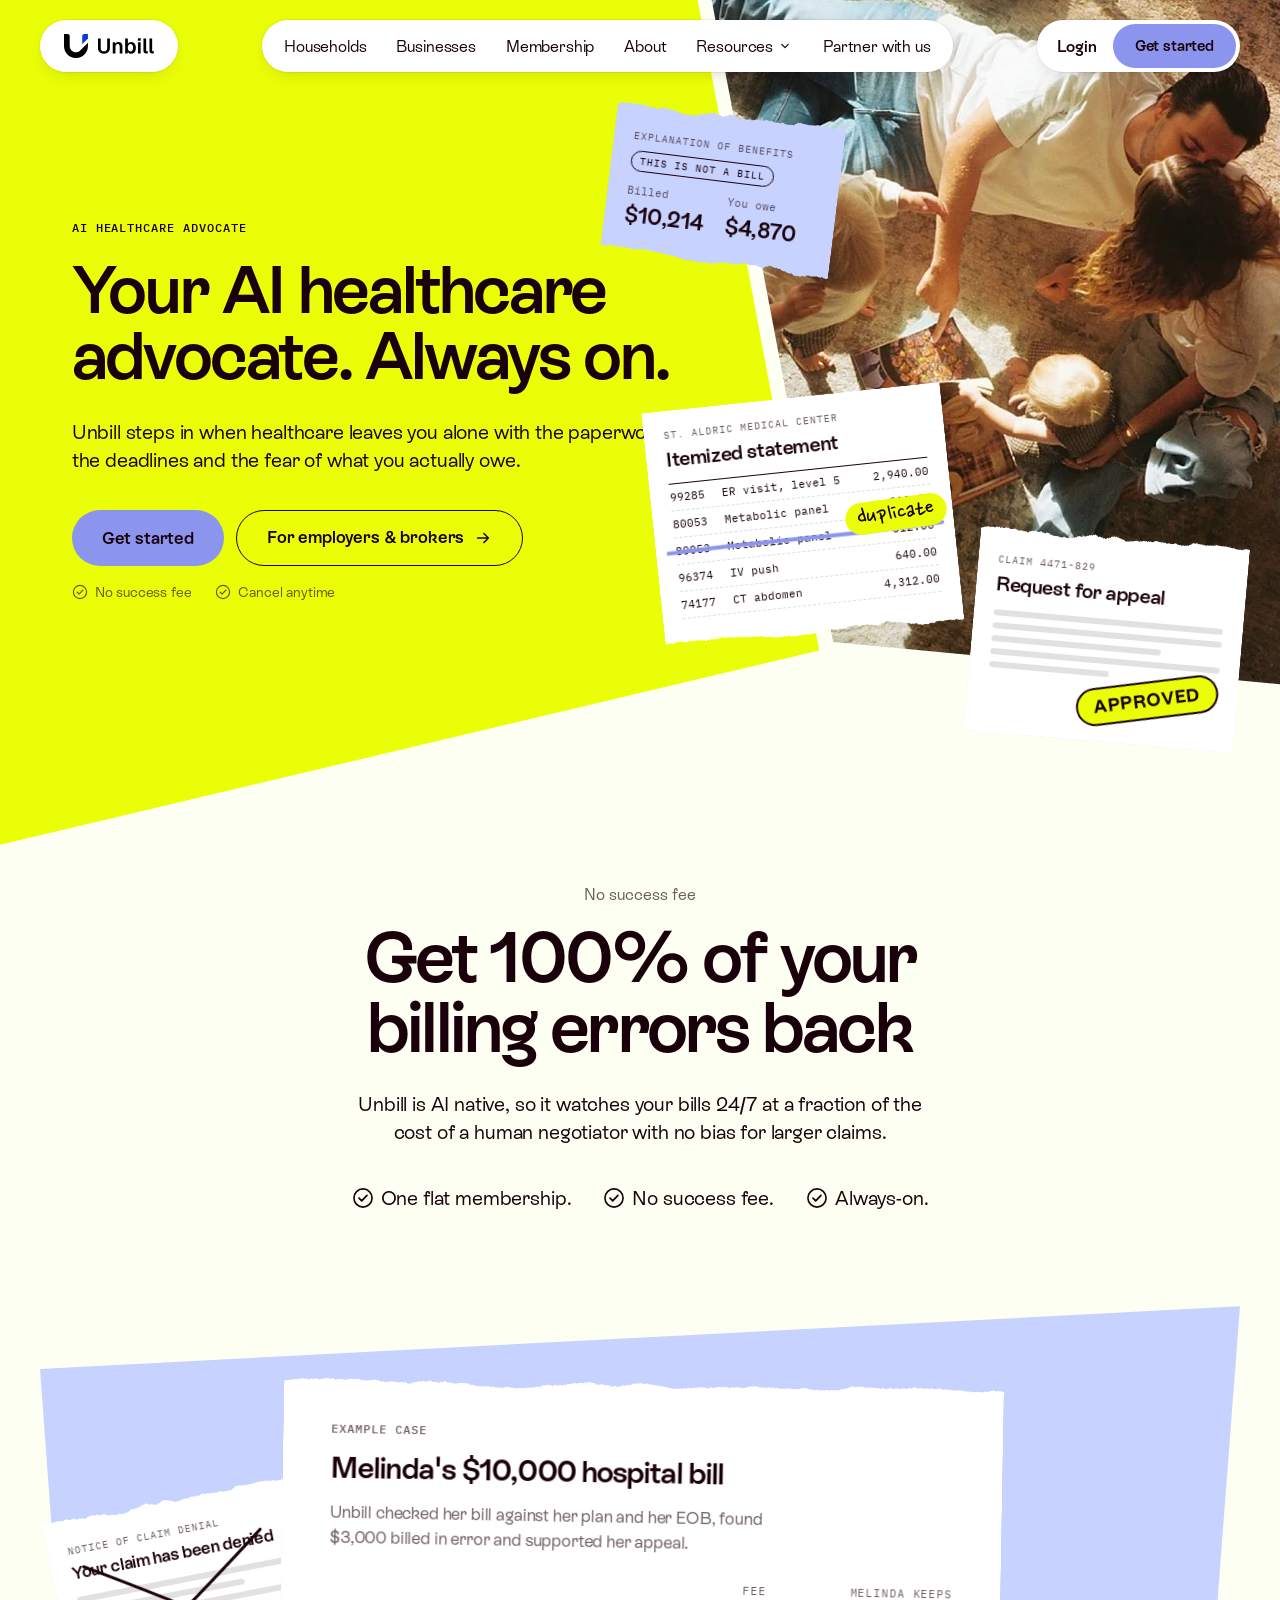
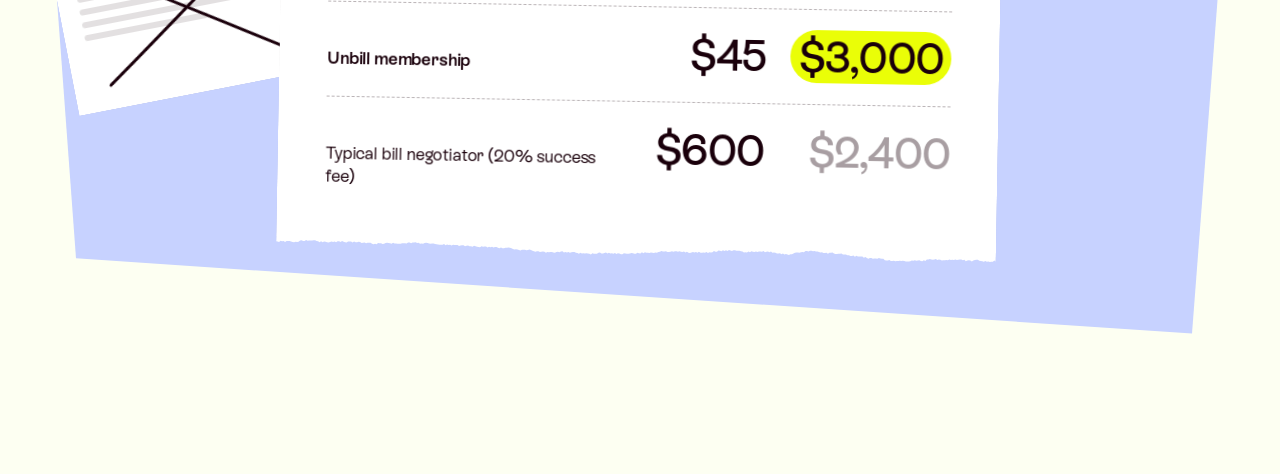
==== commit 91884581: "Concept 01: white pill nav that joins into one bar on scroll At the top the logo, links and CTAs are" ====
--- a/concepts/01-cut-the-bill/index.html
+++ b/concepts/01-cut-the-bill/index.html
@@ -145,5 +145,20 @@
     </div>
   </section>
 
+  <script>
+    // Join the nav pills into one bar once the page has scrolled.
+    (function () {
+      var nav = document.querySelector('.nav');
+      var ticking = false;
+      function update() {
+        nav.classList.toggle('is-stuck', window.scrollY > 24);
+        ticking = false;
+      }
+      window.addEventListener('scroll', function () {
+        if (!ticking) { ticking = true; requestAnimationFrame(update); }
+      }, { passive: true });
+      update();
+    })();
+  </script>
 </body>
 </html>
--- a/concepts/01-cut-the-bill/styles.css
+++ b/concepts/01-cut-the-bill/styles.css
@@ -27,8 +27,6 @@
   --mono: "IBM Plex Mono", ui-monospace, Menlo, monospace;
   --hand: "Nanum Pen Script", "Comic Sans MS", cursive;
 
-  --glass: rgba(255, 255, 255, 0.72);
-  --blur: blur(16px) saturate(160%);
   --shadow-paper: 0 1px 0 rgba(26, 0, 11, 0.06), 0 14px 28px -8px rgba(26, 0, 11, 0.22);
 
   color-scheme: light;
@@ -83,29 +81,60 @@
 .btn--outline .icon { transition: transform .2s ease; }
 .btn--outline:hover .icon { transform: translateX(3px); }
 
-/* ---------- Nav ---------- */
+/* ---------- Nav ----------
+   At the top: three separate white pills. Once the page scrolls, a white
+   bridge grows out from the centre behind them and joins the three into one
+   pill, while the bar narrows and lifts. */
 
 .nav {
+  --ease: cubic-bezier(.65, 0, .25, 1);
   position: fixed;
-  inset: 20px 40px auto;
+  top: 20px;
+  left: 50%;
   z-index: 50;
+  width: calc(100% - 80px);
   display: flex;
   align-items: center;
   justify-content: space-between;
   gap: 12px;
-  pointer-events: none;
-}
+  transform: translateX(-50%);
+  transition: top .5s var(--ease), width .6s var(--ease), padding .5s var(--ease);
+}
+.nav::before {                /* the bridge */
+  content: "";
+  position: absolute;
+  inset: 0;
+  z-index: -1;
+  border-radius: 999px;
+  background: var(--white);
+  box-shadow: 0 0 0 1px rgba(26, 0, 11, 0.06), 0 12px 32px -14px rgba(26, 0, 11, 0.35);
+  clip-path: inset(0 50% round 999px);
+  transition: clip-path .55s var(--ease);
+}
+.nav.is-stuck {
+  top: 12px;
+  width: min(1240px, calc(100% - 48px));
+  padding: 0 4px;
+}
+.nav.is-stuck::before { clip-path: inset(0 0 round 999px); }
+
 .nav__pill {
-  pointer-events: auto;
   display: flex;
   align-items: center;
   height: 52px;
   border-radius: 999px;
-  background: var(--glass);
-  -webkit-backdrop-filter: var(--blur);
-  backdrop-filter: var(--blur);
+  background: var(--white);
   box-shadow: 0 0 0 1px rgba(26, 0, 11, 0.05), 0 6px 20px -10px rgba(26, 0, 11, 0.25);
-}
+  transition: background-color .25s ease .3s, box-shadow .25s ease .3s, height .5s var(--ease);
+}
+.nav.is-stuck .nav__pill {
+  height: 56px;
+  background-color: transparent;
+  box-shadow: none;
+}
+/* when un-sticking, the pills take their white back before the bridge retracts */
+.nav:not(.is-stuck) .nav__pill { transition-delay: 0s, 0s, 0s; }
+
 .nav__logo { padding: 0 24px; }
 .nav__logo img { height: 24px; width: auto; }
 .nav__links { padding: 0 8px; gap: 2px; }
@@ -401,14 +430,15 @@
 /* ---------- Responsive ---------- */
 
 @media (max-width: 1180px) {
-  .nav { inset: 16px 16px auto; }
+  .nav { width: calc(100% - 32px); top: 16px; }
   .nav__links a { padding: 9px 9px; font-size: 14px; }
   .paper--side { display: none; }
 }
 
 @media (max-width: 960px) {
   .nav__links { display: none; }
-  .nav__pill { height: 48px; }
+  .nav__pill, .nav.is-stuck .nav__pill { height: 48px; }
+  .nav.is-stuck { top: 10px; width: calc(100% - 20px); }
   .nav__logo { padding: 0 18px; }
   .nav__login { display: none; }
   .nav__cta { padding: 0 4px; }
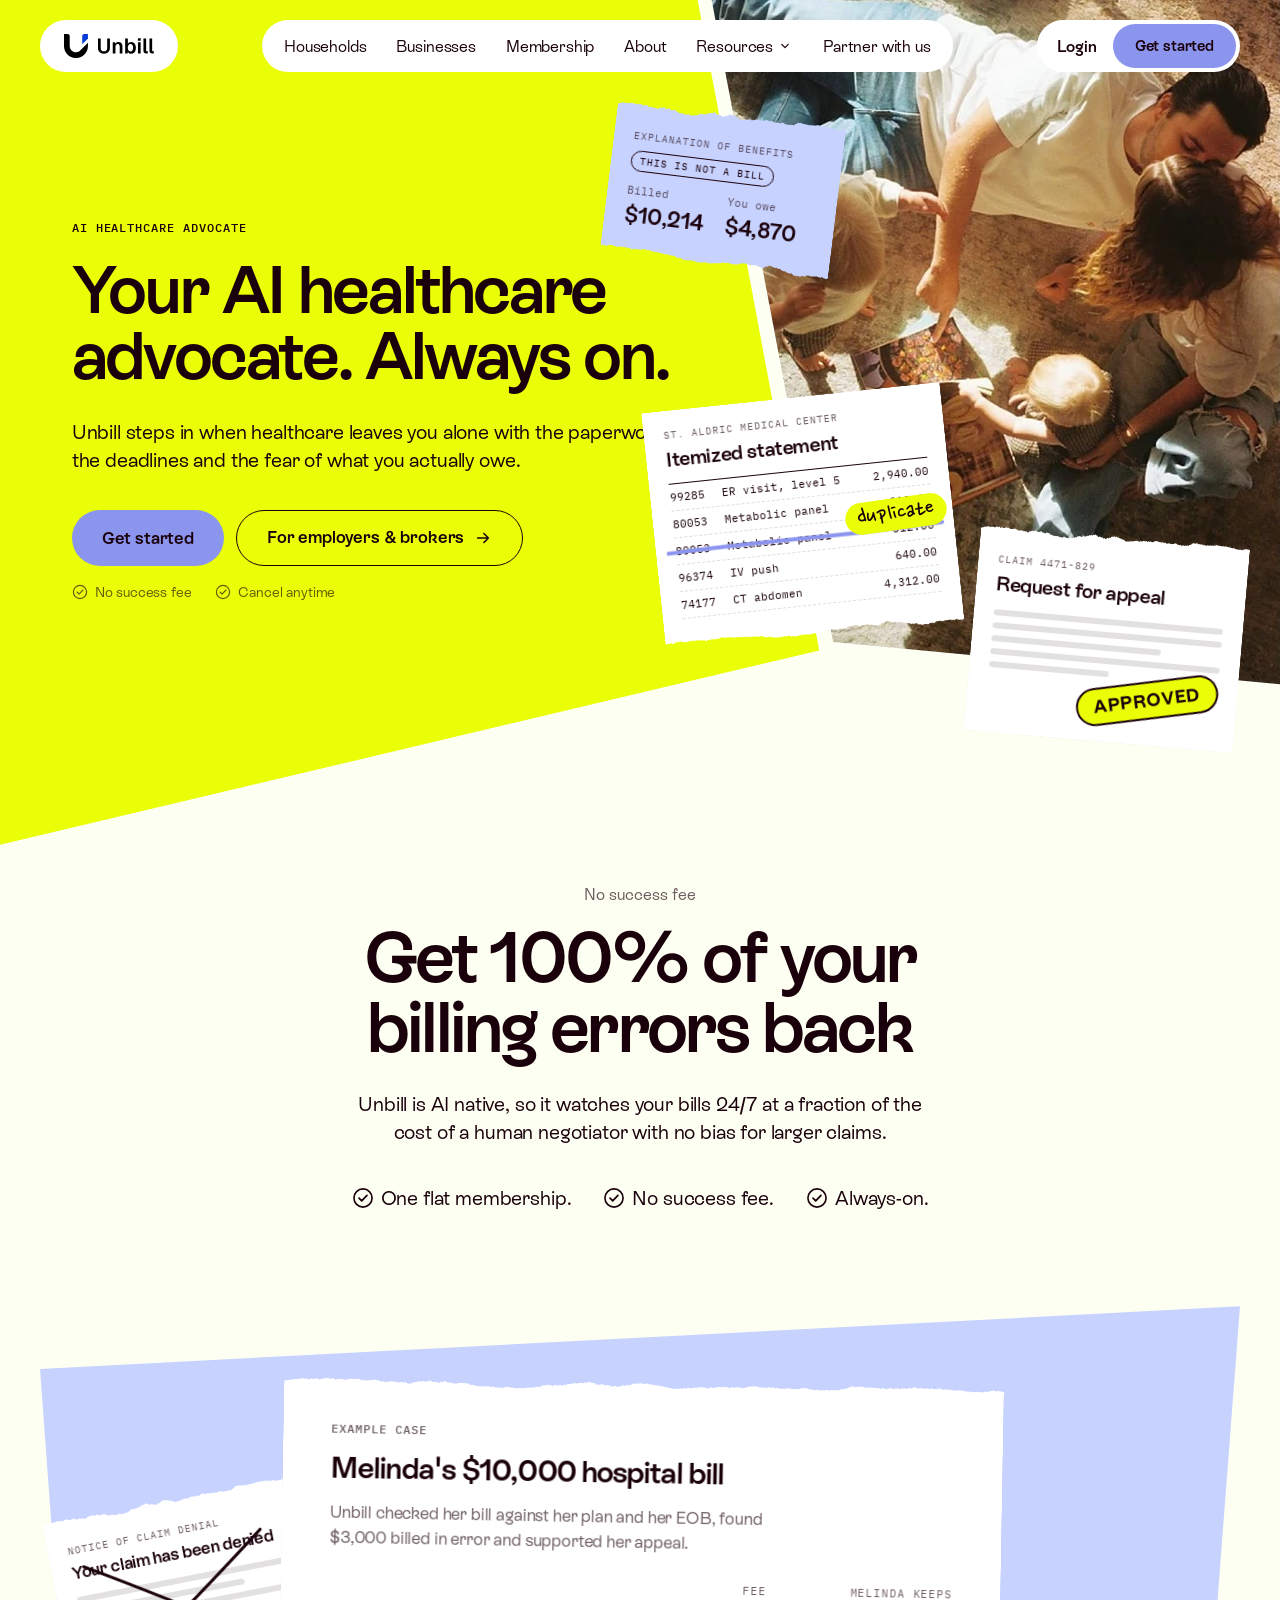
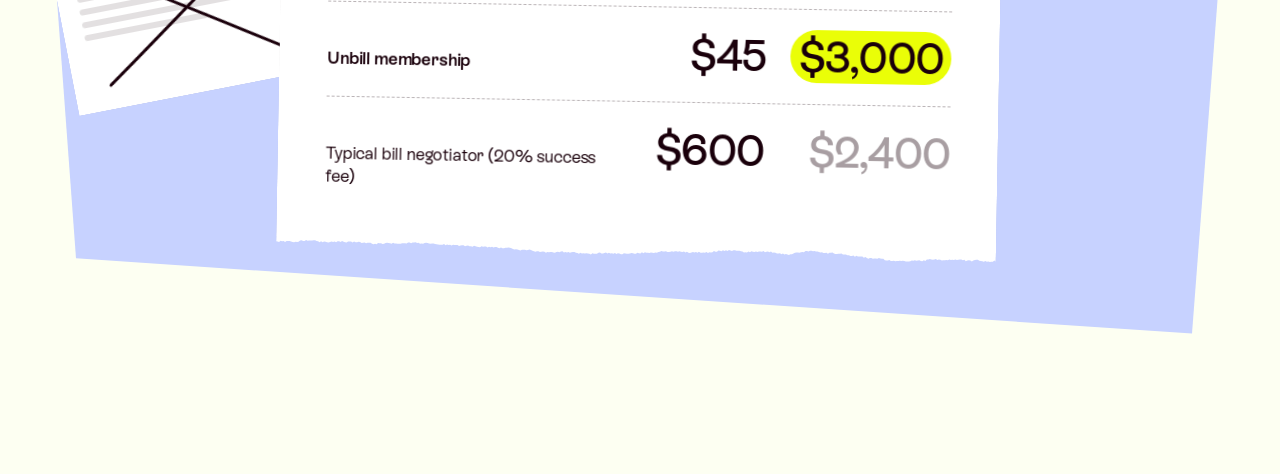
==== commit 6f05dcd7: "Concept 01: fix nav join animation and hover-only Resources menu - Pills join only once the bar sits" ====
--- a/concepts/01-cut-the-bill/index.html
+++ b/concepts/01-cut-the-bill/index.html
@@ -28,7 +28,18 @@
       <a href="#">Businesses</a>
       <a href="#">Membership</a>
       <a href="#">About</a>
-      <a href="#">Resources <svg class="icon"><use href="#i-chevron"/></svg></a>
+      <div class="dropdown">
+        <button class="dropdown__toggle" type="button" aria-expanded="false" aria-controls="resources-menu">
+          Resources <svg class="icon"><use href="#i-chevron"/></svg>
+        </button>
+        <div class="dropdown__menu" id="resources-menu">
+          <ul>
+            <li><a href="#"><b>Blog</b><span>Stories, news and product updates</span></a></li>
+            <li><a href="#"><b>Learning hub</b><span>Plain-English guides to bills, EOBs and appeals</span></a></li>
+            <li><a href="#"><b>Trust center</b><span>How we protect your health data</span></a></li>
+          </ul>
+        </div>
+      </div>
       <a href="#">Partner with us</a>
     </nav>
     <div class="nav__pill nav__cta">
@@ -146,18 +157,54 @@
   </section>
 
   <script>
-    // Join the nav pills into one bar once the page has scrolled.
+    // Join the nav pills into one bar once the bar sits over the white section below the hero.
     (function () {
       var nav = document.querySelector('.nav');
+      var hero = document.querySelector('.hero');
       var ticking = false;
       function update() {
-        nav.classList.toggle('is-stuck', window.scrollY > 24);
+        var joined = hero.getBoundingClientRect().bottom <= nav.getBoundingClientRect().bottom;
+        nav.classList.toggle('is-joined', joined);
         ticking = false;
       }
-      window.addEventListener('scroll', function () {
+      function request() {
         if (!ticking) { ticking = true; requestAnimationFrame(update); }
-      }, { passive: true });
+      }
+      window.addEventListener('scroll', request, { passive: true });
+      window.addEventListener('resize', request);
       update();
+    })();
+
+    // Resources dropdown: the panel shows only while the pointer is over Resources or its panel.
+    // Keyboard users open it with Enter/Space/ArrowDown; touch users with a tap.
+    (function () {
+      var dd = document.querySelector('.dropdown');
+      var toggle = dd.querySelector('.dropdown__toggle');
+      var closeTimer;
+      function set(open) {
+        clearTimeout(closeTimer);
+        dd.classList.toggle('is-open', open);
+        toggle.setAttribute('aria-expanded', String(open));
+      }
+      dd.addEventListener('pointerenter', function (e) { if (e.pointerType === 'mouse') set(true); });
+      dd.addEventListener('pointerleave', function (e) {
+        if (e.pointerType !== 'mouse') return;
+        clearTimeout(closeTimer);
+        closeTimer = setTimeout(function () { set(false); }, 120);
+      });
+      toggle.addEventListener('click', function (e) {
+        // Mouse users already get the panel on hover; a click shouldn't pin it open.
+        if (e.detail > 0 && matchMedia('(hover: hover)').matches) return;
+        set(!dd.classList.contains('is-open'));
+      });
+      toggle.addEventListener('keydown', function (e) {
+        if (e.key === 'ArrowDown') { e.preventDefault(); set(true); dd.querySelector('.dropdown__menu a').focus(); }
+      });
+      dd.addEventListener('keydown', function (e) {
+        if (e.key === 'Escape') { set(false); toggle.focus(); }
+      });
+      dd.addEventListener('focusout', function (e) { if (!dd.contains(e.relatedTarget)) set(false); });
+      document.addEventListener('click', function (e) { if (!dd.contains(e.target)) set(false); });
     })();
   </script>
 </body>
--- a/concepts/01-cut-the-bill/styles.css
+++ b/concepts/01-cut-the-bill/styles.css
@@ -82,41 +82,45 @@
 .btn--outline:hover .icon { transform: translateX(3px); }
 
 /* ---------- Nav ----------
-   At the top: three separate white pills. Once the page scrolls, a white
-   bridge grows out from the centre behind them and joins the three into one
-   pill, while the bar narrows and lifts. */
+   Over the hero: three separate white pills, no shadow. Once the bar reaches
+   the white section below the hero, a white bridge grows out from the centre
+   behind the pills and joins them into one pill; a soft shadow fades in only
+   after the join. Nothing else moves, so the pills never shift. */
 
 .nav {
   --ease: cubic-bezier(.65, 0, .25, 1);
+  --join: .6s;
   position: fixed;
   top: 20px;
-  left: 50%;
+  left: 40px;
+  right: 40px;
   z-index: 50;
-  width: calc(100% - 80px);
   display: flex;
   align-items: center;
   justify-content: space-between;
   gap: 12px;
-  transform: translateX(-50%);
-  transition: top .5s var(--ease), width .6s var(--ease), padding .5s var(--ease);
 }
 .nav::before {                /* the bridge */
   content: "";
   position: absolute;
-  inset: 0;
+  top: 0;
+  bottom: 0;
+  left: 50%;
+  right: 50%;
   z-index: -1;
   border-radius: 999px;
   background: var(--white);
-  box-shadow: 0 0 0 1px rgba(26, 0, 11, 0.06), 0 12px 32px -14px rgba(26, 0, 11, 0.35);
-  clip-path: inset(0 50% round 999px);
-  transition: clip-path .55s var(--ease);
-}
-.nav.is-stuck {
-  top: 12px;
-  width: min(1240px, calc(100% - 48px));
-  padding: 0 4px;
-}
-.nav.is-stuck::before { clip-path: inset(0 0 round 999px); }
+  opacity: 0;
+  box-shadow: 0 0 0 0 rgba(26, 0, 11, 0), 0 0 0 0 rgba(26, 0, 11, 0);
+  transition: left var(--join) var(--ease), right var(--join) var(--ease), opacity .2s ease .35s, box-shadow .15s ease;
+}
+.nav.is-joined::before {
+  left: 0;
+  right: 0;
+  opacity: 1;
+  box-shadow: 0 1px 2px rgba(26, 0, 11, 0.06), 0 8px 24px -10px rgba(26, 0, 11, 0.22);
+  transition: left var(--join) var(--ease), right var(--join) var(--ease), opacity .25s ease, box-shadow .35s ease var(--join);
+}
 
 .nav__pill {
   display: flex;
@@ -124,16 +128,7 @@
   height: 52px;
   border-radius: 999px;
   background: var(--white);
-  box-shadow: 0 0 0 1px rgba(26, 0, 11, 0.05), 0 6px 20px -10px rgba(26, 0, 11, 0.25);
-  transition: background-color .25s ease .3s, box-shadow .25s ease .3s, height .5s var(--ease);
-}
-.nav.is-stuck .nav__pill {
-  height: 56px;
-  background-color: transparent;
-  box-shadow: none;
-}
-/* when un-sticking, the pills take their white back before the bridge retracts */
-.nav:not(.is-stuck) .nav__pill { transition-delay: 0s, 0s, 0s; }
+}
 
 .nav__logo { padding: 0 24px; }
 .nav__logo img { height: 24px; width: auto; }
@@ -149,6 +144,63 @@
 }
 .nav__links a:hover { background: rgba(26, 0, 11, 0.06); }
 .nav__links .icon { width: 16px; height: 16px; }
+
+/* Resources dropdown */
+.dropdown { position: relative; }
+.dropdown__toggle {
+  display: inline-flex;
+  align-items: center;
+  gap: 4px;
+  padding: 9px 14px;
+  border: 0;
+  border-radius: 999px;
+  background: none;
+  font: inherit;
+  font-size: 16px;
+  letter-spacing: inherit;
+  color: inherit;
+  cursor: pointer;
+  transition: background-color .2s ease;
+}
+.dropdown__toggle .icon { width: 16px; height: 16px; transition: transform .3s var(--ease); }
+.dropdown.is-open .dropdown__toggle { background: rgba(26, 0, 11, 0.06); }
+.dropdown.is-open .dropdown__toggle .icon { transform: rotate(180deg); }
+
+.dropdown__menu {
+  position: absolute;
+  top: 100%;
+  left: 50%;
+  width: 320px;
+  padding-top: 14px;          /* hover bridge between the link and the panel */
+  opacity: 0;
+  visibility: hidden;
+  transform: translate(-50%, -6px);
+  transition: opacity .2s ease, transform .3s var(--ease), visibility 0s linear .3s;
+}
+.dropdown.is-open .dropdown__menu {
+  opacity: 1;
+  visibility: visible;
+  transform: translate(-50%, 0);
+  transition: opacity .2s ease, transform .3s var(--ease), visibility 0s;
+}
+.dropdown__menu ul {
+  padding: 8px;
+  border-radius: 24px;
+  background: var(--white);
+  box-shadow: 0 0 0 1px rgba(26, 0, 11, 0.06), 0 22px 44px -18px rgba(26, 0, 11, 0.35);
+}
+.nav .dropdown__menu a {
+  display: grid;
+  gap: 3px;
+  padding: 12px 16px;
+  border-radius: 16px;
+  font-size: 16px;
+}
+.dropdown__menu b { font-weight: 600; }
+.dropdown__menu span { font-size: 14px; line-height: 1.35; color: var(--ink-soft); }
+.nav .dropdown__menu a:hover,
+.nav .dropdown__menu a:focus-visible { background: var(--blue-mist); }
+
 .nav__cta { padding: 0 4px 0 20px; gap: 16px; }
 .nav__login { font-size: 16px; font-weight: 600; }
 .nav__login:hover { text-decoration: underline; text-underline-offset: 4px; }
@@ -430,15 +482,17 @@
 /* ---------- Responsive ---------- */
 
 @media (max-width: 1180px) {
-  .nav { width: calc(100% - 32px); top: 16px; }
+  .nav { left: 16px; right: 16px; }
   .nav__links a { padding: 9px 9px; font-size: 14px; }
+  .dropdown__toggle { padding: 9px 9px; font-size: 14px; }
   .paper--side { display: none; }
 }
 
 @media (max-width: 960px) {
   .nav__links { display: none; }
-  .nav__pill, .nav.is-stuck .nav__pill { height: 48px; }
-  .nav.is-stuck { top: 10px; width: calc(100% - 20px); }
+  .nav { left: 12px; right: 12px; top: 12px; }
+  .nav::before { left: 0; right: 68%; }  /* grow from behind the logo pill toward the CTA */
+  .nav__pill { height: 48px; }
   .nav__logo { padding: 0 18px; }
   .nav__login { display: none; }
   .nav__cta { padding: 0 4px; }
